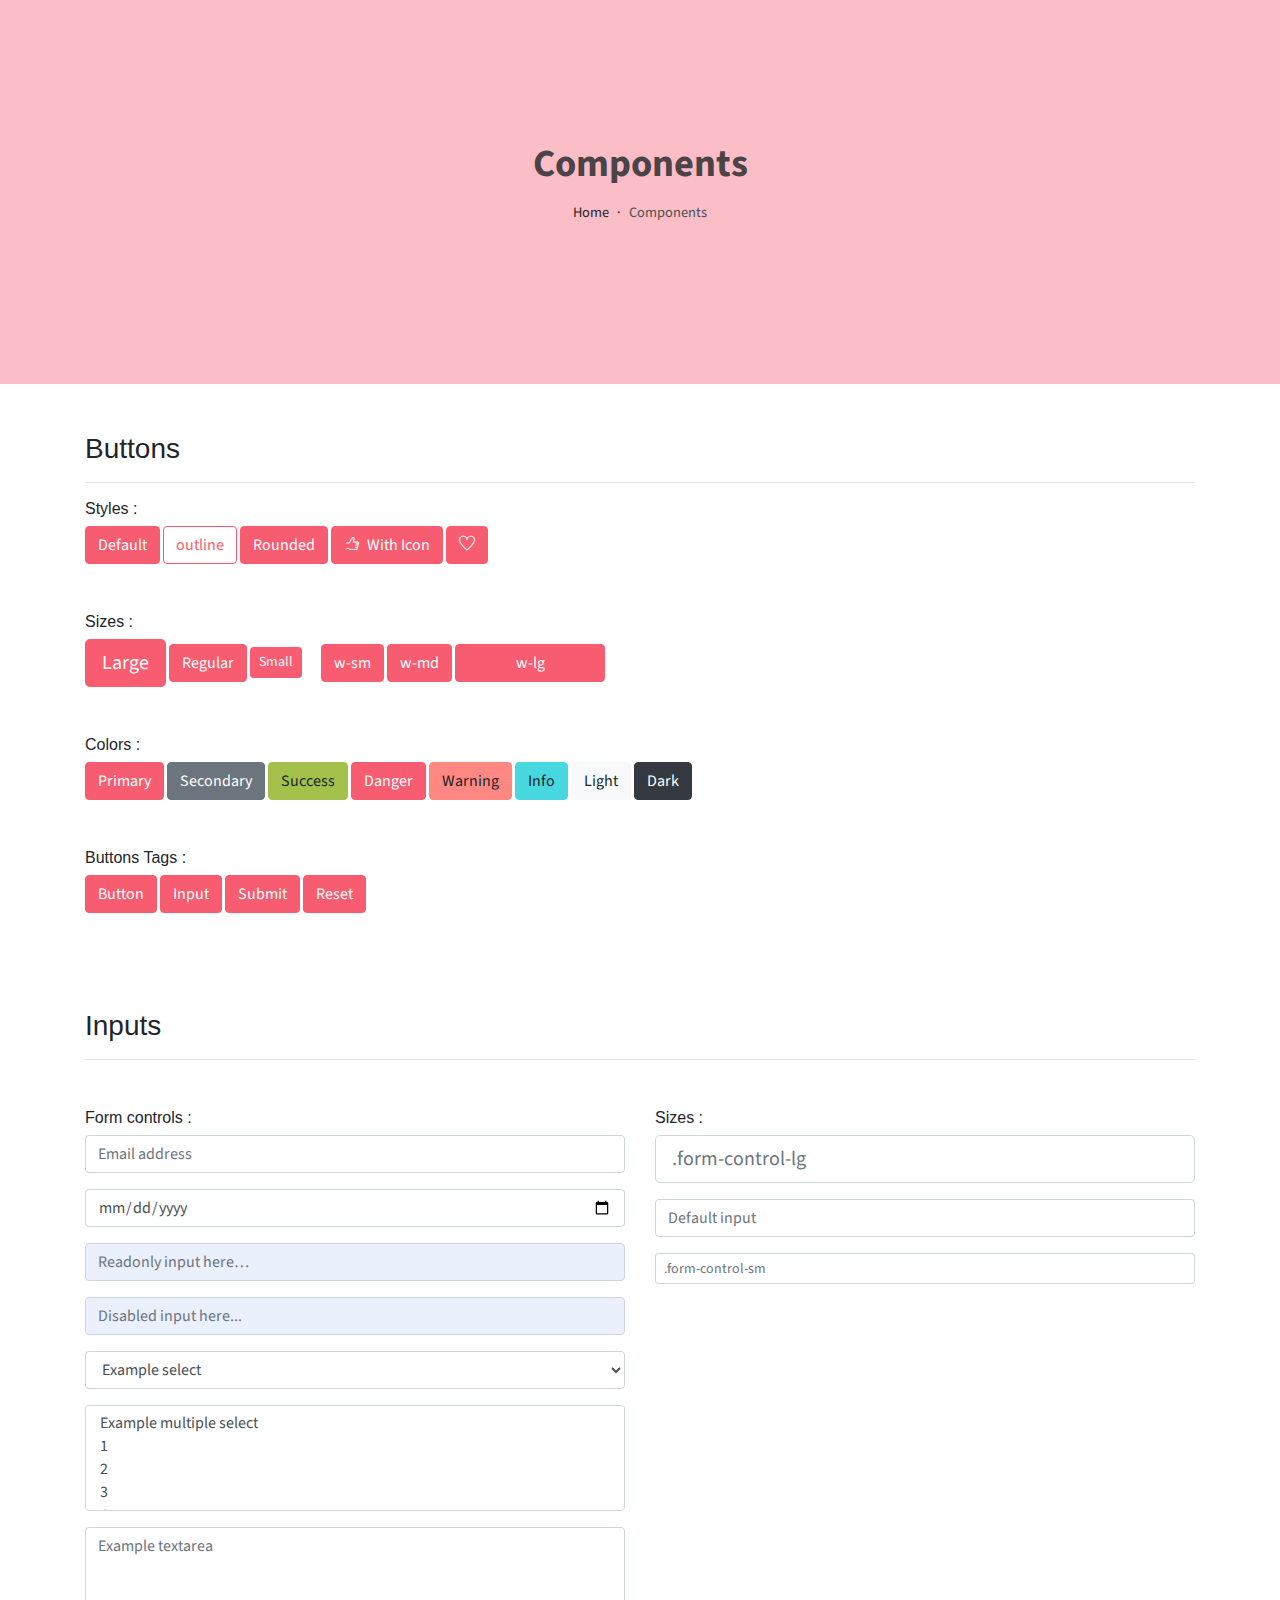
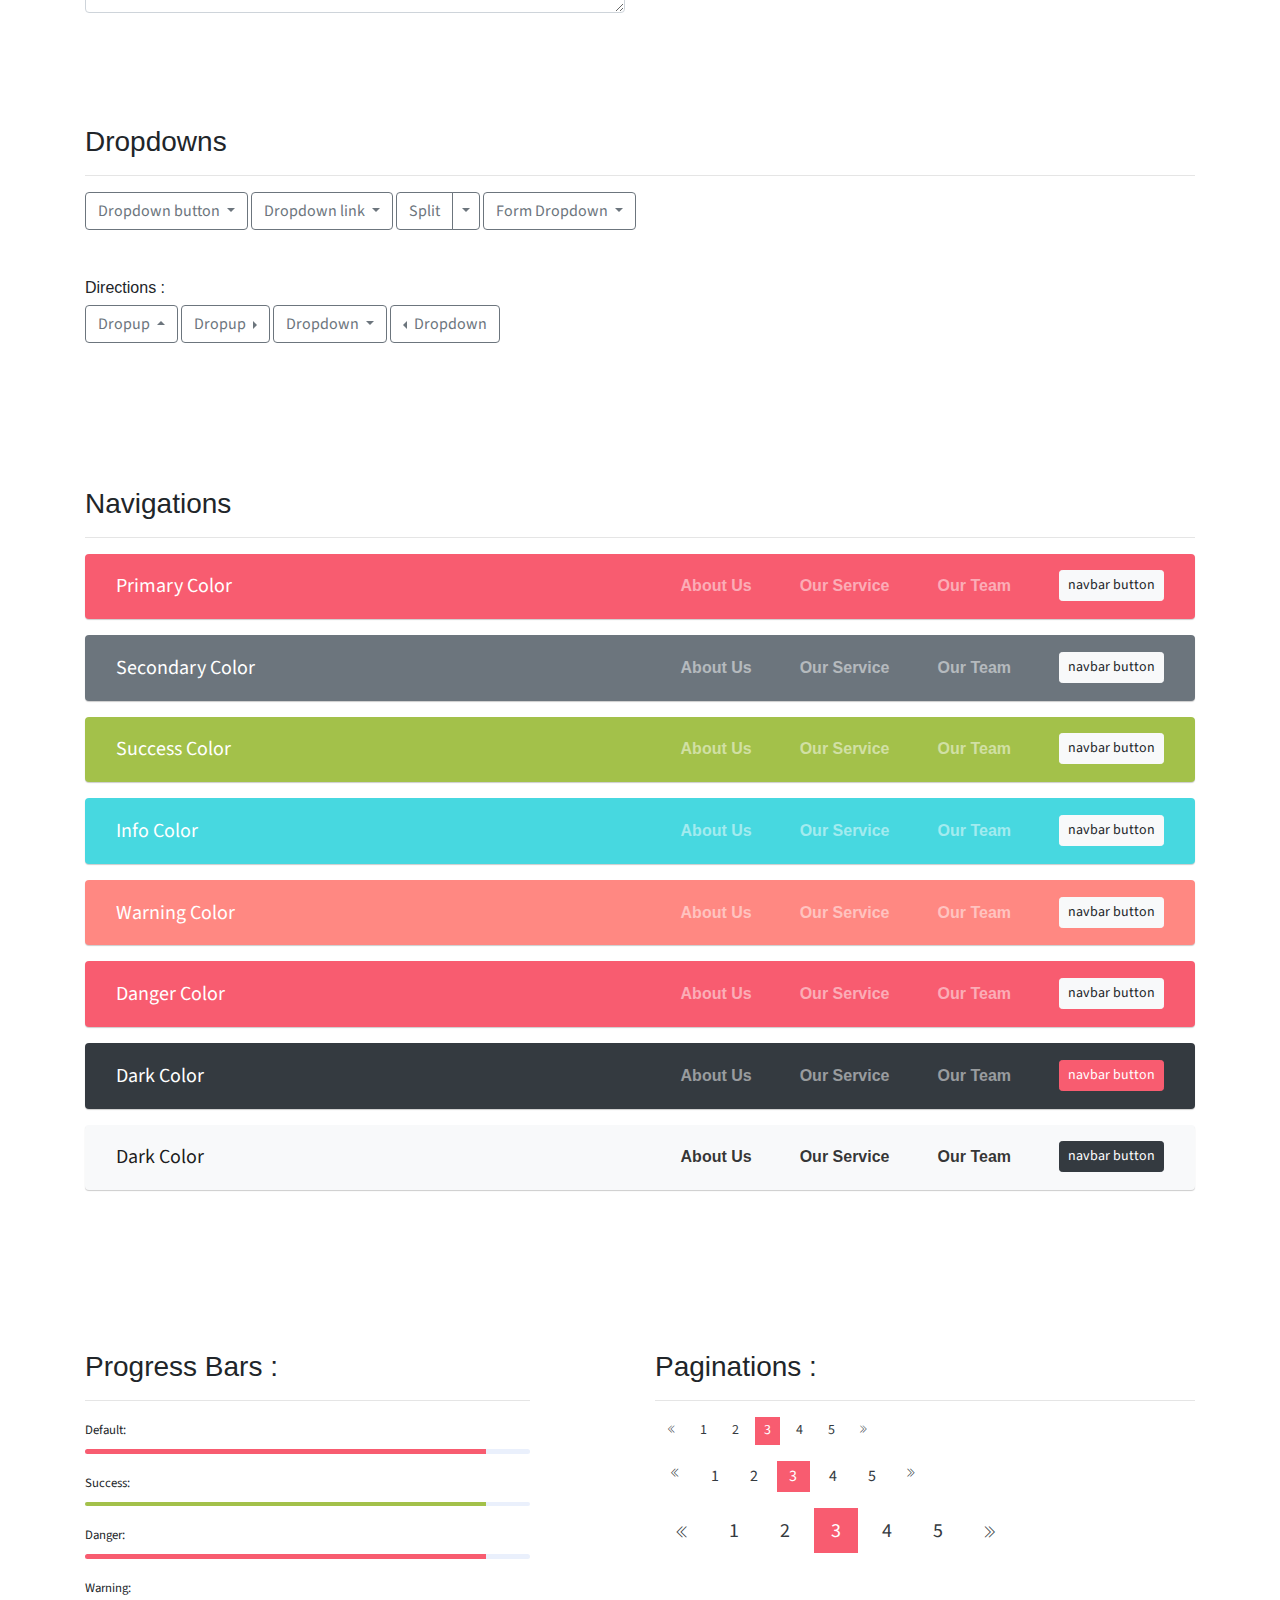
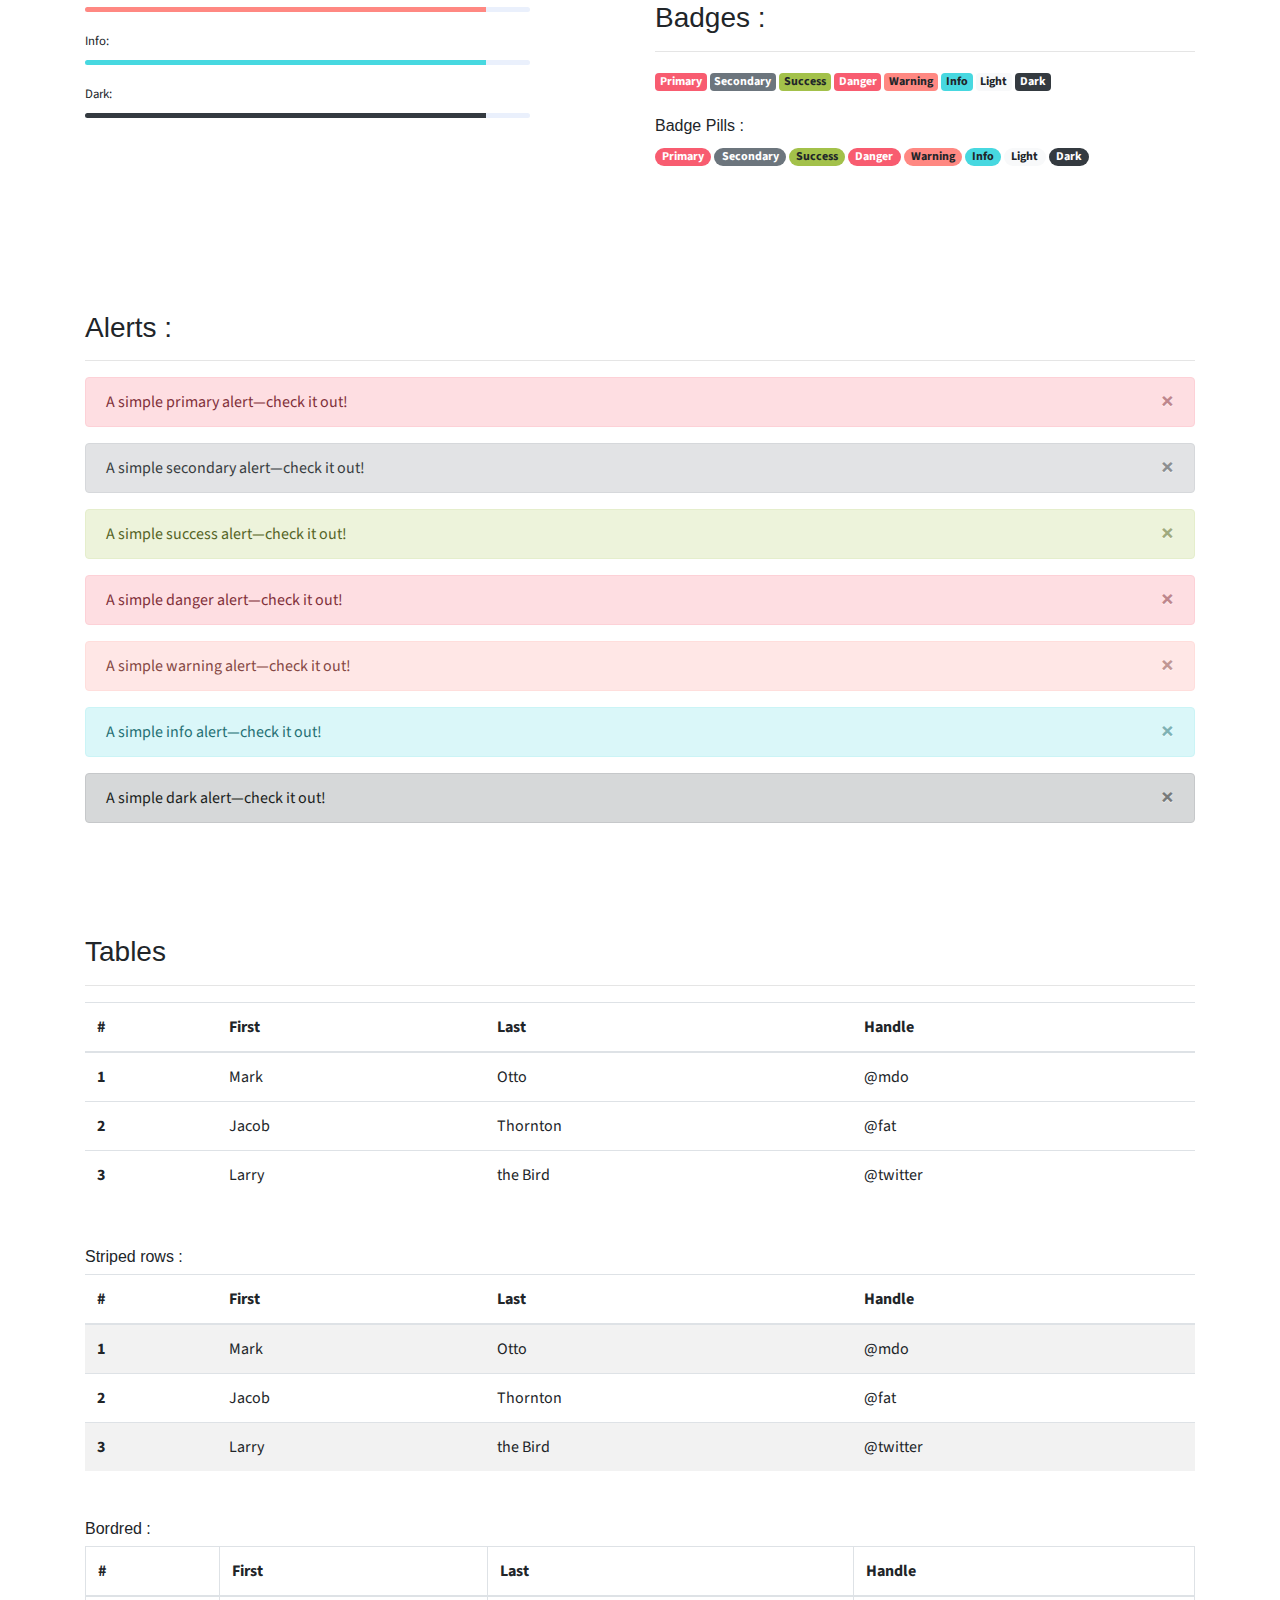
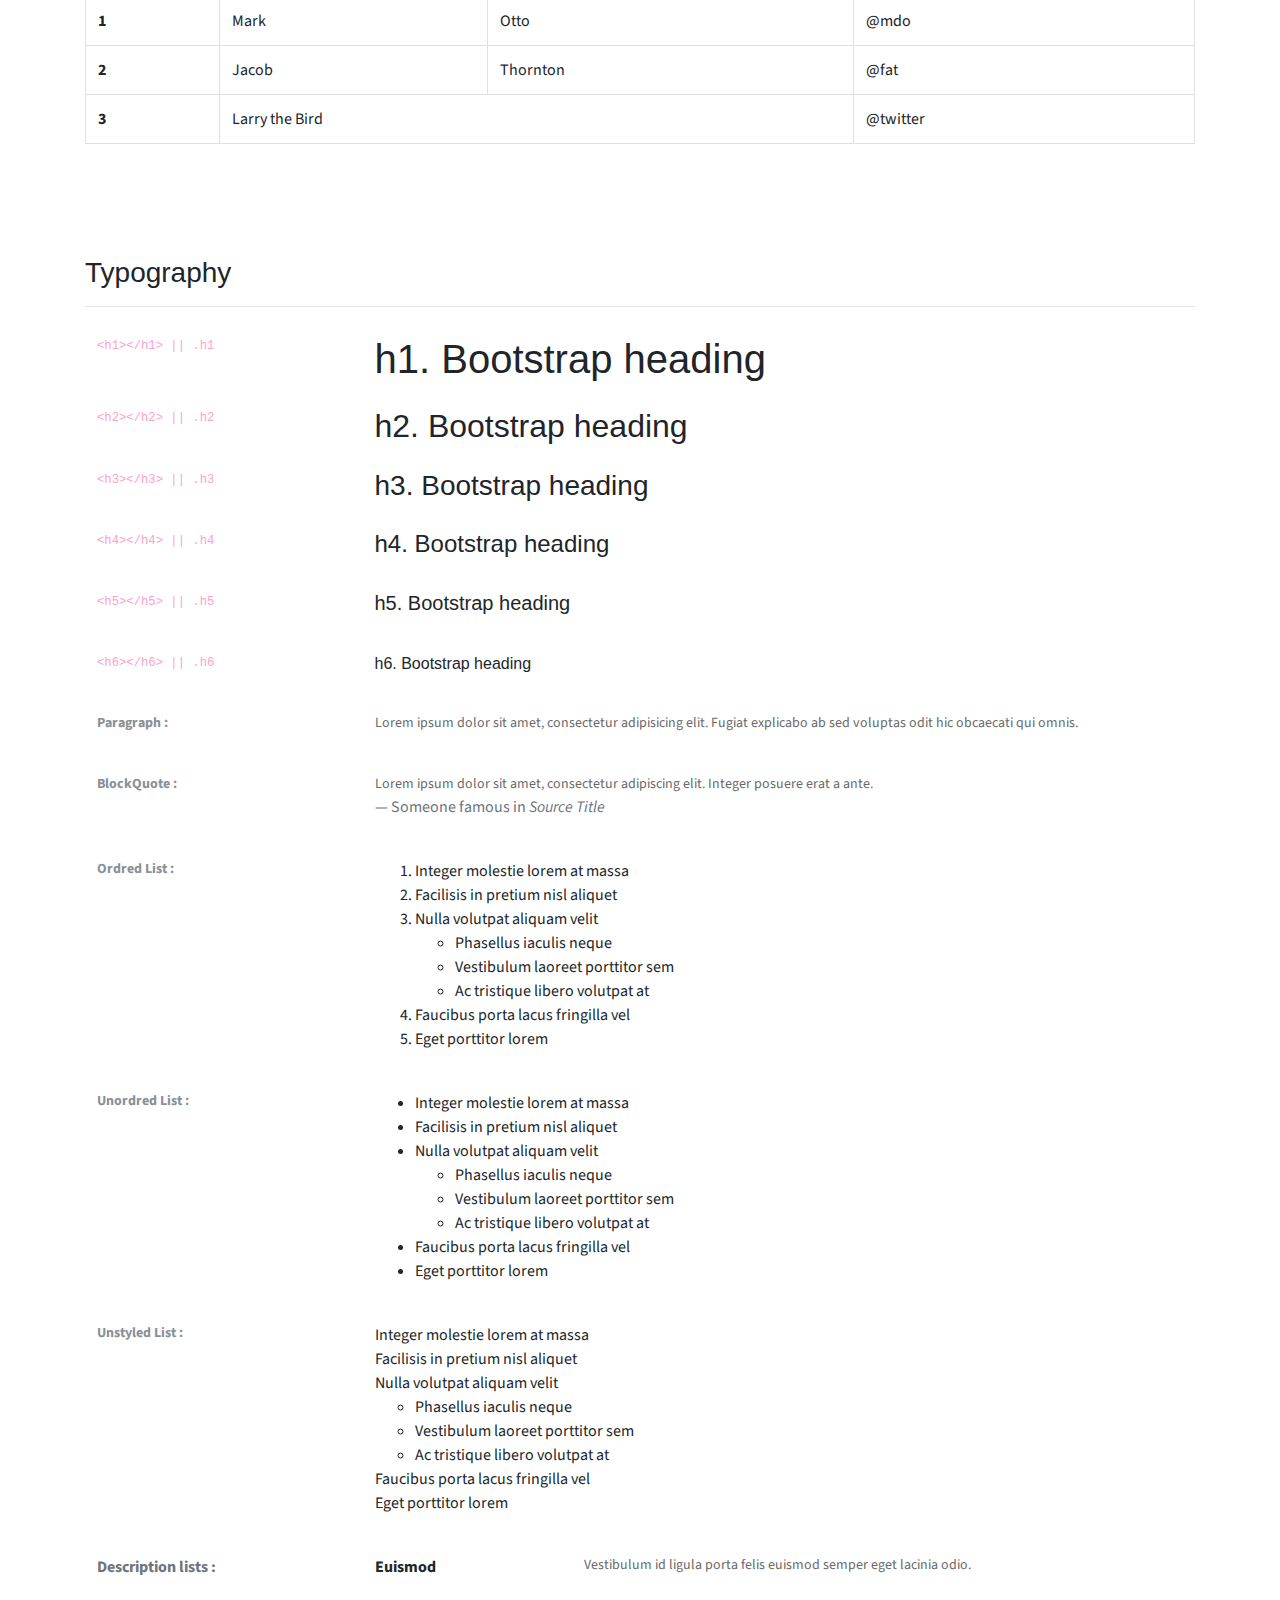
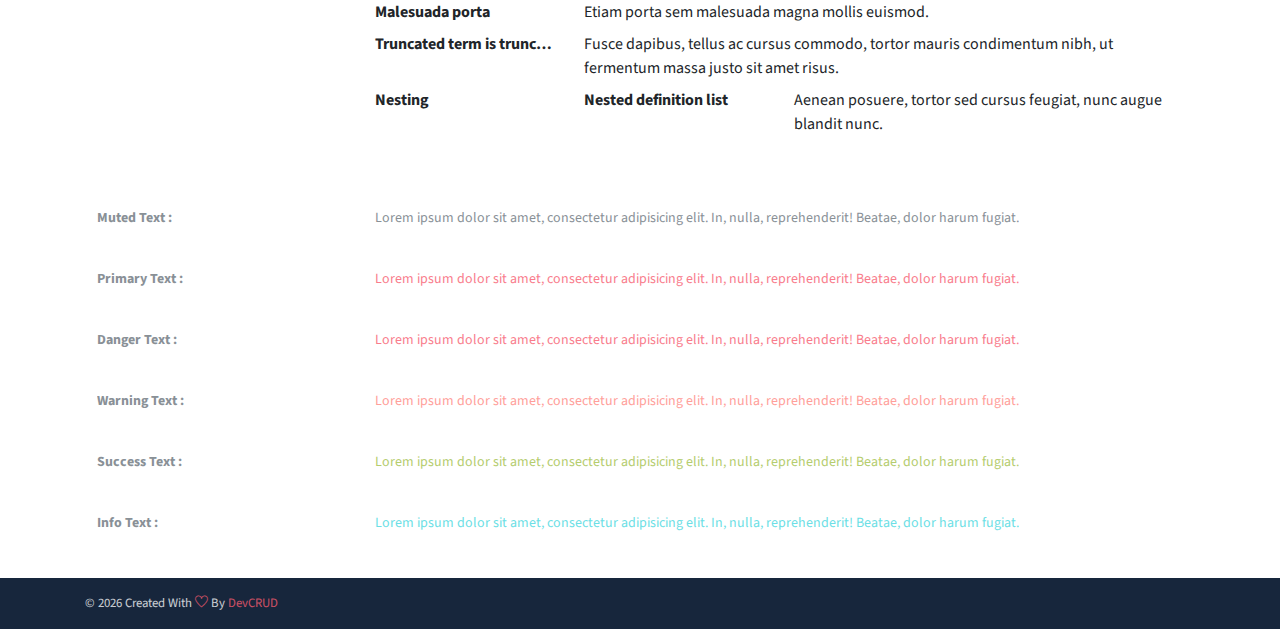
==== components.html @ f4850860 "add portfolio website" ====
<!DOCTYPE html>
<html lang="en">
<head>
   <meta charset="utf-8">
   <meta name="viewport" content="width=device-width, initial-scale=1, shrink-to-fit=no">
   <meta name="description" content="Start your development with JohnDoe landing page.">
   <meta name="author" content="Devcrud">
   <title>JohnDoe Landing page | Components</title>
   <link rel="icon" href="assets/imgs/favicon.png" type="image/png">
   <!-- font icons -->
   <link rel="stylesheet" href="assets/vendors/themify-icons/css/themify-icons.css">
   <!-- Bootstrap + Steller  -->
   <link rel="stylesheet" href="assets/css/johndoe.css">
</head>
<body>

   <!-- Page Header -->
   <header class="header header-mini"> 
      <div class="header-title">Components</div> 
      <nav aria-label="breadcrumb">
         <ol class="breadcrumb">
            <li class="breadcrumb-item"><a href="/">Home</a></li>
            <li class="breadcrumb-item active" aria-current="page">Components</li>
         </ol>
      </nav>
   </header> <!-- End Of Page Header -->

   <!-- main content -->
   <div class="container">

      <!-- Buttons -->
      <h3 class="mt-5">Buttons</h3>
      <hr>
      <h6 class="section-secondary-title">Styles :</h6>
      <button class="btn btn-primary">Default</button>
      <button class="btn btn-outline-primary">outline</button>
      <button class="btn btn-primary rounded">Rounded</button>
      <button class="btn btn-primary rounded"><i class="ti-thumb-up pr-1"></i> With Icon</button>
      <button class="btn btn-primary circle"><i class="ti-heart"></i></button>

      <h6 class="section-secondary-title mt-5">Sizes :</h6>
      <button class="btn btn-primary btn-lg">Large</button>
      <button class="btn btn-primary ">Regular</button>
      <button class="btn btn-primary btn-sm">Small</button>
      <button class="btn btn-primary w-sm ml-3">w-sm</button>
      <button class="btn btn-primary w-md">w-md</button>
      <button class="btn btn-primary w-lg">w-lg</button>

      <h6 class="section-secondary-title mt-5">Colors :</h6>          
      <button type="button" class="btn btn-primary">Primary</button>
      <button type="button" class="btn btn-secondary">Secondary</button>
      <button type="button" class="btn btn-success">Success</button>
      <button type="button" class="btn btn-danger">Danger</button>
      <button type="button" class="btn btn-warning">Warning</button>
      <button type="button" class="btn btn-info">Info</button>
      <button type="button" class="btn btn-light">Light</button>
      <button type="button" class="btn btn-dark">Dark</button>

      <h6 class="section-secondary-title mt-5">Buttons Tags :</h6>
      <button class="btn btn-primary" type="submit">Button</button>
      <input class="btn btn-primary" type="button" value="Input">
      <input class="btn btn-primary" type="submit" value="Submit">
      <input class="btn btn-primary" type="reset" value="Reset">
      
      <!-- devider -->
      <div class="py-5"></div>

      <!-- Inputs -->
      <h3>Inputs</h3>
      <hr>
      <div class="row mt-5">
         <div class="col-md-6">
            <h6 class="section-secondary-title">Form controls :</h6>        
            <div class="form-group">
               <input type="email" class="form-control" id="exampleFormControlInput1" placeholder="Email address">
            </div>
            <div class="form-group">
               <input type="date" class="form-control" id="exampleFormControlInput1" placeholder="Date">
            </div>
            <div class="form-group">
               <input class="form-control" type="text" placeholder="Readonly input here…" readonly>
            </div>
            <div class="form-group">
               <input class="form-control" id="disabledInput" type="text" placeholder="Disabled input here..." disabled>
            </div>
            <div class="form-group">
               <select class="form-control" id="exampleFormControlSelect1">
                  <option>Example select</option>
                  <option>1</option>
                  <option>2</option>
                  <option>3</option>
                  <option>4</option>
                  <option>5</option>
               </select>
            </div>
            <div class="form-group">
               <select multiple class="form-control" id="exampleFormControlSelect2">
                  <option>Example multiple select</option>
                  <option>1</option>
                  <option>2</option>
                  <option>3</option>
                  <option>4</option>
                  <option>5</option>
               </select>
            </div>
            <div class="form-group">
               <textarea class="form-control" id="exampleFormControlTextarea1" rows="3" placeholder="Example textarea"></textarea>
            </div>
         </div>
         <div class="col-md-6">
            <h6 class="section-secondary-title">Sizes :</h6>    
            <div class="form-group">
               <input class="form-control form-control-lg" type="text" placeholder=".form-control-lg">             
            </div>
            <div class="form-group">
               <input class="form-control" type="text" placeholder="Default input">
            </div>
            <div class="form-group">
               <input class="form-control form-control-sm" type="text" placeholder=".form-control-sm"> 
            </div>
         </div>
      </div> <!-- end of inputs -->   

      <!-- devider -->
      <div class="py-5"></div>             

      <!-- Dropdowns -->
      <h3 class="components-section-title font-weight-normal">Dropdowns</h3>
      <hr>
      <div class="dropdown d-inline-block">
         <button class="btn btn-outline-secondary dropdown-toggle" type="button" id="dropdownMenuButton" data-toggle="dropdown" aria-haspopup="true" aria-expanded="false">
         Dropdown button
         </button>
         <div class="dropdown-menu" aria-labelledby="dropdownMenuButton">
         <a class="dropdown-item" href="#">Action</a>
         <a class="dropdown-item" href="#">Another action</a>
         <a class="dropdown-item" href="#">Something else here</a>
         </div>
      </div>
      <div class="dropdown d-inline-block">
         <a class="btn btn-outline-secondary dropdown-toggle" href="#" role="button" id="dropdownMenuLink" data-toggle="dropdown" aria-haspopup="true" aria-expanded="false">
            Dropdown link
         </a>
         <div class="dropdown-menu" aria-labelledby="dropdownMenuLink">
            <a class="dropdown-item" href="#">Action</a>
            <a class="dropdown-item" href="#">Another action</a>
            <a class="dropdown-item" href="#">Something else here</a>
         </div>
      </div>
      <div class="btn-group">
         <button type="button" class="btn btn-outline-secondary">Split</button>
         <button type="button" class="btn btn-outline-secondary dropdown-toggle dropdown-toggle-split" data-toggle="dropdown" aria-haspopup="true" aria-expanded="false">
         <span class="sr-only">Toggle Dropdown</span>
         </button>
         <div class="dropdown-menu">
            <a class="dropdown-item" href="#">Action</a>
            <a class="dropdown-item" href="#">Another action</a>
            <a class="dropdown-item" href="#">Something else here</a>
            <div class="dropdown-divider"></div>
            <a class="dropdown-item" href="#">Separated link</a>
         </div>
      </div>
      <div class="btn-group">
         <button class="btn btn-outline-secondary dropdown-toggle" type="button" id="dropdownMenuButton" data-toggle="dropdown" aria-haspopup="true" aria-expanded="false">
            Form Dropdown
         </button>
         <div class="dropdown-menu form">
            <form class="px-4 py-3">
               <div class="form-group">
                  <input type="email" class="form-control" id="exampleDropdownFormEmail1" placeholder="email@example.com">
               </div>
               <div class="form-group">
                  <input type="password" class="form-control" id="exampleDropdownFormPassword1" placeholder="Password">
               </div>
               <div class="form-check mb-3">
                  <input type="checkbox" class="form-check-input" id="dropdownCheck">
                  <label class="form-check-label" for="dropdownCheck">
                     Remember me
                  </label>
               </div>
               <button type="submit" class="btn btn-primary btn-block">Sign in</button>
            </form>
            <div class="dropdown-divider"></div>
            <a class="dropdown-item" href="#"><small>New around here? Sign up</small></a>
            <a class="dropdown-item" href="#"><small>Forgot password?</small></a>
         </div>
      </div>       
      <h6 class="section-secondary-title mt-5">Directions :</h6>  
      <div class="btn-group dropup">
         <button type="button" class="btn btn-outline-secondary dropdown-toggle" data-toggle="dropdown" aria-haspopup="true" aria-expanded="false">
            Dropup
         </button>
         <div class="dropdown-menu">
            <a class="dropdown-item" href="#">Action</a>
            <a class="dropdown-item" href="#">Another action</a>
            <a class="dropdown-item" href="#">Something else here</a>
            <div class="dropdown-divider"></div>
            <a class="dropdown-item" href="#">Separated link</a>
         </div>
      </div>
      <div class="btn-group dropright">
         <button type="button" class="btn btn-outline-secondary dropdown-toggle" data-toggle="dropdown" aria-haspopup="true" aria-expanded="false">
            Dropup
         </button>
         <div class="dropdown-menu">
            <a class="dropdown-item" href="#">Action</a>
            <a class="dropdown-item" href="#">Another action</a>
            <a class="dropdown-item" href="#">Something else here</a>
            <div class="dropdown-divider"></div>
            <a class="dropdown-item" href="#">Separated link</a>
         </div>
      </div>
      <div class="btn-group">
         <button type="button" class="btn btn-outline-secondary dropdown-toggle" data-toggle="dropdown" aria-haspopup="true" aria-expanded="false">
            Dropdown
         </button>
         <div class="dropdown-menu">
            <a class="dropdown-item" href="#">Action</a>
            <a class="dropdown-item" href="#">Another action</a>
            <a class="dropdown-item" href="#">Something else here</a>
            <div class="dropdown-divider"></div>
            <a class="dropdown-item" href="#">Separated link</a>
         </div>
      </div>
      <div class="btn-group dropleft">
         <button type="button" class="btn btn-outline-secondary dropdown-toggle" data-toggle="dropdown" aria-haspopup="true" aria-expanded="false">
            Dropdown
         </button>
         <div class="dropdown-menu">
            <a class="dropdown-item" href="#">Action</a>
            <a class="dropdown-item" href="#">Another action</a>
            <a class="dropdown-item" href="#">Something else here</a>
            <div class="dropdown-divider"></div>
            <a class="dropdown-item" href="#">Separated link</a>
         </div>
      </div> <!-- end of Dropdowns -->  

      <!-- devider -->
      <div class="py-5"></div>   

      <!-- navbars -->
      <h3 class="components-section-title font-weight-normal mt-5">Navigations</h3>
      <hr>
      <nav class="navbar navbar-expand-sm navbar-dark bg-primary rounded shadow mb-3">
         <div class="container">
            <a class="navbar-brand" href="#">Primary Color</a>
            <button class="navbar-toggler ml-auto" type="button" data-toggle="collapse" data-target="#navbarSupportedContent" aria-controls="navbarSupportedContent" aria-expanded="false" aria-label="Toggle navigation">
            <span class="navbar-toggler-icon"></span>
            </button>
            <div class="collapse navbar-collapse" id="navbarSupportedContent">
               <ul class="navbar-nav ml-auto"> 
                  <li class="nav-item">
                     <a class="nav-link" href="#about">About Us</a>
                  </li>
                  <li class="nav-item">
                     <a class="nav-link" href="#service">Our Service</a>
                  </li>
                  <li class="nav-item">
                     <a class="nav-link" href="#team">Our Team</a>
                  </li>
                  <li class="nav-item">
                     <a href="#book-table" class="ml-4 mt-1 btn btn-light btn-sm">navbar button</a>
                  </li>
               </ul>                       
            </div>
         </div>
      </nav>
      <nav class="navbar navbar-expand-sm navbar-dark bg-secondary rounded shadow mb-3">
         <div class="container">
            <a class="navbar-brand" href="#">Secondary Color</a>
            <button class="navbar-toggler ml-auto" type="button" data-toggle="collapse" data-target="#navbarSupportedContent" aria-controls="navbarSupportedContent" aria-expanded="false" aria-label="Toggle navigation">
            <span class="navbar-toggler-icon"></span>
            </button>
            <div class="collapse navbar-collapse" id="navbarSupportedContent">
               <ul class="navbar-nav ml-auto"> 
                  <li class="nav-item">
                     <a class="nav-link" href="#about">About Us</a>
                  </li>
                  <li class="nav-item">
                     <a class="nav-link" href="#service">Our Service</a>
                  </li>
                  <li class="nav-item">
                     <a class="nav-link" href="#team">Our Team</a>
                  </li>
                  <li class="nav-item">
                     <a href="#book-table" class="ml-4 mt-1 btn btn-light btn-sm">navbar button</a>
                  </li>
               </ul>                       
            </div>
         </div>
      </nav>
      <nav class="navbar navbar-expand-sm navbar-dark bg-success rounded shadow mb-3">
         <div class="container">
            <a class="navbar-brand" href="#">Success Color</a>
            <button class="navbar-toggler ml-auto" type="button" data-toggle="collapse" data-target="#navbarSupportedContent" aria-controls="navbarSupportedContent" aria-expanded="false" aria-label="Toggle navigation">
            <span class="navbar-toggler-icon"></span>
            </button>
            <div class="collapse navbar-collapse" id="navbarSupportedContent">
               <ul class="navbar-nav ml-auto"> 
                  <li class="nav-item">
                     <a class="nav-link" href="#about">About Us</a>
                  </li>
                  <li class="nav-item">
                     <a class="nav-link" href="#service">Our Service</a>
                  </li>
                  <li class="nav-item">
                     <a class="nav-link" href="#team">Our Team</a>
                  </li>
                  <li class="nav-item">
                     <a href="#book-table" class="ml-4 mt-1 btn btn-light btn-sm">navbar button</a>
                  </li>
               </ul>                       
            </div>
         </div>
      </nav>
      <nav class="navbar navbar-expand-sm navbar-dark bg-info rounded shadow mb-3">
         <div class="container">
            <a class="navbar-brand" href="#">Info Color</a>
            <button class="navbar-toggler ml-auto" type="button" data-toggle="collapse" data-target="#navbarSupportedContent" aria-controls="navbarSupportedContent" aria-expanded="false" aria-label="Toggle navigation">
            <span class="navbar-toggler-icon"></span>
            </button>
            <div class="collapse navbar-collapse" id="navbarSupportedContent">
               <ul class="navbar-nav ml-auto"> 
                  <li class="nav-item">
                     <a class="nav-link" href="#about">About Us</a>
                  </li>
                  <li class="nav-item">
                     <a class="nav-link" href="#service">Our Service</a>
                  </li>
                  <li class="nav-item">
                     <a class="nav-link" href="#team">Our Team</a>
                  </li>
                  <li class="nav-item">
                     <a href="#book-table" class="ml-4 mt-1 btn btn-light btn-sm">navbar button</a>
                  </li>
               </ul>                       
            </div>
         </div>
      </nav>
      <nav class="navbar navbar-expand-sm navbar-dark bg-warning rounded shadow mb-3">
         <div class="container">
            <a class="navbar-brand" href="#">Warning Color</a>
            <button class="navbar-toggler ml-auto" type="button" data-toggle="collapse" data-target="#navbarSupportedContent" aria-controls="navbarSupportedContent" aria-expanded="false" aria-label="Toggle navigation">
            <span class="navbar-toggler-icon"></span>
            </button>
            <div class="collapse navbar-collapse" id="navbarSupportedContent">
               <ul class="navbar-nav ml-auto"> 
                  <li class="nav-item">
                     <a class="nav-link" href="#about">About Us</a>
                  </li>
                  <li class="nav-item">
                     <a class="nav-link" href="#service">Our Service</a>
                  </li>
                  <li class="nav-item">
                     <a class="nav-link" href="#team">Our Team</a>
                  </li>
                  <li class="nav-item">
                     <a href="#book-table" class="ml-4 mt-1 btn btn-light btn-sm">navbar button</a>
                  </li>
               </ul>                       
            </div>
         </div>
      </nav>
      <nav class="navbar navbar-expand-sm navbar-dark bg-danger rounded shadow mb-3">
         <div class="container">
            <a class="navbar-brand" href="#">Danger Color</a>
            <button class="navbar-toggler ml-auto" type="button" data-toggle="collapse" data-target="#navbarSupportedContent" aria-controls="navbarSupportedContent" aria-expanded="false" aria-label="Toggle navigation">
            <span class="navbar-toggler-icon"></span>
            </button>
            <div class="collapse navbar-collapse" id="navbarSupportedContent">
               <ul class="navbar-nav ml-auto"> 
                  <li class="nav-item">
                     <a class="nav-link" href="#about">About Us</a>
                  </li>
                  <li class="nav-item">
                     <a class="nav-link" href="#service">Our Service</a>
                  </li>
                  <li class="nav-item">
                     <a class="nav-link" href="#team">Our Team</a>
                  </li>
                  <li class="nav-item">
                     <a href="#book-table" class="ml-4 mt-1 btn btn-light btn-sm">navbar button</a>
                  </li>
               </ul>                       
            </div>
         </div>
      </nav>
      <nav class="navbar navbar-expand-sm navbar-dark bg-dark rounded shadow mb-3">
         <div class="container">
            <a class="navbar-brand" href="#">Dark Color</a>
            <button class="navbar-toggler ml-auto" type="button" data-toggle="collapse" data-target="#navbarSupportedContent" aria-controls="navbarSupportedContent" aria-expanded="false" aria-label="Toggle navigation">
            <span class="navbar-toggler-icon"></span>
            </button>
            <div class="collapse navbar-collapse" id="navbarSupportedContent">
               <ul class="navbar-nav ml-auto"> 
                  <li class="nav-item">
                     <a class="nav-link" href="#about">About Us</a>
                  </li>
                  <li class="nav-item">
                     <a class="nav-link" href="#service">Our Service</a>
                  </li>
                  <li class="nav-item">
                     <a class="nav-link" href="#team">Our Team</a>
                  </li>
                  <li class="nav-item">
                     <a href="#book-table" class="ml-4 mt-1 btn btn-primary btn-sm">navbar button</a>
                  </li>
               </ul>                       
            </div>
         </div>
      </nav>
      <nav class="navbar navbar-expand-sm navbar-light bg-light rounded shadow mb-3">
         <div class="container">
            <a class="navbar-brand" href="#">Dark Color</a>
            <button class="navbar-toggler ml-auto" type="button" data-toggle="collapse" data-target="#navbarSupportedContent" aria-controls="navbarSupportedContent" aria-expanded="false" aria-label="Toggle navigation">
            <span class="navbar-toggler-icon"></span>
            </button>
            <div class="collapse navbar-collapse" id="navbarSupportedContent">
               <ul class="navbar-nav ml-auto"> 
                  <li class="nav-item">
                     <a class="nav-link" href="#about">About Us</a>
                  </li>
                  <li class="nav-item">
                     <a class="nav-link" href="#service">Our Service</a>
                  </li>
                  <li class="nav-item">
                     <a class="nav-link" href="#team">Our Team</a>
                  </li>
                  <li class="nav-item">
                     <a href="#book-table" class="ml-4 mt-1 btn btn-dark btn-sm">navbar button</a>
                  </li>
               </ul>                       
            </div>
         </div>
      </nav>
      <!-- End of navbars -->

      <!-- devider -->
      <div class="py-5"></div>   
      
      <!-- progress bars -->
      <div class="row justify-content-between">
         <div class="col-md-5">
            <h3 class="components-section-title font-weight-normal mt-5">Progress Bars :</h3>
            <hr>
            <small>Default: </small>
            <div class="progress mt-2 mb-3">
               <div class="progress-bar" role="progressbar" style="width: 90%" aria-valuenow="25" aria-valuemin="0" aria-valuemax="100"></div>
            </div>
            <small>Success:</small>
            <div class="progress mt-2 mb-3">
               <div class="progress-bar bg-success" role="progressbar" style="width: 90%" aria-valuenow="25" aria-valuemin="0" aria-valuemax="100"></div>
            </div>
            <small>Danger:</small>
            <div class="progress mt-2 mb-3">
               <div class="progress-bar bg-danger" role="progressbar" style="width: 90%" aria-valuenow="25" aria-valuemin="0" aria-valuemax="100"></div>
            </div>
            <small>Warning:</small>
            <div class="progress mt-2 mb-3">
               <div class="progress-bar bg-warning" role="progressbar" style="width: 90%" aria-valuenow="25" aria-valuemin="0" aria-valuemax="100"></div>
            </div>
            <small>Info:</small>
            <div class="progress mt-2 mb-3">
               <div class="progress-bar bg-info" role="progressbar" style="width: 90%" aria-valuenow="25" aria-valuemin="0" aria-valuemax="100"></div>
            </div>
            <small>Dark:</small>
            <div class="progress mt-2 mb-3">
               <div class="progress-bar bg-dark" role="progressbar" style="width: 90%" aria-valuenow="25" aria-valuemin="0" aria-valuemax="100"></div>
            </div>
         </div>
         <div class="col-md-6">
            <h3 class="components-section-title font-weight-normal mt-5">Paginations :</h3>
            <hr>
            <nav aria-label="Page navigation example">
               <ul class="pagination pagination-sm">
                  <li class="page-item"><a class="page-link" href="#"><i class="ti-angle-double-left"></i></a></li>
                  <li class="page-item"><a class="page-link" href="#">1</a></li>
                  <li class="page-item"><a class="page-link" href="#">2</a></li>
                  <li class="page-item active"><a class="page-link" href="#">3</a></li>
                  <li class="page-item"><a class="page-link" href="#">4</a></li>
                  <li class="page-item"><a class="page-link" href="#">5</a></li>
                  <li class="page-item"><a class="page-link" href="#"><i class="ti-angle-double-right"></i></a></li>
               </ul>
            </nav>
            <nav aria-label="Page navigation example">
               <ul class="pagination">
               <li class="page-item"><a class="page-link" href="#"><i class="ti-angle-double-left"></i></a></li>
                  <li class="page-item"><a class="page-link" href="#">1</a></li>
                  <li class="page-item"><a class="page-link" href="#">2</a></li>
                  <li class="page-item active"><a class="page-link" href="#">3</a></li>
                  <li class="page-item"><a class="page-link" href="#">4</a></li>
                  <li class="page-item"><a class="page-link" href="#">5</a></li>
                  <li class="page-item"><a class="page-link" href="#"><i class="ti-angle-double-right"></i></a></li>
               </ul>
            </nav>
            <nav aria-label="Page navigation example">
               <ul class="pagination pagination-lg">
                  <li class="page-item"><a class="page-link" href="#"><i class="ti-angle-double-left"></i></a></li>
                  <li class="page-item"><a class="page-link" href="#">1</a></li>
                  <li class="page-item"><a class="page-link" href="#">2</a></li>
                  <li class="page-item active"><a class="page-link" href="#">3</a></li>
                  <li class="page-item"><a class="page-link" href="#">4</a></li>
                  <li class="page-item"><a class="page-link" href="#">5</a></li>
                  <li class="page-item"><a class="page-link" href="#"><i class="ti-angle-double-right"></i></a></li>
               </ul>
            </nav>

            <!-- Badges -->
            <h3 class="components-section-title font-weight-normal mt-5">Badges :</h3>
            <hr>
            <span class="badge badge-primary">Primary</span>
            <span class="badge badge-secondary">Secondary</span>
            <span class="badge badge-success">Success</span>
            <span class="badge badge-danger">Danger</span>
            <span class="badge badge-warning">Warning</span>
            <span class="badge badge-info">Info</span>
            <span class="badge badge-light">Light</span>
            <span class="badge badge-dark">Dark</span>
            <h6 class="section-secondary-title mt-4 mb-2">Badge Pills :</h6>
            <span class="badge badge-pill badge-primary">Primary</span>
            <span class="badge badge-pill badge-secondary">Secondary</span>
            <span class="badge badge-pill badge-success">Success</span>
            <span class="badge badge-pill badge-danger">Danger</span>
            <span class="badge badge-pill badge-warning">Warning</span>
            <span class="badge badge-pill badge-info">Info</span>
            <span class="badge badge-pill badge-light">Light</span>
            <span class="badge badge-pill badge-dark">Dark</span>
         </div>
      </div> <!-- End of Progress bars -->

      <!-- devider -->
      <div class="py-5"></div>  

      <!-- Alerts -->
      <h3 class="components-section-title font-weight-normal mt-5">Alerts :</h3>
      <hr>
      <div class="alert alert-primary alert-dismissible fade show" role="alert">
         A simple primary alert—check it out!
         <button type="button" class="close" data-dismiss="alert" aria-label="Close">
            <span aria-hidden="true">&times;</span>
         </button>
      </div>
      <div class="alert alert-secondary alert-dismissible fade show" role="alert">
         A simple secondary alert—check it out!
         <button type="button" class="close" data-dismiss="alert" aria-label="Close">
            <span aria-hidden="true">&times;</span>
         </button>
      </div>
      <div class="alert alert-success alert-dismissible fade show" role="alert">
         A simple success alert—check it out!
         <button type="button" class="close" data-dismiss="alert" aria-label="Close">
            <span aria-hidden="true">&times;</span>
         </button>
      </div>
      <div class="alert alert-danger alert-dismissible fade show" role="alert">
         A simple danger alert—check it out!
         <button type="button" class="close" data-dismiss="alert" aria-label="Close">
            <span aria-hidden="true">&times;</span>
         </button>
      </div>
      <div class="alert alert-warning alert-dismissible fade show" role="alert">
         A simple warning alert—check it out!
         <button type="button" class="close" data-dismiss="alert" aria-label="Close">
            <span aria-hidden="true">&times;</span>
         </button>
      </div>
      <div class="alert alert-info alert-dismissible fade show" role="alert">
         A simple info alert—check it out!
         <button type="button" class="close" data-dismiss="alert" aria-label="Close">
            <span aria-hidden="true">&times;</span>
         </button>
      </div>
      <div class="alert alert-dark alert-dismissible fade show" role="alert">
         A simple dark alert—check it out!
         <button type="button" class="close" data-dismiss="alert" aria-label="Close">
            <span aria-hidden="true">&times;</span>
         </button>
      </div>
      <!-- end of alerts -->

      <!-- devider -->
      <div class="py-5"></div> 
   
      <!-- tables -->
      <h3 class="components-section-title">Tables</h3>
      <hr>
      <table class="table">
         <thead>
            <tr>
               <th scope="col">#</th>
               <th scope="col">First</th>
               <th scope="col">Last</th>
               <th scope="col">Handle</th>
            </tr>
         </thead>
         <tbody>
            <tr>
               <th scope="row">1</th>
               <td>Mark</td>
               <td>Otto</td>
               <td>@mdo</td>
            </tr>
            <tr>
               <th scope="row">2</th>
               <td>Jacob</td>
               <td>Thornton</td>
               <td>@fat</td>
            </tr>
            <tr>
               <th scope="row">3</th>
               <td>Larry</td>
               <td>the Bird</td>
               <td>@twitter</td>
            </tr>
         </tbody>
      </table>

      <h6 class="section-secondary-title mt-5">Striped rows :</h6>
      <table class="table table-striped">
         <thead>
            <tr>
               <th scope="col">#</th>
               <th scope="col">First</th>
               <th scope="col">Last</th>
               <th scope="col">Handle</th>
            </tr>
         </thead>
         <tbody>
            <tr>
               <th scope="row">1</th>
               <td>Mark</td>
               <td>Otto</td>
               <td>@mdo</td>
            </tr>
            <tr>
               <th scope="row">2</th>
               <td>Jacob</td>
               <td>Thornton</td>
               <td>@fat</td>
            </tr>
            <tr>
               <th scope="row">3</th>
               <td>Larry</td>
               <td>the Bird</td>
               <td>@twitter</td>
            </tr>
         </tbody>
      </table>

      <h6 class="section-secondary-title mt-5">Bordred :</h6>
      <table class="table table-bordered">
         <thead>
            <tr>
               <th scope="col">#</th>
               <th scope="col">First</th>
               <th scope="col">Last</th>
               <th scope="col">Handle</th>
            </tr>
         </thead>
         <tbody>
            <tr>
               <th scope="row">1</th>
               <td>Mark</td>
               <td>Otto</td>
               <td>@mdo</td>
            </tr>
            <tr>
               <th scope="row">2</th>
               <td>Jacob</td>
               <td>Thornton</td>
               <td>@fat</td>
            </tr>
            <tr>
               <th scope="row">3</th>
               <td colspan="2">Larry the Bird</td>
               <td>@twitter</td>
            </tr>
         </tbody>
      </table>
      <!-- end of tables -->

      <!-- devider -->
      <div class="py-5"></div> 

      <!-- typography -->
      <h3 class="components-section-title">Typography</h3>
      <hr>
     
      <table class="table table-borderless v-align-center">
         <tbody>
            <tr>
               <td>
                  <p><code class="highlighter-rouge">&lt;h1&gt;&lt;/h1&gt; || .h1</code></p>
               </td>
               <td class="w-75"><span class="h1">h1. Bootstrap heading</span></td>
            </tr>
            <tr>
               <td>
                  <p><code class="highlighter-rouge">&lt;h2&gt;&lt;/h2&gt; || .h2</code></p>
               </td>
               <td><span class="h2">h2. Bootstrap heading</span></td>
            </tr>
            <tr>
               <td>
                  <p><code class="highlighter-rouge">&lt;h3&gt;&lt;/h3&gt; || .h3</code></p>
               </td>
               <td><span class="h3">h3. Bootstrap heading</span></td>
            </tr>
            <tr>
               <td>
                  <p><code class="highlighter-rouge">&lt;h4&gt;&lt;/h4&gt; || .h4</code></p>
               </td>
               <td><span class="h4">h4. Bootstrap heading</span></td>
            </tr>
            <tr>
               <td>
                  <p><code class="highlighter-rouge">&lt;h5&gt;&lt;/h5&gt; || .h5</code></p>
               </td>
               <td><span class="h5">h5. Bootstrap heading</span></td>
            </tr>
            <tr>
               <td>
                  <p><code class="highlighter-rouge">&lt;h6&gt;&lt;/h6&gt; || .h6</code></p>
               </td>
               <td><span class="h6">h6. Bootstrap heading</span></td>
            </tr>
            <tr>
               <td>
                  <p class="font-weight-bold text-muted">Paragraph :</p>
               </td>
               <td><p>Lorem ipsum dolor sit amet, consectetur adipisicing elit. Fugiat explicabo ab sed voluptas odit hic obcaecati qui omnis.</p></td>
            </tr>
            <tr>
               <td>
                  <p class="font-weight-bold text-muted">BlockQuote :</p>
               </td>
               <td>
                  <blockquote class="blockquote">
                     <p class="mb-0">Lorem ipsum dolor sit amet, consectetur adipiscing elit. Integer posuere erat a ante.</p>
                     <footer class="blockquote-footer">Someone famous in <cite title="Source Title">Source Title</cite></footer>
                  </blockquote>
               </td>
            </tr>

            
            <tr>
               <td><p class="font-weight-bold text-muted">Ordred List :</p></td>
               <td>
                  <ol>
                     <li>Integer molestie lorem at massa</li>
                     <li>Facilisis in pretium nisl aliquet</li>
                     <li>Nulla volutpat aliquam velit
                        <ul>
                           <li>Phasellus iaculis neque</li>
                           <li>Vestibulum laoreet porttitor sem</li>
                           <li>Ac tristique libero volutpat at</li>
                        </ul>
                     </li>
                     <li>Faucibus porta lacus fringilla vel</li>
                     <li>Eget porttitor lorem</li>
                  </ol>
               </td>
            </tr>
            <tr>
               <td><p class="font-weight-bold text-muted">Unordred List :</p></td>
               <td>
                  <ul >
                     <li>Integer molestie lorem at massa</li>
                     <li>Facilisis in pretium nisl aliquet</li>
                     <li>Nulla volutpat aliquam velit
                        <ul>
                           <li>Phasellus iaculis neque</li>
                           <li>Vestibulum laoreet porttitor sem</li>
                           <li>Ac tristique libero volutpat at</li>
                        </ul>
                     </li>
                     <li>Faucibus porta lacus fringilla vel</li>
                     <li>Eget porttitor lorem</li>
                  </ul>
               </td>
            </tr>
            <tr>
               <td><p class="font-weight-bold text-muted">Unstyled List :</p></td>
               <td>
                  <ul class="list-unstyled">
                     <li>Integer molestie lorem at massa</li>
                     <li>Facilisis in pretium nisl aliquet</li>
                     <li>Nulla volutpat aliquam velit
                        <ul>
                           <li>Phasellus iaculis neque</li>
                           <li>Vestibulum laoreet porttitor sem</li>
                           <li>Ac tristique libero volutpat at</li>
                        </ul>
                     </li>
                     <li>Faucibus porta lacus fringilla vel</li>
                     <li>Eget porttitor lorem</li>
                  </ul>
               </td>
            </tr>
            <tr>
               <td class="font-weight-bold text-muted">Description lists : </td>
               <td>
                  <dl class="row">
                     <dt class="col-sm-3">Euismod</dt>
                     <dd class="col-sm-9">
                        <p>Vestibulum id ligula porta felis euismod semper eget lacinia odio.</p>
                     </dd>

                     <dt class="col-sm-3">Malesuada porta</dt>
                     <dd class="col-sm-9">Etiam porta sem malesuada magna mollis euismod.</dd>

                     <dt class="col-sm-3 text-truncate">Truncated term is truncated</dt>
                     <dd class="col-sm-9">Fusce dapibus, tellus ac cursus commodo, tortor mauris condimentum nibh, ut fermentum massa justo sit amet risus.</dd>

                     <dt class="col-sm-3">Nesting</dt>
                     <dd class="col-sm-9">
                        <dl class="row">
                           <dt class="col-sm-4">Nested definition list</dt>
                           <dd class="col-sm-8">Aenean posuere, tortor sed cursus feugiat, nunc augue blandit nunc.</dd>
                        </dl>
                     </dd>
                  </dl>
               </td>
            </tr>
            <tr>
               <td>
                  <p class="font-weight-bold text-muted">Muted Text :</p>
               </td>
               <td>
                  <p class="text-muted">Lorem ipsum dolor sit amet, consectetur adipisicing elit. In, nulla, reprehenderit! Beatae, dolor harum fugiat.</p>
               </td>
            </tr>
            <tr>
               <td>
                  <p class="font-weight-bold text-muted">Primary Text :</p>
               </td>
               <td>
                  <p class="text-primary">Lorem ipsum dolor sit amet, consectetur adipisicing elit. In, nulla, reprehenderit! Beatae, dolor harum fugiat.</p>
               </td>
            </tr>
            <tr>
               <td>
                  <p class="font-weight-bold text-muted">Danger Text :</p>
               </td>
               <td>
                  <p class="text-danger">Lorem ipsum dolor sit amet, consectetur adipisicing elit. In, nulla, reprehenderit! Beatae, dolor harum fugiat.</p>
               </td>
            </tr>
            <tr>
               <td>
                  <p class="font-weight-bold text-muted">Warning Text :</p>
               </td>
               <td>
                  <p class="text-warning">Lorem ipsum dolor sit amet, consectetur adipisicing elit. In, nulla, reprehenderit! Beatae, dolor harum fugiat.</p>
               </td>
            </tr>
            <tr>
               <td>
                  <p class="font-weight-bold text-muted">Success Text :</p>
               </td>
               <td>
                  <p class="text-success">Lorem ipsum dolor sit amet, consectetur adipisicing elit. In, nulla, reprehenderit! Beatae, dolor harum fugiat.</p>
               </td>
            </tr>
            <tr>
               <td>
                  <p class="font-weight-bold text-muted">Info Text :</p>
               </td>
               <td>
                  <p class="text-info">Lorem ipsum dolor sit amet, consectetur adipisicing elit. In, nulla, reprehenderit! Beatae, dolor harum fugiat.</p>
               </td>
            </tr>
         </tbody>
      </table>
   </div>
   <!-- end of typography -->

   <!-- Page Footer -->
   <footer class="footer py-3">
        <div class="container">
            <p class="small mb-0 text-light">
                &copy; <script>document.write(new Date().getFullYear())</script> Created With <i class="ti-heart text-danger"></i> By <a href="http://devcrud.com" target="_blank"><span class="text-danger" title="Bootstrap 4 Themes and Dashboards">DevCRUD</span></a> 
            </p>
        </div>
    </footer>
   <!-- End of Page Footer -->  
   
   <!-- core  -->
   <script src="assets/vendors/jquery/jquery-3.4.1.js"></script>
   <script src="assets/vendors/bootstrap/bootstrap.bundle.js"></script>

</body>
</html>
---- assets/vendors/themify-icons/css/themify-icons.css ----
@font-face {
	font-family: 'themify';
	src:url("../fonts/themify.eot?-fvbane");
	src:url("../fonts/themify.eot?#iefix-fvbane") format("embedded-opentype"),
		url("../fonts/themify.woff?-fvbane") format("woff"),
		url("../fonts/themify.ttf?-fvbane") format("truetype"),
		url("../fonts/themify.svg?-fvbane#themify") format("svg");
	font-weight: normal;
	font-style: normal;
}

[class^="ti-"], [class*=" ti-"] {
	font-family: 'themify';
	speak: none;
	font-style: normal;
	font-weight: normal;
	font-variant: normal;
	text-transform: none;
	line-height: 1;

	/* Better Font Rendering =========== */
	-webkit-font-smoothing: antialiased;
	-moz-osx-font-smoothing: grayscale;
}

.ti-wand:before {
	content: "\e600";
}
.ti-volume:before {
	content: "\e601";
}
.ti-user:before {
	content: "\e602";
}
.ti-unlock:before {
	content: "\e603";
}
.ti-unlink:before {
	content: "\e604";
}
.ti-trash:before {
	content: "\e605";
}
.ti-thought:before {
	content: "\e606";
}
.ti-target:before {
	content: "\e607";
}
.ti-tag:before {
	content: "\e608";
}
.ti-tablet:before {
	content: "\e609";
}
.ti-star:before {
	content: "\e60a";
}
.ti-spray:before {
	content: "\e60b";
}
.ti-signal:before {
	content: "\e60c";
}
.ti-shopping-cart:before {
	content: "\e60d";
}
.ti-shopping-cart-full:before {
	content: "\e60e";
}
.ti-settings:before {
	content: "\e60f";
}
.ti-search:before {
	content: "\e610";
}
.ti-zoom-in:before {
	content: "\e611";
}
.ti-zoom-out:before {
	content: "\e612";
}
.ti-cut:before {
	content: "\e613";
}
.ti-ruler:before {
	content: "\e614";
}
.ti-ruler-pencil:before {
	content: "\e615";
}
.ti-ruler-alt:before {
	content: "\e616";
}
.ti-bookmark:before {
	content: "\e617";
}
.ti-bookmark-alt:before {
	content: "\e618";
}
.ti-reload:before {
	content: "\e619";
}
.ti-plus:before {
	content: "\e61a";
}
.ti-pin:before {
	content: "\e61b";
}
.ti-pencil:before {
	content: "\e61c";
}
.ti-pencil-alt:before {
	content: "\e61d";
}
.ti-paint-roller:before {
	content: "\e61e";
}
.ti-paint-bucket:before {
	content: "\e61f";
}
.ti-na:before {
	content: "\e620";
}
.ti-mobile:before {
	content: "\e621";
}
.ti-minus:before {
	content: "\e622";
}
.ti-medall:before {
	content: "\e623";
}
.ti-medall-alt:before {
	content: "\e624";
}
.ti-marker:before {
	content: "\e625";
}
.ti-marker-alt:before {
	content: "\e626";
}
.ti-arrow-up:before {
	content: "\e627";
}
.ti-arrow-right:before {
	content: "\e628";
}
.ti-arrow-left:before {
	content: "\e629";
}
.ti-arrow-down:before {
	content: "\e62a";
}
.ti-lock:before {
	content: "\e62b";
}
.ti-location-arrow:before {
	content: "\e62c";
}
.ti-link:before {
	content: "\e62d";
}
.ti-layout:before {
	content: "\e62e";
}
.ti-layers:before {
	content: "\e62f";
}
.ti-layers-alt:before {
	content: "\e630";
}
.ti-key:before {
	content: "\e631";
}
.ti-import:before {
	content: "\e632";
}
.ti-image:before {
	content: "\e633";
}
.ti-heart:before {
	content: "\e634";
}
.ti-heart-broken:before {
	content: "\e635";
}
.ti-hand-stop:before {
	content: "\e636";
}
.ti-hand-open:before {
	content: "\e637";
}
.ti-hand-drag:before {
	content: "\e638";
}
.ti-folder:before {
	content: "\e639";
}
.ti-flag:before {
	content: "\e63a";
}
.ti-flag-alt:before {
	content: "\e63b";
}
.ti-flag-alt-2:before {
	content: "\e63c";
}
.ti-eye:before {
	content: "\e63d";
}
.ti-export:before {
	content: "\e63e";
}
.ti-exchange-vertical:before {
	content: "\e63f";
}
.ti-desktop:before {
	content: "\e640";
}
.ti-cup:before {
	content: "\e641";
}
.ti-crown:before {
	content: "\e642";
}
.ti-comments:before {
	content: "\e643";
}
.ti-comment:before {
	content: "\e644";
}
.ti-comment-alt:before {
	content: "\e645";
}
.ti-close:before {
	content: "\e646";
}
.ti-clip:before {
	content: "\e647";
}
.ti-angle-up:before {
	content: "\e648";
}
.ti-angle-right:before {
	content: "\e649";
}
.ti-angle-left:before {
	content: "\e64a";
}
.ti-angle-down:before {
	content: "\e64b";
}
.ti-check:before {
	content: "\e64c";
}
.ti-check-box:before {
	content: "\e64d";
}
.ti-camera:before {
	content: "\e64e";
}
.ti-announcement:before {
	content: "\e64f";
}
.ti-brush:before {
	content: "\e650";
}
.ti-briefcase:before {
	content: "\e651";
}
.ti-bolt:before {
	content: "\e652";
}
.ti-bolt-alt:before {
	content: "\e653";
}
.ti-blackboard:before {
	content: "\e654";
}
.ti-bag:before {
	content: "\e655";
}
.ti-move:before {
	content: "\e656";
}
.ti-arrows-vertical:before {
	content: "\e657";
}
.ti-arrows-horizontal:before {
	content: "\e658";
}
.ti-fullscreen:before {
	content: "\e659";
}
.ti-arrow-top-right:before {
	content: "\e65a";
}
.ti-arrow-top-left:before {
	content: "\e65b";
}
.ti-arrow-circle-up:before {
	content: "\e65c";
}
.ti-arrow-circle-right:before {
	content: "\e65d";
}
.ti-arrow-circle-left:before {
	content: "\e65e";
}
.ti-arrow-circle-down:before {
	content: "\e65f";
}
.ti-angle-double-up:before {
	content: "\e660";
}
.ti-angle-double-right:before {
	content: "\e661";
}
.ti-angle-double-left:before {
	content: "\e662";
}
.ti-angle-double-down:before {
	content: "\e663";
}
.ti-zip:before {
	content: "\e664";
}
.ti-world:before {
	content: "\e665";
}
.ti-wheelchair:before {
	content: "\e666";
}
.ti-view-list:before {
	content: "\e667";
}
.ti-view-list-alt:before {
	content: "\e668";
}
.ti-view-grid:before {
	content: "\e669";
}
.ti-uppercase:before {
	content: "\e66a";
}
.ti-upload:before {
	content: "\e66b";
}
.ti-underline:before {
	content: "\e66c";
}
.ti-truck:before {
	content: "\e66d";
}
.ti-timer:before {
	content: "\e66e";
}
.ti-ticket:before {
	content: "\e66f";
}
.ti-thumb-up:before {
	content: "\e670";
}
.ti-thumb-down:before {
	content: "\e671";
}
.ti-text:before {
	content: "\e672";
}
.ti-stats-up:before {
	content: "\e673";
}
.ti-stats-down:before {
	content: "\e674";
}
.ti-split-v:before {
	content: "\e675";
}
.ti-split-h:before {
	content: "\e676";
}
.ti-smallcap:before {
	content: "\e677";
}
.ti-shine:before {
	content: "\e678";
}
.ti-shift-right:before {
	content: "\e679";
}
.ti-shift-left:before {
	content: "\e67a";
}
.ti-shield:before {
	content: "\e67b";
}
.ti-notepad:before {
	content: "\e67c";
}
.ti-server:before {
	content: "\e67d";
}
.ti-quote-right:before {
	content: "\e67e";
}
.ti-quote-left:before {
	content: "\e67f";
}
.ti-pulse:before {
	content: "\e680";
}
.ti-printer:before {
	content: "\e681";
}
.ti-power-off:before {
	content: "\e682";
}
.ti-plug:before {
	content: "\e683";
}
.ti-pie-chart:before {
	content: "\e684";
}
.ti-paragraph:before {
	content: "\e685";
}
.ti-panel:before {
	content: "\e686";
}
.ti-package:before {
	content: "\e687";
}
.ti-music:before {
	content: "\e688";
}
.ti-music-alt:before {
	content: "\e689";
}
.ti-mouse:before {
	content: "\e68a";
}
.ti-mouse-alt:before {
	content: "\e68b";
}
.ti-money:before {
	content: "\e68c";
}
.ti-microphone:before {
	content: "\e68d";
}
.ti-menu:before {
	content: "\e68e";
}
.ti-menu-alt:before {
	content: "\e68f";
}
.ti-map:before {
	content: "\e690";
}
.ti-map-alt:before {
	content: "\e691";
}
.ti-loop:before {
	content: "\e692";
}
.ti-location-pin:before {
	content: "\e693";
}
.ti-list:before {
	content: "\e694";
}
.ti-light-bulb:before {
	content: "\e695";
}
.ti-Italic:before {
	content: "\e696";
}
.ti-info:before {
	content: "\e697";
}
.ti-infinite:before {
	content: "\e698";
}
.ti-id-badge:before {
	content: "\e699";
}
.ti-hummer:before {
	content: "\e69a";
}
.ti-home:before {
	content: "\e69b";
}
.ti-help:before {
	content: "\e69c";
}
.ti-headphone:before {
	content: "\e69d";
}
.ti-harddrives:before {
	content: "\e69e";
}
.ti-harddrive:before {
	content: "\e69f";
}
.ti-gift:before {
	content: "\e6a0";
}
.ti-game:before {
	content: "\e6a1";
}
.ti-filter:before {
	content: "\e6a2";
}
.ti-files:before {
	content: "\e6a3";
}
.ti-file:before {
	content: "\e6a4";
}
.ti-eraser:before {
	content: "\e6a5";
}
.ti-envelope:before {
	content: "\e6a6";
}
.ti-download:before {
	content: "\e6a7";
}
.ti-direction:before {
	content: "\e6a8";
}
.ti-direction-alt:before {
	content: "\e6a9";
}
.ti-dashboard:before {
	content: "\e6aa";
}
.ti-control-stop:before {
	content: "\e6ab";
}
.ti-control-shuffle:before {
	content: "\e6ac";
}
.ti-control-play:before {
	content: "\e6ad";
}
.ti-control-pause:before {
	content: "\e6ae";
}
.ti-control-forward:before {
	content: "\e6af";
}
.ti-control-backward:before {
	content: "\e6b0";
}
.ti-cloud:before {
	content: "\e6b1";
}
.ti-cloud-up:before {
	content: "\e6b2";
}
.ti-cloud-down:before {
	content: "\e6b3";
}
.ti-clipboard:before {
	content: "\e6b4";
}
.ti-car:before {
	content: "\e6b5";
}
.ti-calendar:before {
	content: "\e6b6";
}
.ti-book:before {
	content: "\e6b7";
}
.ti-bell:before {
	content: "\e6b8";
}
.ti-basketball:before {
	content: "\e6b9";
}
.ti-bar-chart:before {
	content: "\e6ba";
}
.ti-bar-chart-alt:before {
	content: "\e6bb";
}
.ti-back-right:before {
	content: "\e6bc";
}
.ti-back-left:before {
	content: "\e6bd";
}
.ti-arrows-corner:before {
	content: "\e6be";
}
.ti-archive:before {
	content: "\e6bf";
}
.ti-anchor:before {
	content: "\e6c0";
}
.ti-align-right:before {
	content: "\e6c1";
}
.ti-align-left:before {
	content: "\e6c2";
}
.ti-align-justify:before {
	content: "\e6c3";
}
.ti-align-center:before {
	content: "\e6c4";
}
.ti-alert:before {
	content: "\e6c5";
}
.ti-alarm-clock:before {
	content: "\e6c6";
}
.ti-agenda:before {
	content: "\e6c7";
}
.ti-write:before {
	content: "\e6c8";
}
.ti-window:before {
	content: "\e6c9";
}
.ti-widgetized:before {
	content: "\e6ca";
}
.ti-widget:before {
	content: "\e6cb";
}
.ti-widget-alt:before {
	content: "\e6cc";
}
.ti-wallet:before {
	content: "\e6cd";
}
.ti-video-clapper:before {
	content: "\e6ce";
}
.ti-video-camera:before {
	content: "\e6cf";
}
.ti-vector:before {
	content: "\e6d0";
}
.ti-themify-logo:before {
	content: "\e6d1";
}
.ti-themify-favicon:before {
	content: "\e6d2";
}
.ti-themify-favicon-alt:before {
	content: "\e6d3";
}
.ti-support:before {
	content: "\e6d4";
}
.ti-stamp:before {
	content: "\e6d5";
}
.ti-split-v-alt:before {
	content: "\e6d6";
}
.ti-slice:before {
	content: "\e6d7";
}
.ti-shortcode:before {
	content: "\e6d8";
}
.ti-shift-right-alt:before {
	content: "\e6d9";
}
.ti-shift-left-alt:before {
	content: "\e6da";
}
.ti-ruler-alt-2:before {
	content: "\e6db";
}
.ti-receipt:before {
	content: "\e6dc";
}
.ti-pin2:before {
	content: "\e6dd";
}
.ti-pin-alt:before {
	content: "\e6de";
}
.ti-pencil-alt2:before {
	content: "\e6df";
}
.ti-palette:before {
	content: "\e6e0";
}
.ti-more:before {
	content: "\e6e1";
}
.ti-more-alt:before {
	content: "\e6e2";
}
.ti-microphone-alt:before {
	content: "\e6e3";
}
.ti-magnet:before {
	content: "\e6e4";
}
.ti-line-double:before {
	content: "\e6e5";
}
.ti-line-dotted:before {
	content: "\e6e6";
}
.ti-line-dashed:before {
	content: "\e6e7";
}
.ti-layout-width-full:before {
	content: "\e6e8";
}
.ti-layout-width-default:before {
	content: "\e6e9";
}
.ti-layout-width-default-alt:before {
	content: "\e6ea";
}
.ti-layout-tab:before {
	content: "\e6eb";
}
.ti-layout-tab-window:before {
	content: "\e6ec";
}
.ti-layout-tab-v:before {
	content: "\e6ed";
}
.ti-layout-tab-min:before {
	content: "\e6ee";
}
.ti-layout-slider:before {
	content: "\e6ef";
}
.ti-layout-slider-alt:before {
	content: "\e6f0";
}
.ti-layout-sidebar-right:before {
	content: "\e6f1";
}
.ti-layout-sidebar-none:before {
	content: "\e6f2";
}
.ti-layout-sidebar-left:before {
	content: "\e6f3";
}
.ti-layout-placeholder:before {
	content: "\e6f4";
}
.ti-layout-menu:before {
	content: "\e6f5";
}
.ti-layout-menu-v:before {
	content: "\e6f6";
}
.ti-layout-menu-separated:before {
	content: "\e6f7";
}
.ti-layout-menu-full:before {
	content: "\e6f8";
}
.ti-layout-media-right-alt:before {
	content: "\e6f9";
}
.ti-layout-media-right:before {
	content: "\e6fa";
}
.ti-layout-media-overlay:before {
	content: "\e6fb";
}
.ti-layout-media-overlay-alt:before {
	content: "\e6fc";
}
.ti-layout-media-overlay-alt-2:before {
	content: "\e6fd";
}
.ti-layout-media-left-alt:before {
	content: "\e6fe";
}
.ti-layout-media-left:before {
	content: "\e6ff";
}
.ti-layout-media-center-alt:before {
	content: "\e700";
}
.ti-layout-media-center:before {
	content: "\e701";
}
.ti-layout-list-thumb:before {
	content: "\e702";
}
.ti-layout-list-thumb-alt:before {
	content: "\e703";
}
.ti-layout-list-post:before {
	content: "\e704";
}
.ti-layout-list-large-image:before {
	content: "\e705";
}
.ti-layout-line-solid:before {
	content: "\e706";
}
.ti-layout-grid4:before {
	content: "\e707";
}
.ti-layout-grid3:before {
	content: "\e708";
}
.ti-layout-grid2:before {
	content: "\e709";
}
.ti-layout-grid2-thumb:before {
	content: "\e70a";
}
.ti-layout-cta-right:before {
	content: "\e70b";
}
.ti-layout-cta-left:before {
	content: "\e70c";
}
.ti-layout-cta-center:before {
	content: "\e70d";
}
.ti-layout-cta-btn-right:before {
	content: "\e70e";
}
.ti-layout-cta-btn-left:before {
	content: "\e70f";
}
.ti-layout-column4:before {
	content: "\e710";
}
.ti-layout-column3:before {
	content: "\e711";
}
.ti-layout-column2:before {
	content: "\e712";
}
.ti-layout-accordion-separated:before {
	content: "\e713";
}
.ti-layout-accordion-merged:before {
	content: "\e714";
}
.ti-layout-accordion-list:before {
	content: "\e715";
}
.ti-ink-pen:before {
	content: "\e716";
}
.ti-info-alt:before {
	content: "\e717";
}
.ti-help-alt:before {
	content: "\e718";
}
.ti-headphone-alt:before {
	content: "\e719";
}
.ti-hand-point-up:before {
	content: "\e71a";
}
.ti-hand-point-right:before {
	content: "\e71b";
}
.ti-hand-point-left:before {
	content: "\e71c";
}
.ti-hand-point-down:before {
	content: "\e71d";
}
.ti-gallery:before {
	content: "\e71e";
}
.ti-face-smile:before {
	content: "\e71f";
}
.ti-face-sad:before {
	content: "\e720";
}
.ti-credit-card:before {
	content: "\e721";
}
.ti-control-skip-forward:before {
	content: "\e722";
}
.ti-control-skip-backward:before {
	content: "\e723";
}
.ti-control-record:before {
	content: "\e724";
}
.ti-control-eject:before {
	content: "\e725";
}
.ti-comments-smiley:before {
	content: "\e726";
}
.ti-brush-alt:before {
	content: "\e727";
}
.ti-youtube:before {
	content: "\e728";
}
.ti-vimeo:before {
	content: "\e729";
}
.ti-twitter:before {
	content: "\e72a";
}
.ti-time:before {
	content: "\e72b";
}
.ti-tumblr:before {
	content: "\e72c";
}
.ti-skype:before {
	content: "\e72d";
}
.ti-share:before {
	content: "\e72e";
}
.ti-share-alt:before {
	content: "\e72f";
}
.ti-rocket:before {
	content: "\e730";
}
.ti-pinterest:before {
	content: "\e731";
}
.ti-new-window:before {
	content: "\e732";
}
.ti-microsoft:before {
	content: "\e733";
}
.ti-list-ol:before {
	content: "\e734";
}
.ti-linkedin:before {
	content: "\e735";
}
.ti-layout-sidebar-2:before {
	content: "\e736";
}
.ti-layout-grid4-alt:before {
	content: "\e737";
}
.ti-layout-grid3-alt:before {
	content: "\e738";
}
.ti-layout-grid2-alt:before {
	content: "\e739";
}
.ti-layout-column4-alt:before {
	content: "\e73a";
}
.ti-layout-column3-alt:before {
	content: "\e73b";
}
.ti-layout-column2-alt:before {
	content: "\e73c";
}
.ti-instagram:before {
	content: "\e73d";
}
.ti-google:before {
	content: "\e73e";
}
.ti-github:before {
	content: "\e73f";
}
.ti-flickr:before {
	content: "\e740";
}
.ti-facebook:before {
	content: "\e741";
}
.ti-dropbox:before {
	content: "\e742";
}
.ti-dribbble:before {
	content: "\e743";
}
.ti-apple:before {
	content: "\e744";
}
.ti-android:before {
	content: "\e745";
}
.ti-save:before {
	content: "\e746";
}
.ti-save-alt:before {
	content: "\e747";
}
.ti-yahoo:before {
	content: "\e748";
}
.ti-wordpress:before {
	content: "\e749";
}
.ti-vimeo-alt:before {
	content: "\e74a";
}
.ti-twitter-alt:before {
	content: "\e74b";
}
.ti-tumblr-alt:before {
	content: "\e74c";
}
.ti-trello:before {
	content: "\e74d";
}
.ti-stack-overflow:before {
	content: "\e74e";
}
.ti-soundcloud:before {
	content: "\e74f";
}
.ti-sharethis:before {
	content: "\e750";
}
.ti-sharethis-alt:before {
	content: "\e751";
}
.ti-reddit:before {
	content: "\e752";
}
.ti-pinterest-alt:before {
	content: "\e753";
}
.ti-microsoft-alt:before {
	content: "\e754";
}
.ti-linux:before {
	content: "\e755";
}
.ti-jsfiddle:before {
	content: "\e756";
}
.ti-joomla:before {
	content: "\e757";
}
.ti-html5:before {
	content: "\e758";
}
.ti-flickr-alt:before {
	content: "\e759";
}
.ti-email:before {
	content: "\e75a";
}
.ti-drupal:before {
	content: "\e75b";
}
.ti-dropbox-alt:before {
	content: "\e75c";
}
.ti-css3:before {
	content: "\e75d";
}
.ti-rss:before {
	content: "\e75e";
}
.ti-rss-alt:before {
	content: "\e75f";
}
---- assets/css/johndoe.css ----
@charset "UTF-8";
/*!
=========================================================
* JohnDoe Landing page
=========================================================

* Copyright: 2019 DevCRUD (https://devcrud.com)
* Licensed: (https://devcrud.com/licenses)
* Coded by www.devcrud.com

=========================================================

* The above copyright notice and this permission notice shall be included in all copies or substantial portions of the Software.
*/
@import url("https://fonts.googleapis.com/css?family=Source+Sans+Pro:200,200i,300,300i,400,400i,600,600i,700,700i,900,900i&display=swap");
:root {
  --blue: #79A9F5;
  --indigo: #C45F90;
  --purple: #A16AE8;
  --pink: #FC8BC0;
  --red: #F85C70;
  --orange: #FF8882;
  --yellow: #FAD02C;
  --green: #A3C14A;
  --teal: #20c997;
  --cyan: #47D8E0;
  --white: #fff;
  --gray: #6c757d;
  --gray-dark: #343a40;
  --primary: #F85C70;
  --secondary: #6c757d;
  --success: #A3C14A;
  --info: #47D8E0;
  --warning: #FF8882;
  --danger: #F85C70;
  --light: #f8f9fa;
  --dark: #343a40;
  --breakpoint-xs: 0;
  --breakpoint-sm: 576px;
  --breakpoint-md: 768px;
  --breakpoint-lg: 992px;
  --breakpoint-xl: 1200px;
  --font-family-sans-serif: "Source Sans Pro", sans-serif;
  --font-family-monospace: SFMono-Regular, Menlo, Monaco, Consolas, "Liberation Mono", "Courier New", monospace;
}

*,
*::before,
*::after {
  box-sizing: border-box;
}

html {
  font-family: sans-serif;
  line-height: 1.15;
  -webkit-text-size-adjust: 100%;
  -webkit-tap-highlight-color: rgba(0, 0, 0, 0);
}

article, aside, figcaption, figure, footer, header, hgroup, main, nav, section {
  display: block;
}

body {
  margin: 0;
  font-family: "Source Sans Pro", sans-serif;
  font-size: 1rem;
  font-weight: 400;
  line-height: 1.5;
  color: #212529;
  text-align: left;
  background-color: #fff;
}

[tabindex="-1"]:focus {
  outline: 0 !important;
}

hr {
  box-sizing: content-box;
  height: 0;
  overflow: visible;
}

h1, h2, h3, h4, h5, h6 {
  margin-top: 0;
  margin-bottom: 0.5rem;
}

p {
  margin-top: 0;
  margin-bottom: 1rem;
}

abbr[title],
abbr[data-original-title] {
  text-decoration: underline;
  -webkit-text-decoration: underline dotted;
          text-decoration: underline dotted;
  cursor: help;
  border-bottom: 0;
  -webkit-text-decoration-skip-ink: none;
          text-decoration-skip-ink: none;
}

address {
  margin-bottom: 1rem;
  font-style: normal;
  line-height: inherit;
}

ol,
ul,
dl {
  margin-top: 0;
  margin-bottom: 1rem;
}

ol ol,
ul ul,
ol ul,
ul ol {
  margin-bottom: 0;
}

dt {
  font-weight: 700;
}

dd {
  margin-bottom: .5rem;
  margin-left: 0;
}

blockquote {
  margin: 0 0 1rem;
}

b,
strong {
  font-weight: bolder;
}

small {
  font-size: 80%;
}

sub,
sup {
  position: relative;
  font-size: 75%;
  line-height: 0;
  vertical-align: baseline;
}

sub {
  bottom: -.25em;
}

sup {
  top: -.5em;
}

a {
  color: #F85C70;
  text-decoration: none;
  background-color: transparent;
}

a:hover {
  color: #f51330;
  text-decoration: none;
}

a:not([href]):not([tabindex]) {
  color: inherit;
  text-decoration: none;
}

a:not([href]):not([tabindex]):hover, a:not([href]):not([tabindex]):focus {
  color: inherit;
  text-decoration: none;
}

a:not([href]):not([tabindex]):focus {
  outline: 0;
}

pre,
code,
kbd,
samp {
  font-family: SFMono-Regular, Menlo, Monaco, Consolas, "Liberation Mono", "Courier New", monospace;
  font-size: 1em;
}

pre {
  margin-top: 0;
  margin-bottom: 1rem;
  overflow: auto;
}

figure {
  margin: 0 0 1rem;
}

img {
  vertical-align: middle;
  border-style: none;
}

svg {
  overflow: hidden;
  vertical-align: middle;
}

table {
  border-collapse: collapse;
}

caption {
  padding-top: 0.75rem;
  padding-bottom: 0.75rem;
  color: #6c757d;
  text-align: left;
  caption-side: bottom;
}

th {
  text-align: inherit;
}

label {
  display: inline-block;
  margin-bottom: 0.5rem;
}

button {
  border-radius: 0;
}

button:focus {
  outline: 1px dotted;
  outline: 5px auto -webkit-focus-ring-color;
}

input,
button,
select,
optgroup,
textarea {
  margin: 0;
  font-family: inherit;
  font-size: inherit;
  line-height: inherit;
}

button,
input {
  overflow: visible;
}

button,
select {
  text-transform: none;
}

select {
  word-wrap: normal;
}

button,
[type="button"],
[type="reset"],
[type="submit"] {
  -webkit-appearance: button;
}

button:not(:disabled),
[type="button"]:not(:disabled),
[type="reset"]:not(:disabled),
[type="submit"]:not(:disabled) {
  cursor: pointer;
}

button::-moz-focus-inner,
[type="button"]::-moz-focus-inner,
[type="reset"]::-moz-focus-inner,
[type="submit"]::-moz-focus-inner {
  padding: 0;
  border-style: none;
}

input[type="radio"],
input[type="checkbox"] {
  box-sizing: border-box;
  padding: 0;
}

input[type="date"],
input[type="time"],
input[type="datetime-local"],
input[type="month"] {
  -webkit-appearance: listbox;
}

textarea {
  overflow: auto;
  resize: vertical;
}

fieldset {
  min-width: 0;
  padding: 0;
  margin: 0;
  border: 0;
}

legend {
  display: block;
  width: 100%;
  max-width: 100%;
  padding: 0;
  margin-bottom: .5rem;
  font-size: 1.5rem;
  line-height: inherit;
  color: inherit;
  white-space: normal;
}

progress {
  vertical-align: baseline;
}

[type="number"]::-webkit-inner-spin-button,
[type="number"]::-webkit-outer-spin-button {
  height: auto;
}

[type="search"] {
  outline-offset: -2px;
  -webkit-appearance: none;
}

[type="search"]::-webkit-search-decoration {
  -webkit-appearance: none;
}

::-webkit-file-upload-button {
  font: inherit;
  -webkit-appearance: button;
}

output {
  display: inline-block;
}

summary {
  display: list-item;
  cursor: pointer;
}

template {
  display: none;
}

[hidden] {
  display: none !important;
}

h1, h2, h3, h4, h5, h6,
.h1, .h2, .h3, .h4, .h5, .h6 {
  margin-bottom: 0.5rem;
  font-family: "Dosis", sans-serif;
  font-weight: 500;
  line-height: 1.2;
}

h1, .h1 {
  font-size: 2.5rem;
}

h2, .h2 {
  font-size: 2rem;
}

h3, .h3 {
  font-size: 1.75rem;
}

h4, .h4 {
  font-size: 1.5rem;
}

h5, .h5 {
  font-size: 1.25rem;
}

h6, .h6 {
  font-size: 1rem;
}

.lead {
  font-size: 1.25rem;
  font-weight: 300;
}

.display-1 {
  font-size: 6rem;
  font-weight: 300;
  line-height: 1.2;
}

.display-2 {
  font-size: 5.5rem;
  font-weight: 300;
  line-height: 1.2;
}

.display-3 {
  font-size: 4.5rem;
  font-weight: 300;
  line-height: 1.2;
}

.display-4 {
  font-size: 3.5rem;
  font-weight: 300;
  line-height: 1.2;
}

hr {
  margin-top: 1rem;
  margin-bottom: 1rem;
  border: 0;
  border-top: 1px solid rgba(0, 0, 0, 0.1);
}

small,
.small {
  font-size: 80%;
  font-weight: 400;
}

mark,
.mark {
  padding: 0.2em;
  background-color: #fcf8e3;
}

.list-unstyled {
  padding-left: 0;
  list-style: none;
}

.list-inline {
  padding-left: 0;
  list-style: none;
}

.list-inline-item {
  display: inline-block;
}

.list-inline-item:not(:last-child) {
  margin-right: 0.5rem;
}

.initialism {
  font-size: 90%;
  text-transform: uppercase;
}

.blockquote {
  margin-bottom: 1rem;
  font-size: 1.25rem;
}

.blockquote-footer {
  display: block;
  font-size: 80%;
  color: #6c757d;
}

.blockquote-footer::before {
  content: "\2014\00A0";
}

.img-fluid {
  max-width: 100%;
  height: auto;
}

.img-thumbnail {
  padding: 0.25rem;
  background-color: #fff;
  border: 1px solid #dee2e6;
  border-radius: 0.25rem;
  max-width: 100%;
  height: auto;
}

.figure {
  display: inline-block;
}

.figure-img {
  margin-bottom: 0.5rem;
  line-height: 1;
}

.figure-caption {
  font-size: 90%;
  color: #6c757d;
}

code {
  font-size: 87.5%;
  color: #FC8BC0;
  word-break: break-word;
}

a > code {
  color: inherit;
}

kbd {
  padding: 0.2rem 0.4rem;
  font-size: 87.5%;
  color: #fff;
  background-color: #212529;
  border-radius: 0.2rem;
}

kbd kbd {
  padding: 0;
  font-size: 100%;
  font-weight: 700;
}

pre {
  display: block;
  font-size: 87.5%;
  color: #212529;
}

pre code {
  font-size: inherit;
  color: inherit;
  word-break: normal;
}

.pre-scrollable {
  max-height: 340px;
  overflow-y: scroll;
}

.container {
  width: 100%;
  padding-right: 15px;
  padding-left: 15px;
  margin-right: auto;
  margin-left: auto;
}

@media (min-width: 576px) {
  .container {
    max-width: 540px;
  }
}

@media (min-width: 768px) {
  .container {
    max-width: 720px;
  }
}

@media (min-width: 992px) {
  .container {
    max-width: 960px;
  }
}

@media (min-width: 1200px) {
  .container {
    max-width: 1140px;
  }
}

.container-fluid {
  width: 100%;
  padding-right: 15px;
  padding-left: 15px;
  margin-right: auto;
  margin-left: auto;
}

.row {
  display: -webkit-box;
  display: -webkit-flex;
  display: -ms-flexbox;
  display: flex;
  -webkit-flex-wrap: wrap;
      -ms-flex-wrap: wrap;
          flex-wrap: wrap;
  margin-right: -15px;
  margin-left: -15px;
}

.no-gutters {
  margin-right: 0;
  margin-left: 0;
}

.no-gutters > .col,
.no-gutters > [class*="col-"] {
  padding-right: 0;
  padding-left: 0;
}

.col-1, .col-2, .col-3, .col-4, .col-5, .col-6, .col-7, .col-8, .col-9, .col-10, .col-11, .col-12, .col,
.col-auto, .col-sm-1, .col-sm-2, .col-sm-3, .col-sm-4, .col-sm-5, .col-sm-6, .col-sm-7, .col-sm-8, .col-sm-9, .col-sm-10, .col-sm-11, .col-sm-12, .col-sm,
.col-sm-auto, .col-md-1, .col-md-2, .col-md-3, .col-md-4, .col-md-5, .col-md-6, .col-md-7, .col-md-8, .col-md-9, .col-md-10, .col-md-11, .col-md-12, .col-md,
.col-md-auto, .col-lg-1, .col-lg-2, .col-lg-3, .col-lg-4, .col-lg-5, .col-lg-6, .col-lg-7, .col-lg-8, .col-lg-9, .col-lg-10, .col-lg-11, .col-lg-12, .col-lg,
.col-lg-auto, .col-xl-1, .col-xl-2, .col-xl-3, .col-xl-4, .col-xl-5, .col-xl-6, .col-xl-7, .col-xl-8, .col-xl-9, .col-xl-10, .col-xl-11, .col-xl-12, .col-xl,
.col-xl-auto {
  position: relative;
  width: 100%;
  padding-right: 15px;
  padding-left: 15px;
}

.col {
  -webkit-flex-basis: 0;
      -ms-flex-preferred-size: 0;
          flex-basis: 0;
  -webkit-box-flex: 1;
  -webkit-flex-grow: 1;
      -ms-flex-positive: 1;
          flex-grow: 1;
  max-width: 100%;
}

.col-auto {
  -webkit-box-flex: 0;
  -webkit-flex: 0 0 auto;
      -ms-flex: 0 0 auto;
          flex: 0 0 auto;
  width: auto;
  max-width: 100%;
}

.col-1 {
  -webkit-box-flex: 0;
  -webkit-flex: 0 0 8.33333%;
      -ms-flex: 0 0 8.33333%;
          flex: 0 0 8.33333%;
  max-width: 8.33333%;
}

.col-2 {
  -webkit-box-flex: 0;
  -webkit-flex: 0 0 16.66667%;
      -ms-flex: 0 0 16.66667%;
          flex: 0 0 16.66667%;
  max-width: 16.66667%;
}

.col-3 {
  -webkit-box-flex: 0;
  -webkit-flex: 0 0 25%;
      -ms-flex: 0 0 25%;
          flex: 0 0 25%;
  max-width: 25%;
}

.col-4 {
  -webkit-box-flex: 0;
  -webkit-flex: 0 0 33.33333%;
      -ms-flex: 0 0 33.33333%;
          flex: 0 0 33.33333%;
  max-width: 33.33333%;
}

.col-5 {
  -webkit-box-flex: 0;
  -webkit-flex: 0 0 41.66667%;
      -ms-flex: 0 0 41.66667%;
          flex: 0 0 41.66667%;
  max-width: 41.66667%;
}

.col-6 {
  -webkit-box-flex: 0;
  -webkit-flex: 0 0 50%;
      -ms-flex: 0 0 50%;
          flex: 0 0 50%;
  max-width: 50%;
}

.col-7 {
  -webkit-box-flex: 0;
  -webkit-flex: 0 0 58.33333%;
      -ms-flex: 0 0 58.33333%;
          flex: 0 0 58.33333%;
  max-width: 58.33333%;
}

.col-8 {
  -webkit-box-flex: 0;
  -webkit-flex: 0 0 66.66667%;
      -ms-flex: 0 0 66.66667%;
          flex: 0 0 66.66667%;
  max-width: 66.66667%;
}

.col-9 {
  -webkit-box-flex: 0;
  -webkit-flex: 0 0 75%;
      -ms-flex: 0 0 75%;
          flex: 0 0 75%;
  max-width: 75%;
}

.col-10 {
  -webkit-box-flex: 0;
  -webkit-flex: 0 0 83.33333%;
      -ms-flex: 0 0 83.33333%;
          flex: 0 0 83.33333%;
  max-width: 83.33333%;
}

.col-11 {
  -webkit-box-flex: 0;
  -webkit-flex: 0 0 91.66667%;
      -ms-flex: 0 0 91.66667%;
          flex: 0 0 91.66667%;
  max-width: 91.66667%;
}

.col-12 {
  -webkit-box-flex: 0;
  -webkit-flex: 0 0 100%;
      -ms-flex: 0 0 100%;
          flex: 0 0 100%;
  max-width: 100%;
}

.order-first {
  -webkit-box-ordinal-group: 0;
  -webkit-order: -1;
      -ms-flex-order: -1;
          order: -1;
}

.order-last {
  -webkit-box-ordinal-group: 14;
  -webkit-order: 13;
      -ms-flex-order: 13;
          order: 13;
}

.order-0 {
  -webkit-box-ordinal-group: 1;
  -webkit-order: 0;
      -ms-flex-order: 0;
          order: 0;
}

.order-1 {
  -webkit-box-ordinal-group: 2;
  -webkit-order: 1;
      -ms-flex-order: 1;
          order: 1;
}

.order-2 {
  -webkit-box-ordinal-group: 3;
  -webkit-order: 2;
      -ms-flex-order: 2;
          order: 2;
}

.order-3 {
  -webkit-box-ordinal-group: 4;
  -webkit-order: 3;
      -ms-flex-order: 3;
          order: 3;
}

.order-4 {
  -webkit-box-ordinal-group: 5;
  -webkit-order: 4;
      -ms-flex-order: 4;
          order: 4;
}

.order-5 {
  -webkit-box-ordinal-group: 6;
  -webkit-order: 5;
      -ms-flex-order: 5;
          order: 5;
}

.order-6 {
  -webkit-box-ordinal-group: 7;
  -webkit-order: 6;
      -ms-flex-order: 6;
          order: 6;
}

.order-7 {
  -webkit-box-ordinal-group: 8;
  -webkit-order: 7;
      -ms-flex-order: 7;
          order: 7;
}

.order-8 {
  -webkit-box-ordinal-group: 9;
  -webkit-order: 8;
      -ms-flex-order: 8;
          order: 8;
}

.order-9 {
  -webkit-box-ordinal-group: 10;
  -webkit-order: 9;
      -ms-flex-order: 9;
          order: 9;
}

.order-10 {
  -webkit-box-ordinal-group: 11;
  -webkit-order: 10;
      -ms-flex-order: 10;
          order: 10;
}

.order-11 {
  -webkit-box-ordinal-group: 12;
  -webkit-order: 11;
      -ms-flex-order: 11;
          order: 11;
}

.order-12 {
  -webkit-box-ordinal-group: 13;
  -webkit-order: 12;
      -ms-flex-order: 12;
          order: 12;
}

.offset-1 {
  margin-left: 8.33333%;
}

.offset-2 {
  margin-left: 16.66667%;
}

.offset-3 {
  margin-left: 25%;
}

.offset-4 {
  margin-left: 33.33333%;
}

.offset-5 {
  margin-left: 41.66667%;
}

.offset-6 {
  margin-left: 50%;
}

.offset-7 {
  margin-left: 58.33333%;
}

.offset-8 {
  margin-left: 66.66667%;
}

.offset-9 {
  margin-left: 75%;
}

.offset-10 {
  margin-left: 83.33333%;
}

.offset-11 {
  margin-left: 91.66667%;
}

@media (min-width: 576px) {
  .col-sm {
    -webkit-flex-basis: 0;
        -ms-flex-preferred-size: 0;
            flex-basis: 0;
    -webkit-box-flex: 1;
    -webkit-flex-grow: 1;
        -ms-flex-positive: 1;
            flex-grow: 1;
    max-width: 100%;
  }
  .col-sm-auto {
    -webkit-box-flex: 0;
    -webkit-flex: 0 0 auto;
        -ms-flex: 0 0 auto;
            flex: 0 0 auto;
    width: auto;
    max-width: 100%;
  }
  .col-sm-1 {
    -webkit-box-flex: 0;
    -webkit-flex: 0 0 8.33333%;
        -ms-flex: 0 0 8.33333%;
            flex: 0 0 8.33333%;
    max-width: 8.33333%;
  }
  .col-sm-2 {
    -webkit-box-flex: 0;
    -webkit-flex: 0 0 16.66667%;
        -ms-flex: 0 0 16.66667%;
            flex: 0 0 16.66667%;
    max-width: 16.66667%;
  }
  .col-sm-3 {
    -webkit-box-flex: 0;
    -webkit-flex: 0 0 25%;
        -ms-flex: 0 0 25%;
            flex: 0 0 25%;
    max-width: 25%;
  }
  .col-sm-4 {
    -webkit-box-flex: 0;
    -webkit-flex: 0 0 33.33333%;
        -ms-flex: 0 0 33.33333%;
            flex: 0 0 33.33333%;
    max-width: 33.33333%;
  }
  .col-sm-5 {
    -webkit-box-flex: 0;
    -webkit-flex: 0 0 41.66667%;
        -ms-flex: 0 0 41.66667%;
            flex: 0 0 41.66667%;
    max-width: 41.66667%;
  }
  .col-sm-6 {
    -webkit-box-flex: 0;
    -webkit-flex: 0 0 50%;
        -ms-flex: 0 0 50%;
            flex: 0 0 50%;
    max-width: 50%;
  }
  .col-sm-7 {
    -webkit-box-flex: 0;
    -webkit-flex: 0 0 58.33333%;
        -ms-flex: 0 0 58.33333%;
            flex: 0 0 58.33333%;
    max-width: 58.33333%;
  }
  .col-sm-8 {
    -webkit-box-flex: 0;
    -webkit-flex: 0 0 66.66667%;
        -ms-flex: 0 0 66.66667%;
            flex: 0 0 66.66667%;
    max-width: 66.66667%;
  }
  .col-sm-9 {
    -webkit-box-flex: 0;
    -webkit-flex: 0 0 75%;
        -ms-flex: 0 0 75%;
            flex: 0 0 75%;
    max-width: 75%;
  }
  .col-sm-10 {
    -webkit-box-flex: 0;
    -webkit-flex: 0 0 83.33333%;
        -ms-flex: 0 0 83.33333%;
            flex: 0 0 83.33333%;
    max-width: 83.33333%;
  }
  .col-sm-11 {
    -webkit-box-flex: 0;
    -webkit-flex: 0 0 91.66667%;
        -ms-flex: 0 0 91.66667%;
            flex: 0 0 91.66667%;
    max-width: 91.66667%;
  }
  .col-sm-12 {
    -webkit-box-flex: 0;
    -webkit-flex: 0 0 100%;
        -ms-flex: 0 0 100%;
            flex: 0 0 100%;
    max-width: 100%;
  }
  .order-sm-first {
    -webkit-box-ordinal-group: 0;
    -webkit-order: -1;
        -ms-flex-order: -1;
            order: -1;
  }
  .order-sm-last {
    -webkit-box-ordinal-group: 14;
    -webkit-order: 13;
        -ms-flex-order: 13;
            order: 13;
  }
  .order-sm-0 {
    -webkit-box-ordinal-group: 1;
    -webkit-order: 0;
        -ms-flex-order: 0;
            order: 0;
  }
  .order-sm-1 {
    -webkit-box-ordinal-group: 2;
    -webkit-order: 1;
        -ms-flex-order: 1;
            order: 1;
  }
  .order-sm-2 {
    -webkit-box-ordinal-group: 3;
    -webkit-order: 2;
        -ms-flex-order: 2;
            order: 2;
  }
  .order-sm-3 {
    -webkit-box-ordinal-group: 4;
    -webkit-order: 3;
        -ms-flex-order: 3;
            order: 3;
  }
  .order-sm-4 {
    -webkit-box-ordinal-group: 5;
    -webkit-order: 4;
        -ms-flex-order: 4;
            order: 4;
  }
  .order-sm-5 {
    -webkit-box-ordinal-group: 6;
    -webkit-order: 5;
        -ms-flex-order: 5;
            order: 5;
  }
  .order-sm-6 {
    -webkit-box-ordinal-group: 7;
    -webkit-order: 6;
        -ms-flex-order: 6;
            order: 6;
  }
  .order-sm-7 {
    -webkit-box-ordinal-group: 8;
    -webkit-order: 7;
        -ms-flex-order: 7;
            order: 7;
  }
  .order-sm-8 {
    -webkit-box-ordinal-group: 9;
    -webkit-order: 8;
        -ms-flex-order: 8;
            order: 8;
  }
  .order-sm-9 {
    -webkit-box-ordinal-group: 10;
    -webkit-order: 9;
        -ms-flex-order: 9;
            order: 9;
  }
  .order-sm-10 {
    -webkit-box-ordinal-group: 11;
    -webkit-order: 10;
        -ms-flex-order: 10;
            order: 10;
  }
  .order-sm-11 {
    -webkit-box-ordinal-group: 12;
    -webkit-order: 11;
        -ms-flex-order: 11;
            order: 11;
  }
  .order-sm-12 {
    -webkit-box-ordinal-group: 13;
    -webkit-order: 12;
        -ms-flex-order: 12;
            order: 12;
  }
  .offset-sm-0 {
    margin-left: 0;
  }
  .offset-sm-1 {
    margin-left: 8.33333%;
  }
  .offset-sm-2 {
    margin-left: 16.66667%;
  }
  .offset-sm-3 {
    margin-left: 25%;
  }
  .offset-sm-4 {
    margin-left: 33.33333%;
  }
  .offset-sm-5 {
    margin-left: 41.66667%;
  }
  .offset-sm-6 {
    margin-left: 50%;
  }
  .offset-sm-7 {
    margin-left: 58.33333%;
  }
  .offset-sm-8 {
    margin-left: 66.66667%;
  }
  .offset-sm-9 {
    margin-left: 75%;
  }
  .offset-sm-10 {
    margin-left: 83.33333%;
  }
  .offset-sm-11 {
    margin-left: 91.66667%;
  }
}

@media (min-width: 768px) {
  .col-md {
    -webkit-flex-basis: 0;
        -ms-flex-preferred-size: 0;
            flex-basis: 0;
    -webkit-box-flex: 1;
    -webkit-flex-grow: 1;
        -ms-flex-positive: 1;
            flex-grow: 1;
    max-width: 100%;
  }
  .col-md-auto {
    -webkit-box-flex: 0;
    -webkit-flex: 0 0 auto;
        -ms-flex: 0 0 auto;
            flex: 0 0 auto;
    width: auto;
    max-width: 100%;
  }
  .col-md-1 {
    -webkit-box-flex: 0;
    -webkit-flex: 0 0 8.33333%;
        -ms-flex: 0 0 8.33333%;
            flex: 0 0 8.33333%;
    max-width: 8.33333%;
  }
  .col-md-2 {
    -webkit-box-flex: 0;
    -webkit-flex: 0 0 16.66667%;
        -ms-flex: 0 0 16.66667%;
            flex: 0 0 16.66667%;
    max-width: 16.66667%;
  }
  .col-md-3 {
    -webkit-box-flex: 0;
    -webkit-flex: 0 0 25%;
        -ms-flex: 0 0 25%;
            flex: 0 0 25%;
    max-width: 25%;
  }
  .col-md-4 {
    -webkit-box-flex: 0;
    -webkit-flex: 0 0 33.33333%;
        -ms-flex: 0 0 33.33333%;
            flex: 0 0 33.33333%;
    max-width: 33.33333%;
  }
  .col-md-5 {
    -webkit-box-flex: 0;
    -webkit-flex: 0 0 41.66667%;
        -ms-flex: 0 0 41.66667%;
            flex: 0 0 41.66667%;
    max-width: 41.66667%;
  }
  .col-md-6 {
    -webkit-box-flex: 0;
    -webkit-flex: 0 0 50%;
        -ms-flex: 0 0 50%;
            flex: 0 0 50%;
    max-width: 50%;
  }
  .col-md-7 {
    -webkit-box-flex: 0;
    -webkit-flex: 0 0 58.33333%;
        -ms-flex: 0 0 58.33333%;
            flex: 0 0 58.33333%;
    max-width: 58.33333%;
  }
  .col-md-8 {
    -webkit-box-flex: 0;
    -webkit-flex: 0 0 66.66667%;
        -ms-flex: 0 0 66.66667%;
            flex: 0 0 66.66667%;
    max-width: 66.66667%;
  }
  .col-md-9 {
    -webkit-box-flex: 0;
    -webkit-flex: 0 0 75%;
        -ms-flex: 0 0 75%;
            flex: 0 0 75%;
    max-width: 75%;
  }
  .col-md-10 {
    -webkit-box-flex: 0;
    -webkit-flex: 0 0 83.33333%;
        -ms-flex: 0 0 83.33333%;
            flex: 0 0 83.33333%;
    max-width: 83.33333%;
  }
  .col-md-11 {
    -webkit-box-flex: 0;
    -webkit-flex: 0 0 91.66667%;
        -ms-flex: 0 0 91.66667%;
            flex: 0 0 91.66667%;
    max-width: 91.66667%;
  }
  .col-md-12 {
    -webkit-box-flex: 0;
    -webkit-flex: 0 0 100%;
        -ms-flex: 0 0 100%;
            flex: 0 0 100%;
    max-width: 100%;
  }
  .order-md-first {
    -webkit-box-ordinal-group: 0;
    -webkit-order: -1;
        -ms-flex-order: -1;
            order: -1;
  }
  .order-md-last {
    -webkit-box-ordinal-group: 14;
    -webkit-order: 13;
        -ms-flex-order: 13;
            order: 13;
  }
  .order-md-0 {
    -webkit-box-ordinal-group: 1;
    -webkit-order: 0;
        -ms-flex-order: 0;
            order: 0;
  }
  .order-md-1 {
    -webkit-box-ordinal-group: 2;
    -webkit-order: 1;
        -ms-flex-order: 1;
            order: 1;
  }
  .order-md-2 {
    -webkit-box-ordinal-group: 3;
    -webkit-order: 2;
        -ms-flex-order: 2;
            order: 2;
  }
  .order-md-3 {
    -webkit-box-ordinal-group: 4;
    -webkit-order: 3;
        -ms-flex-order: 3;
            order: 3;
  }
  .order-md-4 {
    -webkit-box-ordinal-group: 5;
    -webkit-order: 4;
        -ms-flex-order: 4;
            order: 4;
  }
  .order-md-5 {
    -webkit-box-ordinal-group: 6;
    -webkit-order: 5;
        -ms-flex-order: 5;
            order: 5;
  }
  .order-md-6 {
    -webkit-box-ordinal-group: 7;
    -webkit-order: 6;
        -ms-flex-order: 6;
            order: 6;
  }
  .order-md-7 {
    -webkit-box-ordinal-group: 8;
    -webkit-order: 7;
        -ms-flex-order: 7;
            order: 7;
  }
  .order-md-8 {
    -webkit-box-ordinal-group: 9;
    -webkit-order: 8;
        -ms-flex-order: 8;
            order: 8;
  }
  .order-md-9 {
    -webkit-box-ordinal-group: 10;
    -webkit-order: 9;
        -ms-flex-order: 9;
            order: 9;
  }
  .order-md-10 {
    -webkit-box-ordinal-group: 11;
    -webkit-order: 10;
        -ms-flex-order: 10;
            order: 10;
  }
  .order-md-11 {
    -webkit-box-ordinal-group: 12;
    -webkit-order: 11;
        -ms-flex-order: 11;
            order: 11;
  }
  .order-md-12 {
    -webkit-box-ordinal-group: 13;
    -webkit-order: 12;
        -ms-flex-order: 12;
            order: 12;
  }
  .offset-md-0 {
    margin-left: 0;
  }
  .offset-md-1 {
    margin-left: 8.33333%;
  }
  .offset-md-2 {
    margin-left: 16.66667%;
  }
  .offset-md-3 {
    margin-left: 25%;
  }
  .offset-md-4 {
    margin-left: 33.33333%;
  }
  .offset-md-5 {
    margin-left: 41.66667%;
  }
  .offset-md-6 {
    margin-left: 50%;
  }
  .offset-md-7 {
    margin-left: 58.33333%;
  }
  .offset-md-8 {
    margin-left: 66.66667%;
  }
  .offset-md-9 {
    margin-left: 75%;
  }
  .offset-md-10 {
    margin-left: 83.33333%;
  }
  .offset-md-11 {
    margin-left: 91.66667%;
  }
}

@media (min-width: 992px) {
  .col-lg {
    -webkit-flex-basis: 0;
        -ms-flex-preferred-size: 0;
            flex-basis: 0;
    -webkit-box-flex: 1;
    -webkit-flex-grow: 1;
        -ms-flex-positive: 1;
            flex-grow: 1;
    max-width: 100%;
  }
  .col-lg-auto {
    -webkit-box-flex: 0;
    -webkit-flex: 0 0 auto;
        -ms-flex: 0 0 auto;
            flex: 0 0 auto;
    width: auto;
    max-width: 100%;
  }
  .col-lg-1 {
    -webkit-box-flex: 0;
    -webkit-flex: 0 0 8.33333%;
        -ms-flex: 0 0 8.33333%;
            flex: 0 0 8.33333%;
    max-width: 8.33333%;
  }
  .col-lg-2 {
    -webkit-box-flex: 0;
    -webkit-flex: 0 0 16.66667%;
        -ms-flex: 0 0 16.66667%;
            flex: 0 0 16.66667%;
    max-width: 16.66667%;
  }
  .col-lg-3 {
    -webkit-box-flex: 0;
    -webkit-flex: 0 0 25%;
        -ms-flex: 0 0 25%;
            flex: 0 0 25%;
    max-width: 25%;
  }
  .col-lg-4 {
    -webkit-box-flex: 0;
    -webkit-flex: 0 0 33.33333%;
        -ms-flex: 0 0 33.33333%;
            flex: 0 0 33.33333%;
    max-width: 33.33333%;
  }
  .col-lg-5 {
    -webkit-box-flex: 0;
    -webkit-flex: 0 0 41.66667%;
        -ms-flex: 0 0 41.66667%;
            flex: 0 0 41.66667%;
    max-width: 41.66667%;
  }
  .col-lg-6 {
    -webkit-box-flex: 0;
    -webkit-flex: 0 0 50%;
        -ms-flex: 0 0 50%;
            flex: 0 0 50%;
    max-width: 50%;
  }
  .col-lg-7 {
    -webkit-box-flex: 0;
    -webkit-flex: 0 0 58.33333%;
        -ms-flex: 0 0 58.33333%;
            flex: 0 0 58.33333%;
    max-width: 58.33333%;
  }
  .col-lg-8 {
    -webkit-box-flex: 0;
    -webkit-flex: 0 0 66.66667%;
        -ms-flex: 0 0 66.66667%;
            flex: 0 0 66.66667%;
    max-width: 66.66667%;
  }
  .col-lg-9 {
    -webkit-box-flex: 0;
    -webkit-flex: 0 0 75%;
        -ms-flex: 0 0 75%;
            flex: 0 0 75%;
    max-width: 75%;
  }
  .col-lg-10 {
    -webkit-box-flex: 0;
    -webkit-flex: 0 0 83.33333%;
        -ms-flex: 0 0 83.33333%;
            flex: 0 0 83.33333%;
    max-width: 83.33333%;
  }
  .col-lg-11 {
    -webkit-box-flex: 0;
    -webkit-flex: 0 0 91.66667%;
        -ms-flex: 0 0 91.66667%;
            flex: 0 0 91.66667%;
    max-width: 91.66667%;
  }
  .col-lg-12 {
    -webkit-box-flex: 0;
    -webkit-flex: 0 0 100%;
        -ms-flex: 0 0 100%;
            flex: 0 0 100%;
    max-width: 100%;
  }
  .order-lg-first {
    -webkit-box-ordinal-group: 0;
    -webkit-order: -1;
        -ms-flex-order: -1;
            order: -1;
  }
  .order-lg-last {
    -webkit-box-ordinal-group: 14;
    -webkit-order: 13;
        -ms-flex-order: 13;
            order: 13;
  }
  .order-lg-0 {
    -webkit-box-ordinal-group: 1;
    -webkit-order: 0;
        -ms-flex-order: 0;
            order: 0;
  }
  .order-lg-1 {
    -webkit-box-ordinal-group: 2;
    -webkit-order: 1;
        -ms-flex-order: 1;
            order: 1;
  }
  .order-lg-2 {
    -webkit-box-ordinal-group: 3;
    -webkit-order: 2;
        -ms-flex-order: 2;
            order: 2;
  }
  .order-lg-3 {
    -webkit-box-ordinal-group: 4;
    -webkit-order: 3;
        -ms-flex-order: 3;
            order: 3;
  }
  .order-lg-4 {
    -webkit-box-ordinal-group: 5;
    -webkit-order: 4;
        -ms-flex-order: 4;
            order: 4;
  }
  .order-lg-5 {
    -webkit-box-ordinal-group: 6;
    -webkit-order: 5;
        -ms-flex-order: 5;
            order: 5;
  }
  .order-lg-6 {
    -webkit-box-ordinal-group: 7;
    -webkit-order: 6;
        -ms-flex-order: 6;
            order: 6;
  }
  .order-lg-7 {
    -webkit-box-ordinal-group: 8;
    -webkit-order: 7;
        -ms-flex-order: 7;
            order: 7;
  }
  .order-lg-8 {
    -webkit-box-ordinal-group: 9;
    -webkit-order: 8;
        -ms-flex-order: 8;
            order: 8;
  }
  .order-lg-9 {
    -webkit-box-ordinal-group: 10;
    -webkit-order: 9;
        -ms-flex-order: 9;
            order: 9;
  }
  .order-lg-10 {
    -webkit-box-ordinal-group: 11;
    -webkit-order: 10;
        -ms-flex-order: 10;
            order: 10;
  }
  .order-lg-11 {
    -webkit-box-ordinal-group: 12;
    -webkit-order: 11;
        -ms-flex-order: 11;
            order: 11;
  }
  .order-lg-12 {
    -webkit-box-ordinal-group: 13;
    -webkit-order: 12;
        -ms-flex-order: 12;
            order: 12;
  }
  .offset-lg-0 {
    margin-left: 0;
  }
  .offset-lg-1 {
    margin-left: 8.33333%;
  }
  .offset-lg-2 {
    margin-left: 16.66667%;
  }
  .offset-lg-3 {
    margin-left: 25%;
  }
  .offset-lg-4 {
    margin-left: 33.33333%;
  }
  .offset-lg-5 {
    margin-left: 41.66667%;
  }
  .offset-lg-6 {
    margin-left: 50%;
  }
  .offset-lg-7 {
    margin-left: 58.33333%;
  }
  .offset-lg-8 {
    margin-left: 66.66667%;
  }
  .offset-lg-9 {
    margin-left: 75%;
  }
  .offset-lg-10 {
    margin-left: 83.33333%;
  }
  .offset-lg-11 {
    margin-left: 91.66667%;
  }
}

@media (min-width: 1200px) {
  .col-xl {
    -webkit-flex-basis: 0;
        -ms-flex-preferred-size: 0;
            flex-basis: 0;
    -webkit-box-flex: 1;
    -webkit-flex-grow: 1;
        -ms-flex-positive: 1;
            flex-grow: 1;
    max-width: 100%;
  }
  .col-xl-auto {
    -webkit-box-flex: 0;
    -webkit-flex: 0 0 auto;
        -ms-flex: 0 0 auto;
            flex: 0 0 auto;
    width: auto;
    max-width: 100%;
  }
  .col-xl-1 {
    -webkit-box-flex: 0;
    -webkit-flex: 0 0 8.33333%;
        -ms-flex: 0 0 8.33333%;
            flex: 0 0 8.33333%;
    max-width: 8.33333%;
  }
  .col-xl-2 {
    -webkit-box-flex: 0;
    -webkit-flex: 0 0 16.66667%;
        -ms-flex: 0 0 16.66667%;
            flex: 0 0 16.66667%;
    max-width: 16.66667%;
  }
  .col-xl-3 {
    -webkit-box-flex: 0;
    -webkit-flex: 0 0 25%;
        -ms-flex: 0 0 25%;
            flex: 0 0 25%;
    max-width: 25%;
  }
  .col-xl-4 {
    -webkit-box-flex: 0;
    -webkit-flex: 0 0 33.33333%;
        -ms-flex: 0 0 33.33333%;
            flex: 0 0 33.33333%;
    max-width: 33.33333%;
  }
  .col-xl-5 {
    -webkit-box-flex: 0;
    -webkit-flex: 0 0 41.66667%;
        -ms-flex: 0 0 41.66667%;
            flex: 0 0 41.66667%;
    max-width: 41.66667%;
  }
  .col-xl-6 {
    -webkit-box-flex: 0;
    -webkit-flex: 0 0 50%;
        -ms-flex: 0 0 50%;
            flex: 0 0 50%;
    max-width: 50%;
  }
  .col-xl-7 {
    -webkit-box-flex: 0;
    -webkit-flex: 0 0 58.33333%;
        -ms-flex: 0 0 58.33333%;
            flex: 0 0 58.33333%;
    max-width: 58.33333%;
  }
  .col-xl-8 {
    -webkit-box-flex: 0;
    -webkit-flex: 0 0 66.66667%;
        -ms-flex: 0 0 66.66667%;
            flex: 0 0 66.66667%;
    max-width: 66.66667%;
  }
  .col-xl-9 {
    -webkit-box-flex: 0;
    -webkit-flex: 0 0 75%;
        -ms-flex: 0 0 75%;
            flex: 0 0 75%;
    max-width: 75%;
  }
  .col-xl-10 {
    -webkit-box-flex: 0;
    -webkit-flex: 0 0 83.33333%;
        -ms-flex: 0 0 83.33333%;
            flex: 0 0 83.33333%;
    max-width: 83.33333%;
  }
  .col-xl-11 {
    -webkit-box-flex: 0;
    -webkit-flex: 0 0 91.66667%;
        -ms-flex: 0 0 91.66667%;
            flex: 0 0 91.66667%;
    max-width: 91.66667%;
  }
  .col-xl-12 {
    -webkit-box-flex: 0;
    -webkit-flex: 0 0 100%;
        -ms-flex: 0 0 100%;
            flex: 0 0 100%;
    max-width: 100%;
  }
  .order-xl-first {
    -webkit-box-ordinal-group: 0;
    -webkit-order: -1;
        -ms-flex-order: -1;
            order: -1;
  }
  .order-xl-last {
    -webkit-box-ordinal-group: 14;
    -webkit-order: 13;
        -ms-flex-order: 13;
            order: 13;
  }
  .order-xl-0 {
    -webkit-box-ordinal-group: 1;
    -webkit-order: 0;
        -ms-flex-order: 0;
            order: 0;
  }
  .order-xl-1 {
    -webkit-box-ordinal-group: 2;
    -webkit-order: 1;
        -ms-flex-order: 1;
            order: 1;
  }
  .order-xl-2 {
    -webkit-box-ordinal-group: 3;
    -webkit-order: 2;
        -ms-flex-order: 2;
            order: 2;
  }
  .order-xl-3 {
    -webkit-box-ordinal-group: 4;
    -webkit-order: 3;
        -ms-flex-order: 3;
            order: 3;
  }
  .order-xl-4 {
    -webkit-box-ordinal-group: 5;
    -webkit-order: 4;
        -ms-flex-order: 4;
            order: 4;
  }
  .order-xl-5 {
    -webkit-box-ordinal-group: 6;
    -webkit-order: 5;
        -ms-flex-order: 5;
            order: 5;
  }
  .order-xl-6 {
    -webkit-box-ordinal-group: 7;
    -webkit-order: 6;
        -ms-flex-order: 6;
            order: 6;
  }
  .order-xl-7 {
    -webkit-box-ordinal-group: 8;
    -webkit-order: 7;
        -ms-flex-order: 7;
            order: 7;
  }
  .order-xl-8 {
    -webkit-box-ordinal-group: 9;
    -webkit-order: 8;
        -ms-flex-order: 8;
            order: 8;
  }
  .order-xl-9 {
    -webkit-box-ordinal-group: 10;
    -webkit-order: 9;
        -ms-flex-order: 9;
            order: 9;
  }
  .order-xl-10 {
    -webkit-box-ordinal-group: 11;
    -webkit-order: 10;
        -ms-flex-order: 10;
            order: 10;
  }
  .order-xl-11 {
    -webkit-box-ordinal-group: 12;
    -webkit-order: 11;
        -ms-flex-order: 11;
            order: 11;
  }
  .order-xl-12 {
    -webkit-box-ordinal-group: 13;
    -webkit-order: 12;
        -ms-flex-order: 12;
            order: 12;
  }
  .offset-xl-0 {
    margin-left: 0;
  }
  .offset-xl-1 {
    margin-left: 8.33333%;
  }
  .offset-xl-2 {
    margin-left: 16.66667%;
  }
  .offset-xl-3 {
    margin-left: 25%;
  }
  .offset-xl-4 {
    margin-left: 33.33333%;
  }
  .offset-xl-5 {
    margin-left: 41.66667%;
  }
  .offset-xl-6 {
    margin-left: 50%;
  }
  .offset-xl-7 {
    margin-left: 58.33333%;
  }
  .offset-xl-8 {
    margin-left: 66.66667%;
  }
  .offset-xl-9 {
    margin-left: 75%;
  }
  .offset-xl-10 {
    margin-left: 83.33333%;
  }
  .offset-xl-11 {
    margin-left: 91.66667%;
  }
}

.table {
  width: 100%;
  margin-bottom: 1rem;
  color: #212529;
}

.table th,
.table td {
  padding: 0.75rem;
  vertical-align: top;
  border-top: 1px solid #dee2e6;
}

.table thead th {
  vertical-align: bottom;
  border-bottom: 2px solid #dee2e6;
}

.table tbody + tbody {
  border-top: 2px solid #dee2e6;
}

.table-sm th,
.table-sm td {
  padding: 0.3rem;
}

.table-bordered {
  border: 1px solid #dee2e6;
}

.table-bordered th,
.table-bordered td {
  border: 1px solid #dee2e6;
}

.table-bordered thead th,
.table-bordered thead td {
  border-bottom-width: 2px;
}

.table-borderless th,
.table-borderless td,
.table-borderless thead th,
.table-borderless tbody + tbody {
  border: 0;
}

.table-striped tbody tr:nth-of-type(odd) {
  background-color: rgba(0, 0, 0, 0.05);
}

.table-hover tbody tr:hover {
  color: #212529;
  background-color: rgba(0, 0, 0, 0.075);
}

.table-primary,
.table-primary > th,
.table-primary > td {
  background-color: #fdd1d7;
}

.table-primary th,
.table-primary td,
.table-primary thead th,
.table-primary tbody + tbody {
  border-color: #fbaab5;
}

.table-hover .table-primary:hover {
  background-color: #fcb9c2;
}

.table-hover .table-primary:hover > td,
.table-hover .table-primary:hover > th {
  background-color: #fcb9c2;
}

.table-secondary,
.table-secondary > th,
.table-secondary > td {
  background-color: #d6d8db;
}

.table-secondary th,
.table-secondary td,
.table-secondary thead th,
.table-secondary tbody + tbody {
  border-color: #b3b7bb;
}

.table-hover .table-secondary:hover {
  background-color: #c8cbcf;
}

.table-hover .table-secondary:hover > td,
.table-hover .table-secondary:hover > th {
  background-color: #c8cbcf;
}

.table-success,
.table-success > th,
.table-success > td {
  background-color: #e5eecc;
}

.table-success th,
.table-success td,
.table-success thead th,
.table-success tbody + tbody {
  border-color: #cfdfa1;
}

.table-hover .table-success:hover {
  background-color: #dbe8b9;
}

.table-hover .table-success:hover > td,
.table-hover .table-success:hover > th {
  background-color: #dbe8b9;
}

.table-info,
.table-info > th,
.table-info > td {
  background-color: #cbf4f6;
}

.table-info th,
.table-info td,
.table-info thead th,
.table-info tbody + tbody {
  border-color: #9febef;
}

.table-hover .table-info:hover {
  background-color: #b5eff2;
}

.table-hover .table-info:hover > td,
.table-hover .table-info:hover > th {
  background-color: #b5eff2;
}

.table-warning,
.table-warning > th,
.table-warning > td {
  background-color: #ffdedc;
}

.table-warning th,
.table-warning td,
.table-warning thead th,
.table-warning tbody + tbody {
  border-color: #ffc1be;
}

.table-hover .table-warning:hover {
  background-color: #ffc6c3;
}

.table-hover .table-warning:hover > td,
.table-hover .table-warning:hover > th {
  background-color: #ffc6c3;
}

.table-danger,
.table-danger > th,
.table-danger > td {
  background-color: #fdd1d7;
}

.table-danger th,
.table-danger td,
.table-danger thead th,
.table-danger tbody + tbody {
  border-color: #fbaab5;
}

.table-hover .table-danger:hover {
  background-color: #fcb9c2;
}

.table-hover .table-danger:hover > td,
.table-hover .table-danger:hover > th {
  background-color: #fcb9c2;
}

.table-light,
.table-light > th,
.table-light > td {
  background-color: #fdfdfe;
}

.table-light th,
.table-light td,
.table-light thead th,
.table-light tbody + tbody {
  border-color: #fbfcfc;
}

.table-hover .table-light:hover {
  background-color: #ececf6;
}

.table-hover .table-light:hover > td,
.table-hover .table-light:hover > th {
  background-color: #ececf6;
}

.table-dark,
.table-dark > th,
.table-dark > td {
  background-color: #c6c8ca;
}

.table-dark th,
.table-dark td,
.table-dark thead th,
.table-dark tbody + tbody {
  border-color: #95999c;
}

.table-hover .table-dark:hover {
  background-color: #b9bbbe;
}

.table-hover .table-dark:hover > td,
.table-hover .table-dark:hover > th {
  background-color: #b9bbbe;
}

.table-active,
.table-active > th,
.table-active > td {
  background-color: rgba(0, 0, 0, 0.075);
}

.table-hover .table-active:hover {
  background-color: rgba(0, 0, 0, 0.075);
}

.table-hover .table-active:hover > td,
.table-hover .table-active:hover > th {
  background-color: rgba(0, 0, 0, 0.075);
}

.table .thead-dark th {
  color: #fff;
  background-color: #343a40;
  border-color: #454d55;
}

.table .thead-light th {
  color: #495057;
  background-color: #eaf0fc;
  border-color: #dee2e6;
}

.table-dark {
  color: #fff;
  background-color: #343a40;
}

.table-dark th,
.table-dark td,
.table-dark thead th {
  border-color: #454d55;
}

.table-dark.table-bordered {
  border: 0;
}

.table-dark.table-striped tbody tr:nth-of-type(odd) {
  background-color: rgba(255, 255, 255, 0.05);
}

.table-dark.table-hover tbody tr:hover {
  color: #fff;
  background-color: rgba(255, 255, 255, 0.075);
}

@media (max-width: 575.98px) {
  .table-responsive-sm {
    display: block;
    width: 100%;
    overflow-x: auto;
    -webkit-overflow-scrolling: touch;
  }
  .table-responsive-sm > .table-bordered {
    border: 0;
  }
}

@media (max-width: 767.98px) {
  .table-responsive-md {
    display: block;
    width: 100%;
    overflow-x: auto;
    -webkit-overflow-scrolling: touch;
  }
  .table-responsive-md > .table-bordered {
    border: 0;
  }
}

@media (max-width: 991.98px) {
  .table-responsive-lg {
    display: block;
    width: 100%;
    overflow-x: auto;
    -webkit-overflow-scrolling: touch;
  }
  .table-responsive-lg > .table-bordered {
    border: 0;
  }
}

@media (max-width: 1199.98px) {
  .table-responsive-xl {
    display: block;
    width: 100%;
    overflow-x: auto;
    -webkit-overflow-scrolling: touch;
  }
  .table-responsive-xl > .table-bordered {
    border: 0;
  }
}

.table-responsive {
  display: block;
  width: 100%;
  overflow-x: auto;
  -webkit-overflow-scrolling: touch;
}

.table-responsive > .table-bordered {
  border: 0;
}

.form-control {
  display: block;
  width: 100%;
  height: calc(1.5em + 0.75rem + 2px);
  padding: 0.375rem 0.75rem;
  font-size: 1rem;
  font-weight: 400;
  line-height: 1.5;
  color: #495057;
  background-color: #fff;
  background-clip: padding-box;
  border: 1px solid #ced4da;
  border-radius: 0.25rem;
  -webkit-transition: border-color 0.15s ease-in-out, box-shadow 0.15s ease-in-out;
  transition: border-color 0.15s ease-in-out, box-shadow 0.15s ease-in-out;
}

@media (prefers-reduced-motion: reduce) {
  .form-control {
    -webkit-transition: none;
    transition: none;
  }
}

.form-control::-ms-expand {
  background-color: transparent;
  border: 0;
}

.form-control:focus {
  color: #495057;
  background-color: #fff;
  border-color: #fdd6db;
  outline: 0;
  box-shadow: 0 0 0 0.2rem rgba(248, 92, 112, 0.25);
}

.form-control::-webkit-input-placeholder {
  color: #6c757d;
  opacity: 1;
}

.form-control::-moz-placeholder {
  color: #6c757d;
  opacity: 1;
}

.form-control:-ms-input-placeholder {
  color: #6c757d;
  opacity: 1;
}

.form-control::-ms-input-placeholder {
  color: #6c757d;
  opacity: 1;
}

.form-control::placeholder {
  color: #6c757d;
  opacity: 1;
}

.form-control:disabled, .form-control[readonly] {
  background-color: #eaf0fc;
  opacity: 1;
}

select.form-control:focus::-ms-value {
  color: #495057;
  background-color: #fff;
}

.form-control-file,
.form-control-range {
  display: block;
  width: 100%;
}

.col-form-label {
  padding-top: calc(0.375rem + 1px);
  padding-bottom: calc(0.375rem + 1px);
  margin-bottom: 0;
  font-size: inherit;
  line-height: 1.5;
}

.col-form-label-lg {
  padding-top: calc(0.5rem + 1px);
  padding-bottom: calc(0.5rem + 1px);
  font-size: 1.25rem;
  line-height: 1.5;
}

.col-form-label-sm {
  padding-top: calc(0.25rem + 1px);
  padding-bottom: calc(0.25rem + 1px);
  font-size: 0.875rem;
  line-height: 1.5;
}

.form-control-plaintext {
  display: block;
  width: 100%;
  padding-top: 0.375rem;
  padding-bottom: 0.375rem;
  margin-bottom: 0;
  line-height: 1.5;
  color: #212529;
  background-color: transparent;
  border: solid transparent;
  border-width: 1px 0;
}

.form-control-plaintext.form-control-sm, .form-control-plaintext.form-control-lg {
  padding-right: 0;
  padding-left: 0;
}

.form-control-sm {
  height: calc(1.5em + 0.5rem + 2px);
  padding: 0.25rem 0.5rem;
  font-size: 0.875rem;
  line-height: 1.5;
  border-radius: 0.2rem;
}

.form-control-lg {
  height: calc(1.5em + 1rem + 2px);
  padding: 0.5rem 1rem;
  font-size: 1.25rem;
  line-height: 1.5;
  border-radius: 0.3rem;
}

select.form-control[size], select.form-control[multiple] {
  height: auto;
}

textarea.form-control {
  height: auto;
}

.form-group {
  margin-bottom: 1rem;
}

.form-text {
  display: block;
  margin-top: 0.25rem;
}

.form-row {
  display: -webkit-box;
  display: -webkit-flex;
  display: -ms-flexbox;
  display: flex;
  -webkit-flex-wrap: wrap;
      -ms-flex-wrap: wrap;
          flex-wrap: wrap;
  margin-right: -5px;
  margin-left: -5px;
}

.form-row > .col,
.form-row > [class*="col-"] {
  padding-right: 5px;
  padding-left: 5px;
}

.form-check {
  position: relative;
  display: block;
  padding-left: 1.25rem;
}

.form-check-input {
  position: absolute;
  margin-top: 0.3rem;
  margin-left: -1.25rem;
}

.form-check-input:disabled ~ .form-check-label {
  color: #6c757d;
}

.form-check-label {
  margin-bottom: 0;
}

.form-check-inline {
  display: -webkit-inline-box;
  display: -webkit-inline-flex;
  display: -ms-inline-flexbox;
  display: inline-flex;
  -webkit-box-align: center;
  -webkit-align-items: center;
      -ms-flex-align: center;
          align-items: center;
  padding-left: 0;
  margin-right: 0.75rem;
}

.form-check-inline .form-check-input {
  position: static;
  margin-top: 0;
  margin-right: 0.3125rem;
  margin-left: 0;
}

.valid-feedback {
  display: none;
  width: 100%;
  margin-top: 0.25rem;
  font-size: 80%;
  color: #A3C14A;
}

.valid-tooltip {
  position: absolute;
  top: 100%;
  z-index: 5;
  display: none;
  max-width: 100%;
  padding: 0.25rem 0.5rem;
  margin-top: .1rem;
  font-size: 0.875rem;
  line-height: 1.5;
  color: #212529;
  background-color: rgba(163, 193, 74, 0.9);
  border-radius: 0.25rem;
}

.was-validated .form-control:valid, .form-control.is-valid {
  border-color: #A3C14A;
  padding-right: calc(1.5em + 0.75rem);
  background-image: url("data:image/svg+xml,%3csvg xmlns='http://www.w3.org/2000/svg' viewBox='0 0 8 8'%3e%3cpath fill='%23A3C14A' d='M2.3 6.73L.6 4.53c-.4-1.04.46-1.4 1.1-.8l1.1 1.4 3.4-3.8c.6-.63 1.6-.27 1.2.7l-4 4.6c-.43.5-.8.4-1.1.1z'/%3e%3c/svg%3e");
  background-repeat: no-repeat;
  background-position: center right calc(0.375em + 0.1875rem);
  background-size: calc(0.75em + 0.375rem) calc(0.75em + 0.375rem);
}

.was-validated .form-control:valid:focus, .form-control.is-valid:focus {
  border-color: #A3C14A;
  box-shadow: 0 0 0 0.2rem rgba(163, 193, 74, 0.25);
}

.was-validated .form-control:valid ~ .valid-feedback,
.was-validated .form-control:valid ~ .valid-tooltip, .form-control.is-valid ~ .valid-feedback,
.form-control.is-valid ~ .valid-tooltip {
  display: block;
}

.was-validated textarea.form-control:valid, textarea.form-control.is-valid {
  padding-right: calc(1.5em + 0.75rem);
  background-position: top calc(0.375em + 0.1875rem) right calc(0.375em + 0.1875rem);
}

.was-validated .custom-select:valid, .custom-select.is-valid {
  border-color: #A3C14A;
  padding-right: calc((1em + 0.75rem) * 3 / 4 + 1.75rem);
  background: url("data:image/svg+xml,%3csvg xmlns='http://www.w3.org/2000/svg' viewBox='0 0 4 5'%3e%3cpath fill='%23343a40' d='M2 0L0 2h4zm0 5L0 3h4z'/%3e%3c/svg%3e") no-repeat right 0.75rem center/8px 10px, url("data:image/svg+xml,%3csvg xmlns='http://www.w3.org/2000/svg' viewBox='0 0 8 8'%3e%3cpath fill='%23A3C14A' d='M2.3 6.73L.6 4.53c-.4-1.04.46-1.4 1.1-.8l1.1 1.4 3.4-3.8c.6-.63 1.6-.27 1.2.7l-4 4.6c-.43.5-.8.4-1.1.1z'/%3e%3c/svg%3e") #fff no-repeat center right 1.75rem/calc(0.75em + 0.375rem) calc(0.75em + 0.375rem);
}

.was-validated .custom-select:valid:focus, .custom-select.is-valid:focus {
  border-color: #A3C14A;
  box-shadow: 0 0 0 0.2rem rgba(163, 193, 74, 0.25);
}

.was-validated .custom-select:valid ~ .valid-feedback,
.was-validated .custom-select:valid ~ .valid-tooltip, .custom-select.is-valid ~ .valid-feedback,
.custom-select.is-valid ~ .valid-tooltip {
  display: block;
}

.was-validated .form-control-file:valid ~ .valid-feedback,
.was-validated .form-control-file:valid ~ .valid-tooltip, .form-control-file.is-valid ~ .valid-feedback,
.form-control-file.is-valid ~ .valid-tooltip {
  display: block;
}

.was-validated .form-check-input:valid ~ .form-check-label, .form-check-input.is-valid ~ .form-check-label {
  color: #A3C14A;
}

.was-validated .form-check-input:valid ~ .valid-feedback,
.was-validated .form-check-input:valid ~ .valid-tooltip, .form-check-input.is-valid ~ .valid-feedback,
.form-check-input.is-valid ~ .valid-tooltip {
  display: block;
}

.was-validated .custom-control-input:valid ~ .custom-control-label, .custom-control-input.is-valid ~ .custom-control-label {
  color: #A3C14A;
}

.was-validated .custom-control-input:valid ~ .custom-control-label::before, .custom-control-input.is-valid ~ .custom-control-label::before {
  border-color: #A3C14A;
}

.was-validated .custom-control-input:valid ~ .valid-feedback,
.was-validated .custom-control-input:valid ~ .valid-tooltip, .custom-control-input.is-valid ~ .valid-feedback,
.custom-control-input.is-valid ~ .valid-tooltip {
  display: block;
}

.was-validated .custom-control-input:valid:checked ~ .custom-control-label::before, .custom-control-input.is-valid:checked ~ .custom-control-label::before {
  border-color: #b6ce70;
  background-color: #b6ce70;
}

.was-validated .custom-control-input:valid:focus ~ .custom-control-label::before, .custom-control-input.is-valid:focus ~ .custom-control-label::before {
  box-shadow: 0 0 0 0.2rem rgba(163, 193, 74, 0.25);
}

.was-validated .custom-control-input:valid:focus:not(:checked) ~ .custom-control-label::before, .custom-control-input.is-valid:focus:not(:checked) ~ .custom-control-label::before {
  border-color: #A3C14A;
}

.was-validated .custom-file-input:valid ~ .custom-file-label, .custom-file-input.is-valid ~ .custom-file-label {
  border-color: #A3C14A;
}

.was-validated .custom-file-input:valid ~ .valid-feedback,
.was-validated .custom-file-input:valid ~ .valid-tooltip, .custom-file-input.is-valid ~ .valid-feedback,
.custom-file-input.is-valid ~ .valid-tooltip {
  display: block;
}

.was-validated .custom-file-input:valid:focus ~ .custom-file-label, .custom-file-input.is-valid:focus ~ .custom-file-label {
  border-color: #A3C14A;
  box-shadow: 0 0 0 0.2rem rgba(163, 193, 74, 0.25);
}

.invalid-feedback {
  display: none;
  width: 100%;
  margin-top: 0.25rem;
  font-size: 80%;
  color: #F85C70;
}

.invalid-tooltip {
  position: absolute;
  top: 100%;
  z-index: 5;
  display: none;
  max-width: 100%;
  padding: 0.25rem 0.5rem;
  margin-top: .1rem;
  font-size: 0.875rem;
  line-height: 1.5;
  color: #fff;
  background-color: rgba(248, 92, 112, 0.9);
  border-radius: 0.25rem;
}

.was-validated .form-control:invalid, .form-control.is-invalid {
  border-color: #F85C70;
  padding-right: calc(1.5em + 0.75rem);
  background-image: url("data:image/svg+xml,%3csvg xmlns='http://www.w3.org/2000/svg' fill='%23F85C70' viewBox='-2 -2 7 7'%3e%3cpath stroke='%23F85C70' d='M0 0l3 3m0-3L0 3'/%3e%3ccircle r='.5'/%3e%3ccircle cx='3' r='.5'/%3e%3ccircle cy='3' r='.5'/%3e%3ccircle cx='3' cy='3' r='.5'/%3e%3c/svg%3E");
  background-repeat: no-repeat;
  background-position: center right calc(0.375em + 0.1875rem);
  background-size: calc(0.75em + 0.375rem) calc(0.75em + 0.375rem);
}

.was-validated .form-control:invalid:focus, .form-control.is-invalid:focus {
  border-color: #F85C70;
  box-shadow: 0 0 0 0.2rem rgba(248, 92, 112, 0.25);
}

.was-validated .form-control:invalid ~ .invalid-feedback,
.was-validated .form-control:invalid ~ .invalid-tooltip, .form-control.is-invalid ~ .invalid-feedback,
.form-control.is-invalid ~ .invalid-tooltip {
  display: block;
}

.was-validated textarea.form-control:invalid, textarea.form-control.is-invalid {
  padding-right: calc(1.5em + 0.75rem);
  background-position: top calc(0.375em + 0.1875rem) right calc(0.375em + 0.1875rem);
}

.was-validated .custom-select:invalid, .custom-select.is-invalid {
  border-color: #F85C70;
  padding-right: calc((1em + 0.75rem) * 3 / 4 + 1.75rem);
  background: url("data:image/svg+xml,%3csvg xmlns='http://www.w3.org/2000/svg' viewBox='0 0 4 5'%3e%3cpath fill='%23343a40' d='M2 0L0 2h4zm0 5L0 3h4z'/%3e%3c/svg%3e") no-repeat right 0.75rem center/8px 10px, url("data:image/svg+xml,%3csvg xmlns='http://www.w3.org/2000/svg' fill='%23F85C70' viewBox='-2 -2 7 7'%3e%3cpath stroke='%23F85C70' d='M0 0l3 3m0-3L0 3'/%3e%3ccircle r='.5'/%3e%3ccircle cx='3' r='.5'/%3e%3ccircle cy='3' r='.5'/%3e%3ccircle cx='3' cy='3' r='.5'/%3e%3c/svg%3E") #fff no-repeat center right 1.75rem/calc(0.75em + 0.375rem) calc(0.75em + 0.375rem);
}

.was-validated .custom-select:invalid:focus, .custom-select.is-invalid:focus {
  border-color: #F85C70;
  box-shadow: 0 0 0 0.2rem rgba(248, 92, 112, 0.25);
}

.was-validated .custom-select:invalid ~ .invalid-feedback,
.was-validated .custom-select:invalid ~ .invalid-tooltip, .custom-select.is-invalid ~ .invalid-feedback,
.custom-select.is-invalid ~ .invalid-tooltip {
  display: block;
}

.was-validated .form-control-file:invalid ~ .invalid-feedback,
.was-validated .form-control-file:invalid ~ .invalid-tooltip, .form-control-file.is-invalid ~ .invalid-feedback,
.form-control-file.is-invalid ~ .invalid-tooltip {
  display: block;
}

.was-validated .form-check-input:invalid ~ .form-check-label, .form-check-input.is-invalid ~ .form-check-label {
  color: #F85C70;
}

.was-validated .form-check-input:invalid ~ .invalid-feedback,
.was-validated .form-check-input:invalid ~ .invalid-tooltip, .form-check-input.is-invalid ~ .invalid-feedback,
.form-check-input.is-invalid ~ .invalid-tooltip {
  display: block;
}

.was-validated .custom-control-input:invalid ~ .custom-control-label, .custom-control-input.is-invalid ~ .custom-control-label {
  color: #F85C70;
}

.was-validated .custom-control-input:invalid ~ .custom-control-label::before, .custom-control-input.is-invalid ~ .custom-control-label::before {
  border-color: #F85C70;
}

.was-validated .custom-control-input:invalid ~ .invalid-feedback,
.was-validated .custom-control-input:invalid ~ .invalid-tooltip, .custom-control-input.is-invalid ~ .invalid-feedback,
.custom-control-input.is-invalid ~ .invalid-tooltip {
  display: block;
}

.was-validated .custom-control-input:invalid:checked ~ .custom-control-label::before, .custom-control-input.is-invalid:checked ~ .custom-control-label::before {
  border-color: #fa8d9b;
  background-color: #fa8d9b;
}

.was-validated .custom-control-input:invalid:focus ~ .custom-control-label::before, .custom-control-input.is-invalid:focus ~ .custom-control-label::before {
  box-shadow: 0 0 0 0.2rem rgba(248, 92, 112, 0.25);
}

.was-validated .custom-control-input:invalid:focus:not(:checked) ~ .custom-control-label::before, .custom-control-input.is-invalid:focus:not(:checked) ~ .custom-control-label::before {
  border-color: #F85C70;
}

.was-validated .custom-file-input:invalid ~ .custom-file-label, .custom-file-input.is-invalid ~ .custom-file-label {
  border-color: #F85C70;
}

.was-validated .custom-file-input:invalid ~ .invalid-feedback,
.was-validated .custom-file-input:invalid ~ .invalid-tooltip, .custom-file-input.is-invalid ~ .invalid-feedback,
.custom-file-input.is-invalid ~ .invalid-tooltip {
  display: block;
}

.was-validated .custom-file-input:invalid:focus ~ .custom-file-label, .custom-file-input.is-invalid:focus ~ .custom-file-label {
  border-color: #F85C70;
  box-shadow: 0 0 0 0.2rem rgba(248, 92, 112, 0.25);
}

.form-inline {
  display: -webkit-box;
  display: -webkit-flex;
  display: -ms-flexbox;
  display: flex;
  -webkit-box-orient: horizontal;
  -webkit-box-direction: normal;
  -webkit-flex-flow: row wrap;
      -ms-flex-flow: row wrap;
          flex-flow: row wrap;
  -webkit-box-align: center;
  -webkit-align-items: center;
      -ms-flex-align: center;
          align-items: center;
}

.form-inline .form-check {
  width: 100%;
}

@media (min-width: 576px) {
  .form-inline label {
    display: -webkit-box;
    display: -webkit-flex;
    display: -ms-flexbox;
    display: flex;
    -webkit-box-align: center;
    -webkit-align-items: center;
        -ms-flex-align: center;
            align-items: center;
    -webkit-box-pack: center;
    -webkit-justify-content: center;
        -ms-flex-pack: center;
            justify-content: center;
    margin-bottom: 0;
  }
  .form-inline .form-group {
    display: -webkit-box;
    display: -webkit-flex;
    display: -ms-flexbox;
    display: flex;
    -webkit-box-flex: 0;
    -webkit-flex: 0 0 auto;
        -ms-flex: 0 0 auto;
            flex: 0 0 auto;
    -webkit-box-orient: horizontal;
    -webkit-box-direction: normal;
    -webkit-flex-flow: row wrap;
        -ms-flex-flow: row wrap;
            flex-flow: row wrap;
    -webkit-box-align: center;
    -webkit-align-items: center;
        -ms-flex-align: center;
            align-items: center;
    margin-bottom: 0;
  }
  .form-inline .form-control {
    display: inline-block;
    width: auto;
    vertical-align: middle;
  }
  .form-inline .form-control-plaintext {
    display: inline-block;
  }
  .form-inline .input-group,
  .form-inline .custom-select {
    width: auto;
  }
  .form-inline .form-check {
    display: -webkit-box;
    display: -webkit-flex;
    display: -ms-flexbox;
    display: flex;
    -webkit-box-align: center;
    -webkit-align-items: center;
        -ms-flex-align: center;
            align-items: center;
    -webkit-box-pack: center;
    -webkit-justify-content: center;
        -ms-flex-pack: center;
            justify-content: center;
    width: auto;
    padding-left: 0;
  }
  .form-inline .form-check-input {
    position: relative;
    -webkit-flex-shrink: 0;
        -ms-flex-negative: 0;
            flex-shrink: 0;
    margin-top: 0;
    margin-right: 0.25rem;
    margin-left: 0;
  }
  .form-inline .custom-control {
    -webkit-box-align: center;
    -webkit-align-items: center;
        -ms-flex-align: center;
            align-items: center;
    -webkit-box-pack: center;
    -webkit-justify-content: center;
        -ms-flex-pack: center;
            justify-content: center;
  }
  .form-inline .custom-control-label {
    margin-bottom: 0;
  }
}

.btn {
  display: inline-block;
  font-weight: 400;
  color: #212529;
  text-align: center;
  vertical-align: middle;
  -webkit-user-select: none;
     -moz-user-select: none;
      -ms-user-select: none;
          user-select: none;
  background-color: transparent;
  border: 1px solid transparent;
  padding: 0.375rem 0.75rem;
  font-size: 1rem;
  line-height: 1.5;
  border-radius: 0.25rem;
  -webkit-transition: color 0.15s ease-in-out, background-color 0.15s ease-in-out, border-color 0.15s ease-in-out, box-shadow 0.15s ease-in-out;
  transition: color 0.15s ease-in-out, background-color 0.15s ease-in-out, border-color 0.15s ease-in-out, box-shadow 0.15s ease-in-out;
}

@media (prefers-reduced-motion: reduce) {
  .btn {
    -webkit-transition: none;
    transition: none;
  }
}

.btn:hover {
  color: #212529;
  text-decoration: none;
}

.btn:focus, .btn.focus {
  outline: 0;
  box-shadow: 0 0 0 0.2rem rgba(248, 92, 112, 0.25);
}

.btn.disabled, .btn:disabled {
  opacity: 0.65;
}

a.btn.disabled,
fieldset:disabled a.btn {
  pointer-events: none;
}

.btn-primary {
  color: #fff;
  background-color: #F85C70;
  border-color: #F85C70;
}

.btn-primary:hover {
  color: #fff;
  background-color: #f63750;
  border-color: #f62b45;
}

.btn-primary:focus, .btn-primary.focus {
  box-shadow: 0 0 0 0.2rem rgba(249, 116, 133, 0.5);
}

.btn-primary.disabled, .btn-primary:disabled {
  color: #fff;
  background-color: #F85C70;
  border-color: #F85C70;
}

.btn-primary:not(:disabled):not(.disabled):active, .btn-primary:not(:disabled):not(.disabled).active,
.show > .btn-primary.dropdown-toggle {
  color: #fff;
  background-color: #f62b45;
  border-color: #f51f3a;
}

.btn-primary:not(:disabled):not(.disabled):active:focus, .btn-primary:not(:disabled):not(.disabled).active:focus,
.show > .btn-primary.dropdown-toggle:focus {
  box-shadow: 0 0 0 0.2rem rgba(249, 116, 133, 0.5);
}

.btn-secondary {
  color: #fff;
  background-color: #6c757d;
  border-color: #6c757d;
}

.btn-secondary:hover {
  color: #fff;
  background-color: #5a6268;
  border-color: #545b62;
}

.btn-secondary:focus, .btn-secondary.focus {
  box-shadow: 0 0 0 0.2rem rgba(130, 138, 145, 0.5);
}

.btn-secondary.disabled, .btn-secondary:disabled {
  color: #fff;
  background-color: #6c757d;
  border-color: #6c757d;
}

.btn-secondary:not(:disabled):not(.disabled):active, .btn-secondary:not(:disabled):not(.disabled).active,
.show > .btn-secondary.dropdown-toggle {
  color: #fff;
  background-color: #545b62;
  border-color: #4e555b;
}

.btn-secondary:not(:disabled):not(.disabled):active:focus, .btn-secondary:not(:disabled):not(.disabled).active:focus,
.show > .btn-secondary.dropdown-toggle:focus {
  box-shadow: 0 0 0 0.2rem rgba(130, 138, 145, 0.5);
}

.btn-success {
  color: #212529;
  background-color: #A3C14A;
  border-color: #A3C14A;
}

.btn-success:hover {
  color: #fff;
  background-color: #8eaa3a;
  border-color: #86a137;
}

.btn-success:focus, .btn-success.focus {
  box-shadow: 0 0 0 0.2rem rgba(144, 170, 69, 0.5);
}

.btn-success.disabled, .btn-success:disabled {
  color: #212529;
  background-color: #A3C14A;
  border-color: #A3C14A;
}

.btn-success:not(:disabled):not(.disabled):active, .btn-success:not(:disabled):not(.disabled).active,
.show > .btn-success.dropdown-toggle {
  color: #fff;
  background-color: #86a137;
  border-color: #7e9734;
}

.btn-success:not(:disabled):not(.disabled):active:focus, .btn-success:not(:disabled):not(.disabled).active:focus,
.show > .btn-success.dropdown-toggle:focus {
  box-shadow: 0 0 0 0.2rem rgba(144, 170, 69, 0.5);
}

.btn-info {
  color: #212529;
  background-color: #47D8E0;
  border-color: #47D8E0;
}

.btn-info:hover {
  color: #212529;
  background-color: #26d1da;
  border-color: #23c8d1;
}

.btn-info:focus, .btn-info.focus {
  box-shadow: 0 0 0 0.2rem rgba(65, 189, 197, 0.5);
}

.btn-info.disabled, .btn-info:disabled {
  color: #212529;
  background-color: #47D8E0;
  border-color: #47D8E0;
}

.btn-info:not(:disabled):not(.disabled):active, .btn-info:not(:disabled):not(.disabled).active,
.show > .btn-info.dropdown-toggle {
  color: #212529;
  background-color: #23c8d1;
  border-color: #21bdc6;
}

.btn-info:not(:disabled):not(.disabled):active:focus, .btn-info:not(:disabled):not(.disabled).active:focus,
.show > .btn-info.dropdown-toggle:focus {
  box-shadow: 0 0 0 0.2rem rgba(65, 189, 197, 0.5);
}

.btn-warning {
  color: #212529;
  background-color: #FF8882;
  border-color: #FF8882;
}

.btn-warning:hover {
  color: #fff;
  background-color: #ff645c;
  border-color: #ff574f;
}

.btn-warning:focus, .btn-warning.focus {
  box-shadow: 0 0 0 0.2rem rgba(222, 121, 117, 0.5);
}

.btn-warning.disabled, .btn-warning:disabled {
  color: #212529;
  background-color: #FF8882;
  border-color: #FF8882;
}

.btn-warning:not(:disabled):not(.disabled):active, .btn-warning:not(:disabled):not(.disabled).active,
.show > .btn-warning.dropdown-toggle {
  color: #fff;
  background-color: #ff574f;
  border-color: #ff4b42;
}

.btn-warning:not(:disabled):not(.disabled):active:focus, .btn-warning:not(:disabled):not(.disabled).active:focus,
.show > .btn-warning.dropdown-toggle:focus {
  box-shadow: 0 0 0 0.2rem rgba(222, 121, 117, 0.5);
}

.btn-danger {
  color: #fff;
  background-color: #F85C70;
  border-color: #F85C70;
}

.btn-danger:hover {
  color: #fff;
  background-color: #f63750;
  border-color: #f62b45;
}

.btn-danger:focus, .btn-danger.focus {
  box-shadow: 0 0 0 0.2rem rgba(249, 116, 133, 0.5);
}

.btn-danger.disabled, .btn-danger:disabled {
  color: #fff;
  background-color: #F85C70;
  border-color: #F85C70;
}

.btn-danger:not(:disabled):not(.disabled):active, .btn-danger:not(:disabled):not(.disabled).active,
.show > .btn-danger.dropdown-toggle {
  color: #fff;
  background-color: #f62b45;
  border-color: #f51f3a;
}

.btn-danger:not(:disabled):not(.disabled):active:focus, .btn-danger:not(:disabled):not(.disabled).active:focus,
.show > .btn-danger.dropdown-toggle:focus {
  box-shadow: 0 0 0 0.2rem rgba(249, 116, 133, 0.5);
}

.btn-light {
  color: #212529;
  background-color: #f8f9fa;
  border-color: #f8f9fa;
}

.btn-light:hover {
  color: #212529;
  background-color: #e2e6ea;
  border-color: #dae0e5;
}

.btn-light:focus, .btn-light.focus {
  box-shadow: 0 0 0 0.2rem rgba(216, 217, 219, 0.5);
}

.btn-light.disabled, .btn-light:disabled {
  color: #212529;
  background-color: #f8f9fa;
  border-color: #f8f9fa;
}

.btn-light:not(:disabled):not(.disabled):active, .btn-light:not(:disabled):not(.disabled).active,
.show > .btn-light.dropdown-toggle {
  color: #212529;
  background-color: #dae0e5;
  border-color: #d3d9df;
}

.btn-light:not(:disabled):not(.disabled):active:focus, .btn-light:not(:disabled):not(.disabled).active:focus,
.show > .btn-light.dropdown-toggle:focus {
  box-shadow: 0 0 0 0.2rem rgba(216, 217, 219, 0.5);
}

.btn-dark {
  color: #fff;
  background-color: #343a40;
  border-color: #343a40;
}

.btn-dark:hover {
  color: #fff;
  background-color: #23272b;
  border-color: #1d2124;
}

.btn-dark:focus, .btn-dark.focus {
  box-shadow: 0 0 0 0.2rem rgba(82, 88, 93, 0.5);
}

.btn-dark.disabled, .btn-dark:disabled {
  color: #fff;
  background-color: #343a40;
  border-color: #343a40;
}

.btn-dark:not(:disabled):not(.disabled):active, .btn-dark:not(:disabled):not(.disabled).active,
.show > .btn-dark.dropdown-toggle {
  color: #fff;
  background-color: #1d2124;
  border-color: #171a1d;
}

.btn-dark:not(:disabled):not(.disabled):active:focus, .btn-dark:not(:disabled):not(.disabled).active:focus,
.show > .btn-dark.dropdown-toggle:focus {
  box-shadow: 0 0 0 0.2rem rgba(82, 88, 93, 0.5);
}

.btn-outline-primary {
  color: #F85C70;
  border-color: #F85C70;
}

.btn-outline-primary:hover {
  color: #fff;
  background-color: #F85C70;
  border-color: #F85C70;
}

.btn-outline-primary:focus, .btn-outline-primary.focus {
  box-shadow: 0 0 0 0.2rem rgba(248, 92, 112, 0.5);
}

.btn-outline-primary.disabled, .btn-outline-primary:disabled {
  color: #F85C70;
  background-color: transparent;
}

.btn-outline-primary:not(:disabled):not(.disabled):active, .btn-outline-primary:not(:disabled):not(.disabled).active,
.show > .btn-outline-primary.dropdown-toggle {
  color: #fff;
  background-color: #F85C70;
  border-color: #F85C70;
}

.btn-outline-primary:not(:disabled):not(.disabled):active:focus, .btn-outline-primary:not(:disabled):not(.disabled).active:focus,
.show > .btn-outline-primary.dropdown-toggle:focus {
  box-shadow: 0 0 0 0.2rem rgba(248, 92, 112, 0.5);
}

.btn-outline-secondary {
  color: #6c757d;
  border-color: #6c757d;
}

.btn-outline-secondary:hover {
  color: #fff;
  background-color: #6c757d;
  border-color: #6c757d;
}

.btn-outline-secondary:focus, .btn-outline-secondary.focus {
  box-shadow: 0 0 0 0.2rem rgba(108, 117, 125, 0.5);
}

.btn-outline-secondary.disabled, .btn-outline-secondary:disabled {
  color: #6c757d;
  background-color: transparent;
}

.btn-outline-secondary:not(:disabled):not(.disabled):active, .btn-outline-secondary:not(:disabled):not(.disabled).active,
.show > .btn-outline-secondary.dropdown-toggle {
  color: #fff;
  background-color: #6c757d;
  border-color: #6c757d;
}

.btn-outline-secondary:not(:disabled):not(.disabled):active:focus, .btn-outline-secondary:not(:disabled):not(.disabled).active:focus,
.show > .btn-outline-secondary.dropdown-toggle:focus {
  box-shadow: 0 0 0 0.2rem rgba(108, 117, 125, 0.5);
}

.btn-outline-success {
  color: #A3C14A;
  border-color: #A3C14A;
}

.btn-outline-success:hover {
  color: #212529;
  background-color: #A3C14A;
  border-color: #A3C14A;
}

.btn-outline-success:focus, .btn-outline-success.focus {
  box-shadow: 0 0 0 0.2rem rgba(163, 193, 74, 0.5);
}

.btn-outline-success.disabled, .btn-outline-success:disabled {
  color: #A3C14A;
  background-color: transparent;
}

.btn-outline-success:not(:disabled):not(.disabled):active, .btn-outline-success:not(:disabled):not(.disabled).active,
.show > .btn-outline-success.dropdown-toggle {
  color: #212529;
  background-color: #A3C14A;
  border-color: #A3C14A;
}

.btn-outline-success:not(:disabled):not(.disabled):active:focus, .btn-outline-success:not(:disabled):not(.disabled).active:focus,
.show > .btn-outline-success.dropdown-toggle:focus {
  box-shadow: 0 0 0 0.2rem rgba(163, 193, 74, 0.5);
}

.btn-outline-info {
  color: #47D8E0;
  border-color: #47D8E0;
}

.btn-outline-info:hover {
  color: #212529;
  background-color: #47D8E0;
  border-color: #47D8E0;
}

.btn-outline-info:focus, .btn-outline-info.focus {
  box-shadow: 0 0 0 0.2rem rgba(71, 216, 224, 0.5);
}

.btn-outline-info.disabled, .btn-outline-info:disabled {
  color: #47D8E0;
  background-color: transparent;
}

.btn-outline-info:not(:disabled):not(.disabled):active, .btn-outline-info:not(:disabled):not(.disabled).active,
.show > .btn-outline-info.dropdown-toggle {
  color: #212529;
  background-color: #47D8E0;
  border-color: #47D8E0;
}

.btn-outline-info:not(:disabled):not(.disabled):active:focus, .btn-outline-info:not(:disabled):not(.disabled).active:focus,
.show > .btn-outline-info.dropdown-toggle:focus {
  box-shadow: 0 0 0 0.2rem rgba(71, 216, 224, 0.5);
}

.btn-outline-warning {
  color: #FF8882;
  border-color: #FF8882;
}

.btn-outline-warning:hover {
  color: #212529;
  background-color: #FF8882;
  border-color: #FF8882;
}

.btn-outline-warning:focus, .btn-outline-warning.focus {
  box-shadow: 0 0 0 0.2rem rgba(255, 136, 130, 0.5);
}

.btn-outline-warning.disabled, .btn-outline-warning:disabled {
  color: #FF8882;
  background-color: transparent;
}

.btn-outline-warning:not(:disabled):not(.disabled):active, .btn-outline-warning:not(:disabled):not(.disabled).active,
.show > .btn-outline-warning.dropdown-toggle {
  color: #212529;
  background-color: #FF8882;
  border-color: #FF8882;
}

.btn-outline-warning:not(:disabled):not(.disabled):active:focus, .btn-outline-warning:not(:disabled):not(.disabled).active:focus,
.show > .btn-outline-warning.dropdown-toggle:focus {
  box-shadow: 0 0 0 0.2rem rgba(255, 136, 130, 0.5);
}

.btn-outline-danger {
  color: #F85C70;
  border-color: #F85C70;
}

.btn-outline-danger:hover {
  color: #fff;
  background-color: #F85C70;
  border-color: #F85C70;
}

.btn-outline-danger:focus, .btn-outline-danger.focus {
  box-shadow: 0 0 0 0.2rem rgba(248, 92, 112, 0.5);
}

.btn-outline-danger.disabled, .btn-outline-danger:disabled {
  color: #F85C70;
  background-color: transparent;
}

.btn-outline-danger:not(:disabled):not(.disabled):active, .btn-outline-danger:not(:disabled):not(.disabled).active,
.show > .btn-outline-danger.dropdown-toggle {
  color: #fff;
  background-color: #F85C70;
  border-color: #F85C70;
}

.btn-outline-danger:not(:disabled):not(.disabled):active:focus, .btn-outline-danger:not(:disabled):not(.disabled).active:focus,
.show > .btn-outline-danger.dropdown-toggle:focus {
  box-shadow: 0 0 0 0.2rem rgba(248, 92, 112, 0.5);
}

.btn-outline-light {
  color: #f8f9fa;
  border-color: #f8f9fa;
}

.btn-outline-light:hover {
  color: #212529;
  background-color: #f8f9fa;
  border-color: #f8f9fa;
}

.btn-outline-light:focus, .btn-outline-light.focus {
  box-shadow: 0 0 0 0.2rem rgba(248, 249, 250, 0.5);
}

.btn-outline-light.disabled, .btn-outline-light:disabled {
  color: #f8f9fa;
  background-color: transparent;
}

.btn-outline-light:not(:disabled):not(.disabled):active, .btn-outline-light:not(:disabled):not(.disabled).active,
.show > .btn-outline-light.dropdown-toggle {
  color: #212529;
  background-color: #f8f9fa;
  border-color: #f8f9fa;
}

.btn-outline-light:not(:disabled):not(.disabled):active:focus, .btn-outline-light:not(:disabled):not(.disabled).active:focus,
.show > .btn-outline-light.dropdown-toggle:focus {
  box-shadow: 0 0 0 0.2rem rgba(248, 249, 250, 0.5);
}

.btn-outline-dark {
  color: #343a40;
  border-color: #343a40;
}

.btn-outline-dark:hover {
  color: #fff;
  background-color: #343a40;
  border-color: #343a40;
}

.btn-outline-dark:focus, .btn-outline-dark.focus {
  box-shadow: 0 0 0 0.2rem rgba(52, 58, 64, 0.5);
}

.btn-outline-dark.disabled, .btn-outline-dark:disabled {
  color: #343a40;
  background-color: transparent;
}

.btn-outline-dark:not(:disabled):not(.disabled):active, .btn-outline-dark:not(:disabled):not(.disabled).active,
.show > .btn-outline-dark.dropdown-toggle {
  color: #fff;
  background-color: #343a40;
  border-color: #343a40;
}

.btn-outline-dark:not(:disabled):not(.disabled):active:focus, .btn-outline-dark:not(:disabled):not(.disabled).active:focus,
.show > .btn-outline-dark.dropdown-toggle:focus {
  box-shadow: 0 0 0 0.2rem rgba(52, 58, 64, 0.5);
}

.btn-link {
  font-weight: 400;
  color: #F85C70;
  text-decoration: none;
}

.btn-link:hover {
  color: #f51330;
  text-decoration: none;
}

.btn-link:focus, .btn-link.focus {
  text-decoration: none;
  box-shadow: none;
}

.btn-link:disabled, .btn-link.disabled {
  color: #6c757d;
  pointer-events: none;
}

.btn-lg, .btn-group-lg > .btn {
  padding: 0.5rem 1rem;
  font-size: 1.25rem;
  line-height: 1.5;
  border-radius: 0.3rem;
}

.btn-sm, .btn-group-sm > .btn {
  padding: 0.25rem 0.5rem;
  font-size: 0.875rem;
  line-height: 1.5;
  border-radius: 0.2rem;
}

.btn-block {
  display: block;
  width: 100%;
}

.btn-block + .btn-block {
  margin-top: 0.5rem;
}

input[type="submit"].btn-block,
input[type="reset"].btn-block,
input[type="button"].btn-block {
  width: 100%;
}

.fade {
  -webkit-transition: opacity 0.15s linear;
  transition: opacity 0.15s linear;
}

@media (prefers-reduced-motion: reduce) {
  .fade {
    -webkit-transition: none;
    transition: none;
  }
}

.fade:not(.show) {
  opacity: 0;
}

.collapse:not(.show) {
  display: none;
}

.collapsing {
  position: relative;
  height: 0;
  overflow: hidden;
  -webkit-transition: height 0.35s ease;
  transition: height 0.35s ease;
}

@media (prefers-reduced-motion: reduce) {
  .collapsing {
    -webkit-transition: none;
    transition: none;
  }
}

.dropup,
.dropright,
.dropdown,
.dropleft {
  position: relative;
}

.dropdown-toggle {
  white-space: nowrap;
}

.dropdown-toggle::after {
  display: inline-block;
  margin-left: 0.255em;
  vertical-align: 0.255em;
  content: "";
  border-top: 0.3em solid;
  border-right: 0.3em solid transparent;
  border-bottom: 0;
  border-left: 0.3em solid transparent;
}

.dropdown-toggle:empty::after {
  margin-left: 0;
}

.dropdown-menu {
  position: absolute;
  top: 100%;
  left: 0;
  z-index: 1000;
  display: none;
  float: left;
  min-width: 10rem;
  padding: 0.5rem 0;
  margin: 0.125rem 0 0;
  font-size: 1rem;
  color: #212529;
  text-align: left;
  list-style: none;
  background-color: #fff;
  background-clip: padding-box;
  border: 1px solid rgba(0, 0, 0, 0.15);
  border-radius: 0.25rem;
}

.dropdown-menu-left {
  right: auto;
  left: 0;
}

.dropdown-menu-right {
  right: 0;
  left: auto;
}

@media (min-width: 576px) {
  .dropdown-menu-sm-left {
    right: auto;
    left: 0;
  }
  .dropdown-menu-sm-right {
    right: 0;
    left: auto;
  }
}

@media (min-width: 768px) {
  .dropdown-menu-md-left {
    right: auto;
    left: 0;
  }
  .dropdown-menu-md-right {
    right: 0;
    left: auto;
  }
}

@media (min-width: 992px) {
  .dropdown-menu-lg-left {
    right: auto;
    left: 0;
  }
  .dropdown-menu-lg-right {
    right: 0;
    left: auto;
  }
}

@media (min-width: 1200px) {
  .dropdown-menu-xl-left {
    right: auto;
    left: 0;
  }
  .dropdown-menu-xl-right {
    right: 0;
    left: auto;
  }
}

.dropup .dropdown-menu {
  top: auto;
  bottom: 100%;
  margin-top: 0;
  margin-bottom: 0.125rem;
}

.dropup .dropdown-toggle::after {
  display: inline-block;
  margin-left: 0.255em;
  vertical-align: 0.255em;
  content: "";
  border-top: 0;
  border-right: 0.3em solid transparent;
  border-bottom: 0.3em solid;
  border-left: 0.3em solid transparent;
}

.dropup .dropdown-toggle:empty::after {
  margin-left: 0;
}

.dropright .dropdown-menu {
  top: 0;
  right: auto;
  left: 100%;
  margin-top: 0;
  margin-left: 0.125rem;
}

.dropright .dropdown-toggle::after {
  display: inline-block;
  margin-left: 0.255em;
  vertical-align: 0.255em;
  content: "";
  border-top: 0.3em solid transparent;
  border-right: 0;
  border-bottom: 0.3em solid transparent;
  border-left: 0.3em solid;
}

.dropright .dropdown-toggle:empty::after {
  margin-left: 0;
}

.dropright .dropdown-toggle::after {
  vertical-align: 0;
}

.dropleft .dropdown-menu {
  top: 0;
  right: 100%;
  left: auto;
  margin-top: 0;
  margin-right: 0.125rem;
}

.dropleft .dropdown-toggle::after {
  display: inline-block;
  margin-left: 0.255em;
  vertical-align: 0.255em;
  content: "";
}

.dropleft .dropdown-toggle::after {
  display: none;
}

.dropleft .dropdown-toggle::before {
  display: inline-block;
  margin-right: 0.255em;
  vertical-align: 0.255em;
  content: "";
  border-top: 0.3em solid transparent;
  border-right: 0.3em solid;
  border-bottom: 0.3em solid transparent;
}

.dropleft .dropdown-toggle:empty::after {
  margin-left: 0;
}

.dropleft .dropdown-toggle::before {
  vertical-align: 0;
}

.dropdown-menu[x-placement^="top"], .dropdown-menu[x-placement^="right"], .dropdown-menu[x-placement^="bottom"], .dropdown-menu[x-placement^="left"] {
  right: auto;
  bottom: auto;
}

.dropdown-divider {
  height: 0;
  margin: 0.5rem 0;
  overflow: hidden;
  border-top: 1px solid #eaf0fc;
}

.dropdown-item {
  display: block;
  width: 100%;
  padding: 0.25rem 1.5rem;
  clear: both;
  font-weight: 400;
  color: #212529;
  text-align: inherit;
  white-space: nowrap;
  background-color: transparent;
  border: 0;
}

.dropdown-item:hover, .dropdown-item:focus {
  color: #16181b;
  text-decoration: none;
  background-color: #f8f9fa;
}

.dropdown-item.active, .dropdown-item:active {
  color: #fff;
  text-decoration: none;
  background-color: #F85C70;
}

.dropdown-item.disabled, .dropdown-item:disabled {
  color: #6c757d;
  pointer-events: none;
  background-color: transparent;
}

.dropdown-menu.show {
  display: block;
}

.dropdown-header {
  display: block;
  padding: 0.5rem 1.5rem;
  margin-bottom: 0;
  font-size: 0.875rem;
  color: #6c757d;
  white-space: nowrap;
}

.dropdown-item-text {
  display: block;
  padding: 0.25rem 1.5rem;
  color: #212529;
}

.btn-group,
.btn-group-vertical {
  position: relative;
  display: -webkit-inline-box;
  display: -webkit-inline-flex;
  display: -ms-inline-flexbox;
  display: inline-flex;
  vertical-align: middle;
}

.btn-group > .btn,
.btn-group-vertical > .btn {
  position: relative;
  -webkit-box-flex: 1;
  -webkit-flex: 1 1 auto;
      -ms-flex: 1 1 auto;
          flex: 1 1 auto;
}

.btn-group > .btn:hover,
.btn-group-vertical > .btn:hover {
  z-index: 1;
}

.btn-group > .btn:focus, .btn-group > .btn:active, .btn-group > .btn.active,
.btn-group-vertical > .btn:focus,
.btn-group-vertical > .btn:active,
.btn-group-vertical > .btn.active {
  z-index: 1;
}

.btn-toolbar {
  display: -webkit-box;
  display: -webkit-flex;
  display: -ms-flexbox;
  display: flex;
  -webkit-flex-wrap: wrap;
      -ms-flex-wrap: wrap;
          flex-wrap: wrap;
  -webkit-box-pack: start;
  -webkit-justify-content: flex-start;
      -ms-flex-pack: start;
          justify-content: flex-start;
}

.btn-toolbar .input-group {
  width: auto;
}

.btn-group > .btn:not(:first-child),
.btn-group > .btn-group:not(:first-child) {
  margin-left: -1px;
}

.btn-group > .btn:not(:last-child):not(.dropdown-toggle),
.btn-group > .btn-group:not(:last-child) > .btn {
  border-top-right-radius: 0;
  border-bottom-right-radius: 0;
}

.btn-group > .btn:not(:first-child),
.btn-group > .btn-group:not(:first-child) > .btn {
  border-top-left-radius: 0;
  border-bottom-left-radius: 0;
}

.dropdown-toggle-split {
  padding-right: 0.5625rem;
  padding-left: 0.5625rem;
}

.dropdown-toggle-split::after,
.dropup .dropdown-toggle-split::after,
.dropright .dropdown-toggle-split::after {
  margin-left: 0;
}

.dropleft .dropdown-toggle-split::before {
  margin-right: 0;
}

.btn-sm + .dropdown-toggle-split, .btn-group-sm > .btn + .dropdown-toggle-split {
  padding-right: 0.375rem;
  padding-left: 0.375rem;
}

.btn-lg + .dropdown-toggle-split, .btn-group-lg > .btn + .dropdown-toggle-split {
  padding-right: 0.75rem;
  padding-left: 0.75rem;
}

.btn-group-vertical {
  -webkit-box-orient: vertical;
  -webkit-box-direction: normal;
  -webkit-flex-direction: column;
      -ms-flex-direction: column;
          flex-direction: column;
  -webkit-box-align: start;
  -webkit-align-items: flex-start;
      -ms-flex-align: start;
          align-items: flex-start;
  -webkit-box-pack: center;
  -webkit-justify-content: center;
      -ms-flex-pack: center;
          justify-content: center;
}

.btn-group-vertical > .btn,
.btn-group-vertical > .btn-group {
  width: 100%;
}

.btn-group-vertical > .btn:not(:first-child),
.btn-group-vertical > .btn-group:not(:first-child) {
  margin-top: -1px;
}

.btn-group-vertical > .btn:not(:last-child):not(.dropdown-toggle),
.btn-group-vertical > .btn-group:not(:last-child) > .btn {
  border-bottom-right-radius: 0;
  border-bottom-left-radius: 0;
}

.btn-group-vertical > .btn:not(:first-child),
.btn-group-vertical > .btn-group:not(:first-child) > .btn {
  border-top-left-radius: 0;
  border-top-right-radius: 0;
}

.btn-group-toggle > .btn,
.btn-group-toggle > .btn-group > .btn {
  margin-bottom: 0;
}

.btn-group-toggle > .btn input[type="radio"],
.btn-group-toggle > .btn input[type="checkbox"],
.btn-group-toggle > .btn-group > .btn input[type="radio"],
.btn-group-toggle > .btn-group > .btn input[type="checkbox"] {
  position: absolute;
  clip: rect(0, 0, 0, 0);
  pointer-events: none;
}

.input-group {
  position: relative;
  display: -webkit-box;
  display: -webkit-flex;
  display: -ms-flexbox;
  display: flex;
  -webkit-flex-wrap: wrap;
      -ms-flex-wrap: wrap;
          flex-wrap: wrap;
  -webkit-box-align: stretch;
  -webkit-align-items: stretch;
      -ms-flex-align: stretch;
          align-items: stretch;
  width: 100%;
}

.input-group > .form-control,
.input-group > .form-control-plaintext,
.input-group > .custom-select,
.input-group > .custom-file {
  position: relative;
  -webkit-box-flex: 1;
  -webkit-flex: 1 1 auto;
      -ms-flex: 1 1 auto;
          flex: 1 1 auto;
  width: 1%;
  margin-bottom: 0;
}

.input-group > .form-control + .form-control,
.input-group > .form-control + .custom-select,
.input-group > .form-control + .custom-file,
.input-group > .form-control-plaintext + .form-control,
.input-group > .form-control-plaintext + .custom-select,
.input-group > .form-control-plaintext + .custom-file,
.input-group > .custom-select + .form-control,
.input-group > .custom-select + .custom-select,
.input-group > .custom-select + .custom-file,
.input-group > .custom-file + .form-control,
.input-group > .custom-file + .custom-select,
.input-group > .custom-file + .custom-file {
  margin-left: -1px;
}

.input-group > .form-control:focus,
.input-group > .custom-select:focus,
.input-group > .custom-file .custom-file-input:focus ~ .custom-file-label {
  z-index: 3;
}

.input-group > .custom-file .custom-file-input:focus {
  z-index: 4;
}

.input-group > .form-control:not(:last-child),
.input-group > .custom-select:not(:last-child) {
  border-top-right-radius: 0;
  border-bottom-right-radius: 0;
}

.input-group > .form-control:not(:first-child),
.input-group > .custom-select:not(:first-child) {
  border-top-left-radius: 0;
  border-bottom-left-radius: 0;
}

.input-group > .custom-file {
  display: -webkit-box;
  display: -webkit-flex;
  display: -ms-flexbox;
  display: flex;
  -webkit-box-align: center;
  -webkit-align-items: center;
      -ms-flex-align: center;
          align-items: center;
}

.input-group > .custom-file:not(:last-child) .custom-file-label,
.input-group > .custom-file:not(:last-child) .custom-file-label::after {
  border-top-right-radius: 0;
  border-bottom-right-radius: 0;
}

.input-group > .custom-file:not(:first-child) .custom-file-label {
  border-top-left-radius: 0;
  border-bottom-left-radius: 0;
}

.input-group-prepend,
.input-group-append {
  display: -webkit-box;
  display: -webkit-flex;
  display: -ms-flexbox;
  display: flex;
}

.input-group-prepend .btn,
.input-group-append .btn {
  position: relative;
  z-index: 2;
}

.input-group-prepend .btn:focus,
.input-group-append .btn:focus {
  z-index: 3;
}

.input-group-prepend .btn + .btn,
.input-group-prepend .btn + .input-group-text,
.input-group-prepend .input-group-text + .input-group-text,
.input-group-prepend .input-group-text + .btn,
.input-group-append .btn + .btn,
.input-group-append .btn + .input-group-text,
.input-group-append .input-group-text + .input-group-text,
.input-group-append .input-group-text + .btn {
  margin-left: -1px;
}

.input-group-prepend {
  margin-right: -1px;
}

.input-group-append {
  margin-left: -1px;
}

.input-group-text {
  display: -webkit-box;
  display: -webkit-flex;
  display: -ms-flexbox;
  display: flex;
  -webkit-box-align: center;
  -webkit-align-items: center;
      -ms-flex-align: center;
          align-items: center;
  padding: 0.375rem 0.75rem;
  margin-bottom: 0;
  font-size: 1rem;
  font-weight: 400;
  line-height: 1.5;
  color: #495057;
  text-align: center;
  white-space: nowrap;
  background-color: #eaf0fc;
  border: 1px solid #ced4da;
  border-radius: 0.25rem;
}

.input-group-text input[type="radio"],
.input-group-text input[type="checkbox"] {
  margin-top: 0;
}

.input-group-lg > .form-control:not(textarea),
.input-group-lg > .custom-select {
  height: calc(1.5em + 1rem + 2px);
}

.input-group-lg > .form-control,
.input-group-lg > .custom-select,
.input-group-lg > .input-group-prepend > .input-group-text,
.input-group-lg > .input-group-append > .input-group-text,
.input-group-lg > .input-group-prepend > .btn,
.input-group-lg > .input-group-append > .btn {
  padding: 0.5rem 1rem;
  font-size: 1.25rem;
  line-height: 1.5;
  border-radius: 0.3rem;
}

.input-group-sm > .form-control:not(textarea),
.input-group-sm > .custom-select {
  height: calc(1.5em + 0.5rem + 2px);
}

.input-group-sm > .form-control,
.input-group-sm > .custom-select,
.input-group-sm > .input-group-prepend > .input-group-text,
.input-group-sm > .input-group-append > .input-group-text,
.input-group-sm > .input-group-prepend > .btn,
.input-group-sm > .input-group-append > .btn {
  padding: 0.25rem 0.5rem;
  font-size: 0.875rem;
  line-height: 1.5;
  border-radius: 0.2rem;
}

.input-group-lg > .custom-select,
.input-group-sm > .custom-select {
  padding-right: 1.75rem;
}

.input-group > .input-group-prepend > .btn,
.input-group > .input-group-prepend > .input-group-text,
.input-group > .input-group-append:not(:last-child) > .btn,
.input-group > .input-group-append:not(:last-child) > .input-group-text,
.input-group > .input-group-append:last-child > .btn:not(:last-child):not(.dropdown-toggle),
.input-group > .input-group-append:last-child > .input-group-text:not(:last-child) {
  border-top-right-radius: 0;
  border-bottom-right-radius: 0;
}

.input-group > .input-group-append > .btn,
.input-group > .input-group-append > .input-group-text,
.input-group > .input-group-prepend:not(:first-child) > .btn,
.input-group > .input-group-prepend:not(:first-child) > .input-group-text,
.input-group > .input-group-prepend:first-child > .btn:not(:first-child),
.input-group > .input-group-prepend:first-child > .input-group-text:not(:first-child) {
  border-top-left-radius: 0;
  border-bottom-left-radius: 0;
}

.custom-control {
  position: relative;
  display: block;
  min-height: 1.5rem;
  padding-left: 1.5rem;
}

.custom-control-inline {
  display: -webkit-inline-box;
  display: -webkit-inline-flex;
  display: -ms-inline-flexbox;
  display: inline-flex;
  margin-right: 1rem;
}

.custom-control-input {
  position: absolute;
  z-index: -1;
  opacity: 0;
}

.custom-control-input:checked ~ .custom-control-label::before {
  color: #fff;
  border-color: #F85C70;
  background-color: #F85C70;
}

.custom-control-input:focus ~ .custom-control-label::before {
  box-shadow: 0 0 0 0.2rem rgba(248, 92, 112, 0.25);
}

.custom-control-input:focus:not(:checked) ~ .custom-control-label::before {
  border-color: #fdd6db;
}

.custom-control-input:not(:disabled):active ~ .custom-control-label::before {
  color: #fff;
  background-color: white;
  border-color: white;
}

.custom-control-input:disabled ~ .custom-control-label {
  color: #6c757d;
}

.custom-control-input:disabled ~ .custom-control-label::before {
  background-color: #eaf0fc;
}

.custom-control-label {
  position: relative;
  margin-bottom: 0;
  vertical-align: top;
}

.custom-control-label::before {
  position: absolute;
  top: 0.25rem;
  left: -1.5rem;
  display: block;
  width: 1rem;
  height: 1rem;
  pointer-events: none;
  content: "";
  background-color: #fff;
  border: #adb5bd solid 1px;
}

.custom-control-label::after {
  position: absolute;
  top: 0.25rem;
  left: -1.5rem;
  display: block;
  width: 1rem;
  height: 1rem;
  content: "";
  background: no-repeat 50% / 50% 50%;
}

.custom-checkbox .custom-control-label::before {
  border-radius: 0.25rem;
}

.custom-checkbox .custom-control-input:checked ~ .custom-control-label::after {
  background-image: url("data:image/svg+xml,%3csvg xmlns='http://www.w3.org/2000/svg' viewBox='0 0 8 8'%3e%3cpath fill='%23fff' d='M6.564.75l-3.59 3.612-1.538-1.55L0 4.26 2.974 7.25 8 2.193z'/%3e%3c/svg%3e");
}

.custom-checkbox .custom-control-input:indeterminate ~ .custom-control-label::before {
  border-color: #F85C70;
  background-color: #F85C70;
}

.custom-checkbox .custom-control-input:indeterminate ~ .custom-control-label::after {
  background-image: url("data:image/svg+xml,%3csvg xmlns='http://www.w3.org/2000/svg' viewBox='0 0 4 4'%3e%3cpath stroke='%23fff' d='M0 2h4'/%3e%3c/svg%3e");
}

.custom-checkbox .custom-control-input:disabled:checked ~ .custom-control-label::before {
  background-color: rgba(248, 92, 112, 0.5);
}

.custom-checkbox .custom-control-input:disabled:indeterminate ~ .custom-control-label::before {
  background-color: rgba(248, 92, 112, 0.5);
}

.custom-radio .custom-control-label::before {
  border-radius: 50%;
}

.custom-radio .custom-control-input:checked ~ .custom-control-label::after {
  background-image: url("data:image/svg+xml,%3csvg xmlns='http://www.w3.org/2000/svg' viewBox='-4 -4 8 8'%3e%3ccircle r='3' fill='%23fff'/%3e%3c/svg%3e");
}

.custom-radio .custom-control-input:disabled:checked ~ .custom-control-label::before {
  background-color: rgba(248, 92, 112, 0.5);
}

.custom-switch {
  padding-left: 2.25rem;
}

.custom-switch .custom-control-label::before {
  left: -2.25rem;
  width: 1.75rem;
  pointer-events: all;
  border-radius: 0.5rem;
}

.custom-switch .custom-control-label::after {
  top: calc(0.25rem + 2px);
  left: calc(-2.25rem + 2px);
  width: calc(1rem - 4px);
  height: calc(1rem - 4px);
  background-color: #adb5bd;
  border-radius: 0.5rem;
  -webkit-transition: background-color 0.15s ease-in-out, border-color 0.15s ease-in-out, box-shadow 0.15s ease-in-out, -webkit-transform 0.15s ease-in-out;
  transition: background-color 0.15s ease-in-out, border-color 0.15s ease-in-out, box-shadow 0.15s ease-in-out, -webkit-transform 0.15s ease-in-out;
  transition: transform 0.15s ease-in-out, background-color 0.15s ease-in-out, border-color 0.15s ease-in-out, box-shadow 0.15s ease-in-out;
  transition: transform 0.15s ease-in-out, background-color 0.15s ease-in-out, border-color 0.15s ease-in-out, box-shadow 0.15s ease-in-out, -webkit-transform 0.15s ease-in-out;
}

@media (prefers-reduced-motion: reduce) {
  .custom-switch .custom-control-label::after {
    -webkit-transition: none;
    transition: none;
  }
}

.custom-switch .custom-control-input:checked ~ .custom-control-label::after {
  background-color: #fff;
  -webkit-transform: translateX(0.75rem);
      -ms-transform: translateX(0.75rem);
          transform: translateX(0.75rem);
}

.custom-switch .custom-control-input:disabled:checked ~ .custom-control-label::before {
  background-color: rgba(248, 92, 112, 0.5);
}

.custom-select {
  display: inline-block;
  width: 100%;
  height: calc(1.5em + 0.75rem + 2px);
  padding: 0.375rem 1.75rem 0.375rem 0.75rem;
  font-size: 1rem;
  font-weight: 400;
  line-height: 1.5;
  color: #495057;
  vertical-align: middle;
  background: url("data:image/svg+xml,%3csvg xmlns='http://www.w3.org/2000/svg' viewBox='0 0 4 5'%3e%3cpath fill='%23343a40' d='M2 0L0 2h4zm0 5L0 3h4z'/%3e%3c/svg%3e") no-repeat right 0.75rem center/8px 10px;
  background-color: #fff;
  border: 1px solid #ced4da;
  border-radius: 0.25rem;
  -webkit-appearance: none;
     -moz-appearance: none;
          appearance: none;
}

.custom-select:focus {
  border-color: #fdd6db;
  outline: 0;
  box-shadow: 0 0 0 0.2rem rgba(248, 92, 112, 0.25);
}

.custom-select:focus::-ms-value {
  color: #495057;
  background-color: #fff;
}

.custom-select[multiple], .custom-select[size]:not([size="1"]) {
  height: auto;
  padding-right: 0.75rem;
  background-image: none;
}

.custom-select:disabled {
  color: #6c757d;
  background-color: #eaf0fc;
}

.custom-select::-ms-expand {
  display: none;
}

.custom-select-sm {
  height: calc(1.5em + 0.5rem + 2px);
  padding-top: 0.25rem;
  padding-bottom: 0.25rem;
  padding-left: 0.5rem;
  font-size: 0.875rem;
}

.custom-select-lg {
  height: calc(1.5em + 1rem + 2px);
  padding-top: 0.5rem;
  padding-bottom: 0.5rem;
  padding-left: 1rem;
  font-size: 1.25rem;
}

.custom-file {
  position: relative;
  display: inline-block;
  width: 100%;
  height: calc(1.5em + 0.75rem + 2px);
  margin-bottom: 0;
}

.custom-file-input {
  position: relative;
  z-index: 2;
  width: 100%;
  height: calc(1.5em + 0.75rem + 2px);
  margin: 0;
  opacity: 0;
}

.custom-file-input:focus ~ .custom-file-label {
  border-color: #fdd6db;
  box-shadow: 0 0 0 0.2rem rgba(248, 92, 112, 0.25);
}

.custom-file-input:disabled ~ .custom-file-label {
  background-color: #eaf0fc;
}

.custom-file-input:lang(en) ~ .custom-file-label::after {
  content: "Browse";
}

.custom-file-input ~ .custom-file-label[data-browse]::after {
  content: attr(data-browse);
}

.custom-file-label {
  position: absolute;
  top: 0;
  right: 0;
  left: 0;
  z-index: 1;
  height: calc(1.5em + 0.75rem + 2px);
  padding: 0.375rem 0.75rem;
  font-weight: 400;
  line-height: 1.5;
  color: #495057;
  background-color: #fff;
  border: 1px solid #ced4da;
  border-radius: 0.25rem;
}

.custom-file-label::after {
  position: absolute;
  top: 0;
  right: 0;
  bottom: 0;
  z-index: 3;
  display: block;
  height: calc(1.5em + 0.75rem);
  padding: 0.375rem 0.75rem;
  line-height: 1.5;
  color: #495057;
  content: "Browse";
  background-color: #eaf0fc;
  border-left: inherit;
  border-radius: 0 0.25rem 0.25rem 0;
}

.custom-range {
  width: 100%;
  height: calc(1rem + 0.4rem);
  padding: 0;
  background-color: transparent;
  -webkit-appearance: none;
     -moz-appearance: none;
          appearance: none;
}

.custom-range:focus {
  outline: none;
}

.custom-range:focus::-webkit-slider-thumb {
  box-shadow: 0 0 0 1px #fff, 0 0 0 0.2rem rgba(248, 92, 112, 0.25);
}

.custom-range:focus::-moz-range-thumb {
  box-shadow: 0 0 0 1px #fff, 0 0 0 0.2rem rgba(248, 92, 112, 0.25);
}

.custom-range:focus::-ms-thumb {
  box-shadow: 0 0 0 1px #fff, 0 0 0 0.2rem rgba(248, 92, 112, 0.25);
}

.custom-range::-moz-focus-outer {
  border: 0;
}

.custom-range::-webkit-slider-thumb {
  width: 1rem;
  height: 1rem;
  margin-top: -0.25rem;
  background-color: #F85C70;
  border: 0;
  border-radius: 1rem;
  -webkit-transition: background-color 0.15s ease-in-out, border-color 0.15s ease-in-out, box-shadow 0.15s ease-in-out;
  transition: background-color 0.15s ease-in-out, border-color 0.15s ease-in-out, box-shadow 0.15s ease-in-out;
  -webkit-appearance: none;
          appearance: none;
}

@media (prefers-reduced-motion: reduce) {
  .custom-range::-webkit-slider-thumb {
    -webkit-transition: none;
    transition: none;
  }
}

.custom-range::-webkit-slider-thumb:active {
  background-color: white;
}

.custom-range::-webkit-slider-runnable-track {
  width: 100%;
  height: 0.5rem;
  color: transparent;
  cursor: pointer;
  background-color: #dee2e6;
  border-color: transparent;
  border-radius: 1rem;
}

.custom-range::-moz-range-thumb {
  width: 1rem;
  height: 1rem;
  background-color: #F85C70;
  border: 0;
  border-radius: 1rem;
  -webkit-transition: background-color 0.15s ease-in-out, border-color 0.15s ease-in-out, box-shadow 0.15s ease-in-out;
  transition: background-color 0.15s ease-in-out, border-color 0.15s ease-in-out, box-shadow 0.15s ease-in-out;
  -moz-appearance: none;
       appearance: none;
}

@media (prefers-reduced-motion: reduce) {
  .custom-range::-moz-range-thumb {
    -webkit-transition: none;
    transition: none;
  }
}

.custom-range::-moz-range-thumb:active {
  background-color: white;
}

.custom-range::-moz-range-track {
  width: 100%;
  height: 0.5rem;
  color: transparent;
  cursor: pointer;
  background-color: #dee2e6;
  border-color: transparent;
  border-radius: 1rem;
}

.custom-range::-ms-thumb {
  width: 1rem;
  height: 1rem;
  margin-top: 0;
  margin-right: 0.2rem;
  margin-left: 0.2rem;
  background-color: #F85C70;
  border: 0;
  border-radius: 1rem;
  -webkit-transition: background-color 0.15s ease-in-out, border-color 0.15s ease-in-out, box-shadow 0.15s ease-in-out;
  transition: background-color 0.15s ease-in-out, border-color 0.15s ease-in-out, box-shadow 0.15s ease-in-out;
  appearance: none;
}

@media (prefers-reduced-motion: reduce) {
  .custom-range::-ms-thumb {
    -webkit-transition: none;
    transition: none;
  }
}

.custom-range::-ms-thumb:active {
  background-color: white;
}

.custom-range::-ms-track {
  width: 100%;
  height: 0.5rem;
  color: transparent;
  cursor: pointer;
  background-color: transparent;
  border-color: transparent;
  border-width: 0.5rem;
}

.custom-range::-ms-fill-lower {
  background-color: #dee2e6;
  border-radius: 1rem;
}

.custom-range::-ms-fill-upper {
  margin-right: 15px;
  background-color: #dee2e6;
  border-radius: 1rem;
}

.custom-range:disabled::-webkit-slider-thumb {
  background-color: #adb5bd;
}

.custom-range:disabled::-webkit-slider-runnable-track {
  cursor: default;
}

.custom-range:disabled::-moz-range-thumb {
  background-color: #adb5bd;
}

.custom-range:disabled::-moz-range-track {
  cursor: default;
}

.custom-range:disabled::-ms-thumb {
  background-color: #adb5bd;
}

.custom-control-label::before,
.custom-file-label,
.custom-select {
  -webkit-transition: background-color 0.15s ease-in-out, border-color 0.15s ease-in-out, box-shadow 0.15s ease-in-out;
  transition: background-color 0.15s ease-in-out, border-color 0.15s ease-in-out, box-shadow 0.15s ease-in-out;
}

@media (prefers-reduced-motion: reduce) {
  .custom-control-label::before,
  .custom-file-label,
  .custom-select {
    -webkit-transition: none;
    transition: none;
  }
}

.nav {
  display: -webkit-box;
  display: -webkit-flex;
  display: -ms-flexbox;
  display: flex;
  -webkit-flex-wrap: wrap;
      -ms-flex-wrap: wrap;
          flex-wrap: wrap;
  padding-left: 0;
  margin-bottom: 0;
  list-style: none;
}

.nav-link {
  display: block;
  padding: 0.5rem 1rem;
}

.nav-link:hover, .nav-link:focus {
  text-decoration: none;
}

.nav-link.disabled {
  color: #6c757d;
  pointer-events: none;
  cursor: default;
}

.nav-tabs {
  border-bottom: 1px solid #dee2e6;
}

.nav-tabs .nav-item {
  margin-bottom: -1px;
}

.nav-tabs .nav-link {
  border: 1px solid transparent;
  border-top-left-radius: 0.25rem;
  border-top-right-radius: 0.25rem;
}

.nav-tabs .nav-link:hover, .nav-tabs .nav-link:focus {
  border-color: #eaf0fc #eaf0fc #dee2e6;
}

.nav-tabs .nav-link.disabled {
  color: #6c757d;
  background-color: transparent;
  border-color: transparent;
}

.nav-tabs .nav-link.active,
.nav-tabs .nav-item.show .nav-link {
  color: #495057;
  background-color: #fff;
  border-color: #dee2e6 #dee2e6 #fff;
}

.nav-tabs .dropdown-menu {
  margin-top: -1px;
  border-top-left-radius: 0;
  border-top-right-radius: 0;
}

.nav-pills .nav-link {
  border-radius: 0.25rem;
}

.nav-pills .nav-link.active,
.nav-pills .show > .nav-link {
  color: #fff;
  background-color: #F85C70;
}

.nav-fill .nav-item {
  -webkit-box-flex: 1;
  -webkit-flex: 1 1 auto;
      -ms-flex: 1 1 auto;
          flex: 1 1 auto;
  text-align: center;
}

.nav-justified .nav-item {
  -webkit-flex-basis: 0;
      -ms-flex-preferred-size: 0;
          flex-basis: 0;
  -webkit-box-flex: 1;
  -webkit-flex-grow: 1;
      -ms-flex-positive: 1;
          flex-grow: 1;
  text-align: center;
}

.tab-content > .tab-pane {
  display: none;
}

.tab-content > .active {
  display: block;
}

.navbar {
  position: relative;
  display: -webkit-box;
  display: -webkit-flex;
  display: -ms-flexbox;
  display: flex;
  -webkit-flex-wrap: wrap;
      -ms-flex-wrap: wrap;
          flex-wrap: wrap;
  -webkit-box-align: center;
  -webkit-align-items: center;
      -ms-flex-align: center;
          align-items: center;
  -webkit-box-pack: justify;
  -webkit-justify-content: space-between;
      -ms-flex-pack: justify;
          justify-content: space-between;
  padding: 0.8rem 1rem;
}

.navbar > .container,
.navbar > .container-fluid {
  display: -webkit-box;
  display: -webkit-flex;
  display: -ms-flexbox;
  display: flex;
  -webkit-flex-wrap: wrap;
      -ms-flex-wrap: wrap;
          flex-wrap: wrap;
  -webkit-box-align: center;
  -webkit-align-items: center;
      -ms-flex-align: center;
          align-items: center;
  -webkit-box-pack: justify;
  -webkit-justify-content: space-between;
      -ms-flex-pack: justify;
          justify-content: space-between;
}

.navbar-brand {
  display: inline-block;
  padding-top: 0.3125rem;
  padding-bottom: 0.3125rem;
  margin-right: 1rem;
  font-size: 1.25rem;
  line-height: inherit;
  white-space: nowrap;
}

.navbar-brand:hover, .navbar-brand:focus {
  text-decoration: none;
}

.navbar-nav {
  display: -webkit-box;
  display: -webkit-flex;
  display: -ms-flexbox;
  display: flex;
  -webkit-box-orient: vertical;
  -webkit-box-direction: normal;
  -webkit-flex-direction: column;
      -ms-flex-direction: column;
          flex-direction: column;
  padding-left: 0;
  margin-bottom: 0;
  list-style: none;
}

.navbar-nav .nav-link {
  padding-right: 0;
  padding-left: 0;
}

.navbar-nav .dropdown-menu {
  position: static;
  float: none;
}

.navbar-text {
  display: inline-block;
  padding-top: 0.5rem;
  padding-bottom: 0.5rem;
}

.navbar-collapse {
  -webkit-flex-basis: 100%;
      -ms-flex-preferred-size: 100%;
          flex-basis: 100%;
  -webkit-box-flex: 1;
  -webkit-flex-grow: 1;
      -ms-flex-positive: 1;
          flex-grow: 1;
  -webkit-box-align: center;
  -webkit-align-items: center;
      -ms-flex-align: center;
          align-items: center;
}

.navbar-toggler {
  padding: 0.25rem 0.75rem;
  font-size: 1.25rem;
  line-height: 1;
  background-color: transparent;
  border: 1px solid transparent;
  border-radius: 0.25rem;
}

.navbar-toggler:hover, .navbar-toggler:focus {
  text-decoration: none;
}

.navbar-toggler-icon {
  display: inline-block;
  width: 1.5em;
  height: 1.5em;
  vertical-align: middle;
  content: "";
  background: no-repeat center center;
  background-size: 100% 100%;
}

@media (max-width: 575.98px) {
  .navbar-expand-sm > .container,
  .navbar-expand-sm > .container-fluid {
    padding-right: 0;
    padding-left: 0;
  }
}

@media (min-width: 576px) {
  .navbar-expand-sm {
    -webkit-box-orient: horizontal;
    -webkit-box-direction: normal;
    -webkit-flex-flow: row nowrap;
        -ms-flex-flow: row nowrap;
            flex-flow: row nowrap;
    -webkit-box-pack: start;
    -webkit-justify-content: flex-start;
        -ms-flex-pack: start;
            justify-content: flex-start;
  }
  .navbar-expand-sm .navbar-nav {
    -webkit-box-orient: horizontal;
    -webkit-box-direction: normal;
    -webkit-flex-direction: row;
        -ms-flex-direction: row;
            flex-direction: row;
  }
  .navbar-expand-sm .navbar-nav .dropdown-menu {
    position: absolute;
  }
  .navbar-expand-sm .navbar-nav .nav-link {
    padding-right: 1.5rem;
    padding-left: 1.5rem;
  }
  .navbar-expand-sm > .container,
  .navbar-expand-sm > .container-fluid {
    -webkit-flex-wrap: nowrap;
        -ms-flex-wrap: nowrap;
            flex-wrap: nowrap;
  }
  .navbar-expand-sm .navbar-collapse {
    display: -webkit-box !important;
    display: -webkit-flex !important;
    display: -ms-flexbox !important;
    display: flex !important;
    -webkit-flex-basis: auto;
        -ms-flex-preferred-size: auto;
            flex-basis: auto;
  }
  .navbar-expand-sm .navbar-toggler {
    display: none;
  }
}

@media (max-width: 767.98px) {
  .navbar-expand-md > .container,
  .navbar-expand-md > .container-fluid {
    padding-right: 0;
    padding-left: 0;
  }
}

@media (min-width: 768px) {
  .navbar-expand-md {
    -webkit-box-orient: horizontal;
    -webkit-box-direction: normal;
    -webkit-flex-flow: row nowrap;
        -ms-flex-flow: row nowrap;
            flex-flow: row nowrap;
    -webkit-box-pack: start;
    -webkit-justify-content: flex-start;
        -ms-flex-pack: start;
            justify-content: flex-start;
  }
  .navbar-expand-md .navbar-nav {
    -webkit-box-orient: horizontal;
    -webkit-box-direction: normal;
    -webkit-flex-direction: row;
        -ms-flex-direction: row;
            flex-direction: row;
  }
  .navbar-expand-md .navbar-nav .dropdown-menu {
    position: absolute;
  }
  .navbar-expand-md .navbar-nav .nav-link {
    padding-right: 1.5rem;
    padding-left: 1.5rem;
  }
  .navbar-expand-md > .container,
  .navbar-expand-md > .container-fluid {
    -webkit-flex-wrap: nowrap;
        -ms-flex-wrap: nowrap;
            flex-wrap: nowrap;
  }
  .navbar-expand-md .navbar-collapse {
    display: -webkit-box !important;
    display: -webkit-flex !important;
    display: -ms-flexbox !important;
    display: flex !important;
    -webkit-flex-basis: auto;
        -ms-flex-preferred-size: auto;
            flex-basis: auto;
  }
  .navbar-expand-md .navbar-toggler {
    display: none;
  }
}

@media (max-width: 991.98px) {
  .navbar-expand-lg > .container,
  .navbar-expand-lg > .container-fluid {
    padding-right: 0;
    padding-left: 0;
  }
}

@media (min-width: 992px) {
  .navbar-expand-lg {
    -webkit-box-orient: horizontal;
    -webkit-box-direction: normal;
    -webkit-flex-flow: row nowrap;
        -ms-flex-flow: row nowrap;
            flex-flow: row nowrap;
    -webkit-box-pack: start;
    -webkit-justify-content: flex-start;
        -ms-flex-pack: start;
            justify-content: flex-start;
  }
  .navbar-expand-lg .navbar-nav {
    -webkit-box-orient: horizontal;
    -webkit-box-direction: normal;
    -webkit-flex-direction: row;
        -ms-flex-direction: row;
            flex-direction: row;
  }
  .navbar-expand-lg .navbar-nav .dropdown-menu {
    position: absolute;
  }
  .navbar-expand-lg .navbar-nav .nav-link {
    padding-right: 1.5rem;
    padding-left: 1.5rem;
  }
  .navbar-expand-lg > .container,
  .navbar-expand-lg > .container-fluid {
    -webkit-flex-wrap: nowrap;
        -ms-flex-wrap: nowrap;
            flex-wrap: nowrap;
  }
  .navbar-expand-lg .navbar-collapse {
    display: -webkit-box !important;
    display: -webkit-flex !important;
    display: -ms-flexbox !important;
    display: flex !important;
    -webkit-flex-basis: auto;
        -ms-flex-preferred-size: auto;
            flex-basis: auto;
  }
  .navbar-expand-lg .navbar-toggler {
    display: none;
  }
}

@media (max-width: 1199.98px) {
  .navbar-expand-xl > .container,
  .navbar-expand-xl > .container-fluid {
    padding-right: 0;
    padding-left: 0;
  }
}

@media (min-width: 1200px) {
  .navbar-expand-xl {
    -webkit-box-orient: horizontal;
    -webkit-box-direction: normal;
    -webkit-flex-flow: row nowrap;
        -ms-flex-flow: row nowrap;
            flex-flow: row nowrap;
    -webkit-box-pack: start;
    -webkit-justify-content: flex-start;
        -ms-flex-pack: start;
            justify-content: flex-start;
  }
  .navbar-expand-xl .navbar-nav {
    -webkit-box-orient: horizontal;
    -webkit-box-direction: normal;
    -webkit-flex-direction: row;
        -ms-flex-direction: row;
            flex-direction: row;
  }
  .navbar-expand-xl .navbar-nav .dropdown-menu {
    position: absolute;
  }
  .navbar-expand-xl .navbar-nav .nav-link {
    padding-right: 1.5rem;
    padding-left: 1.5rem;
  }
  .navbar-expand-xl > .container,
  .navbar-expand-xl > .container-fluid {
    -webkit-flex-wrap: nowrap;
        -ms-flex-wrap: nowrap;
            flex-wrap: nowrap;
  }
  .navbar-expand-xl .navbar-collapse {
    display: -webkit-box !important;
    display: -webkit-flex !important;
    display: -ms-flexbox !important;
    display: flex !important;
    -webkit-flex-basis: auto;
        -ms-flex-preferred-size: auto;
            flex-basis: auto;
  }
  .navbar-expand-xl .navbar-toggler {
    display: none;
  }
}

.navbar-expand {
  -webkit-box-orient: horizontal;
  -webkit-box-direction: normal;
  -webkit-flex-flow: row nowrap;
      -ms-flex-flow: row nowrap;
          flex-flow: row nowrap;
  -webkit-box-pack: start;
  -webkit-justify-content: flex-start;
      -ms-flex-pack: start;
          justify-content: flex-start;
}

.navbar-expand > .container,
.navbar-expand > .container-fluid {
  padding-right: 0;
  padding-left: 0;
}

.navbar-expand .navbar-nav {
  -webkit-box-orient: horizontal;
  -webkit-box-direction: normal;
  -webkit-flex-direction: row;
      -ms-flex-direction: row;
          flex-direction: row;
}

.navbar-expand .navbar-nav .dropdown-menu {
  position: absolute;
}

.navbar-expand .navbar-nav .nav-link {
  padding-right: 1.5rem;
  padding-left: 1.5rem;
}

.navbar-expand > .container,
.navbar-expand > .container-fluid {
  -webkit-flex-wrap: nowrap;
      -ms-flex-wrap: nowrap;
          flex-wrap: nowrap;
}

.navbar-expand .navbar-collapse {
  display: -webkit-box !important;
  display: -webkit-flex !important;
  display: -ms-flexbox !important;
  display: flex !important;
  -webkit-flex-basis: auto;
      -ms-flex-preferred-size: auto;
          flex-basis: auto;
}

.navbar-expand .navbar-toggler {
  display: none;
}

.navbar-light .navbar-brand {
  color: rgba(0, 0, 0, 0.9);
}

.navbar-light .navbar-brand:hover, .navbar-light .navbar-brand:focus {
  color: rgba(0, 0, 0, 0.9);
}

.navbar-light .navbar-nav .nav-link {
  color: rgba(0, 0, 0, 0.8);
}

.navbar-light .navbar-nav .nav-link:hover, .navbar-light .navbar-nav .nav-link:focus {
  color: rgba(0, 0, 0, 0.7);
}

.navbar-light .navbar-nav .nav-link.disabled {
  color: rgba(0, 0, 0, 0.3);
}

.navbar-light .navbar-nav .show > .nav-link,
.navbar-light .navbar-nav .active > .nav-link,
.navbar-light .navbar-nav .nav-link.show,
.navbar-light .navbar-nav .nav-link.active {
  color: rgba(0, 0, 0, 0.9);
}

.navbar-light .navbar-toggler {
  color: rgba(0, 0, 0, 0.8);
  border-color: rgba(0, 0, 0, 0.1);
}

.navbar-light .navbar-toggler-icon {
  background-image: url("data:image/svg+xml,%3csvg viewBox='0 0 30 30' xmlns='http://www.w3.org/2000/svg'%3e%3cpath stroke='rgba(0, 0, 0, 0.8)' stroke-width='2' stroke-linecap='round' stroke-miterlimit='10' d='M4 7h22M4 15h22M4 23h22'/%3e%3c/svg%3e");
}

.navbar-light .navbar-text {
  color: rgba(0, 0, 0, 0.8);
}

.navbar-light .navbar-text a {
  color: rgba(0, 0, 0, 0.9);
}

.navbar-light .navbar-text a:hover, .navbar-light .navbar-text a:focus {
  color: rgba(0, 0, 0, 0.9);
}

.navbar-dark .navbar-brand {
  color: #fff;
}

.navbar-dark .navbar-brand:hover, .navbar-dark .navbar-brand:focus {
  color: #fff;
}

.navbar-dark .navbar-nav .nav-link {
  color: rgba(255, 255, 255, 0.5);
}

.navbar-dark .navbar-nav .nav-link:hover, .navbar-dark .navbar-nav .nav-link:focus {
  color: rgba(255, 255, 255, 0.75);
}

.navbar-dark .navbar-nav .nav-link.disabled {
  color: rgba(255, 255, 255, 0.25);
}

.navbar-dark .navbar-nav .show > .nav-link,
.navbar-dark .navbar-nav .active > .nav-link,
.navbar-dark .navbar-nav .nav-link.show,
.navbar-dark .navbar-nav .nav-link.active {
  color: #fff;
}

.navbar-dark .navbar-toggler {
  color: rgba(255, 255, 255, 0.5);
  border-color: rgba(255, 255, 255, 0.1);
}

.navbar-dark .navbar-toggler-icon {
  background-image: url("data:image/svg+xml,%3csvg viewBox='0 0 30 30' xmlns='http://www.w3.org/2000/svg'%3e%3cpath stroke='rgba(255, 255, 255, 0.5)' stroke-width='2' stroke-linecap='round' stroke-miterlimit='10' d='M4 7h22M4 15h22M4 23h22'/%3e%3c/svg%3e");
}

.navbar-dark .navbar-text {
  color: rgba(255, 255, 255, 0.5);
}

.navbar-dark .navbar-text a {
  color: #fff;
}

.navbar-dark .navbar-text a:hover, .navbar-dark .navbar-text a:focus {
  color: #fff;
}

.card {
  position: relative;
  display: -webkit-box;
  display: -webkit-flex;
  display: -ms-flexbox;
  display: flex;
  -webkit-box-orient: vertical;
  -webkit-box-direction: normal;
  -webkit-flex-direction: column;
      -ms-flex-direction: column;
          flex-direction: column;
  min-width: 0;
  word-wrap: break-word;
  background-color: #fff;
  background-clip: border-box;
  border: 1px solid rgba(0, 0, 0, 0.125);
  border-radius: 0;
}

.card > hr {
  margin-right: 0;
  margin-left: 0;
}

.card > .list-group:first-child .list-group-item:first-child {
  border-top-left-radius: 0;
  border-top-right-radius: 0;
}

.card > .list-group:last-child .list-group-item:last-child {
  border-bottom-right-radius: 0;
  border-bottom-left-radius: 0;
}

.card-body {
  -webkit-box-flex: 1;
  -webkit-flex: 1 1 auto;
      -ms-flex: 1 1 auto;
          flex: 1 1 auto;
  padding: 1.25rem;
}

.card-title {
  margin-bottom: 0.75rem;
}

.card-subtitle {
  margin-top: -0.375rem;
  margin-bottom: 0;
}

.card-text:last-child {
  margin-bottom: 0;
}

.card-link:hover {
  text-decoration: none;
}

.card-link + .card-link {
  margin-left: 1.25rem;
}

.card-header {
  padding: 0.75rem 1.25rem;
  margin-bottom: 0;
  background-color: rgba(0, 0, 0, 0.03);
  border-bottom: 1px solid rgba(0, 0, 0, 0.125);
}

.card-header:first-child {
  border-radius: calc(0 - 1px) calc(0 - 1px) 0 0;
}

.card-header + .list-group .list-group-item:first-child {
  border-top: 0;
}

.card-footer {
  padding: 0.75rem 1.25rem;
  background-color: rgba(0, 0, 0, 0.03);
  border-top: 1px solid rgba(0, 0, 0, 0.125);
}

.card-footer:last-child {
  border-radius: 0 0 calc(0 - 1px) calc(0 - 1px);
}

.card-header-tabs {
  margin-right: -0.625rem;
  margin-bottom: -0.75rem;
  margin-left: -0.625rem;
  border-bottom: 0;
}

.card-header-pills {
  margin-right: -0.625rem;
  margin-left: -0.625rem;
}

.card-img-overlay {
  position: absolute;
  top: 0;
  right: 0;
  bottom: 0;
  left: 0;
  padding: 1.25rem;
}

.card-img {
  width: 100%;
  border-radius: calc(0 - 1px);
}

.card-img-top {
  width: 100%;
  border-top-left-radius: calc(0 - 1px);
  border-top-right-radius: calc(0 - 1px);
}

.card-img-bottom {
  width: 100%;
  border-bottom-right-radius: calc(0 - 1px);
  border-bottom-left-radius: calc(0 - 1px);
}

.card-deck {
  display: -webkit-box;
  display: -webkit-flex;
  display: -ms-flexbox;
  display: flex;
  -webkit-box-orient: vertical;
  -webkit-box-direction: normal;
  -webkit-flex-direction: column;
      -ms-flex-direction: column;
          flex-direction: column;
}

.card-deck .card {
  margin-bottom: 15px;
}

@media (min-width: 576px) {
  .card-deck {
    -webkit-box-orient: horizontal;
    -webkit-box-direction: normal;
    -webkit-flex-flow: row wrap;
        -ms-flex-flow: row wrap;
            flex-flow: row wrap;
    margin-right: -15px;
    margin-left: -15px;
  }
  .card-deck .card {
    display: -webkit-box;
    display: -webkit-flex;
    display: -ms-flexbox;
    display: flex;
    -webkit-box-flex: 1;
    -webkit-flex: 1 0 0%;
        -ms-flex: 1 0 0%;
            flex: 1 0 0%;
    -webkit-box-orient: vertical;
    -webkit-box-direction: normal;
    -webkit-flex-direction: column;
        -ms-flex-direction: column;
            flex-direction: column;
    margin-right: 15px;
    margin-bottom: 0;
    margin-left: 15px;
  }
}

.card-group {
  display: -webkit-box;
  display: -webkit-flex;
  display: -ms-flexbox;
  display: flex;
  -webkit-box-orient: vertical;
  -webkit-box-direction: normal;
  -webkit-flex-direction: column;
      -ms-flex-direction: column;
          flex-direction: column;
}

.card-group > .card {
  margin-bottom: 15px;
}

@media (min-width: 576px) {
  .card-group {
    -webkit-box-orient: horizontal;
    -webkit-box-direction: normal;
    -webkit-flex-flow: row wrap;
        -ms-flex-flow: row wrap;
            flex-flow: row wrap;
  }
  .card-group > .card {
    -webkit-box-flex: 1;
    -webkit-flex: 1 0 0%;
        -ms-flex: 1 0 0%;
            flex: 1 0 0%;
    margin-bottom: 0;
  }
  .card-group > .card + .card {
    margin-left: 0;
    border-left: 0;
  }
  .card-group > .card:not(:last-child) {
    border-top-right-radius: 0;
    border-bottom-right-radius: 0;
  }
  .card-group > .card:not(:last-child) .card-img-top,
  .card-group > .card:not(:last-child) .card-header {
    border-top-right-radius: 0;
  }
  .card-group > .card:not(:last-child) .card-img-bottom,
  .card-group > .card:not(:last-child) .card-footer {
    border-bottom-right-radius: 0;
  }
  .card-group > .card:not(:first-child) {
    border-top-left-radius: 0;
    border-bottom-left-radius: 0;
  }
  .card-group > .card:not(:first-child) .card-img-top,
  .card-group > .card:not(:first-child) .card-header {
    border-top-left-radius: 0;
  }
  .card-group > .card:not(:first-child) .card-img-bottom,
  .card-group > .card:not(:first-child) .card-footer {
    border-bottom-left-radius: 0;
  }
}

.card-columns .card {
  margin-bottom: 0.75rem;
}

@media (min-width: 576px) {
  .card-columns {
    -webkit-column-count: 3;
       -moz-column-count: 3;
            column-count: 3;
    -webkit-column-gap: 1.25rem;
       -moz-column-gap: 1.25rem;
            column-gap: 1.25rem;
    orphans: 1;
    widows: 1;
  }
  .card-columns .card {
    display: inline-block;
    width: 100%;
  }
}

.accordion > .card {
  overflow: hidden;
}

.accordion > .card:not(:first-of-type) .card-header:first-child {
  border-radius: 0;
}

.accordion > .card:not(:first-of-type):not(:last-of-type) {
  border-bottom: 0;
  border-radius: 0;
}

.accordion > .card:first-of-type {
  border-bottom: 0;
  border-bottom-right-radius: 0;
  border-bottom-left-radius: 0;
}

.accordion > .card:last-of-type {
  border-top-left-radius: 0;
  border-top-right-radius: 0;
}

.accordion > .card .card-header {
  margin-bottom: -1px;
}

.breadcrumb {
  display: -webkit-box;
  display: -webkit-flex;
  display: -ms-flexbox;
  display: flex;
  -webkit-flex-wrap: wrap;
      -ms-flex-wrap: wrap;
          flex-wrap: wrap;
  padding: 0.55rem 1rem;
  margin-bottom: 1rem;
  list-style: none;
  background-color: transparent;
  border-radius: 0.25rem;
}

.breadcrumb-item + .breadcrumb-item {
  padding-left: 0.5rem;
}

.breadcrumb-item + .breadcrumb-item::before {
  display: inline-block;
  padding-right: 0.5rem;
  color: #212529;
  content: "·";
}

.breadcrumb-item + .breadcrumb-item:hover::before {
  text-decoration: underline;
}

.breadcrumb-item + .breadcrumb-item:hover::before {
  text-decoration: none;
}

.breadcrumb-item.active {
  color: #495057;
}

.pagination {
  display: -webkit-box;
  display: -webkit-flex;
  display: -ms-flexbox;
  display: flex;
  padding-left: 0;
  list-style: none;
  border-radius: 0.25rem;
}

.page-link {
  position: relative;
  display: block;
  padding: 0.3rem 0.7rem;
  margin-left: -1px;
  line-height: 1.25;
  color: #343a40;
  background-color: #fff;
  border: 1px solid transparent;
}

.page-link:hover {
  z-index: 2;
  color: #f51330;
  text-decoration: none;
  background-color: rgba(248, 92, 112, 0.3);
  border-color: transparent;
}

.page-link:focus {
  z-index: 2;
  outline: 0;
  box-shadow: 0 0 0 0.2rem rgba(248, 92, 112, 0.25);
}

.page-item:first-child .page-link {
  margin-left: 0;
  border-top-left-radius: 0.25rem;
  border-bottom-left-radius: 0.25rem;
}

.page-item:last-child .page-link {
  border-top-right-radius: 0.25rem;
  border-bottom-right-radius: 0.25rem;
}

.page-item.active .page-link {
  z-index: 1;
  color: #fff;
  background-color: #F85C70;
  border-color: #F85C70;
}

.page-item.disabled .page-link {
  color: #6c757d;
  pointer-events: none;
  cursor: auto;
  background-color: #fff;
  border-color: #dee2e6;
}

.pagination-lg .page-link {
  padding: 0.4rem 1rem;
  font-size: 1.25rem;
  line-height: 1.5;
}

.pagination-lg .page-item:first-child .page-link {
  border-top-left-radius: 0.3rem;
  border-bottom-left-radius: 0.3rem;
}

.pagination-lg .page-item:last-child .page-link {
  border-top-right-radius: 0.3rem;
  border-bottom-right-radius: 0.3rem;
}

.pagination-sm .page-link {
  padding: 0.15rem 0.5rem;
  font-size: 0.875rem;
  line-height: 1.5;
}

.pagination-sm .page-item:first-child .page-link {
  border-top-left-radius: 0.2rem;
  border-bottom-left-radius: 0.2rem;
}

.pagination-sm .page-item:last-child .page-link {
  border-top-right-radius: 0.2rem;
  border-bottom-right-radius: 0.2rem;
}

.badge {
  display: inline-block;
  padding: 0.25em 0.4em;
  font-size: 75%;
  font-weight: 700;
  line-height: 1;
  text-align: center;
  white-space: nowrap;
  vertical-align: baseline;
  border-radius: 0.25rem;
  -webkit-transition: color 0.15s ease-in-out, background-color 0.15s ease-in-out, border-color 0.15s ease-in-out, box-shadow 0.15s ease-in-out;
  transition: color 0.15s ease-in-out, background-color 0.15s ease-in-out, border-color 0.15s ease-in-out, box-shadow 0.15s ease-in-out;
}

@media (prefers-reduced-motion: reduce) {
  .badge {
    -webkit-transition: none;
    transition: none;
  }
}

a.badge:hover, a.badge:focus {
  text-decoration: none;
}

.badge:empty {
  display: none;
}

.btn .badge {
  position: relative;
  top: -1px;
}

.badge-pill {
  padding-right: 0.6em;
  padding-left: 0.6em;
  border-radius: 10rem;
}

.badge-primary {
  color: #fff;
  background-color: #F85C70;
}

a.badge-primary:hover, a.badge-primary:focus {
  color: #fff;
  background-color: #f62b45;
}

a.badge-primary:focus, a.badge-primary.focus {
  outline: 0;
  box-shadow: 0 0 0 0.2rem rgba(248, 92, 112, 0.5);
}

.badge-secondary {
  color: #fff;
  background-color: #6c757d;
}

a.badge-secondary:hover, a.badge-secondary:focus {
  color: #fff;
  background-color: #545b62;
}

a.badge-secondary:focus, a.badge-secondary.focus {
  outline: 0;
  box-shadow: 0 0 0 0.2rem rgba(108, 117, 125, 0.5);
}

.badge-success {
  color: #212529;
  background-color: #A3C14A;
}

a.badge-success:hover, a.badge-success:focus {
  color: #212529;
  background-color: #86a137;
}

a.badge-success:focus, a.badge-success.focus {
  outline: 0;
  box-shadow: 0 0 0 0.2rem rgba(163, 193, 74, 0.5);
}

.badge-info {
  color: #212529;
  background-color: #47D8E0;
}

a.badge-info:hover, a.badge-info:focus {
  color: #212529;
  background-color: #23c8d1;
}

a.badge-info:focus, a.badge-info.focus {
  outline: 0;
  box-shadow: 0 0 0 0.2rem rgba(71, 216, 224, 0.5);
}

.badge-warning {
  color: #212529;
  background-color: #FF8882;
}

a.badge-warning:hover, a.badge-warning:focus {
  color: #212529;
  background-color: #ff574f;
}

a.badge-warning:focus, a.badge-warning.focus {
  outline: 0;
  box-shadow: 0 0 0 0.2rem rgba(255, 136, 130, 0.5);
}

.badge-danger {
  color: #fff;
  background-color: #F85C70;
}

a.badge-danger:hover, a.badge-danger:focus {
  color: #fff;
  background-color: #f62b45;
}

a.badge-danger:focus, a.badge-danger.focus {
  outline: 0;
  box-shadow: 0 0 0 0.2rem rgba(248, 92, 112, 0.5);
}

.badge-light {
  color: #212529;
  background-color: #f8f9fa;
}

a.badge-light:hover, a.badge-light:focus {
  color: #212529;
  background-color: #dae0e5;
}

a.badge-light:focus, a.badge-light.focus {
  outline: 0;
  box-shadow: 0 0 0 0.2rem rgba(248, 249, 250, 0.5);
}

.badge-dark {
  color: #fff;
  background-color: #343a40;
}

a.badge-dark:hover, a.badge-dark:focus {
  color: #fff;
  background-color: #1d2124;
}

a.badge-dark:focus, a.badge-dark.focus {
  outline: 0;
  box-shadow: 0 0 0 0.2rem rgba(52, 58, 64, 0.5);
}

.jumbotron {
  padding: 2rem 1rem;
  margin-bottom: 2rem;
  background-color: #eaf0fc;
  border-radius: 0.3rem;
}

@media (min-width: 576px) {
  .jumbotron {
    padding: 4rem 2rem;
  }
}

.jumbotron-fluid {
  padding-right: 0;
  padding-left: 0;
  border-radius: 0;
}

.alert {
  position: relative;
  padding: 0.75rem 1.25rem;
  margin-bottom: 1rem;
  border: 1px solid transparent;
  border-radius: 0.25rem;
}

.alert-heading {
  color: inherit;
}

.alert-link {
  font-weight: 700;
}

.alert-dismissible {
  padding-right: 4rem;
}

.alert-dismissible .close {
  position: absolute;
  top: 0;
  right: 0;
  padding: 0.75rem 1.25rem;
  color: inherit;
}

.alert-primary {
  color: #81303a;
  background-color: #fedee2;
  border-color: #fdd1d7;
}

.alert-primary hr {
  border-top-color: #fcb9c2;
}

.alert-primary .alert-link {
  color: #5c2229;
}

.alert-secondary {
  color: #383d41;
  background-color: #e2e3e5;
  border-color: #d6d8db;
}

.alert-secondary hr {
  border-top-color: #c8cbcf;
}

.alert-secondary .alert-link {
  color: #202326;
}

.alert-success {
  color: #556426;
  background-color: #edf3db;
  border-color: #e5eecc;
}

.alert-success hr {
  border-top-color: #dbe8b9;
}

.alert-success .alert-link {
  color: #363f18;
}

.alert-info {
  color: #257074;
  background-color: #daf7f9;
  border-color: #cbf4f6;
}

.alert-info hr {
  border-top-color: #b5eff2;
}

.alert-info .alert-link {
  color: #194b4d;
}

.alert-warning {
  color: #854744;
  background-color: #ffe7e6;
  border-color: #ffdedc;
}

.alert-warning hr {
  border-top-color: #ffc6c3;
}

.alert-warning .alert-link {
  color: #633533;
}

.alert-danger {
  color: #81303a;
  background-color: #fedee2;
  border-color: #fdd1d7;
}

.alert-danger hr {
  border-top-color: #fcb9c2;
}

.alert-danger .alert-link {
  color: #5c2229;
}

.alert-light {
  color: #818182;
  background-color: #fefefe;
  border-color: #fdfdfe;
}

.alert-light hr {
  border-top-color: #ececf6;
}

.alert-light .alert-link {
  color: #686868;
}

.alert-dark {
  color: #1b1e21;
  background-color: #d6d8d9;
  border-color: #c6c8ca;
}

.alert-dark hr {
  border-top-color: #b9bbbe;
}

.alert-dark .alert-link {
  color: #040505;
}

@-webkit-keyframes progress-bar-stripes {
  from {
    background-position: 0.3rem 0;
  }
  to {
    background-position: 0 0;
  }
}

@keyframes progress-bar-stripes {
  from {
    background-position: 0.3rem 0;
  }
  to {
    background-position: 0 0;
  }
}

.progress {
  display: -webkit-box;
  display: -webkit-flex;
  display: -ms-flexbox;
  display: flex;
  height: 0.3rem;
  overflow: hidden;
  font-size: 0.75rem;
  background-color: #eaf0fc;
  border-radius: 0.25rem;
}

.progress-bar {
  display: -webkit-box;
  display: -webkit-flex;
  display: -ms-flexbox;
  display: flex;
  -webkit-box-orient: vertical;
  -webkit-box-direction: normal;
  -webkit-flex-direction: column;
      -ms-flex-direction: column;
          flex-direction: column;
  -webkit-box-pack: center;
  -webkit-justify-content: center;
      -ms-flex-pack: center;
          justify-content: center;
  color: #fff;
  text-align: center;
  white-space: nowrap;
  background-color: #F85C70;
  -webkit-transition: width 0.6s ease;
  transition: width 0.6s ease;
}

@media (prefers-reduced-motion: reduce) {
  .progress-bar {
    -webkit-transition: none;
    transition: none;
  }
}

.progress-bar-striped {
  background-image: -webkit-linear-gradient(45deg, rgba(255, 255, 255, 0.15) 25%, transparent 25%, transparent 50%, rgba(255, 255, 255, 0.15) 50%, rgba(255, 255, 255, 0.15) 75%, transparent 75%, transparent);
  background-image: linear-gradient(45deg, rgba(255, 255, 255, 0.15) 25%, transparent 25%, transparent 50%, rgba(255, 255, 255, 0.15) 50%, rgba(255, 255, 255, 0.15) 75%, transparent 75%, transparent);
  background-size: 0.3rem 0.3rem;
}

.progress-bar-animated {
  -webkit-animation: progress-bar-stripes 1s linear infinite;
          animation: progress-bar-stripes 1s linear infinite;
}

@media (prefers-reduced-motion: reduce) {
  .progress-bar-animated {
    -webkit-animation: none;
            animation: none;
  }
}

.media {
  display: -webkit-box;
  display: -webkit-flex;
  display: -ms-flexbox;
  display: flex;
  -webkit-box-align: start;
  -webkit-align-items: flex-start;
      -ms-flex-align: start;
          align-items: flex-start;
}

.media-body {
  -webkit-box-flex: 1;
  -webkit-flex: 1;
      -ms-flex: 1;
          flex: 1;
}

.list-group {
  display: -webkit-box;
  display: -webkit-flex;
  display: -ms-flexbox;
  display: flex;
  -webkit-box-orient: vertical;
  -webkit-box-direction: normal;
  -webkit-flex-direction: column;
      -ms-flex-direction: column;
          flex-direction: column;
  padding-left: 0;
  margin-bottom: 0;
}

.list-group-item-action {
  width: 100%;
  color: #495057;
  text-align: inherit;
}

.list-group-item-action:hover, .list-group-item-action:focus {
  z-index: 1;
  color: #495057;
  text-decoration: none;
  background-color: #f8f9fa;
}

.list-group-item-action:active {
  color: #212529;
  background-color: #eaf0fc;
}

.list-group-item {
  position: relative;
  display: block;
  padding: 0.75rem 1.25rem;
  margin-bottom: -1px;
  background-color: #fff;
  border: 1px solid rgba(0, 0, 0, 0.125);
}

.list-group-item:first-child {
  border-top-left-radius: 0.25rem;
  border-top-right-radius: 0.25rem;
}

.list-group-item:last-child {
  margin-bottom: 0;
  border-bottom-right-radius: 0.25rem;
  border-bottom-left-radius: 0.25rem;
}

.list-group-item.disabled, .list-group-item:disabled {
  color: #6c757d;
  pointer-events: none;
  background-color: #fff;
}

.list-group-item.active {
  z-index: 2;
  color: #fff;
  background-color: #F85C70;
  border-color: #F85C70;
}

.list-group-horizontal {
  -webkit-box-orient: horizontal;
  -webkit-box-direction: normal;
  -webkit-flex-direction: row;
      -ms-flex-direction: row;
          flex-direction: row;
}

.list-group-horizontal .list-group-item {
  margin-right: -1px;
  margin-bottom: 0;
}

.list-group-horizontal .list-group-item:first-child {
  border-top-left-radius: 0.25rem;
  border-bottom-left-radius: 0.25rem;
  border-top-right-radius: 0;
}

.list-group-horizontal .list-group-item:last-child {
  margin-right: 0;
  border-top-right-radius: 0.25rem;
  border-bottom-right-radius: 0.25rem;
  border-bottom-left-radius: 0;
}

@media (min-width: 576px) {
  .list-group-horizontal-sm {
    -webkit-box-orient: horizontal;
    -webkit-box-direction: normal;
    -webkit-flex-direction: row;
        -ms-flex-direction: row;
            flex-direction: row;
  }
  .list-group-horizontal-sm .list-group-item {
    margin-right: -1px;
    margin-bottom: 0;
  }
  .list-group-horizontal-sm .list-group-item:first-child {
    border-top-left-radius: 0.25rem;
    border-bottom-left-radius: 0.25rem;
    border-top-right-radius: 0;
  }
  .list-group-horizontal-sm .list-group-item:last-child {
    margin-right: 0;
    border-top-right-radius: 0.25rem;
    border-bottom-right-radius: 0.25rem;
    border-bottom-left-radius: 0;
  }
}

@media (min-width: 768px) {
  .list-group-horizontal-md {
    -webkit-box-orient: horizontal;
    -webkit-box-direction: normal;
    -webkit-flex-direction: row;
        -ms-flex-direction: row;
            flex-direction: row;
  }
  .list-group-horizontal-md .list-group-item {
    margin-right: -1px;
    margin-bottom: 0;
  }
  .list-group-horizontal-md .list-group-item:first-child {
    border-top-left-radius: 0.25rem;
    border-bottom-left-radius: 0.25rem;
    border-top-right-radius: 0;
  }
  .list-group-horizontal-md .list-group-item:last-child {
    margin-right: 0;
    border-top-right-radius: 0.25rem;
    border-bottom-right-radius: 0.25rem;
    border-bottom-left-radius: 0;
  }
}

@media (min-width: 992px) {
  .list-group-horizontal-lg {
    -webkit-box-orient: horizontal;
    -webkit-box-direction: normal;
    -webkit-flex-direction: row;
        -ms-flex-direction: row;
            flex-direction: row;
  }
  .list-group-horizontal-lg .list-group-item {
    margin-right: -1px;
    margin-bottom: 0;
  }
  .list-group-horizontal-lg .list-group-item:first-child {
    border-top-left-radius: 0.25rem;
    border-bottom-left-radius: 0.25rem;
    border-top-right-radius: 0;
  }
  .list-group-horizontal-lg .list-group-item:last-child {
    margin-right: 0;
    border-top-right-radius: 0.25rem;
    border-bottom-right-radius: 0.25rem;
    border-bottom-left-radius: 0;
  }
}

@media (min-width: 1200px) {
  .list-group-horizontal-xl {
    -webkit-box-orient: horizontal;
    -webkit-box-direction: normal;
    -webkit-flex-direction: row;
        -ms-flex-direction: row;
            flex-direction: row;
  }
  .list-group-horizontal-xl .list-group-item {
    margin-right: -1px;
    margin-bottom: 0;
  }
  .list-group-horizontal-xl .list-group-item:first-child {
    border-top-left-radius: 0.25rem;
    border-bottom-left-radius: 0.25rem;
    border-top-right-radius: 0;
  }
  .list-group-horizontal-xl .list-group-item:last-child {
    margin-right: 0;
    border-top-right-radius: 0.25rem;
    border-bottom-right-radius: 0.25rem;
    border-bottom-left-radius: 0;
  }
}

.list-group-flush .list-group-item {
  border-right: 0;
  border-left: 0;
  border-radius: 0;
}

.list-group-flush .list-group-item:last-child {
  margin-bottom: -1px;
}

.list-group-flush:first-child .list-group-item:first-child {
  border-top: 0;
}

.list-group-flush:last-child .list-group-item:last-child {
  margin-bottom: 0;
  border-bottom: 0;
}

.list-group-item-primary {
  color: #81303a;
  background-color: #fdd1d7;
}

.list-group-item-primary.list-group-item-action:hover, .list-group-item-primary.list-group-item-action:focus {
  color: #81303a;
  background-color: #fcb9c2;
}

.list-group-item-primary.list-group-item-action.active {
  color: #fff;
  background-color: #81303a;
  border-color: #81303a;
}

.list-group-item-secondary {
  color: #383d41;
  background-color: #d6d8db;
}

.list-group-item-secondary.list-group-item-action:hover, .list-group-item-secondary.list-group-item-action:focus {
  color: #383d41;
  background-color: #c8cbcf;
}

.list-group-item-secondary.list-group-item-action.active {
  color: #fff;
  background-color: #383d41;
  border-color: #383d41;
}

.list-group-item-success {
  color: #556426;
  background-color: #e5eecc;
}

.list-group-item-success.list-group-item-action:hover, .list-group-item-success.list-group-item-action:focus {
  color: #556426;
  background-color: #dbe8b9;
}

.list-group-item-success.list-group-item-action.active {
  color: #fff;
  background-color: #556426;
  border-color: #556426;
}

.list-group-item-info {
  color: #257074;
  background-color: #cbf4f6;
}

.list-group-item-info.list-group-item-action:hover, .list-group-item-info.list-group-item-action:focus {
  color: #257074;
  background-color: #b5eff2;
}

.list-group-item-info.list-group-item-action.active {
  color: #fff;
  background-color: #257074;
  border-color: #257074;
}

.list-group-item-warning {
  color: #854744;
  background-color: #ffdedc;
}

.list-group-item-warning.list-group-item-action:hover, .list-group-item-warning.list-group-item-action:focus {
  color: #854744;
  background-color: #ffc6c3;
}

.list-group-item-warning.list-group-item-action.active {
  color: #fff;
  background-color: #854744;
  border-color: #854744;
}

.list-group-item-danger {
  color: #81303a;
  background-color: #fdd1d7;
}

.list-group-item-danger.list-group-item-action:hover, .list-group-item-danger.list-group-item-action:focus {
  color: #81303a;
  background-color: #fcb9c2;
}

.list-group-item-danger.list-group-item-action.active {
  color: #fff;
  background-color: #81303a;
  border-color: #81303a;
}

.list-group-item-light {
  color: #818182;
  background-color: #fdfdfe;
}

.list-group-item-light.list-group-item-action:hover, .list-group-item-light.list-group-item-action:focus {
  color: #818182;
  background-color: #ececf6;
}

.list-group-item-light.list-group-item-action.active {
  color: #fff;
  background-color: #818182;
  border-color: #818182;
}

.list-group-item-dark {
  color: #1b1e21;
  background-color: #c6c8ca;
}

.list-group-item-dark.list-group-item-action:hover, .list-group-item-dark.list-group-item-action:focus {
  color: #1b1e21;
  background-color: #b9bbbe;
}

.list-group-item-dark.list-group-item-action.active {
  color: #fff;
  background-color: #1b1e21;
  border-color: #1b1e21;
}

.close {
  float: right;
  font-size: 1.5rem;
  font-weight: 700;
  line-height: 1;
  color: #000;
  text-shadow: 0 1px 0 #fff;
  opacity: .5;
}

.close:hover {
  color: #000;
  text-decoration: none;
}

.close:not(:disabled):not(.disabled):hover, .close:not(:disabled):not(.disabled):focus {
  opacity: .75;
}

button.close {
  padding: 0;
  background-color: transparent;
  border: 0;
  -webkit-appearance: none;
     -moz-appearance: none;
          appearance: none;
}

a.close.disabled {
  pointer-events: none;
}

.toast {
  max-width: 350px;
  overflow: hidden;
  font-size: 0.875rem;
  background-color: rgba(255, 255, 255, 0.85);
  background-clip: padding-box;
  border: 1px solid rgba(0, 0, 0, 0.1);
  box-shadow: 0 0.25rem 0.75rem rgba(0, 0, 0, 0.1);
  -webkit-backdrop-filter: blur(10px);
          backdrop-filter: blur(10px);
  opacity: 0;
  border-radius: 0.25rem;
}

.toast:not(:last-child) {
  margin-bottom: 0.75rem;
}

.toast.showing {
  opacity: 1;
}

.toast.show {
  display: block;
  opacity: 1;
}

.toast.hide {
  display: none;
}

.toast-header {
  display: -webkit-box;
  display: -webkit-flex;
  display: -ms-flexbox;
  display: flex;
  -webkit-box-align: center;
  -webkit-align-items: center;
      -ms-flex-align: center;
          align-items: center;
  padding: 0.25rem 0.75rem;
  color: #6c757d;
  background-color: rgba(255, 255, 255, 0.85);
  background-clip: padding-box;
  border-bottom: 1px solid rgba(0, 0, 0, 0.05);
}

.toast-body {
  padding: 0.75rem;
}

.modal-open {
  overflow: hidden;
}

.modal-open .modal {
  overflow-x: hidden;
  overflow-y: auto;
}

.modal {
  position: fixed;
  top: 0;
  left: 0;
  z-index: 1050;
  display: none;
  width: 100%;
  height: 100%;
  overflow: hidden;
  outline: 0;
}

.modal-dialog {
  position: relative;
  width: auto;
  margin: 0.5rem;
  pointer-events: none;
}

.modal.fade .modal-dialog {
  -webkit-transition: -webkit-transform 0.3s ease-out;
  transition: -webkit-transform 0.3s ease-out;
  transition: transform 0.3s ease-out;
  transition: transform 0.3s ease-out, -webkit-transform 0.3s ease-out;
  -webkit-transform: translate(0, -50px);
      -ms-transform: translate(0, -50px);
          transform: translate(0, -50px);
}

@media (prefers-reduced-motion: reduce) {
  .modal.fade .modal-dialog {
    -webkit-transition: none;
    transition: none;
  }
}

.modal.show .modal-dialog {
  -webkit-transform: none;
      -ms-transform: none;
          transform: none;
}

.modal-dialog-scrollable {
  display: -webkit-box;
  display: -webkit-flex;
  display: -ms-flexbox;
  display: flex;
  max-height: calc(100% - 1rem);
}

.modal-dialog-scrollable .modal-content {
  max-height: calc(100vh - 1rem);
  overflow: hidden;
}

.modal-dialog-scrollable .modal-header,
.modal-dialog-scrollable .modal-footer {
  -webkit-flex-shrink: 0;
      -ms-flex-negative: 0;
          flex-shrink: 0;
}

.modal-dialog-scrollable .modal-body {
  overflow-y: auto;
}

.modal-dialog-centered {
  display: -webkit-box;
  display: -webkit-flex;
  display: -ms-flexbox;
  display: flex;
  -webkit-box-align: center;
  -webkit-align-items: center;
      -ms-flex-align: center;
          align-items: center;
  min-height: calc(100% - 1rem);
}

.modal-dialog-centered::before {
  display: block;
  height: calc(100vh - 1rem);
  content: "";
}

.modal-dialog-centered.modal-dialog-scrollable {
  -webkit-box-orient: vertical;
  -webkit-box-direction: normal;
  -webkit-flex-direction: column;
      -ms-flex-direction: column;
          flex-direction: column;
  -webkit-box-pack: center;
  -webkit-justify-content: center;
      -ms-flex-pack: center;
          justify-content: center;
  height: 100%;
}

.modal-dialog-centered.modal-dialog-scrollable .modal-content {
  max-height: none;
}

.modal-dialog-centered.modal-dialog-scrollable::before {
  content: none;
}

.modal-content {
  position: relative;
  display: -webkit-box;
  display: -webkit-flex;
  display: -ms-flexbox;
  display: flex;
  -webkit-box-orient: vertical;
  -webkit-box-direction: normal;
  -webkit-flex-direction: column;
      -ms-flex-direction: column;
          flex-direction: column;
  width: 100%;
  pointer-events: auto;
  background-color: #fff;
  background-clip: padding-box;
  border: 1px solid rgba(0, 0, 0, 0.2);
  border-radius: 0.3rem;
  outline: 0;
}

.modal-backdrop {
  position: fixed;
  top: 0;
  left: 0;
  z-index: 1040;
  width: 100vw;
  height: 100vh;
  background-color: #000;
}

.modal-backdrop.fade {
  opacity: 0;
}

.modal-backdrop.show {
  opacity: 0.5;
}

.modal-header {
  display: -webkit-box;
  display: -webkit-flex;
  display: -ms-flexbox;
  display: flex;
  -webkit-box-align: start;
  -webkit-align-items: flex-start;
      -ms-flex-align: start;
          align-items: flex-start;
  -webkit-box-pack: justify;
  -webkit-justify-content: space-between;
      -ms-flex-pack: justify;
          justify-content: space-between;
  padding: 1rem 1rem;
  border-bottom: 1px solid #dee2e6;
  border-top-left-radius: 0.3rem;
  border-top-right-radius: 0.3rem;
}

.modal-header .close {
  padding: 1rem 1rem;
  margin: -1rem -1rem -1rem auto;
}

.modal-title {
  margin-bottom: 0;
  line-height: 1.5;
}

.modal-body {
  position: relative;
  -webkit-box-flex: 1;
  -webkit-flex: 1 1 auto;
      -ms-flex: 1 1 auto;
          flex: 1 1 auto;
  padding: 1rem;
}

.modal-footer {
  display: -webkit-box;
  display: -webkit-flex;
  display: -ms-flexbox;
  display: flex;
  -webkit-box-align: center;
  -webkit-align-items: center;
      -ms-flex-align: center;
          align-items: center;
  -webkit-box-pack: end;
  -webkit-justify-content: flex-end;
      -ms-flex-pack: end;
          justify-content: flex-end;
  padding: 1rem;
  border-top: 1px solid #dee2e6;
  border-bottom-right-radius: 0.3rem;
  border-bottom-left-radius: 0.3rem;
}

.modal-footer > :not(:first-child) {
  margin-left: .25rem;
}

.modal-footer > :not(:last-child) {
  margin-right: .25rem;
}

.modal-scrollbar-measure {
  position: absolute;
  top: -9999px;
  width: 50px;
  height: 50px;
  overflow: scroll;
}

@media (min-width: 576px) {
  .modal-dialog {
    max-width: 500px;
    margin: 1.75rem auto;
  }
  .modal-dialog-scrollable {
    max-height: calc(100% - 3.5rem);
  }
  .modal-dialog-scrollable .modal-content {
    max-height: calc(100vh - 3.5rem);
  }
  .modal-dialog-centered {
    min-height: calc(100% - 3.5rem);
  }
  .modal-dialog-centered::before {
    height: calc(100vh - 3.5rem);
  }
  .modal-sm {
    max-width: 300px;
  }
}

@media (min-width: 992px) {
  .modal-lg,
  .modal-xl {
    max-width: 800px;
  }
}

@media (min-width: 1200px) {
  .modal-xl {
    max-width: 1140px;
  }
}

.tooltip {
  position: absolute;
  z-index: 1070;
  display: block;
  margin: 0;
  font-family: "Source Sans Pro", sans-serif;
  font-style: normal;
  font-weight: 400;
  line-height: 1.5;
  text-align: left;
  text-align: start;
  text-decoration: none;
  text-shadow: none;
  text-transform: none;
  letter-spacing: normal;
  word-break: normal;
  word-spacing: normal;
  white-space: normal;
  line-break: auto;
  font-size: 0.875rem;
  word-wrap: break-word;
  opacity: 0;
}

.tooltip.show {
  opacity: 0.9;
}

.tooltip .arrow {
  position: absolute;
  display: block;
  width: 0.8rem;
  height: 0.4rem;
}

.tooltip .arrow::before {
  position: absolute;
  content: "";
  border-color: transparent;
  border-style: solid;
}

.bs-tooltip-top, .bs-tooltip-auto[x-placement^="top"] {
  padding: 0.4rem 0;
}

.bs-tooltip-top .arrow, .bs-tooltip-auto[x-placement^="top"] .arrow {
  bottom: 0;
}

.bs-tooltip-top .arrow::before, .bs-tooltip-auto[x-placement^="top"] .arrow::before {
  top: 0;
  border-width: 0.4rem 0.4rem 0;
  border-top-color: #000;
}

.bs-tooltip-right, .bs-tooltip-auto[x-placement^="right"] {
  padding: 0 0.4rem;
}

.bs-tooltip-right .arrow, .bs-tooltip-auto[x-placement^="right"] .arrow {
  left: 0;
  width: 0.4rem;
  height: 0.8rem;
}

.bs-tooltip-right .arrow::before, .bs-tooltip-auto[x-placement^="right"] .arrow::before {
  right: 0;
  border-width: 0.4rem 0.4rem 0.4rem 0;
  border-right-color: #000;
}

.bs-tooltip-bottom, .bs-tooltip-auto[x-placement^="bottom"] {
  padding: 0.4rem 0;
}

.bs-tooltip-bottom .arrow, .bs-tooltip-auto[x-placement^="bottom"] .arrow {
  top: 0;
}

.bs-tooltip-bottom .arrow::before, .bs-tooltip-auto[x-placement^="bottom"] .arrow::before {
  bottom: 0;
  border-width: 0 0.4rem 0.4rem;
  border-bottom-color: #000;
}

.bs-tooltip-left, .bs-tooltip-auto[x-placement^="left"] {
  padding: 0 0.4rem;
}

.bs-tooltip-left .arrow, .bs-tooltip-auto[x-placement^="left"] .arrow {
  right: 0;
  width: 0.4rem;
  height: 0.8rem;
}

.bs-tooltip-left .arrow::before, .bs-tooltip-auto[x-placement^="left"] .arrow::before {
  left: 0;
  border-width: 0.4rem 0 0.4rem 0.4rem;
  border-left-color: #000;
}

.tooltip-inner {
  max-width: 200px;
  padding: 0.25rem 0.5rem;
  color: #fff;
  text-align: center;
  background-color: #000;
  border-radius: 0.25rem;
}

.popover {
  position: absolute;
  top: 0;
  left: 0;
  z-index: 1060;
  display: block;
  max-width: 276px;
  font-family: "Source Sans Pro", sans-serif;
  font-style: normal;
  font-weight: 400;
  line-height: 1.5;
  text-align: left;
  text-align: start;
  text-decoration: none;
  text-shadow: none;
  text-transform: none;
  letter-spacing: normal;
  word-break: normal;
  word-spacing: normal;
  white-space: normal;
  line-break: auto;
  font-size: 0.875rem;
  word-wrap: break-word;
  background-color: #fff;
  background-clip: padding-box;
  border: 1px solid rgba(0, 0, 0, 0.2);
  border-radius: 0.3rem;
}

.popover .arrow {
  position: absolute;
  display: block;
  width: 1rem;
  height: 0.5rem;
  margin: 0 0.3rem;
}

.popover .arrow::before, .popover .arrow::after {
  position: absolute;
  display: block;
  content: "";
  border-color: transparent;
  border-style: solid;
}

.bs-popover-top, .bs-popover-auto[x-placement^="top"] {
  margin-bottom: 0.5rem;
}

.bs-popover-top > .arrow, .bs-popover-auto[x-placement^="top"] > .arrow {
  bottom: calc((0.5rem + 1px) * -1);
}

.bs-popover-top > .arrow::before, .bs-popover-auto[x-placement^="top"] > .arrow::before {
  bottom: 0;
  border-width: 0.5rem 0.5rem 0;
  border-top-color: rgba(0, 0, 0, 0.25);
}

.bs-popover-top > .arrow::after, .bs-popover-auto[x-placement^="top"] > .arrow::after {
  bottom: 1px;
  border-width: 0.5rem 0.5rem 0;
  border-top-color: #fff;
}

.bs-popover-right, .bs-popover-auto[x-placement^="right"] {
  margin-left: 0.5rem;
}

.bs-popover-right > .arrow, .bs-popover-auto[x-placement^="right"] > .arrow {
  left: calc((0.5rem + 1px) * -1);
  width: 0.5rem;
  height: 1rem;
  margin: 0.3rem 0;
}

.bs-popover-right > .arrow::before, .bs-popover-auto[x-placement^="right"] > .arrow::before {
  left: 0;
  border-width: 0.5rem 0.5rem 0.5rem 0;
  border-right-color: rgba(0, 0, 0, 0.25);
}

.bs-popover-right > .arrow::after, .bs-popover-auto[x-placement^="right"] > .arrow::after {
  left: 1px;
  border-width: 0.5rem 0.5rem 0.5rem 0;
  border-right-color: #fff;
}

.bs-popover-bottom, .bs-popover-auto[x-placement^="bottom"] {
  margin-top: 0.5rem;
}

.bs-popover-bottom > .arrow, .bs-popover-auto[x-placement^="bottom"] > .arrow {
  top: calc((0.5rem + 1px) * -1);
}

.bs-popover-bottom > .arrow::before, .bs-popover-auto[x-placement^="bottom"] > .arrow::before {
  top: 0;
  border-width: 0 0.5rem 0.5rem 0.5rem;
  border-bottom-color: rgba(0, 0, 0, 0.25);
}

.bs-popover-bottom > .arrow::after, .bs-popover-auto[x-placement^="bottom"] > .arrow::after {
  top: 1px;
  border-width: 0 0.5rem 0.5rem 0.5rem;
  border-bottom-color: #fff;
}

.bs-popover-bottom .popover-header::before, .bs-popover-auto[x-placement^="bottom"] .popover-header::before {
  position: absolute;
  top: 0;
  left: 50%;
  display: block;
  width: 1rem;
  margin-left: -0.5rem;
  content: "";
  border-bottom: 1px solid #f7f7f7;
}

.bs-popover-left, .bs-popover-auto[x-placement^="left"] {
  margin-right: 0.5rem;
}

.bs-popover-left > .arrow, .bs-popover-auto[x-placement^="left"] > .arrow {
  right: calc((0.5rem + 1px) * -1);
  width: 0.5rem;
  height: 1rem;
  margin: 0.3rem 0;
}

.bs-popover-left > .arrow::before, .bs-popover-auto[x-placement^="left"] > .arrow::before {
  right: 0;
  border-width: 0.5rem 0 0.5rem 0.5rem;
  border-left-color: rgba(0, 0, 0, 0.25);
}

.bs-popover-left > .arrow::after, .bs-popover-auto[x-placement^="left"] > .arrow::after {
  right: 1px;
  border-width: 0.5rem 0 0.5rem 0.5rem;
  border-left-color: #fff;
}

.popover-header {
  padding: 0.5rem 0.75rem;
  margin-bottom: 0;
  font-size: 1rem;
  background-color: #f7f7f7;
  border-bottom: 1px solid #ebebeb;
  border-top-left-radius: calc(0.3rem - 1px);
  border-top-right-radius: calc(0.3rem - 1px);
}

.popover-header:empty {
  display: none;
}

.popover-body {
  padding: 0.5rem 0.75rem;
  color: #212529;
}

.carousel {
  position: relative;
}

.carousel.pointer-event {
  -ms-touch-action: pan-y;
      touch-action: pan-y;
}

.carousel-inner {
  position: relative;
  width: 100%;
  overflow: hidden;
}

.carousel-inner::after {
  display: block;
  clear: both;
  content: "";
}

.carousel-item {
  position: relative;
  display: none;
  float: left;
  width: 100%;
  margin-right: -100%;
  -webkit-backface-visibility: hidden;
          backface-visibility: hidden;
  -webkit-transition: -webkit-transform 0.6s ease-in-out;
  transition: -webkit-transform 0.6s ease-in-out;
  transition: transform 0.6s ease-in-out;
  transition: transform 0.6s ease-in-out, -webkit-transform 0.6s ease-in-out;
}

@media (prefers-reduced-motion: reduce) {
  .carousel-item {
    -webkit-transition: none;
    transition: none;
  }
}

.carousel-item.active,
.carousel-item-next,
.carousel-item-prev {
  display: block;
}

.carousel-item-next:not(.carousel-item-left),
.active.carousel-item-right {
  -webkit-transform: translateX(100%);
      -ms-transform: translateX(100%);
          transform: translateX(100%);
}

.carousel-item-prev:not(.carousel-item-right),
.active.carousel-item-left {
  -webkit-transform: translateX(-100%);
      -ms-transform: translateX(-100%);
          transform: translateX(-100%);
}

.carousel-fade .carousel-item {
  opacity: 0;
  -webkit-transition-property: opacity;
  transition-property: opacity;
  -webkit-transform: none;
      -ms-transform: none;
          transform: none;
}

.carousel-fade .carousel-item.active,
.carousel-fade .carousel-item-next.carousel-item-left,
.carousel-fade .carousel-item-prev.carousel-item-right {
  z-index: 1;
  opacity: 1;
}

.carousel-fade .active.carousel-item-left,
.carousel-fade .active.carousel-item-right {
  z-index: 0;
  opacity: 0;
  -webkit-transition: 0s 0.6s opacity;
  transition: 0s 0.6s opacity;
}

@media (prefers-reduced-motion: reduce) {
  .carousel-fade .active.carousel-item-left,
  .carousel-fade .active.carousel-item-right {
    -webkit-transition: none;
    transition: none;
  }
}

.carousel-control-prev,
.carousel-control-next {
  position: absolute;
  top: 0;
  bottom: 0;
  z-index: 1;
  display: -webkit-box;
  display: -webkit-flex;
  display: -ms-flexbox;
  display: flex;
  -webkit-box-align: center;
  -webkit-align-items: center;
      -ms-flex-align: center;
          align-items: center;
  -webkit-box-pack: center;
  -webkit-justify-content: center;
      -ms-flex-pack: center;
          justify-content: center;
  width: 15%;
  color: #fff;
  text-align: center;
  opacity: 0.5;
  -webkit-transition: opacity 0.15s ease;
  transition: opacity 0.15s ease;
}

@media (prefers-reduced-motion: reduce) {
  .carousel-control-prev,
  .carousel-control-next {
    -webkit-transition: none;
    transition: none;
  }
}

.carousel-control-prev:hover, .carousel-control-prev:focus,
.carousel-control-next:hover,
.carousel-control-next:focus {
  color: #fff;
  text-decoration: none;
  outline: 0;
  opacity: 0.9;
}

.carousel-control-prev {
  left: 0;
}

.carousel-control-next {
  right: 0;
}

.carousel-control-prev-icon,
.carousel-control-next-icon {
  display: inline-block;
  width: 20px;
  height: 20px;
  background: no-repeat 50% / 100% 100%;
}

.carousel-control-prev-icon {
  background-image: url("data:image/svg+xml,%3csvg xmlns='http://www.w3.org/2000/svg' fill='%23fff' viewBox='0 0 8 8'%3e%3cpath d='M5.25 0l-4 4 4 4 1.5-1.5-2.5-2.5 2.5-2.5-1.5-1.5z'/%3e%3c/svg%3e");
}

.carousel-control-next-icon {
  background-image: url("data:image/svg+xml,%3csvg xmlns='http://www.w3.org/2000/svg' fill='%23fff' viewBox='0 0 8 8'%3e%3cpath d='M2.75 0l-1.5 1.5 2.5 2.5-2.5 2.5 1.5 1.5 4-4-4-4z'/%3e%3c/svg%3e");
}

.carousel-indicators {
  position: absolute;
  right: 0;
  bottom: 0;
  left: 0;
  z-index: 15;
  display: -webkit-box;
  display: -webkit-flex;
  display: -ms-flexbox;
  display: flex;
  -webkit-box-pack: center;
  -webkit-justify-content: center;
      -ms-flex-pack: center;
          justify-content: center;
  padding-left: 0;
  margin-right: 15%;
  margin-left: 15%;
  list-style: none;
}

.carousel-indicators li {
  box-sizing: content-box;
  -webkit-box-flex: 0;
  -webkit-flex: 0 1 auto;
      -ms-flex: 0 1 auto;
          flex: 0 1 auto;
  width: 30px;
  height: 3px;
  margin-right: 3px;
  margin-left: 3px;
  text-indent: -999px;
  cursor: pointer;
  background-color: #fff;
  background-clip: padding-box;
  border-top: 10px solid transparent;
  border-bottom: 10px solid transparent;
  opacity: .5;
  -webkit-transition: opacity 0.6s ease;
  transition: opacity 0.6s ease;
}

@media (prefers-reduced-motion: reduce) {
  .carousel-indicators li {
    -webkit-transition: none;
    transition: none;
  }
}

.carousel-indicators .active {
  opacity: 1;
}

.carousel-caption {
  position: absolute;
  right: 15%;
  bottom: 20px;
  left: 15%;
  z-index: 10;
  padding-top: 20px;
  padding-bottom: 20px;
  color: #fff;
  text-align: center;
}

@-webkit-keyframes spinner-border {
  to {
    -webkit-transform: rotate(360deg);
            transform: rotate(360deg);
  }
}

@keyframes spinner-border {
  to {
    -webkit-transform: rotate(360deg);
            transform: rotate(360deg);
  }
}

.spinner-border {
  display: inline-block;
  width: 2rem;
  height: 2rem;
  vertical-align: text-bottom;
  border: 0.25em solid currentColor;
  border-right-color: transparent;
  border-radius: 50%;
  -webkit-animation: spinner-border .75s linear infinite;
          animation: spinner-border .75s linear infinite;
}

.spinner-border-sm {
  width: 1rem;
  height: 1rem;
  border-width: 0.2em;
}

@-webkit-keyframes spinner-grow {
  0% {
    -webkit-transform: scale(0);
            transform: scale(0);
  }
  50% {
    opacity: 1;
  }
}

@keyframes spinner-grow {
  0% {
    -webkit-transform: scale(0);
            transform: scale(0);
  }
  50% {
    opacity: 1;
  }
}

.spinner-grow {
  display: inline-block;
  width: 2rem;
  height: 2rem;
  vertical-align: text-bottom;
  background-color: currentColor;
  border-radius: 50%;
  opacity: 0;
  -webkit-animation: spinner-grow .75s linear infinite;
          animation: spinner-grow .75s linear infinite;
}

.spinner-grow-sm {
  width: 1rem;
  height: 1rem;
}

.align-baseline {
  vertical-align: baseline !important;
}

.align-top {
  vertical-align: top !important;
}

.align-middle {
  vertical-align: middle !important;
}

.align-bottom {
  vertical-align: bottom !important;
}

.align-text-bottom {
  vertical-align: text-bottom !important;
}

.align-text-top {
  vertical-align: text-top !important;
}

.bg-primary {
  background-color: #F85C70 !important;
}

a.bg-primary:hover, a.bg-primary:focus,
button.bg-primary:hover,
button.bg-primary:focus {
  background-color: #f62b45 !important;
}

.bg-secondary {
  background-color: #6c757d !important;
}

a.bg-secondary:hover, a.bg-secondary:focus,
button.bg-secondary:hover,
button.bg-secondary:focus {
  background-color: #545b62 !important;
}

.bg-success {
  background-color: #A3C14A !important;
}

a.bg-success:hover, a.bg-success:focus,
button.bg-success:hover,
button.bg-success:focus {
  background-color: #86a137 !important;
}

.bg-info {
  background-color: #47D8E0 !important;
}

a.bg-info:hover, a.bg-info:focus,
button.bg-info:hover,
button.bg-info:focus {
  background-color: #23c8d1 !important;
}

.bg-warning {
  background-color: #FF8882 !important;
}

a.bg-warning:hover, a.bg-warning:focus,
button.bg-warning:hover,
button.bg-warning:focus {
  background-color: #ff574f !important;
}

.bg-danger {
  background-color: #F85C70 !important;
}

a.bg-danger:hover, a.bg-danger:focus,
button.bg-danger:hover,
button.bg-danger:focus {
  background-color: #f62b45 !important;
}

.bg-light {
  background-color: #f8f9fa !important;
}

a.bg-light:hover, a.bg-light:focus,
button.bg-light:hover,
button.bg-light:focus {
  background-color: #dae0e5 !important;
}

.bg-dark {
  background-color: #343a40 !important;
}

a.bg-dark:hover, a.bg-dark:focus,
button.bg-dark:hover,
button.bg-dark:focus {
  background-color: #1d2124 !important;
}

.bg-white {
  background-color: #fff !important;
}

.bg-transparent {
  background-color: transparent !important;
}

.border {
  border: 1px solid #dee2e6 !important;
}

.border-top {
  border-top: 1px solid #dee2e6 !important;
}

.border-right {
  border-right: 1px solid #dee2e6 !important;
}

.border-bottom {
  border-bottom: 1px solid #dee2e6 !important;
}

.border-left {
  border-left: 1px solid #dee2e6 !important;
}

.border-0 {
  border: 0 !important;
}

.border-top-0 {
  border-top: 0 !important;
}

.border-right-0 {
  border-right: 0 !important;
}

.border-bottom-0 {
  border-bottom: 0 !important;
}

.border-left-0 {
  border-left: 0 !important;
}

.border-primary {
  border-color: #F85C70 !important;
}

.border-secondary {
  border-color: #6c757d !important;
}

.border-success {
  border-color: #A3C14A !important;
}

.border-info {
  border-color: #47D8E0 !important;
}

.border-warning {
  border-color: #FF8882 !important;
}

.border-danger {
  border-color: #F85C70 !important;
}

.border-light {
  border-color: #f8f9fa !important;
}

.border-dark {
  border-color: #343a40 !important;
}

.border-white {
  border-color: #fff !important;
}

.rounded-sm {
  border-radius: 0.2rem !important;
}

.rounded {
  border-radius: 0.25rem !important;
}

.rounded-top {
  border-top-left-radius: 0.25rem !important;
  border-top-right-radius: 0.25rem !important;
}

.rounded-right {
  border-top-right-radius: 0.25rem !important;
  border-bottom-right-radius: 0.25rem !important;
}

.rounded-bottom {
  border-bottom-right-radius: 0.25rem !important;
  border-bottom-left-radius: 0.25rem !important;
}

.rounded-left {
  border-top-left-radius: 0.25rem !important;
  border-bottom-left-radius: 0.25rem !important;
}

.rounded-lg {
  border-radius: 0.3rem !important;
}

.rounded-circle {
  border-radius: 50% !important;
}

.rounded-pill {
  border-radius: 50rem !important;
}

.rounded-0 {
  border-radius: 0 !important;
}

.clearfix::after {
  display: block;
  clear: both;
  content: "";
}

.d-none {
  display: none !important;
}

.d-inline {
  display: inline !important;
}

.d-inline-block {
  display: inline-block !important;
}

.d-block {
  display: block !important;
}

.d-table {
  display: table !important;
}

.d-table-row {
  display: table-row !important;
}

.d-table-cell {
  display: table-cell !important;
}

.d-flex {
  display: -webkit-box !important;
  display: -webkit-flex !important;
  display: -ms-flexbox !important;
  display: flex !important;
}

.d-inline-flex {
  display: -webkit-inline-box !important;
  display: -webkit-inline-flex !important;
  display: -ms-inline-flexbox !important;
  display: inline-flex !important;
}

@media (min-width: 576px) {
  .d-sm-none {
    display: none !important;
  }
  .d-sm-inline {
    display: inline !important;
  }
  .d-sm-inline-block {
    display: inline-block !important;
  }
  .d-sm-block {
    display: block !important;
  }
  .d-sm-table {
    display: table !important;
  }
  .d-sm-table-row {
    display: table-row !important;
  }
  .d-sm-table-cell {
    display: table-cell !important;
  }
  .d-sm-flex {
    display: -webkit-box !important;
    display: -webkit-flex !important;
    display: -ms-flexbox !important;
    display: flex !important;
  }
  .d-sm-inline-flex {
    display: -webkit-inline-box !important;
    display: -webkit-inline-flex !important;
    display: -ms-inline-flexbox !important;
    display: inline-flex !important;
  }
}

@media (min-width: 768px) {
  .d-md-none {
    display: none !important;
  }
  .d-md-inline {
    display: inline !important;
  }
  .d-md-inline-block {
    display: inline-block !important;
  }
  .d-md-block {
    display: block !important;
  }
  .d-md-table {
    display: table !important;
  }
  .d-md-table-row {
    display: table-row !important;
  }
  .d-md-table-cell {
    display: table-cell !important;
  }
  .d-md-flex {
    display: -webkit-box !important;
    display: -webkit-flex !important;
    display: -ms-flexbox !important;
    display: flex !important;
  }
  .d-md-inline-flex {
    display: -webkit-inline-box !important;
    display: -webkit-inline-flex !important;
    display: -ms-inline-flexbox !important;
    display: inline-flex !important;
  }
}

@media (min-width: 992px) {
  .d-lg-none {
    display: none !important;
  }
  .d-lg-inline {
    display: inline !important;
  }
  .d-lg-inline-block {
    display: inline-block !important;
  }
  .d-lg-block {
    display: block !important;
  }
  .d-lg-table {
    display: table !important;
  }
  .d-lg-table-row {
    display: table-row !important;
  }
  .d-lg-table-cell {
    display: table-cell !important;
  }
  .d-lg-flex {
    display: -webkit-box !important;
    display: -webkit-flex !important;
    display: -ms-flexbox !important;
    display: flex !important;
  }
  .d-lg-inline-flex {
    display: -webkit-inline-box !important;
    display: -webkit-inline-flex !important;
    display: -ms-inline-flexbox !important;
    display: inline-flex !important;
  }
}

@media (min-width: 1200px) {
  .d-xl-none {
    display: none !important;
  }
  .d-xl-inline {
    display: inline !important;
  }
  .d-xl-inline-block {
    display: inline-block !important;
  }
  .d-xl-block {
    display: block !important;
  }
  .d-xl-table {
    display: table !important;
  }
  .d-xl-table-row {
    display: table-row !important;
  }
  .d-xl-table-cell {
    display: table-cell !important;
  }
  .d-xl-flex {
    display: -webkit-box !important;
    display: -webkit-flex !important;
    display: -ms-flexbox !important;
    display: flex !important;
  }
  .d-xl-inline-flex {
    display: -webkit-inline-box !important;
    display: -webkit-inline-flex !important;
    display: -ms-inline-flexbox !important;
    display: inline-flex !important;
  }
}

@media print {
  .d-print-none {
    display: none !important;
  }
  .d-print-inline {
    display: inline !important;
  }
  .d-print-inline-block {
    display: inline-block !important;
  }
  .d-print-block {
    display: block !important;
  }
  .d-print-table {
    display: table !important;
  }
  .d-print-table-row {
    display: table-row !important;
  }
  .d-print-table-cell {
    display: table-cell !important;
  }
  .d-print-flex {
    display: -webkit-box !important;
    display: -webkit-flex !important;
    display: -ms-flexbox !important;
    display: flex !important;
  }
  .d-print-inline-flex {
    display: -webkit-inline-box !important;
    display: -webkit-inline-flex !important;
    display: -ms-inline-flexbox !important;
    display: inline-flex !important;
  }
}

.embed-responsive {
  position: relative;
  display: block;
  width: 100%;
  padding: 0;
  overflow: hidden;
}

.embed-responsive::before {
  display: block;
  content: "";
}

.embed-responsive .embed-responsive-item,
.embed-responsive iframe,
.embed-responsive embed,
.embed-responsive object,
.embed-responsive video {
  position: absolute;
  top: 0;
  bottom: 0;
  left: 0;
  width: 100%;
  height: 100%;
  border: 0;
}

.embed-responsive-21by9::before {
  padding-top: 42.85714%;
}

.embed-responsive-16by9::before {
  padding-top: 56.25%;
}

.embed-responsive-4by3::before {
  padding-top: 75%;
}

.embed-responsive-1by1::before {
  padding-top: 100%;
}

.flex-row {
  -webkit-box-orient: horizontal !important;
  -webkit-box-direction: normal !important;
  -webkit-flex-direction: row !important;
      -ms-flex-direction: row !important;
          flex-direction: row !important;
}

.flex-column {
  -webkit-box-orient: vertical !important;
  -webkit-box-direction: normal !important;
  -webkit-flex-direction: column !important;
      -ms-flex-direction: column !important;
          flex-direction: column !important;
}

.flex-row-reverse {
  -webkit-box-orient: horizontal !important;
  -webkit-box-direction: reverse !important;
  -webkit-flex-direction: row-reverse !important;
      -ms-flex-direction: row-reverse !important;
          flex-direction: row-reverse !important;
}

.flex-column-reverse {
  -webkit-box-orient: vertical !important;
  -webkit-box-direction: reverse !important;
  -webkit-flex-direction: column-reverse !important;
      -ms-flex-direction: column-reverse !important;
          flex-direction: column-reverse !important;
}

.flex-wrap {
  -webkit-flex-wrap: wrap !important;
      -ms-flex-wrap: wrap !important;
          flex-wrap: wrap !important;
}

.flex-nowrap {
  -webkit-flex-wrap: nowrap !important;
      -ms-flex-wrap: nowrap !important;
          flex-wrap: nowrap !important;
}

.flex-wrap-reverse {
  -webkit-flex-wrap: wrap-reverse !important;
      -ms-flex-wrap: wrap-reverse !important;
          flex-wrap: wrap-reverse !important;
}

.flex-fill {
  -webkit-box-flex: 1 !important;
  -webkit-flex: 1 1 auto !important;
      -ms-flex: 1 1 auto !important;
          flex: 1 1 auto !important;
}

.flex-grow-0 {
  -webkit-box-flex: 0 !important;
  -webkit-flex-grow: 0 !important;
      -ms-flex-positive: 0 !important;
          flex-grow: 0 !important;
}

.flex-grow-1 {
  -webkit-box-flex: 1 !important;
  -webkit-flex-grow: 1 !important;
      -ms-flex-positive: 1 !important;
          flex-grow: 1 !important;
}

.flex-shrink-0 {
  -webkit-flex-shrink: 0 !important;
      -ms-flex-negative: 0 !important;
          flex-shrink: 0 !important;
}

.flex-shrink-1 {
  -webkit-flex-shrink: 1 !important;
      -ms-flex-negative: 1 !important;
          flex-shrink: 1 !important;
}

.justify-content-start {
  -webkit-box-pack: start !important;
  -webkit-justify-content: flex-start !important;
      -ms-flex-pack: start !important;
          justify-content: flex-start !important;
}

.justify-content-end {
  -webkit-box-pack: end !important;
  -webkit-justify-content: flex-end !important;
      -ms-flex-pack: end !important;
          justify-content: flex-end !important;
}

.justify-content-center {
  -webkit-box-pack: center !important;
  -webkit-justify-content: center !important;
      -ms-flex-pack: center !important;
          justify-content: center !important;
}

.justify-content-between {
  -webkit-box-pack: justify !important;
  -webkit-justify-content: space-between !important;
      -ms-flex-pack: justify !important;
          justify-content: space-between !important;
}

.justify-content-around {
  -webkit-justify-content: space-around !important;
      -ms-flex-pack: distribute !important;
          justify-content: space-around !important;
}

.align-items-start {
  -webkit-box-align: start !important;
  -webkit-align-items: flex-start !important;
      -ms-flex-align: start !important;
          align-items: flex-start !important;
}

.align-items-end {
  -webkit-box-align: end !important;
  -webkit-align-items: flex-end !important;
      -ms-flex-align: end !important;
          align-items: flex-end !important;
}

.align-items-center {
  -webkit-box-align: center !important;
  -webkit-align-items: center !important;
      -ms-flex-align: center !important;
          align-items: center !important;
}

.align-items-baseline {
  -webkit-box-align: baseline !important;
  -webkit-align-items: baseline !important;
      -ms-flex-align: baseline !important;
          align-items: baseline !important;
}

.align-items-stretch {
  -webkit-box-align: stretch !important;
  -webkit-align-items: stretch !important;
      -ms-flex-align: stretch !important;
          align-items: stretch !important;
}

.align-content-start {
  -webkit-align-content: flex-start !important;
      -ms-flex-line-pack: start !important;
          align-content: flex-start !important;
}

.align-content-end {
  -webkit-align-content: flex-end !important;
      -ms-flex-line-pack: end !important;
          align-content: flex-end !important;
}

.align-content-center {
  -webkit-align-content: center !important;
      -ms-flex-line-pack: center !important;
          align-content: center !important;
}

.align-content-between {
  -webkit-align-content: space-between !important;
      -ms-flex-line-pack: justify !important;
          align-content: space-between !important;
}

.align-content-around {
  -webkit-align-content: space-around !important;
      -ms-flex-line-pack: distribute !important;
          align-content: space-around !important;
}

.align-content-stretch {
  -webkit-align-content: stretch !important;
      -ms-flex-line-pack: stretch !important;
          align-content: stretch !important;
}

.align-self-auto {
  -webkit-align-self: auto !important;
      -ms-flex-item-align: auto !important;
          align-self: auto !important;
}

.align-self-start {
  -webkit-align-self: flex-start !important;
      -ms-flex-item-align: start !important;
          align-self: flex-start !important;
}

.align-self-end {
  -webkit-align-self: flex-end !important;
      -ms-flex-item-align: end !important;
          align-self: flex-end !important;
}

.align-self-center {
  -webkit-align-self: center !important;
      -ms-flex-item-align: center !important;
          align-self: center !important;
}

.align-self-baseline {
  -webkit-align-self: baseline !important;
      -ms-flex-item-align: baseline !important;
          align-self: baseline !important;
}

.align-self-stretch {
  -webkit-align-self: stretch !important;
      -ms-flex-item-align: stretch !important;
          align-self: stretch !important;
}

@media (min-width: 576px) {
  .flex-sm-row {
    -webkit-box-orient: horizontal !important;
    -webkit-box-direction: normal !important;
    -webkit-flex-direction: row !important;
        -ms-flex-direction: row !important;
            flex-direction: row !important;
  }
  .flex-sm-column {
    -webkit-box-orient: vertical !important;
    -webkit-box-direction: normal !important;
    -webkit-flex-direction: column !important;
        -ms-flex-direction: column !important;
            flex-direction: column !important;
  }
  .flex-sm-row-reverse {
    -webkit-box-orient: horizontal !important;
    -webkit-box-direction: reverse !important;
    -webkit-flex-direction: row-reverse !important;
        -ms-flex-direction: row-reverse !important;
            flex-direction: row-reverse !important;
  }
  .flex-sm-column-reverse {
    -webkit-box-orient: vertical !important;
    -webkit-box-direction: reverse !important;
    -webkit-flex-direction: column-reverse !important;
        -ms-flex-direction: column-reverse !important;
            flex-direction: column-reverse !important;
  }
  .flex-sm-wrap {
    -webkit-flex-wrap: wrap !important;
        -ms-flex-wrap: wrap !important;
            flex-wrap: wrap !important;
  }
  .flex-sm-nowrap {
    -webkit-flex-wrap: nowrap !important;
        -ms-flex-wrap: nowrap !important;
            flex-wrap: nowrap !important;
  }
  .flex-sm-wrap-reverse {
    -webkit-flex-wrap: wrap-reverse !important;
        -ms-flex-wrap: wrap-reverse !important;
            flex-wrap: wrap-reverse !important;
  }
  .flex-sm-fill {
    -webkit-box-flex: 1 !important;
    -webkit-flex: 1 1 auto !important;
        -ms-flex: 1 1 auto !important;
            flex: 1 1 auto !important;
  }
  .flex-sm-grow-0 {
    -webkit-box-flex: 0 !important;
    -webkit-flex-grow: 0 !important;
        -ms-flex-positive: 0 !important;
            flex-grow: 0 !important;
  }
  .flex-sm-grow-1 {
    -webkit-box-flex: 1 !important;
    -webkit-flex-grow: 1 !important;
        -ms-flex-positive: 1 !important;
            flex-grow: 1 !important;
  }
  .flex-sm-shrink-0 {
    -webkit-flex-shrink: 0 !important;
        -ms-flex-negative: 0 !important;
            flex-shrink: 0 !important;
  }
  .flex-sm-shrink-1 {
    -webkit-flex-shrink: 1 !important;
        -ms-flex-negative: 1 !important;
            flex-shrink: 1 !important;
  }
  .justify-content-sm-start {
    -webkit-box-pack: start !important;
    -webkit-justify-content: flex-start !important;
        -ms-flex-pack: start !important;
            justify-content: flex-start !important;
  }
  .justify-content-sm-end {
    -webkit-box-pack: end !important;
    -webkit-justify-content: flex-end !important;
        -ms-flex-pack: end !important;
            justify-content: flex-end !important;
  }
  .justify-content-sm-center {
    -webkit-box-pack: center !important;
    -webkit-justify-content: center !important;
        -ms-flex-pack: center !important;
            justify-content: center !important;
  }
  .justify-content-sm-between {
    -webkit-box-pack: justify !important;
    -webkit-justify-content: space-between !important;
        -ms-flex-pack: justify !important;
            justify-content: space-between !important;
  }
  .justify-content-sm-around {
    -webkit-justify-content: space-around !important;
        -ms-flex-pack: distribute !important;
            justify-content: space-around !important;
  }
  .align-items-sm-start {
    -webkit-box-align: start !important;
    -webkit-align-items: flex-start !important;
        -ms-flex-align: start !important;
            align-items: flex-start !important;
  }
  .align-items-sm-end {
    -webkit-box-align: end !important;
    -webkit-align-items: flex-end !important;
        -ms-flex-align: end !important;
            align-items: flex-end !important;
  }
  .align-items-sm-center {
    -webkit-box-align: center !important;
    -webkit-align-items: center !important;
        -ms-flex-align: center !important;
            align-items: center !important;
  }
  .align-items-sm-baseline {
    -webkit-box-align: baseline !important;
    -webkit-align-items: baseline !important;
        -ms-flex-align: baseline !important;
            align-items: baseline !important;
  }
  .align-items-sm-stretch {
    -webkit-box-align: stretch !important;
    -webkit-align-items: stretch !important;
        -ms-flex-align: stretch !important;
            align-items: stretch !important;
  }
  .align-content-sm-start {
    -webkit-align-content: flex-start !important;
        -ms-flex-line-pack: start !important;
            align-content: flex-start !important;
  }
  .align-content-sm-end {
    -webkit-align-content: flex-end !important;
        -ms-flex-line-pack: end !important;
            align-content: flex-end !important;
  }
  .align-content-sm-center {
    -webkit-align-content: center !important;
        -ms-flex-line-pack: center !important;
            align-content: center !important;
  }
  .align-content-sm-between {
    -webkit-align-content: space-between !important;
        -ms-flex-line-pack: justify !important;
            align-content: space-between !important;
  }
  .align-content-sm-around {
    -webkit-align-content: space-around !important;
        -ms-flex-line-pack: distribute !important;
            align-content: space-around !important;
  }
  .align-content-sm-stretch {
    -webkit-align-content: stretch !important;
        -ms-flex-line-pack: stretch !important;
            align-content: stretch !important;
  }
  .align-self-sm-auto {
    -webkit-align-self: auto !important;
        -ms-flex-item-align: auto !important;
            align-self: auto !important;
  }
  .align-self-sm-start {
    -webkit-align-self: flex-start !important;
        -ms-flex-item-align: start !important;
            align-self: flex-start !important;
  }
  .align-self-sm-end {
    -webkit-align-self: flex-end !important;
        -ms-flex-item-align: end !important;
            align-self: flex-end !important;
  }
  .align-self-sm-center {
    -webkit-align-self: center !important;
        -ms-flex-item-align: center !important;
            align-self: center !important;
  }
  .align-self-sm-baseline {
    -webkit-align-self: baseline !important;
        -ms-flex-item-align: baseline !important;
            align-self: baseline !important;
  }
  .align-self-sm-stretch {
    -webkit-align-self: stretch !important;
        -ms-flex-item-align: stretch !important;
            align-self: stretch !important;
  }
}

@media (min-width: 768px) {
  .flex-md-row {
    -webkit-box-orient: horizontal !important;
    -webkit-box-direction: normal !important;
    -webkit-flex-direction: row !important;
        -ms-flex-direction: row !important;
            flex-direction: row !important;
  }
  .flex-md-column {
    -webkit-box-orient: vertical !important;
    -webkit-box-direction: normal !important;
    -webkit-flex-direction: column !important;
        -ms-flex-direction: column !important;
            flex-direction: column !important;
  }
  .flex-md-row-reverse {
    -webkit-box-orient: horizontal !important;
    -webkit-box-direction: reverse !important;
    -webkit-flex-direction: row-reverse !important;
        -ms-flex-direction: row-reverse !important;
            flex-direction: row-reverse !important;
  }
  .flex-md-column-reverse {
    -webkit-box-orient: vertical !important;
    -webkit-box-direction: reverse !important;
    -webkit-flex-direction: column-reverse !important;
        -ms-flex-direction: column-reverse !important;
            flex-direction: column-reverse !important;
  }
  .flex-md-wrap {
    -webkit-flex-wrap: wrap !important;
        -ms-flex-wrap: wrap !important;
            flex-wrap: wrap !important;
  }
  .flex-md-nowrap {
    -webkit-flex-wrap: nowrap !important;
        -ms-flex-wrap: nowrap !important;
            flex-wrap: nowrap !important;
  }
  .flex-md-wrap-reverse {
    -webkit-flex-wrap: wrap-reverse !important;
        -ms-flex-wrap: wrap-reverse !important;
            flex-wrap: wrap-reverse !important;
  }
  .flex-md-fill {
    -webkit-box-flex: 1 !important;
    -webkit-flex: 1 1 auto !important;
        -ms-flex: 1 1 auto !important;
            flex: 1 1 auto !important;
  }
  .flex-md-grow-0 {
    -webkit-box-flex: 0 !important;
    -webkit-flex-grow: 0 !important;
        -ms-flex-positive: 0 !important;
            flex-grow: 0 !important;
  }
  .flex-md-grow-1 {
    -webkit-box-flex: 1 !important;
    -webkit-flex-grow: 1 !important;
        -ms-flex-positive: 1 !important;
            flex-grow: 1 !important;
  }
  .flex-md-shrink-0 {
    -webkit-flex-shrink: 0 !important;
        -ms-flex-negative: 0 !important;
            flex-shrink: 0 !important;
  }
  .flex-md-shrink-1 {
    -webkit-flex-shrink: 1 !important;
        -ms-flex-negative: 1 !important;
            flex-shrink: 1 !important;
  }
  .justify-content-md-start {
    -webkit-box-pack: start !important;
    -webkit-justify-content: flex-start !important;
        -ms-flex-pack: start !important;
            justify-content: flex-start !important;
  }
  .justify-content-md-end {
    -webkit-box-pack: end !important;
    -webkit-justify-content: flex-end !important;
        -ms-flex-pack: end !important;
            justify-content: flex-end !important;
  }
  .justify-content-md-center {
    -webkit-box-pack: center !important;
    -webkit-justify-content: center !important;
        -ms-flex-pack: center !important;
            justify-content: center !important;
  }
  .justify-content-md-between {
    -webkit-box-pack: justify !important;
    -webkit-justify-content: space-between !important;
        -ms-flex-pack: justify !important;
            justify-content: space-between !important;
  }
  .justify-content-md-around {
    -webkit-justify-content: space-around !important;
        -ms-flex-pack: distribute !important;
            justify-content: space-around !important;
  }
  .align-items-md-start {
    -webkit-box-align: start !important;
    -webkit-align-items: flex-start !important;
        -ms-flex-align: start !important;
            align-items: flex-start !important;
  }
  .align-items-md-end {
    -webkit-box-align: end !important;
    -webkit-align-items: flex-end !important;
        -ms-flex-align: end !important;
            align-items: flex-end !important;
  }
  .align-items-md-center {
    -webkit-box-align: center !important;
    -webkit-align-items: center !important;
        -ms-flex-align: center !important;
            align-items: center !important;
  }
  .align-items-md-baseline {
    -webkit-box-align: baseline !important;
    -webkit-align-items: baseline !important;
        -ms-flex-align: baseline !important;
            align-items: baseline !important;
  }
  .align-items-md-stretch {
    -webkit-box-align: stretch !important;
    -webkit-align-items: stretch !important;
        -ms-flex-align: stretch !important;
            align-items: stretch !important;
  }
  .align-content-md-start {
    -webkit-align-content: flex-start !important;
        -ms-flex-line-pack: start !important;
            align-content: flex-start !important;
  }
  .align-content-md-end {
    -webkit-align-content: flex-end !important;
        -ms-flex-line-pack: end !important;
            align-content: flex-end !important;
  }
  .align-content-md-center {
    -webkit-align-content: center !important;
        -ms-flex-line-pack: center !important;
            align-content: center !important;
  }
  .align-content-md-between {
    -webkit-align-content: space-between !important;
        -ms-flex-line-pack: justify !important;
            align-content: space-between !important;
  }
  .align-content-md-around {
    -webkit-align-content: space-around !important;
        -ms-flex-line-pack: distribute !important;
            align-content: space-around !important;
  }
  .align-content-md-stretch {
    -webkit-align-content: stretch !important;
        -ms-flex-line-pack: stretch !important;
            align-content: stretch !important;
  }
  .align-self-md-auto {
    -webkit-align-self: auto !important;
        -ms-flex-item-align: auto !important;
            align-self: auto !important;
  }
  .align-self-md-start {
    -webkit-align-self: flex-start !important;
        -ms-flex-item-align: start !important;
            align-self: flex-start !important;
  }
  .align-self-md-end {
    -webkit-align-self: flex-end !important;
        -ms-flex-item-align: end !important;
            align-self: flex-end !important;
  }
  .align-self-md-center {
    -webkit-align-self: center !important;
        -ms-flex-item-align: center !important;
            align-self: center !important;
  }
  .align-self-md-baseline {
    -webkit-align-self: baseline !important;
        -ms-flex-item-align: baseline !important;
            align-self: baseline !important;
  }
  .align-self-md-stretch {
    -webkit-align-self: stretch !important;
        -ms-flex-item-align: stretch !important;
            align-self: stretch !important;
  }
}

@media (min-width: 992px) {
  .flex-lg-row {
    -webkit-box-orient: horizontal !important;
    -webkit-box-direction: normal !important;
    -webkit-flex-direction: row !important;
        -ms-flex-direction: row !important;
            flex-direction: row !important;
  }
  .flex-lg-column {
    -webkit-box-orient: vertical !important;
    -webkit-box-direction: normal !important;
    -webkit-flex-direction: column !important;
        -ms-flex-direction: column !important;
            flex-direction: column !important;
  }
  .flex-lg-row-reverse {
    -webkit-box-orient: horizontal !important;
    -webkit-box-direction: reverse !important;
    -webkit-flex-direction: row-reverse !important;
        -ms-flex-direction: row-reverse !important;
            flex-direction: row-reverse !important;
  }
  .flex-lg-column-reverse {
    -webkit-box-orient: vertical !important;
    -webkit-box-direction: reverse !important;
    -webkit-flex-direction: column-reverse !important;
        -ms-flex-direction: column-reverse !important;
            flex-direction: column-reverse !important;
  }
  .flex-lg-wrap {
    -webkit-flex-wrap: wrap !important;
        -ms-flex-wrap: wrap !important;
            flex-wrap: wrap !important;
  }
  .flex-lg-nowrap {
    -webkit-flex-wrap: nowrap !important;
        -ms-flex-wrap: nowrap !important;
            flex-wrap: nowrap !important;
  }
  .flex-lg-wrap-reverse {
    -webkit-flex-wrap: wrap-reverse !important;
        -ms-flex-wrap: wrap-reverse !important;
            flex-wrap: wrap-reverse !important;
  }
  .flex-lg-fill {
    -webkit-box-flex: 1 !important;
    -webkit-flex: 1 1 auto !important;
        -ms-flex: 1 1 auto !important;
            flex: 1 1 auto !important;
  }
  .flex-lg-grow-0 {
    -webkit-box-flex: 0 !important;
    -webkit-flex-grow: 0 !important;
        -ms-flex-positive: 0 !important;
            flex-grow: 0 !important;
  }
  .flex-lg-grow-1 {
    -webkit-box-flex: 1 !important;
    -webkit-flex-grow: 1 !important;
        -ms-flex-positive: 1 !important;
            flex-grow: 1 !important;
  }
  .flex-lg-shrink-0 {
    -webkit-flex-shrink: 0 !important;
        -ms-flex-negative: 0 !important;
            flex-shrink: 0 !important;
  }
  .flex-lg-shrink-1 {
    -webkit-flex-shrink: 1 !important;
        -ms-flex-negative: 1 !important;
            flex-shrink: 1 !important;
  }
  .justify-content-lg-start {
    -webkit-box-pack: start !important;
    -webkit-justify-content: flex-start !important;
        -ms-flex-pack: start !important;
            justify-content: flex-start !important;
  }
  .justify-content-lg-end {
    -webkit-box-pack: end !important;
    -webkit-justify-content: flex-end !important;
        -ms-flex-pack: end !important;
            justify-content: flex-end !important;
  }
  .justify-content-lg-center {
    -webkit-box-pack: center !important;
    -webkit-justify-content: center !important;
        -ms-flex-pack: center !important;
            justify-content: center !important;
  }
  .justify-content-lg-between {
    -webkit-box-pack: justify !important;
    -webkit-justify-content: space-between !important;
        -ms-flex-pack: justify !important;
            justify-content: space-between !important;
  }
  .justify-content-lg-around {
    -webkit-justify-content: space-around !important;
        -ms-flex-pack: distribute !important;
            justify-content: space-around !important;
  }
  .align-items-lg-start {
    -webkit-box-align: start !important;
    -webkit-align-items: flex-start !important;
        -ms-flex-align: start !important;
            align-items: flex-start !important;
  }
  .align-items-lg-end {
    -webkit-box-align: end !important;
    -webkit-align-items: flex-end !important;
        -ms-flex-align: end !important;
            align-items: flex-end !important;
  }
  .align-items-lg-center {
    -webkit-box-align: center !important;
    -webkit-align-items: center !important;
        -ms-flex-align: center !important;
            align-items: center !important;
  }
  .align-items-lg-baseline {
    -webkit-box-align: baseline !important;
    -webkit-align-items: baseline !important;
        -ms-flex-align: baseline !important;
            align-items: baseline !important;
  }
  .align-items-lg-stretch {
    -webkit-box-align: stretch !important;
    -webkit-align-items: stretch !important;
        -ms-flex-align: stretch !important;
            align-items: stretch !important;
  }
  .align-content-lg-start {
    -webkit-align-content: flex-start !important;
        -ms-flex-line-pack: start !important;
            align-content: flex-start !important;
  }
  .align-content-lg-end {
    -webkit-align-content: flex-end !important;
        -ms-flex-line-pack: end !important;
            align-content: flex-end !important;
  }
  .align-content-lg-center {
    -webkit-align-content: center !important;
        -ms-flex-line-pack: center !important;
            align-content: center !important;
  }
  .align-content-lg-between {
    -webkit-align-content: space-between !important;
        -ms-flex-line-pack: justify !important;
            align-content: space-between !important;
  }
  .align-content-lg-around {
    -webkit-align-content: space-around !important;
        -ms-flex-line-pack: distribute !important;
            align-content: space-around !important;
  }
  .align-content-lg-stretch {
    -webkit-align-content: stretch !important;
        -ms-flex-line-pack: stretch !important;
            align-content: stretch !important;
  }
  .align-self-lg-auto {
    -webkit-align-self: auto !important;
        -ms-flex-item-align: auto !important;
            align-self: auto !important;
  }
  .align-self-lg-start {
    -webkit-align-self: flex-start !important;
        -ms-flex-item-align: start !important;
            align-self: flex-start !important;
  }
  .align-self-lg-end {
    -webkit-align-self: flex-end !important;
        -ms-flex-item-align: end !important;
            align-self: flex-end !important;
  }
  .align-self-lg-center {
    -webkit-align-self: center !important;
        -ms-flex-item-align: center !important;
            align-self: center !important;
  }
  .align-self-lg-baseline {
    -webkit-align-self: baseline !important;
        -ms-flex-item-align: baseline !important;
            align-self: baseline !important;
  }
  .align-self-lg-stretch {
    -webkit-align-self: stretch !important;
        -ms-flex-item-align: stretch !important;
            align-self: stretch !important;
  }
}

@media (min-width: 1200px) {
  .flex-xl-row {
    -webkit-box-orient: horizontal !important;
    -webkit-box-direction: normal !important;
    -webkit-flex-direction: row !important;
        -ms-flex-direction: row !important;
            flex-direction: row !important;
  }
  .flex-xl-column {
    -webkit-box-orient: vertical !important;
    -webkit-box-direction: normal !important;
    -webkit-flex-direction: column !important;
        -ms-flex-direction: column !important;
            flex-direction: column !important;
  }
  .flex-xl-row-reverse {
    -webkit-box-orient: horizontal !important;
    -webkit-box-direction: reverse !important;
    -webkit-flex-direction: row-reverse !important;
        -ms-flex-direction: row-reverse !important;
            flex-direction: row-reverse !important;
  }
  .flex-xl-column-reverse {
    -webkit-box-orient: vertical !important;
    -webkit-box-direction: reverse !important;
    -webkit-flex-direction: column-reverse !important;
        -ms-flex-direction: column-reverse !important;
            flex-direction: column-reverse !important;
  }
  .flex-xl-wrap {
    -webkit-flex-wrap: wrap !important;
        -ms-flex-wrap: wrap !important;
            flex-wrap: wrap !important;
  }
  .flex-xl-nowrap {
    -webkit-flex-wrap: nowrap !important;
        -ms-flex-wrap: nowrap !important;
            flex-wrap: nowrap !important;
  }
  .flex-xl-wrap-reverse {
    -webkit-flex-wrap: wrap-reverse !important;
        -ms-flex-wrap: wrap-reverse !important;
            flex-wrap: wrap-reverse !important;
  }
  .flex-xl-fill {
    -webkit-box-flex: 1 !important;
    -webkit-flex: 1 1 auto !important;
        -ms-flex: 1 1 auto !important;
            flex: 1 1 auto !important;
  }
  .flex-xl-grow-0 {
    -webkit-box-flex: 0 !important;
    -webkit-flex-grow: 0 !important;
        -ms-flex-positive: 0 !important;
            flex-grow: 0 !important;
  }
  .flex-xl-grow-1 {
    -webkit-box-flex: 1 !important;
    -webkit-flex-grow: 1 !important;
        -ms-flex-positive: 1 !important;
            flex-grow: 1 !important;
  }
  .flex-xl-shrink-0 {
    -webkit-flex-shrink: 0 !important;
        -ms-flex-negative: 0 !important;
            flex-shrink: 0 !important;
  }
  .flex-xl-shrink-1 {
    -webkit-flex-shrink: 1 !important;
        -ms-flex-negative: 1 !important;
            flex-shrink: 1 !important;
  }
  .justify-content-xl-start {
    -webkit-box-pack: start !important;
    -webkit-justify-content: flex-start !important;
        -ms-flex-pack: start !important;
            justify-content: flex-start !important;
  }
  .justify-content-xl-end {
    -webkit-box-pack: end !important;
    -webkit-justify-content: flex-end !important;
        -ms-flex-pack: end !important;
            justify-content: flex-end !important;
  }
  .justify-content-xl-center {
    -webkit-box-pack: center !important;
    -webkit-justify-content: center !important;
        -ms-flex-pack: center !important;
            justify-content: center !important;
  }
  .justify-content-xl-between {
    -webkit-box-pack: justify !important;
    -webkit-justify-content: space-between !important;
        -ms-flex-pack: justify !important;
            justify-content: space-between !important;
  }
  .justify-content-xl-around {
    -webkit-justify-content: space-around !important;
        -ms-flex-pack: distribute !important;
            justify-content: space-around !important;
  }
  .align-items-xl-start {
    -webkit-box-align: start !important;
    -webkit-align-items: flex-start !important;
        -ms-flex-align: start !important;
            align-items: flex-start !important;
  }
  .align-items-xl-end {
    -webkit-box-align: end !important;
    -webkit-align-items: flex-end !important;
        -ms-flex-align: end !important;
            align-items: flex-end !important;
  }
  .align-items-xl-center {
    -webkit-box-align: center !important;
    -webkit-align-items: center !important;
        -ms-flex-align: center !important;
            align-items: center !important;
  }
  .align-items-xl-baseline {
    -webkit-box-align: baseline !important;
    -webkit-align-items: baseline !important;
        -ms-flex-align: baseline !important;
            align-items: baseline !important;
  }
  .align-items-xl-stretch {
    -webkit-box-align: stretch !important;
    -webkit-align-items: stretch !important;
        -ms-flex-align: stretch !important;
            align-items: stretch !important;
  }
  .align-content-xl-start {
    -webkit-align-content: flex-start !important;
        -ms-flex-line-pack: start !important;
            align-content: flex-start !important;
  }
  .align-content-xl-end {
    -webkit-align-content: flex-end !important;
        -ms-flex-line-pack: end !important;
            align-content: flex-end !important;
  }
  .align-content-xl-center {
    -webkit-align-content: center !important;
        -ms-flex-line-pack: center !important;
            align-content: center !important;
  }
  .align-content-xl-between {
    -webkit-align-content: space-between !important;
        -ms-flex-line-pack: justify !important;
            align-content: space-between !important;
  }
  .align-content-xl-around {
    -webkit-align-content: space-around !important;
        -ms-flex-line-pack: distribute !important;
            align-content: space-around !important;
  }
  .align-content-xl-stretch {
    -webkit-align-content: stretch !important;
        -ms-flex-line-pack: stretch !important;
            align-content: stretch !important;
  }
  .align-self-xl-auto {
    -webkit-align-self: auto !important;
        -ms-flex-item-align: auto !important;
            align-self: auto !important;
  }
  .align-self-xl-start {
    -webkit-align-self: flex-start !important;
        -ms-flex-item-align: start !important;
            align-self: flex-start !important;
  }
  .align-self-xl-end {
    -webkit-align-self: flex-end !important;
        -ms-flex-item-align: end !important;
            align-self: flex-end !important;
  }
  .align-self-xl-center {
    -webkit-align-self: center !important;
        -ms-flex-item-align: center !important;
            align-self: center !important;
  }
  .align-self-xl-baseline {
    -webkit-align-self: baseline !important;
        -ms-flex-item-align: baseline !important;
            align-self: baseline !important;
  }
  .align-self-xl-stretch {
    -webkit-align-self: stretch !important;
        -ms-flex-item-align: stretch !important;
            align-self: stretch !important;
  }
}

.float-left {
  float: left !important;
}

.float-right {
  float: right !important;
}

.float-none {
  float: none !important;
}

@media (min-width: 576px) {
  .float-sm-left {
    float: left !important;
  }
  .float-sm-right {
    float: right !important;
  }
  .float-sm-none {
    float: none !important;
  }
}

@media (min-width: 768px) {
  .float-md-left {
    float: left !important;
  }
  .float-md-right {
    float: right !important;
  }
  .float-md-none {
    float: none !important;
  }
}

@media (min-width: 992px) {
  .float-lg-left {
    float: left !important;
  }
  .float-lg-right {
    float: right !important;
  }
  .float-lg-none {
    float: none !important;
  }
}

@media (min-width: 1200px) {
  .float-xl-left {
    float: left !important;
  }
  .float-xl-right {
    float: right !important;
  }
  .float-xl-none {
    float: none !important;
  }
}

.overflow-auto {
  overflow: auto !important;
}

.overflow-hidden {
  overflow: hidden !important;
}

.position-static {
  position: static !important;
}

.position-relative {
  position: relative !important;
}

.position-absolute {
  position: absolute !important;
}

.position-fixed {
  position: fixed !important;
}

.position-sticky {
  position: -webkit-sticky !important;
  position: sticky !important;
}

.fixed-top {
  position: fixed;
  top: 0;
  right: 0;
  left: 0;
  z-index: 1030;
}

.fixed-bottom {
  position: fixed;
  right: 0;
  bottom: 0;
  left: 0;
  z-index: 1030;
}

@supports ((position: -webkit-sticky) or (position: sticky)) {
  .sticky-top {
    position: -webkit-sticky;
    position: sticky;
    top: 0;
    z-index: 1020;
  }
}

.sr-only {
  position: absolute;
  width: 1px;
  height: 1px;
  padding: 0;
  overflow: hidden;
  clip: rect(0, 0, 0, 0);
  white-space: nowrap;
  border: 0;
}

.sr-only-focusable:active, .sr-only-focusable:focus {
  position: static;
  width: auto;
  height: auto;
  overflow: visible;
  clip: auto;
  white-space: normal;
}

.shadow-sm {
  box-shadow: 0 0.125rem 0.25rem rgba(0, 0, 0, 0.075) !important;
}

.shadow {
  box-shadow: 0 1px 1px rgba(0, 0, 0, 0.2) !important;
}

.shadow-lg {
  box-shadow: 0 1rem 3rem rgba(0, 0, 0, 0.175) !important;
}

.shadow-none {
  box-shadow: none !important;
}

.w-25 {
  width: 25% !important;
}

.w-50 {
  width: 50% !important;
}

.w-75 {
  width: 75% !important;
}

.w-100 {
  width: 100% !important;
}

.w-auto {
  width: auto !important;
}

.h-25 {
  height: 25% !important;
}

.h-50 {
  height: 50% !important;
}

.h-75 {
  height: 75% !important;
}

.h-100 {
  height: 100% !important;
}

.h-auto {
  height: auto !important;
}

.mw-100 {
  max-width: 100% !important;
}

.mh-100 {
  max-height: 100% !important;
}

.min-vw-100 {
  min-width: 100vw !important;
}

.min-vh-100 {
  min-height: 100vh !important;
}

.vw-100 {
  width: 100vw !important;
}

.vh-100 {
  height: 100vh !important;
}

.stretched-link::after {
  position: absolute;
  top: 0;
  right: 0;
  bottom: 0;
  left: 0;
  z-index: 1;
  pointer-events: auto;
  content: "";
  background-color: rgba(0, 0, 0, 0);
}

.m-0 {
  margin: 0 !important;
}

.mt-0,
.my-0 {
  margin-top: 0 !important;
}

.mr-0,
.mx-0 {
  margin-right: 0 !important;
}

.mb-0,
.my-0 {
  margin-bottom: 0 !important;
}

.ml-0,
.mx-0 {
  margin-left: 0 !important;
}

.m-1 {
  margin: 0.25rem !important;
}

.mt-1,
.my-1 {
  margin-top: 0.25rem !important;
}

.mr-1,
.mx-1 {
  margin-right: 0.25rem !important;
}

.mb-1,
.my-1 {
  margin-bottom: 0.25rem !important;
}

.ml-1,
.mx-1 {
  margin-left: 0.25rem !important;
}

.m-2 {
  margin: 0.5rem !important;
}

.mt-2,
.my-2 {
  margin-top: 0.5rem !important;
}

.mr-2,
.mx-2 {
  margin-right: 0.5rem !important;
}

.mb-2,
.my-2 {
  margin-bottom: 0.5rem !important;
}

.ml-2,
.mx-2 {
  margin-left: 0.5rem !important;
}

.m-3 {
  margin: 1rem !important;
}

.mt-3,
.my-3 {
  margin-top: 1rem !important;
}

.mr-3,
.mx-3 {
  margin-right: 1rem !important;
}

.mb-3,
.my-3 {
  margin-bottom: 1rem !important;
}

.ml-3,
.mx-3 {
  margin-left: 1rem !important;
}

.m-4 {
  margin: 1.5rem !important;
}

.mt-4,
.my-4 {
  margin-top: 1.5rem !important;
}

.mr-4,
.mx-4 {
  margin-right: 1.5rem !important;
}

.mb-4,
.my-4 {
  margin-bottom: 1.5rem !important;
}

.ml-4,
.mx-4 {
  margin-left: 1.5rem !important;
}

.m-5 {
  margin: 3rem !important;
}

.mt-5,
.my-5 {
  margin-top: 3rem !important;
}

.mr-5,
.mx-5 {
  margin-right: 3rem !important;
}

.mb-5,
.my-5 {
  margin-bottom: 3rem !important;
}

.ml-5,
.mx-5 {
  margin-left: 3rem !important;
}

.p-0 {
  padding: 0 !important;
}

.pt-0,
.py-0 {
  padding-top: 0 !important;
}

.pr-0,
.px-0 {
  padding-right: 0 !important;
}

.pb-0,
.py-0 {
  padding-bottom: 0 !important;
}

.pl-0,
.px-0 {
  padding-left: 0 !important;
}

.p-1 {
  padding: 0.25rem !important;
}

.pt-1,
.py-1 {
  padding-top: 0.25rem !important;
}

.pr-1,
.px-1 {
  padding-right: 0.25rem !important;
}

.pb-1,
.py-1 {
  padding-bottom: 0.25rem !important;
}

.pl-1,
.px-1 {
  padding-left: 0.25rem !important;
}

.p-2 {
  padding: 0.5rem !important;
}

.pt-2,
.py-2 {
  padding-top: 0.5rem !important;
}

.pr-2,
.px-2 {
  padding-right: 0.5rem !important;
}

.pb-2,
.py-2 {
  padding-bottom: 0.5rem !important;
}

.pl-2,
.px-2 {
  padding-left: 0.5rem !important;
}

.p-3 {
  padding: 1rem !important;
}

.pt-3,
.py-3 {
  padding-top: 1rem !important;
}

.pr-3,
.px-3 {
  padding-right: 1rem !important;
}

.pb-3,
.py-3 {
  padding-bottom: 1rem !important;
}

.pl-3,
.px-3 {
  padding-left: 1rem !important;
}

.p-4 {
  padding: 1.5rem !important;
}

.pt-4,
.py-4 {
  padding-top: 1.5rem !important;
}

.pr-4,
.px-4 {
  padding-right: 1.5rem !important;
}

.pb-4,
.py-4 {
  padding-bottom: 1.5rem !important;
}

.pl-4,
.px-4 {
  padding-left: 1.5rem !important;
}

.p-5 {
  padding: 3rem !important;
}

.pt-5,
.py-5 {
  padding-top: 3rem !important;
}

.pr-5,
.px-5 {
  padding-right: 3rem !important;
}

.pb-5,
.py-5 {
  padding-bottom: 3rem !important;
}

.pl-5,
.px-5 {
  padding-left: 3rem !important;
}

.m-n1 {
  margin: -0.25rem !important;
}

.mt-n1,
.my-n1 {
  margin-top: -0.25rem !important;
}

.mr-n1,
.mx-n1 {
  margin-right: -0.25rem !important;
}

.mb-n1,
.my-n1 {
  margin-bottom: -0.25rem !important;
}

.ml-n1,
.mx-n1 {
  margin-left: -0.25rem !important;
}

.m-n2 {
  margin: -0.5rem !important;
}

.mt-n2,
.my-n2 {
  margin-top: -0.5rem !important;
}

.mr-n2,
.mx-n2 {
  margin-right: -0.5rem !important;
}

.mb-n2,
.my-n2 {
  margin-bottom: -0.5rem !important;
}

.ml-n2,
.mx-n2 {
  margin-left: -0.5rem !important;
}

.m-n3 {
  margin: -1rem !important;
}

.mt-n3,
.my-n3 {
  margin-top: -1rem !important;
}

.mr-n3,
.mx-n3 {
  margin-right: -1rem !important;
}

.mb-n3,
.my-n3 {
  margin-bottom: -1rem !important;
}

.ml-n3,
.mx-n3 {
  margin-left: -1rem !important;
}

.m-n4 {
  margin: -1.5rem !important;
}

.mt-n4,
.my-n4 {
  margin-top: -1.5rem !important;
}

.mr-n4,
.mx-n4 {
  margin-right: -1.5rem !important;
}

.mb-n4,
.my-n4 {
  margin-bottom: -1.5rem !important;
}

.ml-n4,
.mx-n4 {
  margin-left: -1.5rem !important;
}

.m-n5 {
  margin: -3rem !important;
}

.mt-n5,
.my-n5 {
  margin-top: -3rem !important;
}

.mr-n5,
.mx-n5 {
  margin-right: -3rem !important;
}

.mb-n5,
.my-n5 {
  margin-bottom: -3rem !important;
}

.ml-n5,
.mx-n5 {
  margin-left: -3rem !important;
}

.m-auto {
  margin: auto !important;
}

.mt-auto,
.my-auto {
  margin-top: auto !important;
}

.mr-auto,
.mx-auto {
  margin-right: auto !important;
}

.mb-auto,
.my-auto {
  margin-bottom: auto !important;
}

.ml-auto,
.mx-auto {
  margin-left: auto !important;
}

@media (min-width: 576px) {
  .m-sm-0 {
    margin: 0 !important;
  }
  .mt-sm-0,
  .my-sm-0 {
    margin-top: 0 !important;
  }
  .mr-sm-0,
  .mx-sm-0 {
    margin-right: 0 !important;
  }
  .mb-sm-0,
  .my-sm-0 {
    margin-bottom: 0 !important;
  }
  .ml-sm-0,
  .mx-sm-0 {
    margin-left: 0 !important;
  }
  .m-sm-1 {
    margin: 0.25rem !important;
  }
  .mt-sm-1,
  .my-sm-1 {
    margin-top: 0.25rem !important;
  }
  .mr-sm-1,
  .mx-sm-1 {
    margin-right: 0.25rem !important;
  }
  .mb-sm-1,
  .my-sm-1 {
    margin-bottom: 0.25rem !important;
  }
  .ml-sm-1,
  .mx-sm-1 {
    margin-left: 0.25rem !important;
  }
  .m-sm-2 {
    margin: 0.5rem !important;
  }
  .mt-sm-2,
  .my-sm-2 {
    margin-top: 0.5rem !important;
  }
  .mr-sm-2,
  .mx-sm-2 {
    margin-right: 0.5rem !important;
  }
  .mb-sm-2,
  .my-sm-2 {
    margin-bottom: 0.5rem !important;
  }
  .ml-sm-2,
  .mx-sm-2 {
    margin-left: 0.5rem !important;
  }
  .m-sm-3 {
    margin: 1rem !important;
  }
  .mt-sm-3,
  .my-sm-3 {
    margin-top: 1rem !important;
  }
  .mr-sm-3,
  .mx-sm-3 {
    margin-right: 1rem !important;
  }
  .mb-sm-3,
  .my-sm-3 {
    margin-bottom: 1rem !important;
  }
  .ml-sm-3,
  .mx-sm-3 {
    margin-left: 1rem !important;
  }
  .m-sm-4 {
    margin: 1.5rem !important;
  }
  .mt-sm-4,
  .my-sm-4 {
    margin-top: 1.5rem !important;
  }
  .mr-sm-4,
  .mx-sm-4 {
    margin-right: 1.5rem !important;
  }
  .mb-sm-4,
  .my-sm-4 {
    margin-bottom: 1.5rem !important;
  }
  .ml-sm-4,
  .mx-sm-4 {
    margin-left: 1.5rem !important;
  }
  .m-sm-5 {
    margin: 3rem !important;
  }
  .mt-sm-5,
  .my-sm-5 {
    margin-top: 3rem !important;
  }
  .mr-sm-5,
  .mx-sm-5 {
    margin-right: 3rem !important;
  }
  .mb-sm-5,
  .my-sm-5 {
    margin-bottom: 3rem !important;
  }
  .ml-sm-5,
  .mx-sm-5 {
    margin-left: 3rem !important;
  }
  .p-sm-0 {
    padding: 0 !important;
  }
  .pt-sm-0,
  .py-sm-0 {
    padding-top: 0 !important;
  }
  .pr-sm-0,
  .px-sm-0 {
    padding-right: 0 !important;
  }
  .pb-sm-0,
  .py-sm-0 {
    padding-bottom: 0 !important;
  }
  .pl-sm-0,
  .px-sm-0 {
    padding-left: 0 !important;
  }
  .p-sm-1 {
    padding: 0.25rem !important;
  }
  .pt-sm-1,
  .py-sm-1 {
    padding-top: 0.25rem !important;
  }
  .pr-sm-1,
  .px-sm-1 {
    padding-right: 0.25rem !important;
  }
  .pb-sm-1,
  .py-sm-1 {
    padding-bottom: 0.25rem !important;
  }
  .pl-sm-1,
  .px-sm-1 {
    padding-left: 0.25rem !important;
  }
  .p-sm-2 {
    padding: 0.5rem !important;
  }
  .pt-sm-2,
  .py-sm-2 {
    padding-top: 0.5rem !important;
  }
  .pr-sm-2,
  .px-sm-2 {
    padding-right: 0.5rem !important;
  }
  .pb-sm-2,
  .py-sm-2 {
    padding-bottom: 0.5rem !important;
  }
  .pl-sm-2,
  .px-sm-2 {
    padding-left: 0.5rem !important;
  }
  .p-sm-3 {
    padding: 1rem !important;
  }
  .pt-sm-3,
  .py-sm-3 {
    padding-top: 1rem !important;
  }
  .pr-sm-3,
  .px-sm-3 {
    padding-right: 1rem !important;
  }
  .pb-sm-3,
  .py-sm-3 {
    padding-bottom: 1rem !important;
  }
  .pl-sm-3,
  .px-sm-3 {
    padding-left: 1rem !important;
  }
  .p-sm-4 {
    padding: 1.5rem !important;
  }
  .pt-sm-4,
  .py-sm-4 {
    padding-top: 1.5rem !important;
  }
  .pr-sm-4,
  .px-sm-4 {
    padding-right: 1.5rem !important;
  }
  .pb-sm-4,
  .py-sm-4 {
    padding-bottom: 1.5rem !important;
  }
  .pl-sm-4,
  .px-sm-4 {
    padding-left: 1.5rem !important;
  }
  .p-sm-5 {
    padding: 3rem !important;
  }
  .pt-sm-5,
  .py-sm-5 {
    padding-top: 3rem !important;
  }
  .pr-sm-5,
  .px-sm-5 {
    padding-right: 3rem !important;
  }
  .pb-sm-5,
  .py-sm-5 {
    padding-bottom: 3rem !important;
  }
  .pl-sm-5,
  .px-sm-5 {
    padding-left: 3rem !important;
  }
  .m-sm-n1 {
    margin: -0.25rem !important;
  }
  .mt-sm-n1,
  .my-sm-n1 {
    margin-top: -0.25rem !important;
  }
  .mr-sm-n1,
  .mx-sm-n1 {
    margin-right: -0.25rem !important;
  }
  .mb-sm-n1,
  .my-sm-n1 {
    margin-bottom: -0.25rem !important;
  }
  .ml-sm-n1,
  .mx-sm-n1 {
    margin-left: -0.25rem !important;
  }
  .m-sm-n2 {
    margin: -0.5rem !important;
  }
  .mt-sm-n2,
  .my-sm-n2 {
    margin-top: -0.5rem !important;
  }
  .mr-sm-n2,
  .mx-sm-n2 {
    margin-right: -0.5rem !important;
  }
  .mb-sm-n2,
  .my-sm-n2 {
    margin-bottom: -0.5rem !important;
  }
  .ml-sm-n2,
  .mx-sm-n2 {
    margin-left: -0.5rem !important;
  }
  .m-sm-n3 {
    margin: -1rem !important;
  }
  .mt-sm-n3,
  .my-sm-n3 {
    margin-top: -1rem !important;
  }
  .mr-sm-n3,
  .mx-sm-n3 {
    margin-right: -1rem !important;
  }
  .mb-sm-n3,
  .my-sm-n3 {
    margin-bottom: -1rem !important;
  }
  .ml-sm-n3,
  .mx-sm-n3 {
    margin-left: -1rem !important;
  }
  .m-sm-n4 {
    margin: -1.5rem !important;
  }
  .mt-sm-n4,
  .my-sm-n4 {
    margin-top: -1.5rem !important;
  }
  .mr-sm-n4,
  .mx-sm-n4 {
    margin-right: -1.5rem !important;
  }
  .mb-sm-n4,
  .my-sm-n4 {
    margin-bottom: -1.5rem !important;
  }
  .ml-sm-n4,
  .mx-sm-n4 {
    margin-left: -1.5rem !important;
  }
  .m-sm-n5 {
    margin: -3rem !important;
  }
  .mt-sm-n5,
  .my-sm-n5 {
    margin-top: -3rem !important;
  }
  .mr-sm-n5,
  .mx-sm-n5 {
    margin-right: -3rem !important;
  }
  .mb-sm-n5,
  .my-sm-n5 {
    margin-bottom: -3rem !important;
  }
  .ml-sm-n5,
  .mx-sm-n5 {
    margin-left: -3rem !important;
  }
  .m-sm-auto {
    margin: auto !important;
  }
  .mt-sm-auto,
  .my-sm-auto {
    margin-top: auto !important;
  }
  .mr-sm-auto,
  .mx-sm-auto {
    margin-right: auto !important;
  }
  .mb-sm-auto,
  .my-sm-auto {
    margin-bottom: auto !important;
  }
  .ml-sm-auto,
  .mx-sm-auto {
    margin-left: auto !important;
  }
}

@media (min-width: 768px) {
  .m-md-0 {
    margin: 0 !important;
  }
  .mt-md-0,
  .my-md-0 {
    margin-top: 0 !important;
  }
  .mr-md-0,
  .mx-md-0 {
    margin-right: 0 !important;
  }
  .mb-md-0,
  .my-md-0 {
    margin-bottom: 0 !important;
  }
  .ml-md-0,
  .mx-md-0 {
    margin-left: 0 !important;
  }
  .m-md-1 {
    margin: 0.25rem !important;
  }
  .mt-md-1,
  .my-md-1 {
    margin-top: 0.25rem !important;
  }
  .mr-md-1,
  .mx-md-1 {
    margin-right: 0.25rem !important;
  }
  .mb-md-1,
  .my-md-1 {
    margin-bottom: 0.25rem !important;
  }
  .ml-md-1,
  .mx-md-1 {
    margin-left: 0.25rem !important;
  }
  .m-md-2 {
    margin: 0.5rem !important;
  }
  .mt-md-2,
  .my-md-2 {
    margin-top: 0.5rem !important;
  }
  .mr-md-2,
  .mx-md-2 {
    margin-right: 0.5rem !important;
  }
  .mb-md-2,
  .my-md-2 {
    margin-bottom: 0.5rem !important;
  }
  .ml-md-2,
  .mx-md-2 {
    margin-left: 0.5rem !important;
  }
  .m-md-3 {
    margin: 1rem !important;
  }
  .mt-md-3,
  .my-md-3 {
    margin-top: 1rem !important;
  }
  .mr-md-3,
  .mx-md-3 {
    margin-right: 1rem !important;
  }
  .mb-md-3,
  .my-md-3 {
    margin-bottom: 1rem !important;
  }
  .ml-md-3,
  .mx-md-3 {
    margin-left: 1rem !important;
  }
  .m-md-4 {
    margin: 1.5rem !important;
  }
  .mt-md-4,
  .my-md-4 {
    margin-top: 1.5rem !important;
  }
  .mr-md-4,
  .mx-md-4 {
    margin-right: 1.5rem !important;
  }
  .mb-md-4,
  .my-md-4 {
    margin-bottom: 1.5rem !important;
  }
  .ml-md-4,
  .mx-md-4 {
    margin-left: 1.5rem !important;
  }
  .m-md-5 {
    margin: 3rem !important;
  }
  .mt-md-5,
  .my-md-5 {
    margin-top: 3rem !important;
  }
  .mr-md-5,
  .mx-md-5 {
    margin-right: 3rem !important;
  }
  .mb-md-5,
  .my-md-5 {
    margin-bottom: 3rem !important;
  }
  .ml-md-5,
  .mx-md-5 {
    margin-left: 3rem !important;
  }
  .p-md-0 {
    padding: 0 !important;
  }
  .pt-md-0,
  .py-md-0 {
    padding-top: 0 !important;
  }
  .pr-md-0,
  .px-md-0 {
    padding-right: 0 !important;
  }
  .pb-md-0,
  .py-md-0 {
    padding-bottom: 0 !important;
  }
  .pl-md-0,
  .px-md-0 {
    padding-left: 0 !important;
  }
  .p-md-1 {
    padding: 0.25rem !important;
  }
  .pt-md-1,
  .py-md-1 {
    padding-top: 0.25rem !important;
  }
  .pr-md-1,
  .px-md-1 {
    padding-right: 0.25rem !important;
  }
  .pb-md-1,
  .py-md-1 {
    padding-bottom: 0.25rem !important;
  }
  .pl-md-1,
  .px-md-1 {
    padding-left: 0.25rem !important;
  }
  .p-md-2 {
    padding: 0.5rem !important;
  }
  .pt-md-2,
  .py-md-2 {
    padding-top: 0.5rem !important;
  }
  .pr-md-2,
  .px-md-2 {
    padding-right: 0.5rem !important;
  }
  .pb-md-2,
  .py-md-2 {
    padding-bottom: 0.5rem !important;
  }
  .pl-md-2,
  .px-md-2 {
    padding-left: 0.5rem !important;
  }
  .p-md-3 {
    padding: 1rem !important;
  }
  .pt-md-3,
  .py-md-3 {
    padding-top: 1rem !important;
  }
  .pr-md-3,
  .px-md-3 {
    padding-right: 1rem !important;
  }
  .pb-md-3,
  .py-md-3 {
    padding-bottom: 1rem !important;
  }
  .pl-md-3,
  .px-md-3 {
    padding-left: 1rem !important;
  }
  .p-md-4 {
    padding: 1.5rem !important;
  }
  .pt-md-4,
  .py-md-4 {
    padding-top: 1.5rem !important;
  }
  .pr-md-4,
  .px-md-4 {
    padding-right: 1.5rem !important;
  }
  .pb-md-4,
  .py-md-4 {
    padding-bottom: 1.5rem !important;
  }
  .pl-md-4,
  .px-md-4 {
    padding-left: 1.5rem !important;
  }
  .p-md-5 {
    padding: 3rem !important;
  }
  .pt-md-5,
  .py-md-5 {
    padding-top: 3rem !important;
  }
  .pr-md-5,
  .px-md-5 {
    padding-right: 3rem !important;
  }
  .pb-md-5,
  .py-md-5 {
    padding-bottom: 3rem !important;
  }
  .pl-md-5,
  .px-md-5 {
    padding-left: 3rem !important;
  }
  .m-md-n1 {
    margin: -0.25rem !important;
  }
  .mt-md-n1,
  .my-md-n1 {
    margin-top: -0.25rem !important;
  }
  .mr-md-n1,
  .mx-md-n1 {
    margin-right: -0.25rem !important;
  }
  .mb-md-n1,
  .my-md-n1 {
    margin-bottom: -0.25rem !important;
  }
  .ml-md-n1,
  .mx-md-n1 {
    margin-left: -0.25rem !important;
  }
  .m-md-n2 {
    margin: -0.5rem !important;
  }
  .mt-md-n2,
  .my-md-n2 {
    margin-top: -0.5rem !important;
  }
  .mr-md-n2,
  .mx-md-n2 {
    margin-right: -0.5rem !important;
  }
  .mb-md-n2,
  .my-md-n2 {
    margin-bottom: -0.5rem !important;
  }
  .ml-md-n2,
  .mx-md-n2 {
    margin-left: -0.5rem !important;
  }
  .m-md-n3 {
    margin: -1rem !important;
  }
  .mt-md-n3,
  .my-md-n3 {
    margin-top: -1rem !important;
  }
  .mr-md-n3,
  .mx-md-n3 {
    margin-right: -1rem !important;
  }
  .mb-md-n3,
  .my-md-n3 {
    margin-bottom: -1rem !important;
  }
  .ml-md-n3,
  .mx-md-n3 {
    margin-left: -1rem !important;
  }
  .m-md-n4 {
    margin: -1.5rem !important;
  }
  .mt-md-n4,
  .my-md-n4 {
    margin-top: -1.5rem !important;
  }
  .mr-md-n4,
  .mx-md-n4 {
    margin-right: -1.5rem !important;
  }
  .mb-md-n4,
  .my-md-n4 {
    margin-bottom: -1.5rem !important;
  }
  .ml-md-n4,
  .mx-md-n4 {
    margin-left: -1.5rem !important;
  }
  .m-md-n5 {
    margin: -3rem !important;
  }
  .mt-md-n5,
  .my-md-n5 {
    margin-top: -3rem !important;
  }
  .mr-md-n5,
  .mx-md-n5 {
    margin-right: -3rem !important;
  }
  .mb-md-n5,
  .my-md-n5 {
    margin-bottom: -3rem !important;
  }
  .ml-md-n5,
  .mx-md-n5 {
    margin-left: -3rem !important;
  }
  .m-md-auto {
    margin: auto !important;
  }
  .mt-md-auto,
  .my-md-auto {
    margin-top: auto !important;
  }
  .mr-md-auto,
  .mx-md-auto {
    margin-right: auto !important;
  }
  .mb-md-auto,
  .my-md-auto {
    margin-bottom: auto !important;
  }
  .ml-md-auto,
  .mx-md-auto {
    margin-left: auto !important;
  }
}

@media (min-width: 992px) {
  .m-lg-0 {
    margin: 0 !important;
  }
  .mt-lg-0,
  .my-lg-0 {
    margin-top: 0 !important;
  }
  .mr-lg-0,
  .mx-lg-0 {
    margin-right: 0 !important;
  }
  .mb-lg-0,
  .my-lg-0 {
    margin-bottom: 0 !important;
  }
  .ml-lg-0,
  .mx-lg-0 {
    margin-left: 0 !important;
  }
  .m-lg-1 {
    margin: 0.25rem !important;
  }
  .mt-lg-1,
  .my-lg-1 {
    margin-top: 0.25rem !important;
  }
  .mr-lg-1,
  .mx-lg-1 {
    margin-right: 0.25rem !important;
  }
  .mb-lg-1,
  .my-lg-1 {
    margin-bottom: 0.25rem !important;
  }
  .ml-lg-1,
  .mx-lg-1 {
    margin-left: 0.25rem !important;
  }
  .m-lg-2 {
    margin: 0.5rem !important;
  }
  .mt-lg-2,
  .my-lg-2 {
    margin-top: 0.5rem !important;
  }
  .mr-lg-2,
  .mx-lg-2 {
    margin-right: 0.5rem !important;
  }
  .mb-lg-2,
  .my-lg-2 {
    margin-bottom: 0.5rem !important;
  }
  .ml-lg-2,
  .mx-lg-2 {
    margin-left: 0.5rem !important;
  }
  .m-lg-3 {
    margin: 1rem !important;
  }
  .mt-lg-3,
  .my-lg-3 {
    margin-top: 1rem !important;
  }
  .mr-lg-3,
  .mx-lg-3 {
    margin-right: 1rem !important;
  }
  .mb-lg-3,
  .my-lg-3 {
    margin-bottom: 1rem !important;
  }
  .ml-lg-3,
  .mx-lg-3 {
    margin-left: 1rem !important;
  }
  .m-lg-4 {
    margin: 1.5rem !important;
  }
  .mt-lg-4,
  .my-lg-4 {
    margin-top: 1.5rem !important;
  }
  .mr-lg-4,
  .mx-lg-4 {
    margin-right: 1.5rem !important;
  }
  .mb-lg-4,
  .my-lg-4 {
    margin-bottom: 1.5rem !important;
  }
  .ml-lg-4,
  .mx-lg-4 {
    margin-left: 1.5rem !important;
  }
  .m-lg-5 {
    margin: 3rem !important;
  }
  .mt-lg-5,
  .my-lg-5 {
    margin-top: 3rem !important;
  }
  .mr-lg-5,
  .mx-lg-5 {
    margin-right: 3rem !important;
  }
  .mb-lg-5,
  .my-lg-5 {
    margin-bottom: 3rem !important;
  }
  .ml-lg-5,
  .mx-lg-5 {
    margin-left: 3rem !important;
  }
  .p-lg-0 {
    padding: 0 !important;
  }
  .pt-lg-0,
  .py-lg-0 {
    padding-top: 0 !important;
  }
  .pr-lg-0,
  .px-lg-0 {
    padding-right: 0 !important;
  }
  .pb-lg-0,
  .py-lg-0 {
    padding-bottom: 0 !important;
  }
  .pl-lg-0,
  .px-lg-0 {
    padding-left: 0 !important;
  }
  .p-lg-1 {
    padding: 0.25rem !important;
  }
  .pt-lg-1,
  .py-lg-1 {
    padding-top: 0.25rem !important;
  }
  .pr-lg-1,
  .px-lg-1 {
    padding-right: 0.25rem !important;
  }
  .pb-lg-1,
  .py-lg-1 {
    padding-bottom: 0.25rem !important;
  }
  .pl-lg-1,
  .px-lg-1 {
    padding-left: 0.25rem !important;
  }
  .p-lg-2 {
    padding: 0.5rem !important;
  }
  .pt-lg-2,
  .py-lg-2 {
    padding-top: 0.5rem !important;
  }
  .pr-lg-2,
  .px-lg-2 {
    padding-right: 0.5rem !important;
  }
  .pb-lg-2,
  .py-lg-2 {
    padding-bottom: 0.5rem !important;
  }
  .pl-lg-2,
  .px-lg-2 {
    padding-left: 0.5rem !important;
  }
  .p-lg-3 {
    padding: 1rem !important;
  }
  .pt-lg-3,
  .py-lg-3 {
    padding-top: 1rem !important;
  }
  .pr-lg-3,
  .px-lg-3 {
    padding-right: 1rem !important;
  }
  .pb-lg-3,
  .py-lg-3 {
    padding-bottom: 1rem !important;
  }
  .pl-lg-3,
  .px-lg-3 {
    padding-left: 1rem !important;
  }
  .p-lg-4 {
    padding: 1.5rem !important;
  }
  .pt-lg-4,
  .py-lg-4 {
    padding-top: 1.5rem !important;
  }
  .pr-lg-4,
  .px-lg-4 {
    padding-right: 1.5rem !important;
  }
  .pb-lg-4,
  .py-lg-4 {
    padding-bottom: 1.5rem !important;
  }
  .pl-lg-4,
  .px-lg-4 {
    padding-left: 1.5rem !important;
  }
  .p-lg-5 {
    padding: 3rem !important;
  }
  .pt-lg-5,
  .py-lg-5 {
    padding-top: 3rem !important;
  }
  .pr-lg-5,
  .px-lg-5 {
    padding-right: 3rem !important;
  }
  .pb-lg-5,
  .py-lg-5 {
    padding-bottom: 3rem !important;
  }
  .pl-lg-5,
  .px-lg-5 {
    padding-left: 3rem !important;
  }
  .m-lg-n1 {
    margin: -0.25rem !important;
  }
  .mt-lg-n1,
  .my-lg-n1 {
    margin-top: -0.25rem !important;
  }
  .mr-lg-n1,
  .mx-lg-n1 {
    margin-right: -0.25rem !important;
  }
  .mb-lg-n1,
  .my-lg-n1 {
    margin-bottom: -0.25rem !important;
  }
  .ml-lg-n1,
  .mx-lg-n1 {
    margin-left: -0.25rem !important;
  }
  .m-lg-n2 {
    margin: -0.5rem !important;
  }
  .mt-lg-n2,
  .my-lg-n2 {
    margin-top: -0.5rem !important;
  }
  .mr-lg-n2,
  .mx-lg-n2 {
    margin-right: -0.5rem !important;
  }
  .mb-lg-n2,
  .my-lg-n2 {
    margin-bottom: -0.5rem !important;
  }
  .ml-lg-n2,
  .mx-lg-n2 {
    margin-left: -0.5rem !important;
  }
  .m-lg-n3 {
    margin: -1rem !important;
  }
  .mt-lg-n3,
  .my-lg-n3 {
    margin-top: -1rem !important;
  }
  .mr-lg-n3,
  .mx-lg-n3 {
    margin-right: -1rem !important;
  }
  .mb-lg-n3,
  .my-lg-n3 {
    margin-bottom: -1rem !important;
  }
  .ml-lg-n3,
  .mx-lg-n3 {
    margin-left: -1rem !important;
  }
  .m-lg-n4 {
    margin: -1.5rem !important;
  }
  .mt-lg-n4,
  .my-lg-n4 {
    margin-top: -1.5rem !important;
  }
  .mr-lg-n4,
  .mx-lg-n4 {
    margin-right: -1.5rem !important;
  }
  .mb-lg-n4,
  .my-lg-n4 {
    margin-bottom: -1.5rem !important;
  }
  .ml-lg-n4,
  .mx-lg-n4 {
    margin-left: -1.5rem !important;
  }
  .m-lg-n5 {
    margin: -3rem !important;
  }
  .mt-lg-n5,
  .my-lg-n5 {
    margin-top: -3rem !important;
  }
  .mr-lg-n5,
  .mx-lg-n5 {
    margin-right: -3rem !important;
  }
  .mb-lg-n5,
  .my-lg-n5 {
    margin-bottom: -3rem !important;
  }
  .ml-lg-n5,
  .mx-lg-n5 {
    margin-left: -3rem !important;
  }
  .m-lg-auto {
    margin: auto !important;
  }
  .mt-lg-auto,
  .my-lg-auto {
    margin-top: auto !important;
  }
  .mr-lg-auto,
  .mx-lg-auto {
    margin-right: auto !important;
  }
  .mb-lg-auto,
  .my-lg-auto {
    margin-bottom: auto !important;
  }
  .ml-lg-auto,
  .mx-lg-auto {
    margin-left: auto !important;
  }
}

@media (min-width: 1200px) {
  .m-xl-0 {
    margin: 0 !important;
  }
  .mt-xl-0,
  .my-xl-0 {
    margin-top: 0 !important;
  }
  .mr-xl-0,
  .mx-xl-0 {
    margin-right: 0 !important;
  }
  .mb-xl-0,
  .my-xl-0 {
    margin-bottom: 0 !important;
  }
  .ml-xl-0,
  .mx-xl-0 {
    margin-left: 0 !important;
  }
  .m-xl-1 {
    margin: 0.25rem !important;
  }
  .mt-xl-1,
  .my-xl-1 {
    margin-top: 0.25rem !important;
  }
  .mr-xl-1,
  .mx-xl-1 {
    margin-right: 0.25rem !important;
  }
  .mb-xl-1,
  .my-xl-1 {
    margin-bottom: 0.25rem !important;
  }
  .ml-xl-1,
  .mx-xl-1 {
    margin-left: 0.25rem !important;
  }
  .m-xl-2 {
    margin: 0.5rem !important;
  }
  .mt-xl-2,
  .my-xl-2 {
    margin-top: 0.5rem !important;
  }
  .mr-xl-2,
  .mx-xl-2 {
    margin-right: 0.5rem !important;
  }
  .mb-xl-2,
  .my-xl-2 {
    margin-bottom: 0.5rem !important;
  }
  .ml-xl-2,
  .mx-xl-2 {
    margin-left: 0.5rem !important;
  }
  .m-xl-3 {
    margin: 1rem !important;
  }
  .mt-xl-3,
  .my-xl-3 {
    margin-top: 1rem !important;
  }
  .mr-xl-3,
  .mx-xl-3 {
    margin-right: 1rem !important;
  }
  .mb-xl-3,
  .my-xl-3 {
    margin-bottom: 1rem !important;
  }
  .ml-xl-3,
  .mx-xl-3 {
    margin-left: 1rem !important;
  }
  .m-xl-4 {
    margin: 1.5rem !important;
  }
  .mt-xl-4,
  .my-xl-4 {
    margin-top: 1.5rem !important;
  }
  .mr-xl-4,
  .mx-xl-4 {
    margin-right: 1.5rem !important;
  }
  .mb-xl-4,
  .my-xl-4 {
    margin-bottom: 1.5rem !important;
  }
  .ml-xl-4,
  .mx-xl-4 {
    margin-left: 1.5rem !important;
  }
  .m-xl-5 {
    margin: 3rem !important;
  }
  .mt-xl-5,
  .my-xl-5 {
    margin-top: 3rem !important;
  }
  .mr-xl-5,
  .mx-xl-5 {
    margin-right: 3rem !important;
  }
  .mb-xl-5,
  .my-xl-5 {
    margin-bottom: 3rem !important;
  }
  .ml-xl-5,
  .mx-xl-5 {
    margin-left: 3rem !important;
  }
  .p-xl-0 {
    padding: 0 !important;
  }
  .pt-xl-0,
  .py-xl-0 {
    padding-top: 0 !important;
  }
  .pr-xl-0,
  .px-xl-0 {
    padding-right: 0 !important;
  }
  .pb-xl-0,
  .py-xl-0 {
    padding-bottom: 0 !important;
  }
  .pl-xl-0,
  .px-xl-0 {
    padding-left: 0 !important;
  }
  .p-xl-1 {
    padding: 0.25rem !important;
  }
  .pt-xl-1,
  .py-xl-1 {
    padding-top: 0.25rem !important;
  }
  .pr-xl-1,
  .px-xl-1 {
    padding-right: 0.25rem !important;
  }
  .pb-xl-1,
  .py-xl-1 {
    padding-bottom: 0.25rem !important;
  }
  .pl-xl-1,
  .px-xl-1 {
    padding-left: 0.25rem !important;
  }
  .p-xl-2 {
    padding: 0.5rem !important;
  }
  .pt-xl-2,
  .py-xl-2 {
    padding-top: 0.5rem !important;
  }
  .pr-xl-2,
  .px-xl-2 {
    padding-right: 0.5rem !important;
  }
  .pb-xl-2,
  .py-xl-2 {
    padding-bottom: 0.5rem !important;
  }
  .pl-xl-2,
  .px-xl-2 {
    padding-left: 0.5rem !important;
  }
  .p-xl-3 {
    padding: 1rem !important;
  }
  .pt-xl-3,
  .py-xl-3 {
    padding-top: 1rem !important;
  }
  .pr-xl-3,
  .px-xl-3 {
    padding-right: 1rem !important;
  }
  .pb-xl-3,
  .py-xl-3 {
    padding-bottom: 1rem !important;
  }
  .pl-xl-3,
  .px-xl-3 {
    padding-left: 1rem !important;
  }
  .p-xl-4 {
    padding: 1.5rem !important;
  }
  .pt-xl-4,
  .py-xl-4 {
    padding-top: 1.5rem !important;
  }
  .pr-xl-4,
  .px-xl-4 {
    padding-right: 1.5rem !important;
  }
  .pb-xl-4,
  .py-xl-4 {
    padding-bottom: 1.5rem !important;
  }
  .pl-xl-4,
  .px-xl-4 {
    padding-left: 1.5rem !important;
  }
  .p-xl-5 {
    padding: 3rem !important;
  }
  .pt-xl-5,
  .py-xl-5 {
    padding-top: 3rem !important;
  }
  .pr-xl-5,
  .px-xl-5 {
    padding-right: 3rem !important;
  }
  .pb-xl-5,
  .py-xl-5 {
    padding-bottom: 3rem !important;
  }
  .pl-xl-5,
  .px-xl-5 {
    padding-left: 3rem !important;
  }
  .m-xl-n1 {
    margin: -0.25rem !important;
  }
  .mt-xl-n1,
  .my-xl-n1 {
    margin-top: -0.25rem !important;
  }
  .mr-xl-n1,
  .mx-xl-n1 {
    margin-right: -0.25rem !important;
  }
  .mb-xl-n1,
  .my-xl-n1 {
    margin-bottom: -0.25rem !important;
  }
  .ml-xl-n1,
  .mx-xl-n1 {
    margin-left: -0.25rem !important;
  }
  .m-xl-n2 {
    margin: -0.5rem !important;
  }
  .mt-xl-n2,
  .my-xl-n2 {
    margin-top: -0.5rem !important;
  }
  .mr-xl-n2,
  .mx-xl-n2 {
    margin-right: -0.5rem !important;
  }
  .mb-xl-n2,
  .my-xl-n2 {
    margin-bottom: -0.5rem !important;
  }
  .ml-xl-n2,
  .mx-xl-n2 {
    margin-left: -0.5rem !important;
  }
  .m-xl-n3 {
    margin: -1rem !important;
  }
  .mt-xl-n3,
  .my-xl-n3 {
    margin-top: -1rem !important;
  }
  .mr-xl-n3,
  .mx-xl-n3 {
    margin-right: -1rem !important;
  }
  .mb-xl-n3,
  .my-xl-n3 {
    margin-bottom: -1rem !important;
  }
  .ml-xl-n3,
  .mx-xl-n3 {
    margin-left: -1rem !important;
  }
  .m-xl-n4 {
    margin: -1.5rem !important;
  }
  .mt-xl-n4,
  .my-xl-n4 {
    margin-top: -1.5rem !important;
  }
  .mr-xl-n4,
  .mx-xl-n4 {
    margin-right: -1.5rem !important;
  }
  .mb-xl-n4,
  .my-xl-n4 {
    margin-bottom: -1.5rem !important;
  }
  .ml-xl-n4,
  .mx-xl-n4 {
    margin-left: -1.5rem !important;
  }
  .m-xl-n5 {
    margin: -3rem !important;
  }
  .mt-xl-n5,
  .my-xl-n5 {
    margin-top: -3rem !important;
  }
  .mr-xl-n5,
  .mx-xl-n5 {
    margin-right: -3rem !important;
  }
  .mb-xl-n5,
  .my-xl-n5 {
    margin-bottom: -3rem !important;
  }
  .ml-xl-n5,
  .mx-xl-n5 {
    margin-left: -3rem !important;
  }
  .m-xl-auto {
    margin: auto !important;
  }
  .mt-xl-auto,
  .my-xl-auto {
    margin-top: auto !important;
  }
  .mr-xl-auto,
  .mx-xl-auto {
    margin-right: auto !important;
  }
  .mb-xl-auto,
  .my-xl-auto {
    margin-bottom: auto !important;
  }
  .ml-xl-auto,
  .mx-xl-auto {
    margin-left: auto !important;
  }
}

.text-monospace {
  font-family: SFMono-Regular, Menlo, Monaco, Consolas, "Liberation Mono", "Courier New", monospace !important;
}

.text-justify {
  text-align: justify !important;
}

.text-wrap {
  white-space: normal !important;
}

.text-nowrap {
  white-space: nowrap !important;
}

.text-truncate {
  overflow: hidden;
  text-overflow: ellipsis;
  white-space: nowrap;
}

.text-left {
  text-align: left !important;
}

.text-right {
  text-align: right !important;
}

.text-center {
  text-align: center !important;
}

@media (min-width: 576px) {
  .text-sm-left {
    text-align: left !important;
  }
  .text-sm-right {
    text-align: right !important;
  }
  .text-sm-center {
    text-align: center !important;
  }
}

@media (min-width: 768px) {
  .text-md-left {
    text-align: left !important;
  }
  .text-md-right {
    text-align: right !important;
  }
  .text-md-center {
    text-align: center !important;
  }
}

@media (min-width: 992px) {
  .text-lg-left {
    text-align: left !important;
  }
  .text-lg-right {
    text-align: right !important;
  }
  .text-lg-center {
    text-align: center !important;
  }
}

@media (min-width: 1200px) {
  .text-xl-left {
    text-align: left !important;
  }
  .text-xl-right {
    text-align: right !important;
  }
  .text-xl-center {
    text-align: center !important;
  }
}

.text-lowercase {
  text-transform: lowercase !important;
}

.text-uppercase {
  text-transform: uppercase !important;
}

.text-capitalize {
  text-transform: capitalize !important;
}

.font-weight-light {
  font-weight: 300 !important;
}

.font-weight-lighter {
  font-weight: lighter !important;
}

.font-weight-normal {
  font-weight: 400 !important;
}

.font-weight-bold {
  font-weight: 700 !important;
}

.font-weight-bolder {
  font-weight: bolder !important;
}

.font-italic {
  font-style: italic !important;
}

.text-white {
  color: #fff !important;
}

.text-primary {
  color: #F85C70 !important;
}

a.text-primary:hover, a.text-primary:focus {
  color: #f51330 !important;
}

.text-secondary {
  color: #6c757d !important;
}

a.text-secondary:hover, a.text-secondary:focus {
  color: #494f54 !important;
}

.text-success {
  color: #A3C14A !important;
}

a.text-success:hover, a.text-success:focus {
  color: #768e31 !important;
}

.text-info {
  color: #47D8E0 !important;
}

a.text-info:hover, a.text-info:focus {
  color: #20b3bb !important;
}

.text-warning {
  color: #FF8882 !important;
}

a.text-warning:hover, a.text-warning:focus {
  color: #ff3f36 !important;
}

.text-danger {
  color: #F85C70 !important;
}

a.text-danger:hover, a.text-danger:focus {
  color: #f51330 !important;
}

.text-light {
  color: #f8f9fa !important;
}

a.text-light:hover, a.text-light:focus {
  color: #cbd3da !important;
}

.text-dark {
  color: #343a40 !important;
}

a.text-dark:hover, a.text-dark:focus {
  color: #121416 !important;
}

.text-body {
  color: #212529 !important;
}

.text-muted {
  color: #6c757d !important;
}

.text-black-50 {
  color: rgba(0, 0, 0, 0.5) !important;
}

.text-white-50 {
  color: rgba(255, 255, 255, 0.5) !important;
}

.text-hide {
  font: 0/0 a;
  color: transparent;
  text-shadow: none;
  background-color: transparent;
  border: 0;
}

.text-decoration-none {
  text-decoration: none !important;
}

.text-break {
  word-break: break-word !important;
  overflow-wrap: break-word !important;
}

.text-reset {
  color: inherit !important;
}

.visible {
  visibility: visible !important;
}

.invisible {
  visibility: hidden !important;
}

@media print {
  *,
  *::before,
  *::after {
    text-shadow: none !important;
    box-shadow: none !important;
  }
  a:not(.btn) {
    text-decoration: underline;
  }
  abbr[title]::after {
    content: " (" attr(title) ")";
  }
  pre {
    white-space: pre-wrap !important;
  }
  pre,
  blockquote {
    border: 1px solid #adb5bd;
    page-break-inside: avoid;
  }
  thead {
    display: table-header-group;
  }
  tr,
  img {
    page-break-inside: avoid;
  }
  p,
  h2,
  h3 {
    orphans: 3;
    widows: 3;
  }
  h2,
  h3 {
    page-break-after: avoid;
  }
  @page {
    size: a3;
  }
  body {
    min-width: 992px !important;
  }
  .container {
    min-width: 992px !important;
  }
  .navbar {
    display: none;
  }
  .badge {
    border: 1px solid #000;
  }
  .table {
    border-collapse: collapse !important;
  }
  .table td,
  .table th {
    background-color: #fff !important;
  }
  .table-bordered th,
  .table-bordered td {
    border: 1px solid #dee2e6 !important;
  }
  .table-dark {
    color: inherit;
  }
  .table-dark th,
  .table-dark td,
  .table-dark thead th,
  .table-dark tbody + tbody {
    border-color: #dee2e6;
  }
  .table .thead-dark th {
    color: inherit;
    border-color: #dee2e6;
  }
}

/* typography */
p {
  font-size: calc(13px + (14 - 13) * ((100vw - 300px) / (1300 - 300)));
  opacity: .8;
  color: #444;
}

.title {
  font-size: calc(15px + (20 - 15) * ((100vw - 300px) / (1300 - 300)));
}

.icon-md {
  font-size: 22px;
}

.icon-lg {
  font-size: 30px;
}

.icon-xl {
  font-size: 65px;
}

.info {
  color: #6c757d;
  font-size: 14px;
}

.info li {
  padding-bottom: 8px;
}

.info span {
  font-weight: 600;
  font-size: 14px;
  color: #343a40;
}

.line {
  display: block;
  width: 25px;
  height: 1.5px;
  background-color: #F85C70;
}

.breadcrumb {
  font-size: 0.9rem;
}

.breadcrumb .breadcrumb-item a {
  color: #212529;
}

.breadcrumb .breadcrumb-item.active {
  color: #495057;
}

.btn-rounded {
  border-radius: 100px;
}

.w-lg {
  min-width: 150px;
}

.btn-component {
  position: fixed;
  top: 140px;
  right: -225px;
  z-index: 9999;
  -webkit-transition: .4s;
  transition: .4s;
  padding: 8px 12px;
  border-radius: 3px 0 0 3px;
  font-weight: 100;
}

.btn-component.affix {
  right: -115px;
}

.btn-component i {
  position: relative;
  display: inline-block;
  margin-right: 20px;
  -webkit-transition: .4s;
  transition: .4s;
}

.btn-component:hover {
  right: 0;
}

.btn-component:hover i {
  -webkit-transform: translateX(10px);
      -ms-transform: translateX(10px);
          transform: translateX(10px);
  margin-right: -20px;
  opacity: 0;
}

.card {
  margin-bottom: 30px;
}

.card .card-header {
  background: transparent;
  border: none;
}

.card .card-header.has-icon i {
  background: #fff;
  position: absolute;
  top: -28px;
  border: 7px solid white;
  overflow: hidden !important;
  font-size: 35px;
}

.card .card-body {
  font-size: 14px;
  color: #6c757d;
}

.price-card {
  padding: 30px;
  border: 1px solid #dee2e6;
}

.price-card .price-card-title {
  font-size: 30px;
  margin-bottom: 20px;
  opacity: .8;
}

.price-card .price-card-cost {
  position: relative;
  margin-bottom: 30px;
  opacity: .8;
}

.price-card .price-card-cost sup {
  font-size: 18px;
  position: relative;
  top: -35px;
}

.price-card .price-card-cost .num {
  font-size: 55px;
  font-weight: bold;
  margin: 0 -2px 0 -7px;
}

.price-card .price-card-cost .date {
  font-size: 12px;
}

.price-card .price-card-cost .date:before {
  content: '/';
  padding-right: 2px;
}

.price-card .list {
  list-style-type: none;
  padding-left: 0;
  margin-bottom: 50px;
}

.price-card .list .list-item {
  margin: 12px 0;
}

.price-card.price-card-requried {
  position: relative;
  overflow: hidden;
  padding: 50px 30px;
}

.price-card.price-card-requried:after {
  content: 'New';
  position: absolute;
  right: -25px;
  top: 10px;
  padding: 6px 10px;
  width: 100px;
  background: #F85C70;
  color: #fff;
  font-weight: 400;
  -webkit-transform: rotate(45deg);
      -ms-transform: rotate(45deg);
          transform: rotate(45deg);
  font-size: 12px;
}

.price-card.price-card-requried .num {
  color: #F85C70;
}

.portfolio .filters {
  border-bottom: 2px solid #dee2e6;
  border-radius: 0;
  padding-bottom: 4px;
  margin: 0 auto 20px;
  max-width: 400px;
  display: -webkit-box;
  display: -webkit-flex;
  display: -ms-flexbox;
  display: flex;
  -webkit-box-pack: justify;
  -webkit-justify-content: space-between;
      -ms-flex-pack: justify;
          justify-content: space-between;
}

.portfolio .filters a {
  -webkit-flex-basis: 0;
      -ms-flex-preferred-size: 0;
          flex-basis: 0;
  display: block;
  color: #212529;
  font-size: 13px;
  font-weight: 500;
  opacity: .7;
  padding: 4px 10px;
  transition: 0.3s;
  -webkit-transition: 0.3s;
}

.portfolio .filters a:first-child {
  margin-left: 0;
}

.portfolio .filters a:last-child {
  margin-right: 0;
}

.portfolio .filters a:hover {
  opacity: .9;
}

.portfolio .filters a.active {
  opacity: 1;
  background: #F85C70;
  color: #fff;
}

.portfolio .portfolio-container .portfolio-item {
  position: relative;
  padding-left: 0;
  padding-right: 0;
  margin: 10px -5px;
  overflow: hidden;
  border-radius: 2px;
  -webkit-backface-visibility: hidden;
          backface-visibility: hidden;
}

.portfolio .portfolio-container .portfolio-item .content-holder {
  position: absolute;
  top: 50%;
  left: 50%;
  -webkit-transform: translate(-50%, -50%);
      -ms-transform: translate(-50%, -50%);
          transform: translate(-50%, -50%);
  width: 100%;
  height: 100%;
  background: rgba(248, 92, 112, 0.8);
  display: -webkit-box;
  display: -webkit-flex;
  display: -ms-flexbox;
  display: flex;
  -webkit-box-align: center;
  -webkit-align-items: center;
      -ms-flex-align: center;
          align-items: center;
  -webkit-box-pack: center;
  -webkit-justify-content: center;
      -ms-flex-pack: center;
          justify-content: center;
  text-align: center;
  padding: 0 20px;
  color: #fff;
  opacity: 0;
  visibility: hidden;
  transition: 0.5s;
  -webkit-transition: 0.5s;
}

.portfolio .portfolio-container .portfolio-item .content-holder .title {
  font-size: 22px;
  font-weight: 600;
}

.portfolio .portfolio-container .portfolio-item .content-holder .subtitle {
  font-weight: 500;
  opacity: 1;
  color: #fff;
}

.portfolio .portfolio-container .portfolio-item:hover .content-holder {
  opacity: 1;
  visibility: visible;
}

/* blog wrapper */
.blog-card {
  display: -webkit-box;
  display: -webkit-flex;
  display: -ms-flexbox;
  display: flex;
  text-align: left;
  border: 1px solid #dee2e6;
  margin-bottom: 30px;
  overflow: hidden;
  margin: 0 15px 30px;
}

.blog-card .img-holder {
  min-width: 350px;
  max-width: 350px;
}

.blog-card .img-holder img {
  width: 100%;
  height: 100%;
  -o-object-fit: cover;
     object-fit: cover;
}

.blog-card .content-holder {
  padding: 30px 20px 30px 30px;
}

.blog-card .content-holder .title {
  font-weight: 500;
  font-size: 25px;
  opacity: .8;
}

.blog-card .content-holder .post-details {
  margin: 15px 0 15px !important;
}

.blog-card .content-holder .post-details i {
  display: inline-block;
  width: 15px;
}

.blog-card .content-holder .post-details a {
  margin-right: 10px;
  color: #444;
  text-decoration: none;
  display: inline-block;
  font-weight: 600;
  opacity: .7;
  font-size: 13px;
}

.blog-card .content-holder .read-more {
  text-decoration: none;
  margin-top: 20px;
  display: block;
  font-size: 13px;
}

.blog-card .content-holder .read-more i {
  position: relative;
  top: 1px;
}

@media (max-width: 991.98px) {
  .blog-card {
    -webkit-box-orient: vertical;
    -webkit-box-direction: normal;
    -webkit-flex-direction: column;
        -ms-flex-direction: column;
            flex-direction: column;
  }
  .blog-card .img-holder {
    width: 100%;
    max-width: 100%;
    min-width: 100%;
  }
}

.custom-map {
  height: 400px;
}

pre {
  border: 2px solid #dee2e6;
  padding: 15px;
  border-radius: 0.25rem;
  background: #f8f9fa;
}

pre code,
pre .code {
  color: #6c757d;
}

.dropdown-menu.form {
  width: 300px;
}

.social-icons {
  list-style-type: none;
  padding-left: 0;
  display: -webkit-box;
  display: -webkit-flex;
  display: -ms-flexbox;
  display: flex;
  -webkit-box-pack: justify;
  -webkit-justify-content: space-between;
      -ms-flex-pack: justify;
          justify-content: space-between;
  max-width: 180px;
}

.social-icons .social-link {
  font-size: 18px;
}

.social-icons .social-link:hover {
  color: #F85C70;
}

.navbar {
  box-shadow: 0 1px 10px rgba(54, 54, 54, 0.18);
  -webkit-box-shadow: 0 1px 10px rgba(54, 54, 54, 0.18);
}

.navbar .navbar-nav:first-child .nav-item:first-child .nav-link {
  padding-left: 0;
}

.navbar .navbar-nav:last-child .nav-item:last-child .nav-link {
  padding-right: 0;
}

.navbar .nav-link {
  font-weight: bold;
  font-family: "Dosis","Open Sans",sans-serif;
}

.navbar .nav-link.active {
  color: #F85C70 !important;
}

.navbar .brand {
  text-align: center;
}

.navbar .brand .brand-img {
  position: absolute;
  left: 50%;
  top: 50%;
  -webkit-transform: translate(-50%, -50%);
      -ms-transform: translate(-50%, -50%);
          transform: translate(-50%, -50%);
  -weblit-transform: translate(-50%, -50%);
  border: 10px solid white;
  -webkit-transition: .5s !important;
  transition: .5s !important;
  -weblit-transition: .5s !important;
  z-index: 2;
  box-shadow: 0 5px 1px rgba(128, 128, 128, 0.13);
  width: 170px;
  border-radius: 50%;
}

.navbar .brand .brand-txt {
  position: relative;
  bottom: -20px;
  opacity: 0;
  -webkit-transition: 1s;
  transition: 1s;
  -weblit-transition: 1s;
  z-index: 1;
}

.navbar .brand .brand-txt .brand-subtitle {
  font-size: 13px;
  color: #888;
}

@media (max-width: 991.98px) {
  .navbar .brand {
    display: none;
  }
}

.navbar.affix .brand-txt {
  bottom: 0;
  opacity: 1;
}

.navbar.affix .brand-img {
  top: -10px;
  opacity: 0;
}

.pagination .page-item {
  margin: 0 4px;
  border-radius: 0;
}

.pagination .page-item:first-child, .pagination .page-item:last-child {
  margin-top: 3px;
}

.pagination .page-item:first-child a, .pagination .page-item:last-child a {
  border: 0;
  width: auto;
  height: auto;
  font-size: 10px;
}

.pagination.pagination-sm .page-item:first-child, .pagination.pagination-sm .page-item:last-child {
  margin-top: 5px;
}

.pagination.pagination-sm .page-item:first-child a, .pagination.pagination-sm .page-item:last-child a {
  font-size: 9px;
}

.pagination.pagination-lg .page-item:first-child, .pagination.pagination-lg .page-item:last-child {
  margin-top: 9px;
}

.pagination.pagination-lg .page-item:first-child a, .pagination.pagination-lg .page-item:last-child a {
  font-size: 14px;
}

.footer {
  background: #17263C;
}

.header {
  position: relative;
  height: 80vh;
  min-height: 600px;
  background-image: -webkit-linear-gradient(bottom, rgba(0, 0, 0, 0.7), rgba(0, 0, 0, 0.7)), url(../imgs/header.jpg);
  background-image: linear-gradient(to top, rgba(0, 0, 0, 0.7), rgba(0, 0, 0, 0.7)), url(../imgs/header.jpg);
  background-size: cover;
  background-position: center;
  background-repeat: no-repeat;
  background-attachment: fixed;
  color: #fff;
}

.header .container {
  position: relative;
  height: 100%;
}

.header .header-content {
  width: 100%;
  position: absolute;
  left: 0;
  top: 55%;
  -webkit-transform: translateY(-50%);
      -ms-transform: translateY(-50%);
          transform: translateY(-50%);
  color: #fff;
}

.header .header-content .header-subtitle {
  font-weight: 200;
  font-size: calc(20px + (45 - 20) * ((100vw - 300px) / (1600 - 300)));
}

.header .header-content .header-title {
  font-size: calc(40px + (120 - 40) * ((100vw - 300px) / (1600 - 300)));
  font-weight: bold;
  line-height: .7;
  margin-bottom: 25px;
  color: inherit;
}

.header .header-content .header-mono {
  letter-spacing: 5px;
  font-weight: 500;
  font-size: calc(12px + (19 - 12) * ((100vw - 300px) / (1600 - 300)));
  margin-bottom: 40px;
}

@media (max-width: 767.98px) {
  .header {
    height: 500px;
    min-height: 500px;
  }
  .header .social-icons {
    margin: auto;
  }
  .header .header-content {
    padding: 20px;
  }
  .header .header-content .header-mono {
    letter-spacing: 2px;
  }
}

.header-title {
  font-size: 2.4rem;
  font-weight: bold;
  opacity: .8;
  color: #212529;
}

.header-mini {
  min-height: 24rem;
  height: 24rem;
  display: -webkit-box;
  display: -webkit-flex;
  display: -ms-flexbox;
  display: flex;
  -webkit-box-orient: vertical;
  -webkit-box-direction: normal;
  -webkit-flex-direction: column;
      -ms-flex-direction: column;
          flex-direction: column;
  -webkit-box-align: center;
  -webkit-align-items: center;
      -ms-flex-align: center;
          align-items: center;
  -webkit-box-pack: center;
  -webkit-justify-content: center;
      -ms-flex-pack: center;
          justify-content: center;
  text-align: center;
  padding: 1rem;
  background: #fcbec6;
}

.section {
  padding: 80px 0;
}

.section.bg-custom-gray {
  background: rgba(242, 244, 247, 0.15);
}

.about-section {
  border-bottom: 1px solid #dee2e6;
}

.about-section .about-card {
  padding: 60px;
  border-right: 1px solid #dee2e6;
}

.about-section .about-card:last-child {
  border-right: none;
}

.contact {
  position: relative;
  min-height: 700px;
  display: -webkit-box;
  display: -webkit-flex;
  display: -ms-flexbox;
  display: flex;
  -webkit-box-pack: center;
  -webkit-justify-content: center;
      -ms-flex-pack: center;
          justify-content: center;
  -webkit-box-align: center;
  -webkit-align-items: center;
      -ms-flex-align: center;
          align-items: center;
  padding: 40px 0;
}

@media (max-width: 991.98px) {
  .contact {
    padding: 300px 0 0;
  }
  .contact .contact-form-card {
    border-bottom: 1px solid #dee2e6;
  }
  .contact .contact-form-card,
  .contact .contact-info-card {
    min-height: auto !important;
  }
}

.contact .map {
  position: absolute;
  left: 0;
  top: 0;
  width: 100%;
  height: 100%;
}

.contact .contact-form-card,
.contact .contact-info-card {
  padding: 35px;
  background: #fff;
  min-height: 500px;
}

.contact .contact-info-card {
  padding-right: 20px;
}

.contact .contact-title {
  margin-bottom: 30px;
}

.contact .contact-title::after {
  content: '';
  width: 20px;
  height: 2px;
  background: #F85C70;
  display: block;
  margin-top: 10px;
}
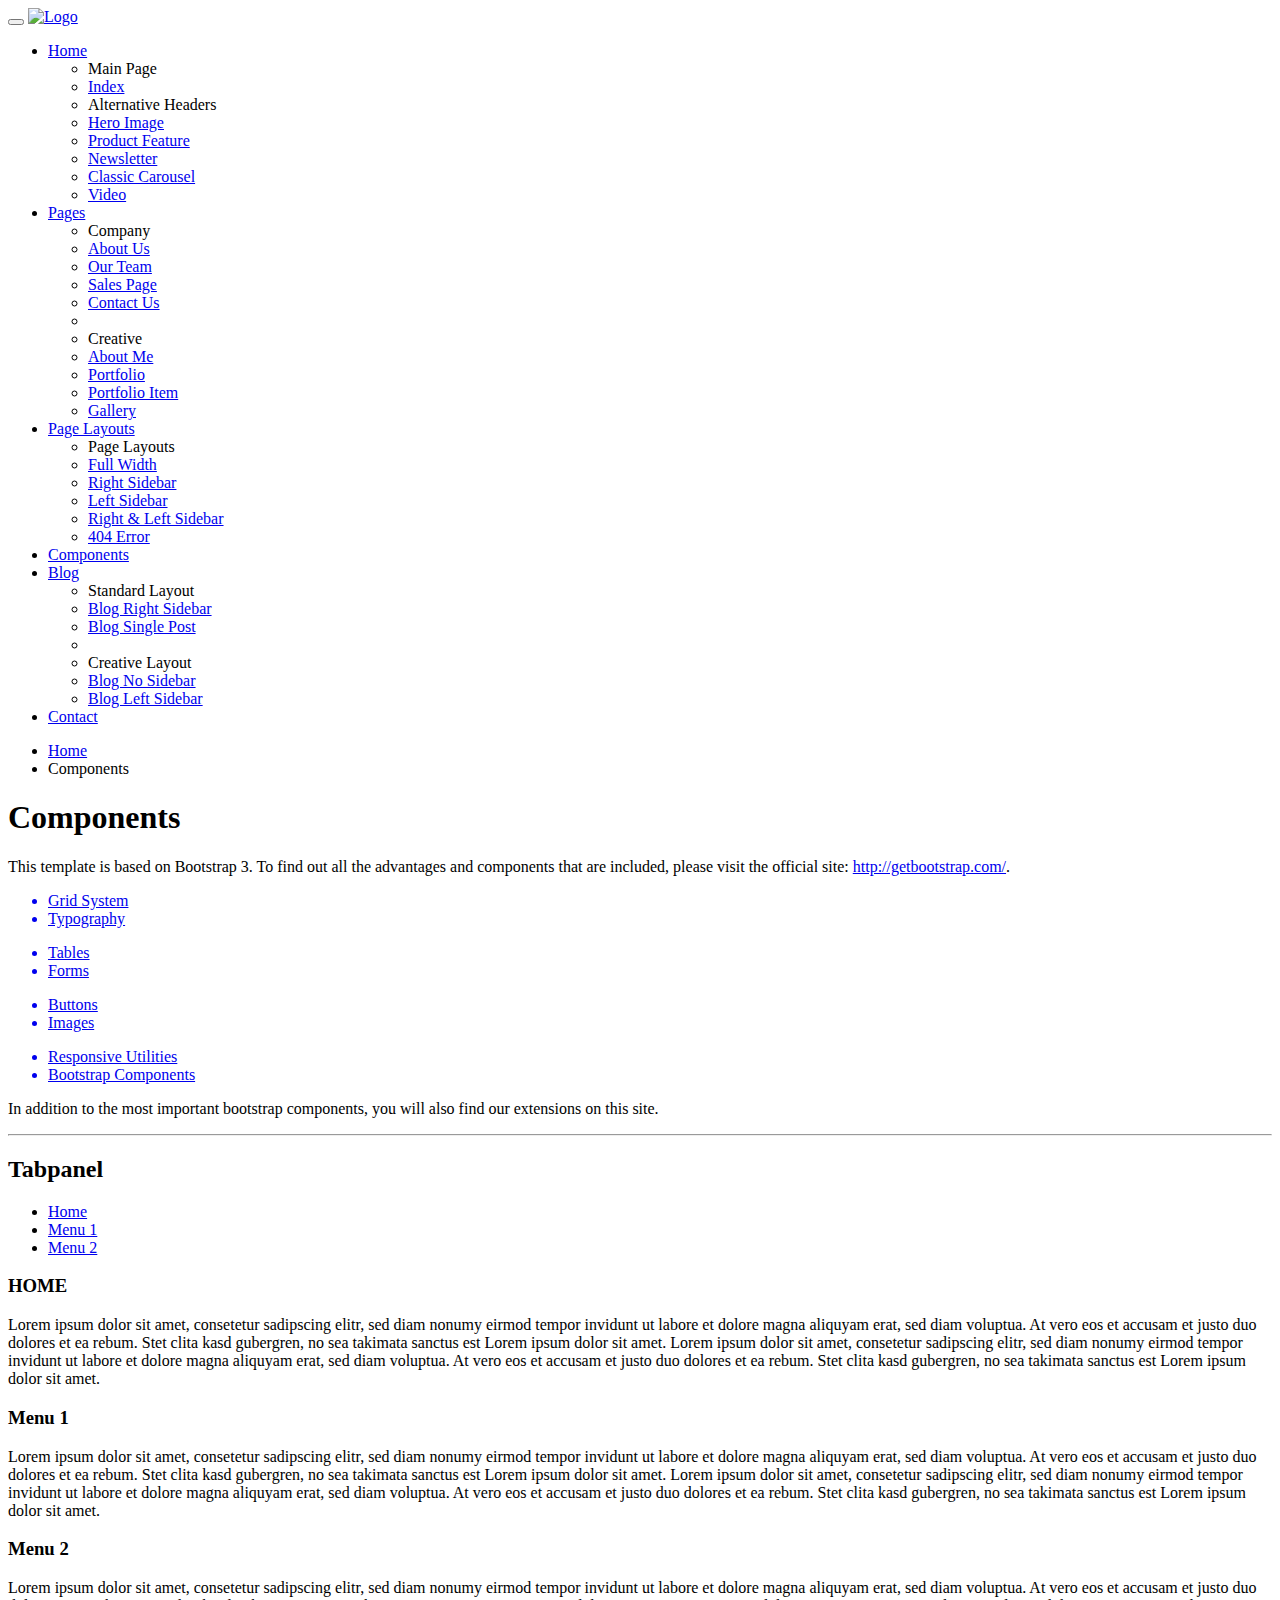
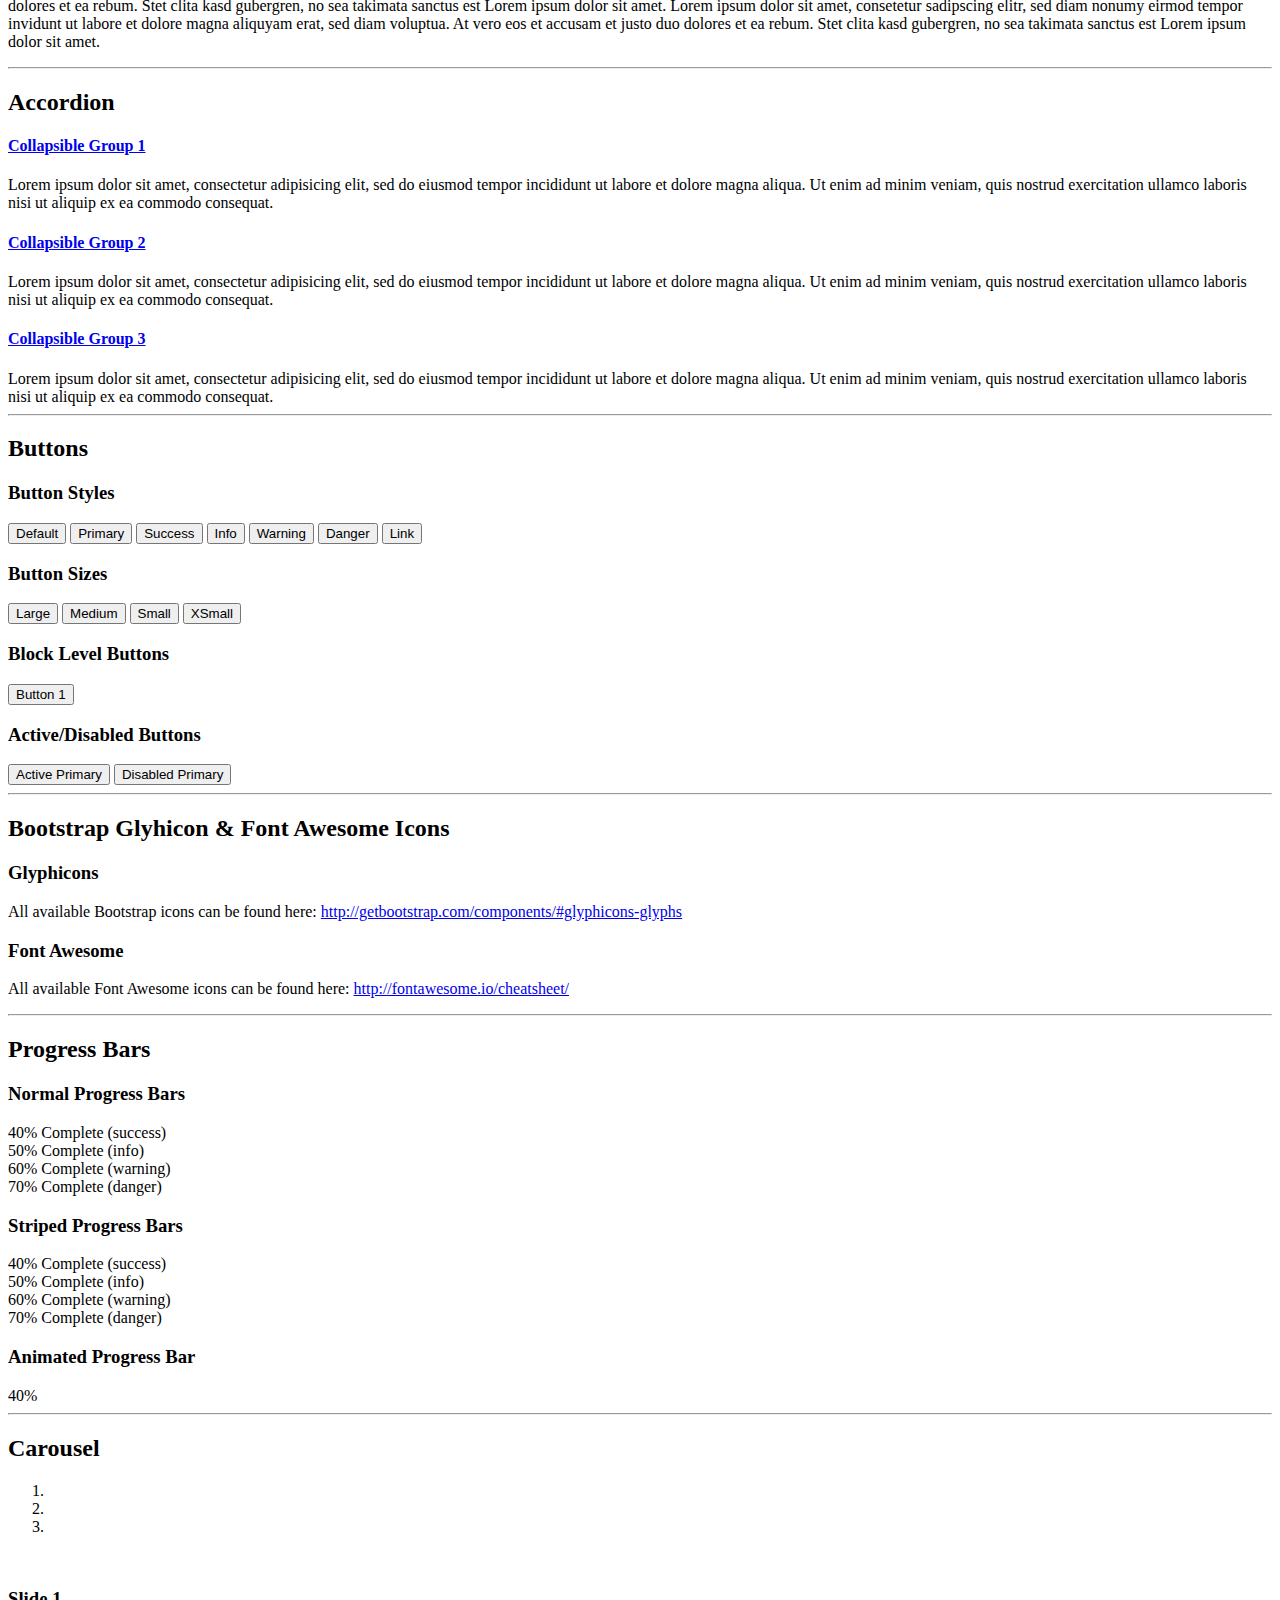
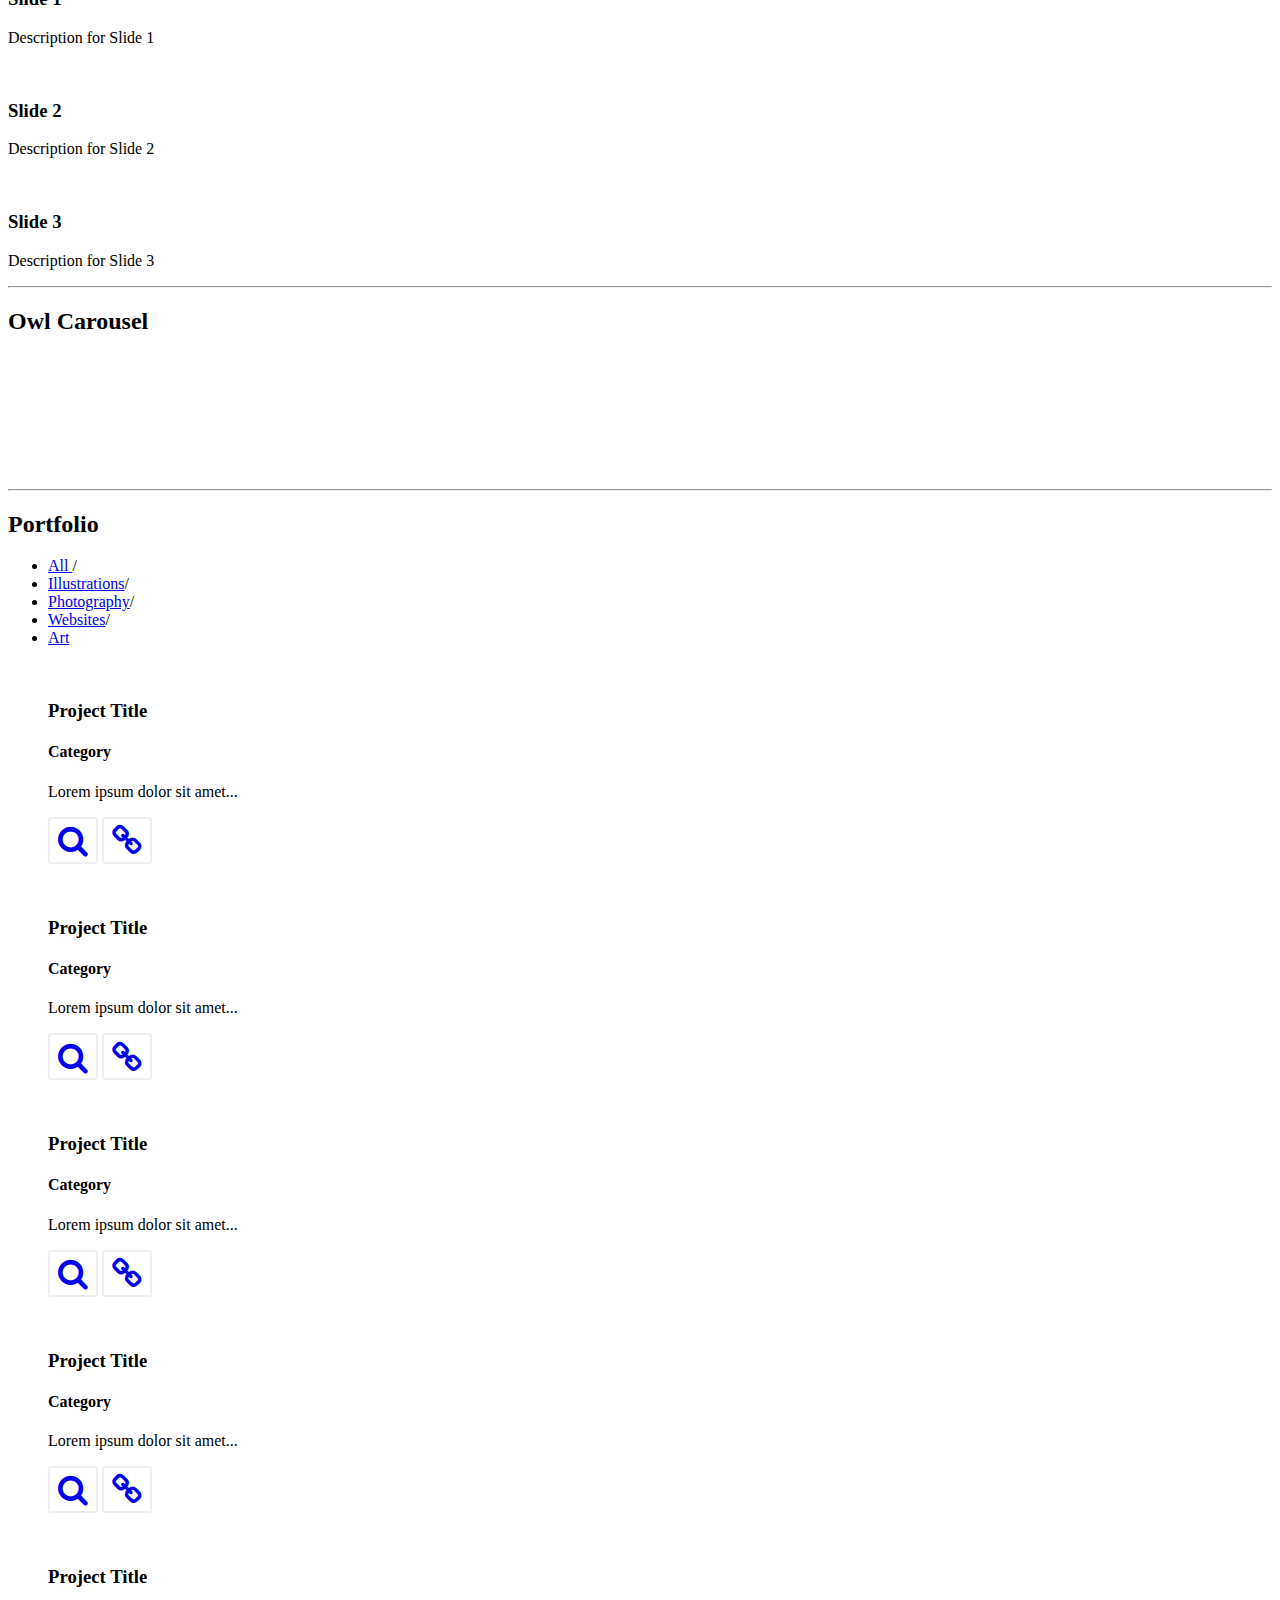
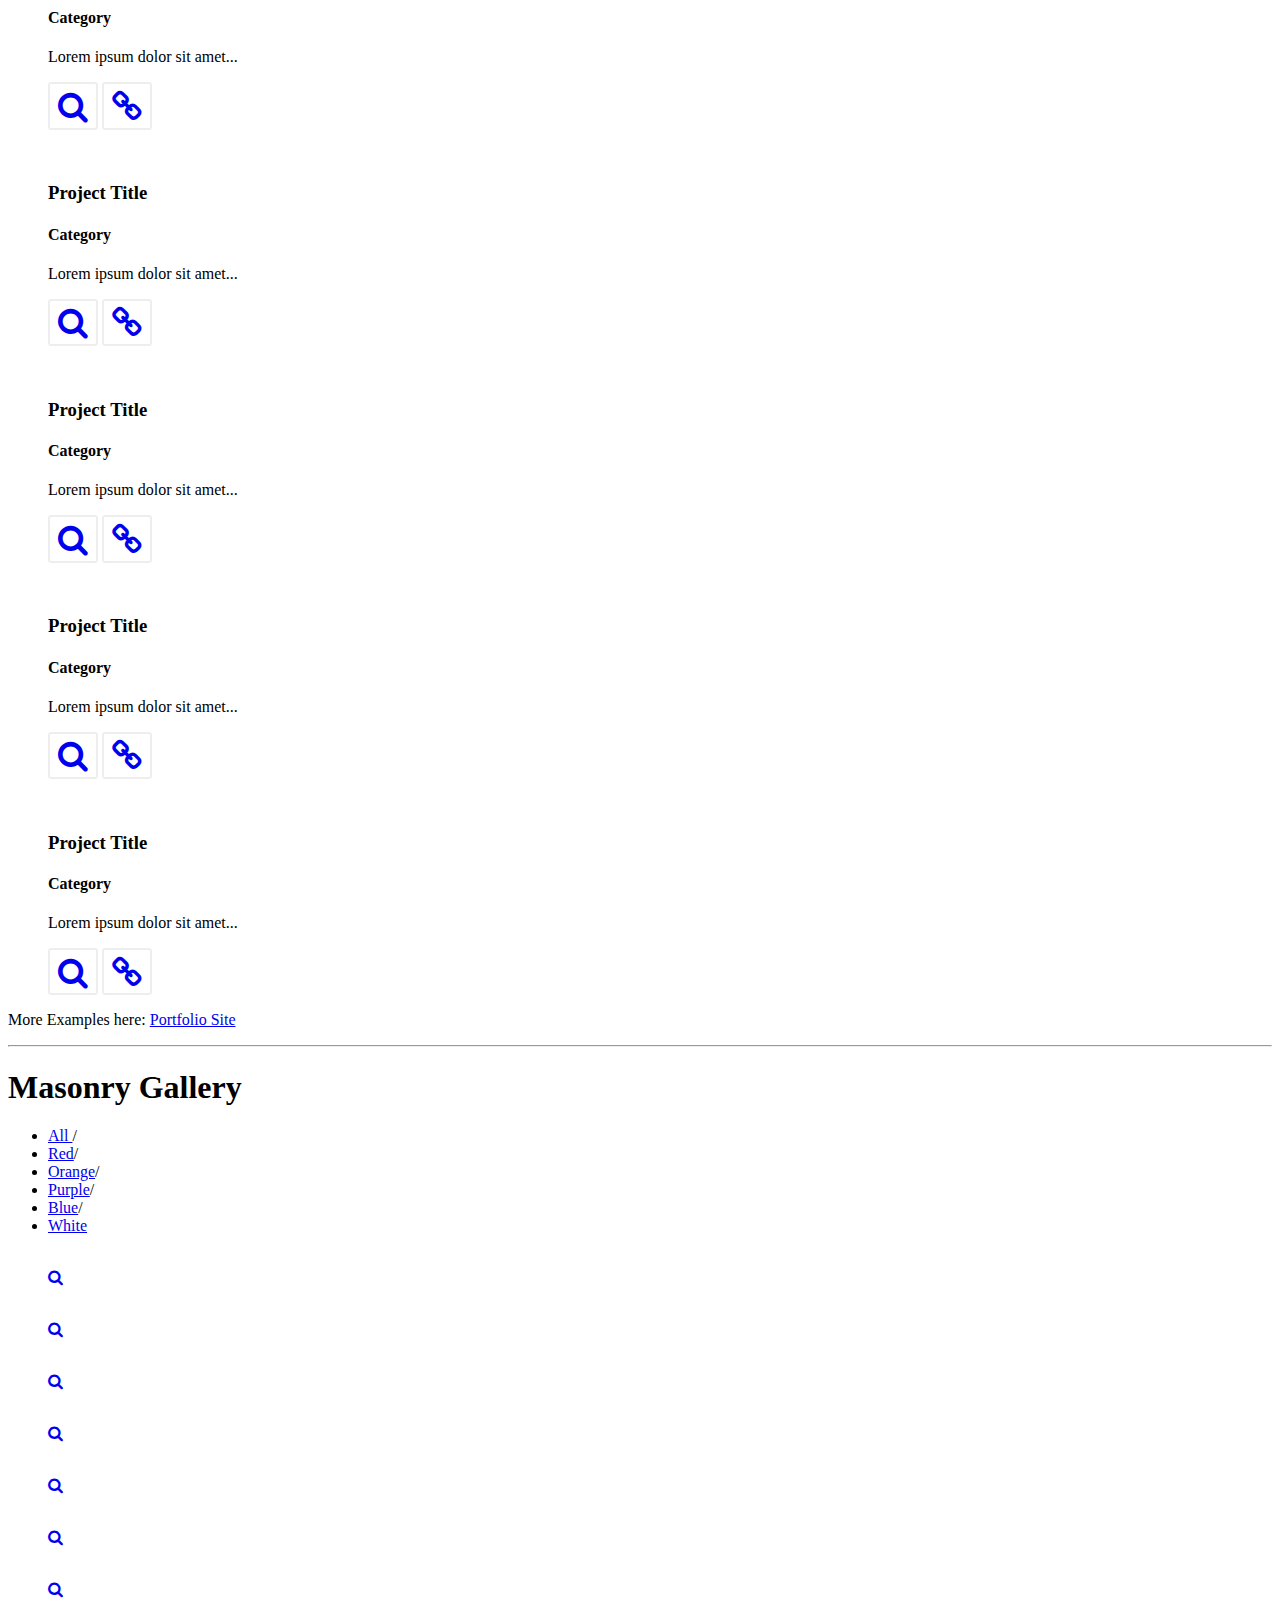
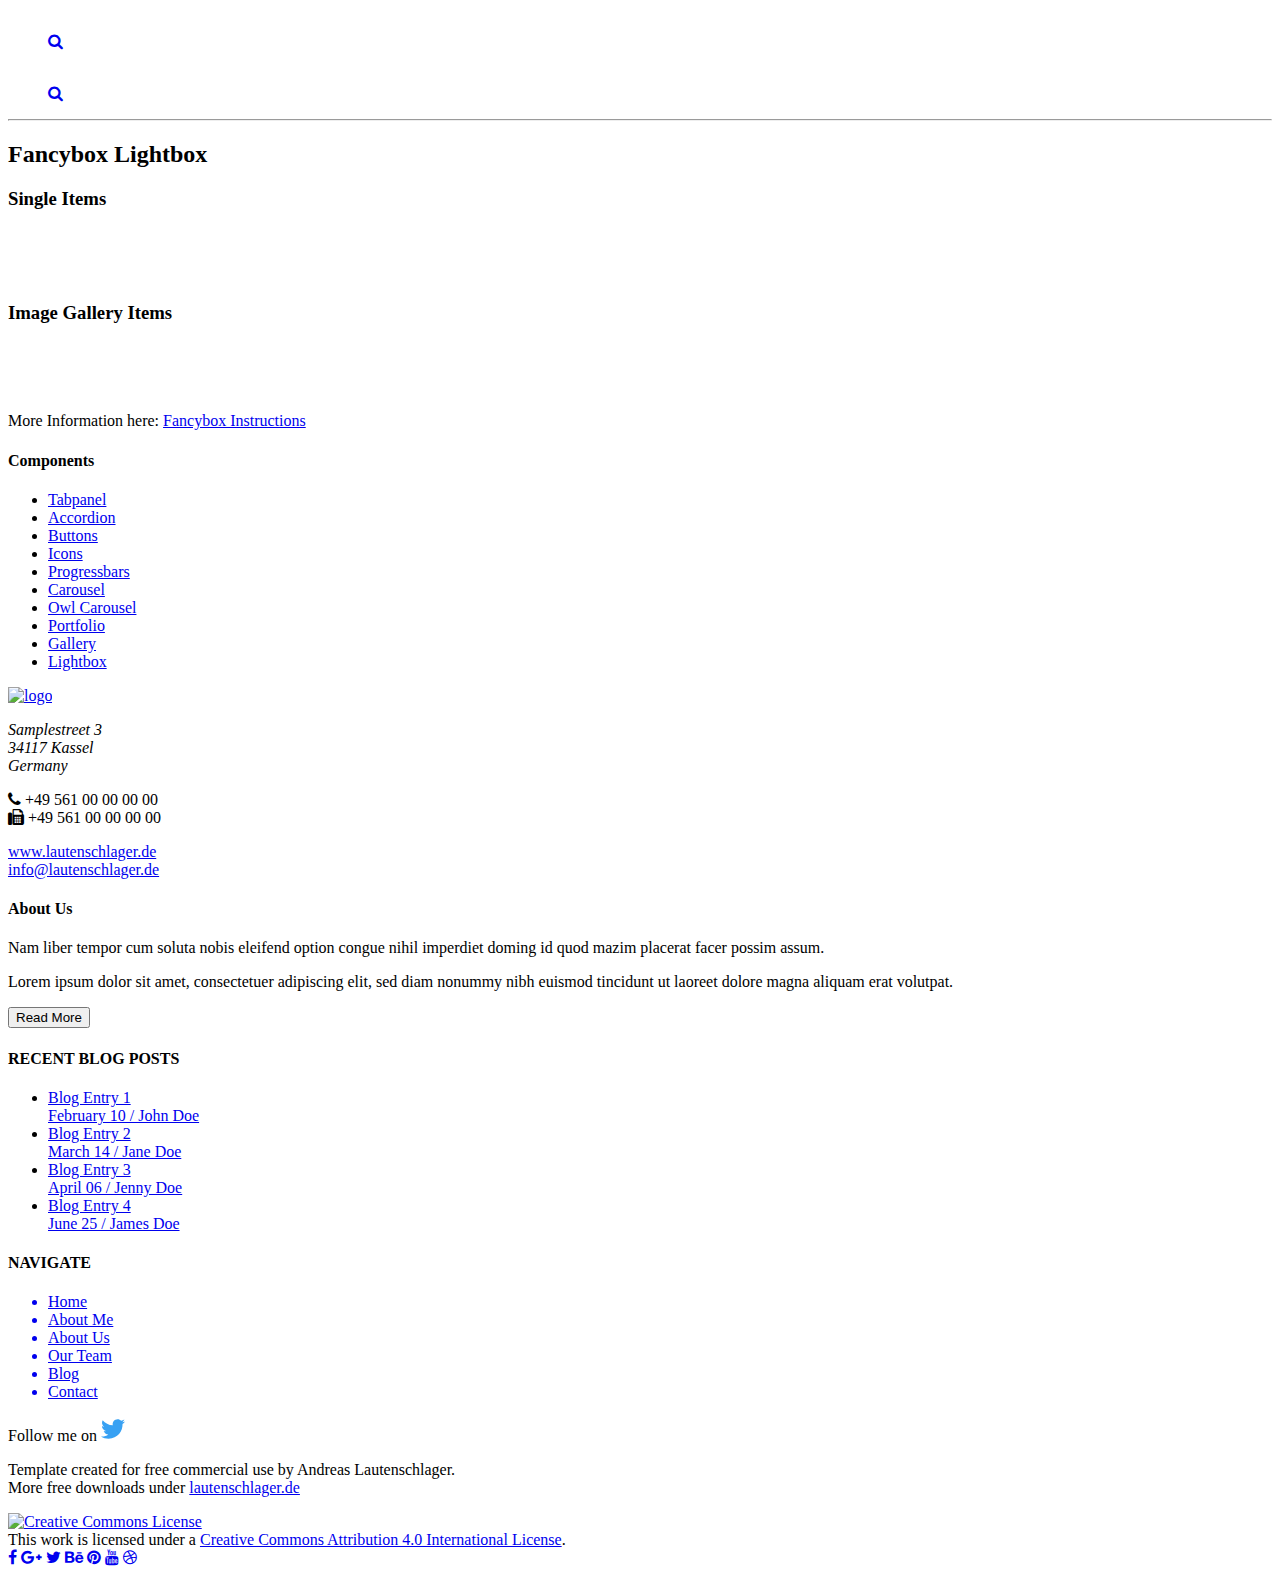
==== commit 5321303b: "add fitnessAvenue_portfolio.html and kayak_portfolio.html" ====
--- a/components.html
+++ b/components.html
@@ -1,893 +1,1249 @@
-<!DOCTYPE html>
-<html lang="en">
-<head>
-   <meta charset="utf-8">
-   <meta name="viewport" content="width=device-width, initial-scale=1, shrink-to-fit=no">
-   <meta name="description" content="Start your development with JohnDoe landing page.">
-   <meta name="author" content="Devcrud">
-   <title>JohnDoe Landing page | Components</title>
-   <link rel="icon" href="assets/imgs/favicon.png" type="image/png">
-   <!-- font icons -->
-   <link rel="stylesheet" href="assets/vendors/themify-icons/css/themify-icons.css">
-   <!-- Bootstrap + Steller  -->
-   <link rel="stylesheet" href="assets/css/johndoe.css">
-</head>
-<body>
-
-   <!-- Page Header -->
-   <header class="header header-mini"> 
-      <div class="header-title">Components</div> 
-      <nav aria-label="breadcrumb">
-         <ol class="breadcrumb">
-            <li class="breadcrumb-item"><a href="/">Home</a></li>
-            <li class="breadcrumb-item active" aria-current="page">Components</li>
-         </ol>
-      </nav>
-   </header> <!-- End Of Page Header -->
-
-   <!-- main content -->
-   <div class="container">
-
-      <!-- Buttons -->
-      <h3 class="mt-5">Buttons</h3>
-      <hr>
-      <h6 class="section-secondary-title">Styles :</h6>
-      <button class="btn btn-primary">Default</button>
-      <button class="btn btn-outline-primary">outline</button>
-      <button class="btn btn-primary rounded">Rounded</button>
-      <button class="btn btn-primary rounded"><i class="ti-thumb-up pr-1"></i> With Icon</button>
-      <button class="btn btn-primary circle"><i class="ti-heart"></i></button>
-
-      <h6 class="section-secondary-title mt-5">Sizes :</h6>
-      <button class="btn btn-primary btn-lg">Large</button>
-      <button class="btn btn-primary ">Regular</button>
-      <button class="btn btn-primary btn-sm">Small</button>
-      <button class="btn btn-primary w-sm ml-3">w-sm</button>
-      <button class="btn btn-primary w-md">w-md</button>
-      <button class="btn btn-primary w-lg">w-lg</button>
-
-      <h6 class="section-secondary-title mt-5">Colors :</h6>          
-      <button type="button" class="btn btn-primary">Primary</button>
-      <button type="button" class="btn btn-secondary">Secondary</button>
-      <button type="button" class="btn btn-success">Success</button>
-      <button type="button" class="btn btn-danger">Danger</button>
-      <button type="button" class="btn btn-warning">Warning</button>
-      <button type="button" class="btn btn-info">Info</button>
-      <button type="button" class="btn btn-light">Light</button>
-      <button type="button" class="btn btn-dark">Dark</button>
-
-      <h6 class="section-secondary-title mt-5">Buttons Tags :</h6>
-      <button class="btn btn-primary" type="submit">Button</button>
-      <input class="btn btn-primary" type="button" value="Input">
-      <input class="btn btn-primary" type="submit" value="Submit">
-      <input class="btn btn-primary" type="reset" value="Reset">
-      
-      <!-- devider -->
-      <div class="py-5"></div>
-
-      <!-- Inputs -->
-      <h3>Inputs</h3>
-      <hr>
-      <div class="row mt-5">
-         <div class="col-md-6">
-            <h6 class="section-secondary-title">Form controls :</h6>        
-            <div class="form-group">
-               <input type="email" class="form-control" id="exampleFormControlInput1" placeholder="Email address">
-            </div>
-            <div class="form-group">
-               <input type="date" class="form-control" id="exampleFormControlInput1" placeholder="Date">
-            </div>
-            <div class="form-group">
-               <input class="form-control" type="text" placeholder="Readonly input here…" readonly>
-            </div>
-            <div class="form-group">
-               <input class="form-control" id="disabledInput" type="text" placeholder="Disabled input here..." disabled>
-            </div>
-            <div class="form-group">
-               <select class="form-control" id="exampleFormControlSelect1">
-                  <option>Example select</option>
-                  <option>1</option>
-                  <option>2</option>
-                  <option>3</option>
-                  <option>4</option>
-                  <option>5</option>
-               </select>
-            </div>
-            <div class="form-group">
-               <select multiple class="form-control" id="exampleFormControlSelect2">
-                  <option>Example multiple select</option>
-                  <option>1</option>
-                  <option>2</option>
-                  <option>3</option>
-                  <option>4</option>
-                  <option>5</option>
-               </select>
-            </div>
-            <div class="form-group">
-               <textarea class="form-control" id="exampleFormControlTextarea1" rows="3" placeholder="Example textarea"></textarea>
-            </div>
-         </div>
-         <div class="col-md-6">
-            <h6 class="section-secondary-title">Sizes :</h6>    
-            <div class="form-group">
-               <input class="form-control form-control-lg" type="text" placeholder=".form-control-lg">             
-            </div>
-            <div class="form-group">
-               <input class="form-control" type="text" placeholder="Default input">
-            </div>
-            <div class="form-group">
-               <input class="form-control form-control-sm" type="text" placeholder=".form-control-sm"> 
-            </div>
-         </div>
-      </div> <!-- end of inputs -->   
-
-      <!-- devider -->
-      <div class="py-5"></div>             
-
-      <!-- Dropdowns -->
-      <h3 class="components-section-title font-weight-normal">Dropdowns</h3>
-      <hr>
-      <div class="dropdown d-inline-block">
-         <button class="btn btn-outline-secondary dropdown-toggle" type="button" id="dropdownMenuButton" data-toggle="dropdown" aria-haspopup="true" aria-expanded="false">
-         Dropdown button
-         </button>
-         <div class="dropdown-menu" aria-labelledby="dropdownMenuButton">
-         <a class="dropdown-item" href="#">Action</a>
-         <a class="dropdown-item" href="#">Another action</a>
-         <a class="dropdown-item" href="#">Something else here</a>
-         </div>
-      </div>
-      <div class="dropdown d-inline-block">
-         <a class="btn btn-outline-secondary dropdown-toggle" href="#" role="button" id="dropdownMenuLink" data-toggle="dropdown" aria-haspopup="true" aria-expanded="false">
-            Dropdown link
-         </a>
-         <div class="dropdown-menu" aria-labelledby="dropdownMenuLink">
-            <a class="dropdown-item" href="#">Action</a>
-            <a class="dropdown-item" href="#">Another action</a>
-            <a class="dropdown-item" href="#">Something else here</a>
-         </div>
-      </div>
-      <div class="btn-group">
-         <button type="button" class="btn btn-outline-secondary">Split</button>
-         <button type="button" class="btn btn-outline-secondary dropdown-toggle dropdown-toggle-split" data-toggle="dropdown" aria-haspopup="true" aria-expanded="false">
-         <span class="sr-only">Toggle Dropdown</span>
-         </button>
-         <div class="dropdown-menu">
-            <a class="dropdown-item" href="#">Action</a>
-            <a class="dropdown-item" href="#">Another action</a>
-            <a class="dropdown-item" href="#">Something else here</a>
-            <div class="dropdown-divider"></div>
-            <a class="dropdown-item" href="#">Separated link</a>
-         </div>
-      </div>
-      <div class="btn-group">
-         <button class="btn btn-outline-secondary dropdown-toggle" type="button" id="dropdownMenuButton" data-toggle="dropdown" aria-haspopup="true" aria-expanded="false">
-            Form Dropdown
-         </button>
-         <div class="dropdown-menu form">
-            <form class="px-4 py-3">
-               <div class="form-group">
-                  <input type="email" class="form-control" id="exampleDropdownFormEmail1" placeholder="email@example.com">
-               </div>
-               <div class="form-group">
-                  <input type="password" class="form-control" id="exampleDropdownFormPassword1" placeholder="Password">
-               </div>
-               <div class="form-check mb-3">
-                  <input type="checkbox" class="form-check-input" id="dropdownCheck">
-                  <label class="form-check-label" for="dropdownCheck">
-                     Remember me
-                  </label>
-               </div>
-               <button type="submit" class="btn btn-primary btn-block">Sign in</button>
-            </form>
-            <div class="dropdown-divider"></div>
-            <a class="dropdown-item" href="#"><small>New around here? Sign up</small></a>
-            <a class="dropdown-item" href="#"><small>Forgot password?</small></a>
-         </div>
-      </div>       
-      <h6 class="section-secondary-title mt-5">Directions :</h6>  
-      <div class="btn-group dropup">
-         <button type="button" class="btn btn-outline-secondary dropdown-toggle" data-toggle="dropdown" aria-haspopup="true" aria-expanded="false">
-            Dropup
-         </button>
-         <div class="dropdown-menu">
-            <a class="dropdown-item" href="#">Action</a>
-            <a class="dropdown-item" href="#">Another action</a>
-            <a class="dropdown-item" href="#">Something else here</a>
-            <div class="dropdown-divider"></div>
-            <a class="dropdown-item" href="#">Separated link</a>
-         </div>
-      </div>
-      <div class="btn-group dropright">
-         <button type="button" class="btn btn-outline-secondary dropdown-toggle" data-toggle="dropdown" aria-haspopup="true" aria-expanded="false">
-            Dropup
-         </button>
-         <div class="dropdown-menu">
-            <a class="dropdown-item" href="#">Action</a>
-            <a class="dropdown-item" href="#">Another action</a>
-            <a class="dropdown-item" href="#">Something else here</a>
-            <div class="dropdown-divider"></div>
-            <a class="dropdown-item" href="#">Separated link</a>
-         </div>
-      </div>
-      <div class="btn-group">
-         <button type="button" class="btn btn-outline-secondary dropdown-toggle" data-toggle="dropdown" aria-haspopup="true" aria-expanded="false">
-            Dropdown
-         </button>
-         <div class="dropdown-menu">
-            <a class="dropdown-item" href="#">Action</a>
-            <a class="dropdown-item" href="#">Another action</a>
-            <a class="dropdown-item" href="#">Something else here</a>
-            <div class="dropdown-divider"></div>
-            <a class="dropdown-item" href="#">Separated link</a>
-         </div>
-      </div>
-      <div class="btn-group dropleft">
-         <button type="button" class="btn btn-outline-secondary dropdown-toggle" data-toggle="dropdown" aria-haspopup="true" aria-expanded="false">
-            Dropdown
-         </button>
-         <div class="dropdown-menu">
-            <a class="dropdown-item" href="#">Action</a>
-            <a class="dropdown-item" href="#">Another action</a>
-            <a class="dropdown-item" href="#">Something else here</a>
-            <div class="dropdown-divider"></div>
-            <a class="dropdown-item" href="#">Separated link</a>
-         </div>
-      </div> <!-- end of Dropdowns -->  
-
-      <!-- devider -->
-      <div class="py-5"></div>   
-
-      <!-- navbars -->
-      <h3 class="components-section-title font-weight-normal mt-5">Navigations</h3>
-      <hr>
-      <nav class="navbar navbar-expand-sm navbar-dark bg-primary rounded shadow mb-3">
-         <div class="container">
-            <a class="navbar-brand" href="#">Primary Color</a>
-            <button class="navbar-toggler ml-auto" type="button" data-toggle="collapse" data-target="#navbarSupportedContent" aria-controls="navbarSupportedContent" aria-expanded="false" aria-label="Toggle navigation">
-            <span class="navbar-toggler-icon"></span>
-            </button>
-            <div class="collapse navbar-collapse" id="navbarSupportedContent">
-               <ul class="navbar-nav ml-auto"> 
-                  <li class="nav-item">
-                     <a class="nav-link" href="#about">About Us</a>
-                  </li>
-                  <li class="nav-item">
-                     <a class="nav-link" href="#service">Our Service</a>
-                  </li>
-                  <li class="nav-item">
-                     <a class="nav-link" href="#team">Our Team</a>
-                  </li>
-                  <li class="nav-item">
-                     <a href="#book-table" class="ml-4 mt-1 btn btn-light btn-sm">navbar button</a>
-                  </li>
-               </ul>                       
-            </div>
-         </div>
-      </nav>
-      <nav class="navbar navbar-expand-sm navbar-dark bg-secondary rounded shadow mb-3">
-         <div class="container">
-            <a class="navbar-brand" href="#">Secondary Color</a>
-            <button class="navbar-toggler ml-auto" type="button" data-toggle="collapse" data-target="#navbarSupportedContent" aria-controls="navbarSupportedContent" aria-expanded="false" aria-label="Toggle navigation">
-            <span class="navbar-toggler-icon"></span>
-            </button>
-            <div class="collapse navbar-collapse" id="navbarSupportedContent">
-               <ul class="navbar-nav ml-auto"> 
-                  <li class="nav-item">
-                     <a class="nav-link" href="#about">About Us</a>
-                  </li>
-                  <li class="nav-item">
-                     <a class="nav-link" href="#service">Our Service</a>
-                  </li>
-                  <li class="nav-item">
-                     <a class="nav-link" href="#team">Our Team</a>
-                  </li>
-                  <li class="nav-item">
-                     <a href="#book-table" class="ml-4 mt-1 btn btn-light btn-sm">navbar button</a>
-                  </li>
-               </ul>                       
-            </div>
-         </div>
-      </nav>
-      <nav class="navbar navbar-expand-sm navbar-dark bg-success rounded shadow mb-3">
-         <div class="container">
-            <a class="navbar-brand" href="#">Success Color</a>
-            <button class="navbar-toggler ml-auto" type="button" data-toggle="collapse" data-target="#navbarSupportedContent" aria-controls="navbarSupportedContent" aria-expanded="false" aria-label="Toggle navigation">
-            <span class="navbar-toggler-icon"></span>
-            </button>
-            <div class="collapse navbar-collapse" id="navbarSupportedContent">
-               <ul class="navbar-nav ml-auto"> 
-                  <li class="nav-item">
-                     <a class="nav-link" href="#about">About Us</a>
-                  </li>
-                  <li class="nav-item">
-                     <a class="nav-link" href="#service">Our Service</a>
-                  </li>
-                  <li class="nav-item">
-                     <a class="nav-link" href="#team">Our Team</a>
-                  </li>
-                  <li class="nav-item">
-                     <a href="#book-table" class="ml-4 mt-1 btn btn-light btn-sm">navbar button</a>
-                  </li>
-               </ul>                       
-            </div>
-         </div>
-      </nav>
-      <nav class="navbar navbar-expand-sm navbar-dark bg-info rounded shadow mb-3">
-         <div class="container">
-            <a class="navbar-brand" href="#">Info Color</a>
-            <button class="navbar-toggler ml-auto" type="button" data-toggle="collapse" data-target="#navbarSupportedContent" aria-controls="navbarSupportedContent" aria-expanded="false" aria-label="Toggle navigation">
-            <span class="navbar-toggler-icon"></span>
-            </button>
-            <div class="collapse navbar-collapse" id="navbarSupportedContent">
-               <ul class="navbar-nav ml-auto"> 
-                  <li class="nav-item">
-                     <a class="nav-link" href="#about">About Us</a>
-                  </li>
-                  <li class="nav-item">
-                     <a class="nav-link" href="#service">Our Service</a>
-                  </li>
-                  <li class="nav-item">
-                     <a class="nav-link" href="#team">Our Team</a>
-                  </li>
-                  <li class="nav-item">
-                     <a href="#book-table" class="ml-4 mt-1 btn btn-light btn-sm">navbar button</a>
-                  </li>
-               </ul>                       
-            </div>
-         </div>
-      </nav>
-      <nav class="navbar navbar-expand-sm navbar-dark bg-warning rounded shadow mb-3">
-         <div class="container">
-            <a class="navbar-brand" href="#">Warning Color</a>
-            <button class="navbar-toggler ml-auto" type="button" data-toggle="collapse" data-target="#navbarSupportedContent" aria-controls="navbarSupportedContent" aria-expanded="false" aria-label="Toggle navigation">
-            <span class="navbar-toggler-icon"></span>
-            </button>
-            <div class="collapse navbar-collapse" id="navbarSupportedContent">
-               <ul class="navbar-nav ml-auto"> 
-                  <li class="nav-item">
-                     <a class="nav-link" href="#about">About Us</a>
-                  </li>
-                  <li class="nav-item">
-                     <a class="nav-link" href="#service">Our Service</a>
-                  </li>
-                  <li class="nav-item">
-                     <a class="nav-link" href="#team">Our Team</a>
-                  </li>
-                  <li class="nav-item">
-                     <a href="#book-table" class="ml-4 mt-1 btn btn-light btn-sm">navbar button</a>
-                  </li>
-               </ul>                       
-            </div>
-         </div>
-      </nav>
-      <nav class="navbar navbar-expand-sm navbar-dark bg-danger rounded shadow mb-3">
-         <div class="container">
-            <a class="navbar-brand" href="#">Danger Color</a>
-            <button class="navbar-toggler ml-auto" type="button" data-toggle="collapse" data-target="#navbarSupportedContent" aria-controls="navbarSupportedContent" aria-expanded="false" aria-label="Toggle navigation">
-            <span class="navbar-toggler-icon"></span>
-            </button>
-            <div class="collapse navbar-collapse" id="navbarSupportedContent">
-               <ul class="navbar-nav ml-auto"> 
-                  <li class="nav-item">
-                     <a class="nav-link" href="#about">About Us</a>
-                  </li>
-                  <li class="nav-item">
-                     <a class="nav-link" href="#service">Our Service</a>
-                  </li>
-                  <li class="nav-item">
-                     <a class="nav-link" href="#team">Our Team</a>
-                  </li>
-                  <li class="nav-item">
-                     <a href="#book-table" class="ml-4 mt-1 btn btn-light btn-sm">navbar button</a>
-                  </li>
-               </ul>                       
-            </div>
-         </div>
-      </nav>
-      <nav class="navbar navbar-expand-sm navbar-dark bg-dark rounded shadow mb-3">
-         <div class="container">
-            <a class="navbar-brand" href="#">Dark Color</a>
-            <button class="navbar-toggler ml-auto" type="button" data-toggle="collapse" data-target="#navbarSupportedContent" aria-controls="navbarSupportedContent" aria-expanded="false" aria-label="Toggle navigation">
-            <span class="navbar-toggler-icon"></span>
-            </button>
-            <div class="collapse navbar-collapse" id="navbarSupportedContent">
-               <ul class="navbar-nav ml-auto"> 
-                  <li class="nav-item">
-                     <a class="nav-link" href="#about">About Us</a>
-                  </li>
-                  <li class="nav-item">
-                     <a class="nav-link" href="#service">Our Service</a>
-                  </li>
-                  <li class="nav-item">
-                     <a class="nav-link" href="#team">Our Team</a>
-                  </li>
-                  <li class="nav-item">
-                     <a href="#book-table" class="ml-4 mt-1 btn btn-primary btn-sm">navbar button</a>
-                  </li>
-               </ul>                       
-            </div>
-         </div>
-      </nav>
-      <nav class="navbar navbar-expand-sm navbar-light bg-light rounded shadow mb-3">
-         <div class="container">
-            <a class="navbar-brand" href="#">Dark Color</a>
-            <button class="navbar-toggler ml-auto" type="button" data-toggle="collapse" data-target="#navbarSupportedContent" aria-controls="navbarSupportedContent" aria-expanded="false" aria-label="Toggle navigation">
-            <span class="navbar-toggler-icon"></span>
-            </button>
-            <div class="collapse navbar-collapse" id="navbarSupportedContent">
-               <ul class="navbar-nav ml-auto"> 
-                  <li class="nav-item">
-                     <a class="nav-link" href="#about">About Us</a>
-                  </li>
-                  <li class="nav-item">
-                     <a class="nav-link" href="#service">Our Service</a>
-                  </li>
-                  <li class="nav-item">
-                     <a class="nav-link" href="#team">Our Team</a>
-                  </li>
-                  <li class="nav-item">
-                     <a href="#book-table" class="ml-4 mt-1 btn btn-dark btn-sm">navbar button</a>
-                  </li>
-               </ul>                       
-            </div>
-         </div>
-      </nav>
-      <!-- End of navbars -->
-
-      <!-- devider -->
-      <div class="py-5"></div>   
-      
-      <!-- progress bars -->
-      <div class="row justify-content-between">
-         <div class="col-md-5">
-            <h3 class="components-section-title font-weight-normal mt-5">Progress Bars :</h3>
-            <hr>
-            <small>Default: </small>
-            <div class="progress mt-2 mb-3">
-               <div class="progress-bar" role="progressbar" style="width: 90%" aria-valuenow="25" aria-valuemin="0" aria-valuemax="100"></div>
-            </div>
-            <small>Success:</small>
-            <div class="progress mt-2 mb-3">
-               <div class="progress-bar bg-success" role="progressbar" style="width: 90%" aria-valuenow="25" aria-valuemin="0" aria-valuemax="100"></div>
-            </div>
-            <small>Danger:</small>
-            <div class="progress mt-2 mb-3">
-               <div class="progress-bar bg-danger" role="progressbar" style="width: 90%" aria-valuenow="25" aria-valuemin="0" aria-valuemax="100"></div>
-            </div>
-            <small>Warning:</small>
-            <div class="progress mt-2 mb-3">
-               <div class="progress-bar bg-warning" role="progressbar" style="width: 90%" aria-valuenow="25" aria-valuemin="0" aria-valuemax="100"></div>
-            </div>
-            <small>Info:</small>
-            <div class="progress mt-2 mb-3">
-               <div class="progress-bar bg-info" role="progressbar" style="width: 90%" aria-valuenow="25" aria-valuemin="0" aria-valuemax="100"></div>
-            </div>
-            <small>Dark:</small>
-            <div class="progress mt-2 mb-3">
-               <div class="progress-bar bg-dark" role="progressbar" style="width: 90%" aria-valuenow="25" aria-valuemin="0" aria-valuemax="100"></div>
-            </div>
-         </div>
-         <div class="col-md-6">
-            <h3 class="components-section-title font-weight-normal mt-5">Paginations :</h3>
-            <hr>
-            <nav aria-label="Page navigation example">
-               <ul class="pagination pagination-sm">
-                  <li class="page-item"><a class="page-link" href="#"><i class="ti-angle-double-left"></i></a></li>
-                  <li class="page-item"><a class="page-link" href="#">1</a></li>
-                  <li class="page-item"><a class="page-link" href="#">2</a></li>
-                  <li class="page-item active"><a class="page-link" href="#">3</a></li>
-                  <li class="page-item"><a class="page-link" href="#">4</a></li>
-                  <li class="page-item"><a class="page-link" href="#">5</a></li>
-                  <li class="page-item"><a class="page-link" href="#"><i class="ti-angle-double-right"></i></a></li>
-               </ul>
-            </nav>
-            <nav aria-label="Page navigation example">
-               <ul class="pagination">
-               <li class="page-item"><a class="page-link" href="#"><i class="ti-angle-double-left"></i></a></li>
-                  <li class="page-item"><a class="page-link" href="#">1</a></li>
-                  <li class="page-item"><a class="page-link" href="#">2</a></li>
-                  <li class="page-item active"><a class="page-link" href="#">3</a></li>
-                  <li class="page-item"><a class="page-link" href="#">4</a></li>
-                  <li class="page-item"><a class="page-link" href="#">5</a></li>
-                  <li class="page-item"><a class="page-link" href="#"><i class="ti-angle-double-right"></i></a></li>
-               </ul>
-            </nav>
-            <nav aria-label="Page navigation example">
-               <ul class="pagination pagination-lg">
-                  <li class="page-item"><a class="page-link" href="#"><i class="ti-angle-double-left"></i></a></li>
-                  <li class="page-item"><a class="page-link" href="#">1</a></li>
-                  <li class="page-item"><a class="page-link" href="#">2</a></li>
-                  <li class="page-item active"><a class="page-link" href="#">3</a></li>
-                  <li class="page-item"><a class="page-link" href="#">4</a></li>
-                  <li class="page-item"><a class="page-link" href="#">5</a></li>
-                  <li class="page-item"><a class="page-link" href="#"><i class="ti-angle-double-right"></i></a></li>
-               </ul>
-            </nav>
-
-            <!-- Badges -->
-            <h3 class="components-section-title font-weight-normal mt-5">Badges :</h3>
-            <hr>
-            <span class="badge badge-primary">Primary</span>
-            <span class="badge badge-secondary">Secondary</span>
-            <span class="badge badge-success">Success</span>
-            <span class="badge badge-danger">Danger</span>
-            <span class="badge badge-warning">Warning</span>
-            <span class="badge badge-info">Info</span>
-            <span class="badge badge-light">Light</span>
-            <span class="badge badge-dark">Dark</span>
-            <h6 class="section-secondary-title mt-4 mb-2">Badge Pills :</h6>
-            <span class="badge badge-pill badge-primary">Primary</span>
-            <span class="badge badge-pill badge-secondary">Secondary</span>
-            <span class="badge badge-pill badge-success">Success</span>
-            <span class="badge badge-pill badge-danger">Danger</span>
-            <span class="badge badge-pill badge-warning">Warning</span>
-            <span class="badge badge-pill badge-info">Info</span>
-            <span class="badge badge-pill badge-light">Light</span>
-            <span class="badge badge-pill badge-dark">Dark</span>
-         </div>
-      </div> <!-- End of Progress bars -->
-
-      <!-- devider -->
-      <div class="py-5"></div>  
-
-      <!-- Alerts -->
-      <h3 class="components-section-title font-weight-normal mt-5">Alerts :</h3>
-      <hr>
-      <div class="alert alert-primary alert-dismissible fade show" role="alert">
-         A simple primary alert—check it out!
-         <button type="button" class="close" data-dismiss="alert" aria-label="Close">
-            <span aria-hidden="true">&times;</span>
-         </button>
-      </div>
-      <div class="alert alert-secondary alert-dismissible fade show" role="alert">
-         A simple secondary alert—check it out!
-         <button type="button" class="close" data-dismiss="alert" aria-label="Close">
-            <span aria-hidden="true">&times;</span>
-         </button>
-      </div>
-      <div class="alert alert-success alert-dismissible fade show" role="alert">
-         A simple success alert—check it out!
-         <button type="button" class="close" data-dismiss="alert" aria-label="Close">
-            <span aria-hidden="true">&times;</span>
-         </button>
-      </div>
-      <div class="alert alert-danger alert-dismissible fade show" role="alert">
-         A simple danger alert—check it out!
-         <button type="button" class="close" data-dismiss="alert" aria-label="Close">
-            <span aria-hidden="true">&times;</span>
-         </button>
-      </div>
-      <div class="alert alert-warning alert-dismissible fade show" role="alert">
-         A simple warning alert—check it out!
-         <button type="button" class="close" data-dismiss="alert" aria-label="Close">
-            <span aria-hidden="true">&times;</span>
-         </button>
-      </div>
-      <div class="alert alert-info alert-dismissible fade show" role="alert">
-         A simple info alert—check it out!
-         <button type="button" class="close" data-dismiss="alert" aria-label="Close">
-            <span aria-hidden="true">&times;</span>
-         </button>
-      </div>
-      <div class="alert alert-dark alert-dismissible fade show" role="alert">
-         A simple dark alert—check it out!
-         <button type="button" class="close" data-dismiss="alert" aria-label="Close">
-            <span aria-hidden="true">&times;</span>
-         </button>
-      </div>
-      <!-- end of alerts -->
-
-      <!-- devider -->
-      <div class="py-5"></div> 
-   
-      <!-- tables -->
-      <h3 class="components-section-title">Tables</h3>
-      <hr>
-      <table class="table">
-         <thead>
-            <tr>
-               <th scope="col">#</th>
-               <th scope="col">First</th>
-               <th scope="col">Last</th>
-               <th scope="col">Handle</th>
-            </tr>
-         </thead>
-         <tbody>
-            <tr>
-               <th scope="row">1</th>
-               <td>Mark</td>
-               <td>Otto</td>
-               <td>@mdo</td>
-            </tr>
-            <tr>
-               <th scope="row">2</th>
-               <td>Jacob</td>
-               <td>Thornton</td>
-               <td>@fat</td>
-            </tr>
-            <tr>
-               <th scope="row">3</th>
-               <td>Larry</td>
-               <td>the Bird</td>
-               <td>@twitter</td>
-            </tr>
-         </tbody>
-      </table>
-
-      <h6 class="section-secondary-title mt-5">Striped rows :</h6>
-      <table class="table table-striped">
-         <thead>
-            <tr>
-               <th scope="col">#</th>
-               <th scope="col">First</th>
-               <th scope="col">Last</th>
-               <th scope="col">Handle</th>
-            </tr>
-         </thead>
-         <tbody>
-            <tr>
-               <th scope="row">1</th>
-               <td>Mark</td>
-               <td>Otto</td>
-               <td>@mdo</td>
-            </tr>
-            <tr>
-               <th scope="row">2</th>
-               <td>Jacob</td>
-               <td>Thornton</td>
-               <td>@fat</td>
-            </tr>
-            <tr>
-               <th scope="row">3</th>
-               <td>Larry</td>
-               <td>the Bird</td>
-               <td>@twitter</td>
-            </tr>
-         </tbody>
-      </table>
-
-      <h6 class="section-secondary-title mt-5">Bordred :</h6>
-      <table class="table table-bordered">
-         <thead>
-            <tr>
-               <th scope="col">#</th>
-               <th scope="col">First</th>
-               <th scope="col">Last</th>
-               <th scope="col">Handle</th>
-            </tr>
-         </thead>
-         <tbody>
-            <tr>
-               <th scope="row">1</th>
-               <td>Mark</td>
-               <td>Otto</td>
-               <td>@mdo</td>
-            </tr>
-            <tr>
-               <th scope="row">2</th>
-               <td>Jacob</td>
-               <td>Thornton</td>
-               <td>@fat</td>
-            </tr>
-            <tr>
-               <th scope="row">3</th>
-               <td colspan="2">Larry the Bird</td>
-               <td>@twitter</td>
-            </tr>
-         </tbody>
-      </table>
-      <!-- end of tables -->
-
-      <!-- devider -->
-      <div class="py-5"></div> 
-
-      <!-- typography -->
-      <h3 class="components-section-title">Typography</h3>
-      <hr>
-     
-      <table class="table table-borderless v-align-center">
-         <tbody>
-            <tr>
-               <td>
-                  <p><code class="highlighter-rouge">&lt;h1&gt;&lt;/h1&gt; || .h1</code></p>
-               </td>
-               <td class="w-75"><span class="h1">h1. Bootstrap heading</span></td>
-            </tr>
-            <tr>
-               <td>
-                  <p><code class="highlighter-rouge">&lt;h2&gt;&lt;/h2&gt; || .h2</code></p>
-               </td>
-               <td><span class="h2">h2. Bootstrap heading</span></td>
-            </tr>
-            <tr>
-               <td>
-                  <p><code class="highlighter-rouge">&lt;h3&gt;&lt;/h3&gt; || .h3</code></p>
-               </td>
-               <td><span class="h3">h3. Bootstrap heading</span></td>
-            </tr>
-            <tr>
-               <td>
-                  <p><code class="highlighter-rouge">&lt;h4&gt;&lt;/h4&gt; || .h4</code></p>
-               </td>
-               <td><span class="h4">h4. Bootstrap heading</span></td>
-            </tr>
-            <tr>
-               <td>
-                  <p><code class="highlighter-rouge">&lt;h5&gt;&lt;/h5&gt; || .h5</code></p>
-               </td>
-               <td><span class="h5">h5. Bootstrap heading</span></td>
-            </tr>
-            <tr>
-               <td>
-                  <p><code class="highlighter-rouge">&lt;h6&gt;&lt;/h6&gt; || .h6</code></p>
-               </td>
-               <td><span class="h6">h6. Bootstrap heading</span></td>
-            </tr>
-            <tr>
-               <td>
-                  <p class="font-weight-bold text-muted">Paragraph :</p>
-               </td>
-               <td><p>Lorem ipsum dolor sit amet, consectetur adipisicing elit. Fugiat explicabo ab sed voluptas odit hic obcaecati qui omnis.</p></td>
-            </tr>
-            <tr>
-               <td>
-                  <p class="font-weight-bold text-muted">BlockQuote :</p>
-               </td>
-               <td>
-                  <blockquote class="blockquote">
-                     <p class="mb-0">Lorem ipsum dolor sit amet, consectetur adipiscing elit. Integer posuere erat a ante.</p>
-                     <footer class="blockquote-footer">Someone famous in <cite title="Source Title">Source Title</cite></footer>
-                  </blockquote>
-               </td>
-            </tr>
-
-            
-            <tr>
-               <td><p class="font-weight-bold text-muted">Ordred List :</p></td>
-               <td>
-                  <ol>
-                     <li>Integer molestie lorem at massa</li>
-                     <li>Facilisis in pretium nisl aliquet</li>
-                     <li>Nulla volutpat aliquam velit
-                        <ul>
-                           <li>Phasellus iaculis neque</li>
-                           <li>Vestibulum laoreet porttitor sem</li>
-                           <li>Ac tristique libero volutpat at</li>
-                        </ul>
-                     </li>
-                     <li>Faucibus porta lacus fringilla vel</li>
-                     <li>Eget porttitor lorem</li>
-                  </ol>
-               </td>
-            </tr>
-            <tr>
-               <td><p class="font-weight-bold text-muted">Unordred List :</p></td>
-               <td>
-                  <ul >
-                     <li>Integer molestie lorem at massa</li>
-                     <li>Facilisis in pretium nisl aliquet</li>
-                     <li>Nulla volutpat aliquam velit
-                        <ul>
-                           <li>Phasellus iaculis neque</li>
-                           <li>Vestibulum laoreet porttitor sem</li>
-                           <li>Ac tristique libero volutpat at</li>
-                        </ul>
-                     </li>
-                     <li>Faucibus porta lacus fringilla vel</li>
-                     <li>Eget porttitor lorem</li>
-                  </ul>
-               </td>
-            </tr>
-            <tr>
-               <td><p class="font-weight-bold text-muted">Unstyled List :</p></td>
-               <td>
-                  <ul class="list-unstyled">
-                     <li>Integer molestie lorem at massa</li>
-                     <li>Facilisis in pretium nisl aliquet</li>
-                     <li>Nulla volutpat aliquam velit
-                        <ul>
-                           <li>Phasellus iaculis neque</li>
-                           <li>Vestibulum laoreet porttitor sem</li>
-                           <li>Ac tristique libero volutpat at</li>
-                        </ul>
-                     </li>
-                     <li>Faucibus porta lacus fringilla vel</li>
-                     <li>Eget porttitor lorem</li>
-                  </ul>
-               </td>
-            </tr>
-            <tr>
-               <td class="font-weight-bold text-muted">Description lists : </td>
-               <td>
-                  <dl class="row">
-                     <dt class="col-sm-3">Euismod</dt>
-                     <dd class="col-sm-9">
-                        <p>Vestibulum id ligula porta felis euismod semper eget lacinia odio.</p>
-                     </dd>
-
-                     <dt class="col-sm-3">Malesuada porta</dt>
-                     <dd class="col-sm-9">Etiam porta sem malesuada magna mollis euismod.</dd>
-
-                     <dt class="col-sm-3 text-truncate">Truncated term is truncated</dt>
-                     <dd class="col-sm-9">Fusce dapibus, tellus ac cursus commodo, tortor mauris condimentum nibh, ut fermentum massa justo sit amet risus.</dd>
-
-                     <dt class="col-sm-3">Nesting</dt>
-                     <dd class="col-sm-9">
-                        <dl class="row">
-                           <dt class="col-sm-4">Nested definition list</dt>
-                           <dd class="col-sm-8">Aenean posuere, tortor sed cursus feugiat, nunc augue blandit nunc.</dd>
-                        </dl>
-                     </dd>
-                  </dl>
-               </td>
-            </tr>
-            <tr>
-               <td>
-                  <p class="font-weight-bold text-muted">Muted Text :</p>
-               </td>
-               <td>
-                  <p class="text-muted">Lorem ipsum dolor sit amet, consectetur adipisicing elit. In, nulla, reprehenderit! Beatae, dolor harum fugiat.</p>
-               </td>
-            </tr>
-            <tr>
-               <td>
-                  <p class="font-weight-bold text-muted">Primary Text :</p>
-               </td>
-               <td>
-                  <p class="text-primary">Lorem ipsum dolor sit amet, consectetur adipisicing elit. In, nulla, reprehenderit! Beatae, dolor harum fugiat.</p>
-               </td>
-            </tr>
-            <tr>
-               <td>
-                  <p class="font-weight-bold text-muted">Danger Text :</p>
-               </td>
-               <td>
-                  <p class="text-danger">Lorem ipsum dolor sit amet, consectetur adipisicing elit. In, nulla, reprehenderit! Beatae, dolor harum fugiat.</p>
-               </td>
-            </tr>
-            <tr>
-               <td>
-                  <p class="font-weight-bold text-muted">Warning Text :</p>
-               </td>
-               <td>
-                  <p class="text-warning">Lorem ipsum dolor sit amet, consectetur adipisicing elit. In, nulla, reprehenderit! Beatae, dolor harum fugiat.</p>
-               </td>
-            </tr>
-            <tr>
-               <td>
-                  <p class="font-weight-bold text-muted">Success Text :</p>
-               </td>
-               <td>
-                  <p class="text-success">Lorem ipsum dolor sit amet, consectetur adipisicing elit. In, nulla, reprehenderit! Beatae, dolor harum fugiat.</p>
-               </td>
-            </tr>
-            <tr>
-               <td>
-                  <p class="font-weight-bold text-muted">Info Text :</p>
-               </td>
-               <td>
-                  <p class="text-info">Lorem ipsum dolor sit amet, consectetur adipisicing elit. In, nulla, reprehenderit! Beatae, dolor harum fugiat.</p>
-               </td>
-            </tr>
-         </tbody>
-      </table>
-   </div>
-   <!-- end of typography -->
-
-   <!-- Page Footer -->
-   <footer class="footer py-3">
-        <div class="container">
-            <p class="small mb-0 text-light">
-                &copy; <script>document.write(new Date().getFullYear())</script> Created With <i class="ti-heart text-danger"></i> By <a href="http://devcrud.com" target="_blank"><span class="text-danger" title="Bootstrap 4 Themes and Dashboards">DevCRUD</span></a> 
-            </p>
-        </div>
-    </footer>
-   <!-- End of Page Footer -->  
-   
-   <!-- core  -->
-   <script src="assets/vendors/jquery/jquery-3.4.1.js"></script>
-   <script src="assets/vendors/bootstrap/bootstrap.bundle.js"></script>
-
-</body>
-</html>
+<!DOCTYPE html>
+<html lang="zxx">
+
+<head>
+    <meta charset="utf-8">
+    <meta http-equiv="X-UA-Compatible" content="IE=edge">
+    <meta name="viewport" content="width=device-width, initial-scale=1">
+    <meta name="description" content="Elsa, a multipurpose Template from Andreas Lautenschlager">
+    <meta name="author" content="Andreas Lautenschlager - www.lautenschlager.de">
+
+    <title>Elsa Theme - Multipurpose Template from Andreas Lautenschlager</title>
+
+    <!-- normalize core CSS -->
+    <link href="css/normalize.css" rel="stylesheet">
+
+    <!-- Bootstrap core CSS -->
+    <link href="bootstrap/css/bootstrap.min.css" rel="stylesheet">
+    <link href="bootstrap/css/carousel.css" rel="stylesheet">
+    <link href="bootstrap/fonts/glyphicons-halflings-regular.eot" rel="stylesheet">
+
+    <!-- Load jQuery -->
+    <script src="https://ajax.googleapis.com/ajax/libs/jquery/1.11.3/jquery.min.js"></script>
+
+    <!-- IE10 viewport hack for Surface/desktop Windows 8 bug -->
+    <link href="bootstrap/css/ie10-viewport-bug-workaround.css" rel="stylesheet">
+
+    <script src="bootstrap/js/ie-emulation-modes-warning.js"></script>
+
+    <!-- HTML5 shim and Respond.js for IE8 support of HTML5 elements and media queries -->
+    <!--[if lt IE 9]>
+      <script src="https://oss.maxcdn.com/html5shiv/3.7.2/html5shiv.min.js"></script>
+      <script src="https://oss.maxcdn.com/respond/1.4.2/respond.min.js"></script>
+    <![endif]-->
+
+    <!-- Google Fonts - Change if needed -->
+    <link href='https://fonts.googleapis.com/css?family=Source+Sans+Pro:400italic,400,700,300,600' rel='stylesheet' type='text/css'>
+    <link href='https://fonts.googleapis.com/css?family=Oxygen:400,700,300' rel='stylesheet' type='text/css'>
+
+    <!-- Font Awesome -->
+    <link rel="stylesheet" href="https://maxcdn.bootstrapcdn.com/font-awesome/4.5.0/css/font-awesome.min.css">
+
+    <!-- Menu shrinking -->
+    <script type="text/javascript" src="js/menu.js"></script>
+
+    <!-- Main styles of this template -->
+    <link href="css/style.min.css?v=1.0.0" rel="stylesheet">
+
+    <!-- Custom CSS. Input here your changes -->
+    <link href="css/custom.css" rel="stylesheet">
+
+</head>
+
+<body>
+
+
+    <!-- Navigation -->
+    <div class="navbar navbar-default navbar-fixed-top" role="navigation">
+        <div class="container">
+            <div class="navbar-header page-scroll">
+                <button type="button" class="navbar-toggle" data-toggle="collapse" data-target=".navbar-ex1-collapse">
+                    <span class="sr-only">Toggle navigation</span>
+                    <span class="icon-bar"></span>
+                    <span class="icon-bar"></span>
+                    <span class="icon-bar"></span>
+                </button>
+                <a href="index.html"><img class="logo" src="img/logo.png" alt="Logo"></a>
+            </div>
+            <nav class="collapse navbar-collapse navbar-ex1-collapse">
+                <ul class="nav navbar-nav navbar-right">
+                    <li class="dropdown">
+                        <a href="#" class="dropdown-toggle" data-toggle="dropdown">Home<b class="caret"></b></a>
+                        <ul class="dropdown-menu">
+                            <li class="dropdown-header">Main Page</li>
+                            <li><a href="index.html">Index</a></li>
+                            <li class="dropdown-header">Alternative Headers</li>
+                            <li><a href="index-header-hero.html">Hero Image</a></li>
+                            <li><a href="index-header-product.html">Product Feature</a></li>
+                            <li><a href="index-header-newsletter.html">Newsletter</a></li>
+                            <li><a href="index-header-carousel.html">Classic Carousel</a></li>
+                            <li><a href="index-header-video.html">Video</a></li>
+                        </ul>
+                    </li>
+                    <li class="dropdown">
+                        <a href="#" class="dropdown-toggle" data-toggle="dropdown">Pages<b class="caret"></b></a>
+                        <ul class="dropdown-menu">
+                            <li class="dropdown-header">Company</li>
+                            <li><a href="about-us.html">About Us</a></li>
+                            <li><a href="our-team.html">Our Team</a></li>
+                            <li><a href="sales-page.html">Sales Page</a></li>
+                            <li><a href="contact.html">Contact Us</a></li>
+                            <li class="divider"></li>
+                            <li class="dropdown-header">Creative</li>
+                            <li><a href="about-me.html">About Me</a></li>
+                            <li><a href="portfolio.html">Portfolio</a></li>
+                            <li><a href="portfolio-item.html">Portfolio Item</a></li>
+                            <li><a href="gallery.html">Gallery</a></li>
+                        </ul>
+                    </li>
+                    <li class="dropdown">
+                        <a href="#" class="dropdown-toggle" data-toggle="dropdown">Page Layouts<b class="caret"></b></a>
+                        <ul class="dropdown-menu">
+                            <li class="dropdown-header">Page Layouts</li>
+                            <li><a href="full-width.html">Full Width</a></li>
+                            <li><a href="right-sidebar.html">Right Sidebar</a></li>
+                            <li><a href="left-sidebar.html">Left Sidebar</a></li>
+                            <li><a href="right-left-sidebar.html">Right &amp; Left Sidebar</a></li>
+                            <li><a href="404.html">404 Error</a></li>
+                        </ul>
+                    </li>
+                    <li class="active"><a href="components.html">Components</a></li>
+                    <li class="dropdown">
+                        <a href="#" class="dropdown-toggle" data-toggle="dropdown">Blog<b class="caret"></b></a>
+                        <ul class="dropdown-menu">
+                            <li class="dropdown-header">Standard Layout</li>
+                            <li><a href="blog-right-sidebar.html">Blog Right Sidebar</a></li>
+                            <li><a href="blog-single-post.html">Blog Single Post</a></li>
+                            <li class="divider"></li>
+                            <li class="dropdown-header">Creative Layout</li>
+                            <li><a href="blog-full-width.html">Blog No Sidebar</a></li>
+                            <li><a href="blog-left-sidebar.html">Blog Left Sidebar</a></li>
+                        </ul>
+                    </li>
+                    <li><a href="contact.html">Contact</a></li>
+                </ul>
+            </nav>
+            <!-- /.navbar-collapse -->
+        </div>
+        <!-- /.container -->
+    </div>
+
+
+
+
+    <!-- Page Header -->
+    <div class="page-header">
+        <div class="container">
+            <div class="row">
+                <div class="col-md-12">
+                    <ul class="breadcrumb">
+                        <li><a href="index.html">Home</a></li>
+                        <li>Components</li>
+                    </ul>
+                </div>
+            </div>
+            <div class="row">
+                <div class="col-md-12">
+                    <h1>Components</h1>
+                </div>
+            </div>
+        </div>
+    </div>
+
+
+
+
+
+    <!--  Compontents  -->
+    <section class="page-section padding-30">
+        <div class="container">
+            <div class="row">
+                <!-- Content -->
+                <div class="col-md-9">
+
+
+                    <!-- Bootstrap Link -->
+                    <div>
+                        <div class="alert alert-info" role="alert">
+                            <div class="row">
+                                <div class="col-md-12">
+                                    <p>This template is based on Bootstrap 3. To find out all the advantages and components that are included, please visit the official site: <a href="http://getbootstrap.com/" title="Link to the official Bootstrap Webseite" target="_blank">http://getbootstrap.com/</a>.</p>
+                                </div>
+                            </div>
+                            <div class="row margin-bottom-15">
+                                <div class="col-md-3">
+                                    <ul>
+                                        <a href="http://getbootstrap.com/css/#grid" target="_blank">
+                                            <li>Grid System</li>
+                                        </a>
+                                        <a href="http://getbootstrap.com/css/#type" target="_blank">
+                                            <li>Typography</li>
+                                        </a>
+                                    </ul>
+                                </div>
+                                <div class="col-md-3">
+                                    <ul>
+                                        <a href="http://getbootstrap.com/css/#tables" target="_blank">
+                                            <li>Tables</li>
+                                        </a>
+                                        <a href="http://getbootstrap.com/css/#forms" target="_blank">
+                                            <li>Forms</li>
+                                        </a>
+                                    </ul>
+                                </div>
+                                <div class="col-md-3">
+                                    <ul>
+                                        <a href="http://getbootstrap.com/css/#buttons" target="_blank">
+                                            <li>Buttons</li>
+                                        </a>
+                                        <a href="http://getbootstrap.com/css/#images" target="_blank">
+                                            <li>Images</li>
+                                        </a>
+                                    </ul>
+                                </div>
+                                <div class="col-md-3">
+                                    <ul>
+                                        <a href="http://getbootstrap.com/css/#responsive-utilities" target="_blank">
+                                            <li>Responsive Utilities</li>
+                                        </a>
+                                        <a href="http://getbootstrap.com/components/" target="_blank">
+                                            <li>Bootstrap Components</li>
+                                        </a>
+                                    </ul>
+                                </div>
+                            </div>
+                            <div class="row">
+                                <div class="col-md-12">
+                                    <p>
+                                        In addition to the most important bootstrap components, you will also find our extensions on this site.
+                                    </p>
+                                </div>
+                            </div>
+                        </div>
+                    </div>
+
+
+                    <hr class="divider margin-top-30 margin-bottom-30">
+
+
+                    <!-- Tabpanel -->
+                    <div id="tabpanel">
+                        <h2>Tabpanel</h2>
+                        <ul class="nav nav-tabs">
+                            <li class="active"><a data-toggle="tab" href="#home">Home</a></li>
+                            <li><a data-toggle="tab" href="#menu1">Menu 1</a></li>
+                            <li><a data-toggle="tab" href="#menu2">Menu 2</a></li>
+                        </ul>
+
+                        <div class="tab-content">
+                            <div id="home" class="tab-pane fade in active">
+                                <h3>HOME</h3>
+                                <p>Lorem ipsum dolor sit amet, consetetur sadipscing elitr, sed diam nonumy eirmod tempor invidunt ut labore et dolore magna aliquyam erat, sed diam voluptua. At vero eos et accusam et justo duo dolores et ea rebum. Stet clita kasd gubergren, no sea takimata sanctus est Lorem ipsum dolor sit amet. Lorem ipsum dolor sit amet, consetetur sadipscing elitr, sed diam nonumy eirmod tempor invidunt ut labore et dolore magna aliquyam erat, sed diam voluptua. At vero eos et accusam et justo duo dolores et ea rebum. Stet clita kasd gubergren, no sea takimata sanctus est Lorem ipsum dolor sit amet.</p>
+                            </div>
+                            <div id="menu1" class="tab-pane fade">
+                                <h3>Menu 1</h3>
+                                <p>Lorem ipsum dolor sit amet, consetetur sadipscing elitr, sed diam nonumy eirmod tempor invidunt ut labore et dolore magna aliquyam erat, sed diam voluptua. At vero eos et accusam et justo duo dolores et ea rebum. Stet clita kasd gubergren, no sea takimata sanctus est Lorem ipsum dolor sit amet. Lorem ipsum dolor sit amet, consetetur sadipscing elitr, sed diam nonumy eirmod tempor invidunt ut labore et dolore magna aliquyam erat, sed diam voluptua. At vero eos et accusam et justo duo dolores et ea rebum. Stet clita kasd gubergren, no sea takimata sanctus est Lorem ipsum dolor sit amet.</p>
+                            </div>
+                            <div id="menu2" class="tab-pane fade">
+                                <h3>Menu 2</h3>
+                                <p>Lorem ipsum dolor sit amet, consetetur sadipscing elitr, sed diam nonumy eirmod tempor invidunt ut labore et dolore magna aliquyam erat, sed diam voluptua. At vero eos et accusam et justo duo dolores et ea rebum. Stet clita kasd gubergren, no sea takimata sanctus est Lorem ipsum dolor sit amet. Lorem ipsum dolor sit amet, consetetur sadipscing elitr, sed diam nonumy eirmod tempor invidunt ut labore et dolore magna aliquyam erat, sed diam voluptua. At vero eos et accusam et justo duo dolores et ea rebum. Stet clita kasd gubergren, no sea takimata sanctus est Lorem ipsum dolor sit amet.</p>
+                            </div>
+                        </div>
+                    </div>
+
+
+                    <hr class="divider margin-top-30 margin-bottom-30">
+
+
+                    <!-- Accordion -->
+                    <div id="accordion">
+                        <h2>Accordion</h2>
+                        <div class="panel-group" id="accordion">
+                            <div class="panel panel-default">
+                                <div class="panel-heading">
+                                    <h4 class="panel-title"><a data-toggle="collapse" data-parent="#accordion" href="#collapse1">Collapsible Group 1</a></h4>
+                                </div>
+                                <div id="collapse1" class="panel-collapse collapse in">
+                                    <div class="panel-body">Lorem ipsum dolor sit amet, consectetur adipisicing elit, sed do eiusmod tempor incididunt ut labore et dolore magna aliqua. Ut enim ad minim veniam, quis nostrud exercitation ullamco laboris nisi ut aliquip ex ea commodo consequat.</div>
+                                </div>
+                            </div>
+                            <div class="panel panel-default">
+                                <div class="panel-heading">
+                                    <h4 class="panel-title"><a data-toggle="collapse" data-parent="#accordion" href="#collapse2">Collapsible Group 2</a></h4>
+                                </div>
+                                <div id="collapse2" class="panel-collapse collapse">
+                                    <div class="panel-body">Lorem ipsum dolor sit amet, consectetur adipisicing elit, sed do eiusmod tempor incididunt ut labore et dolore magna aliqua. Ut enim ad minim veniam, quis nostrud exercitation ullamco laboris nisi ut aliquip ex ea commodo consequat.</div>
+                                </div>
+                            </div>
+                            <div class="panel panel-default">
+                                <div class="panel-heading">
+                                    <h4 class="panel-title"><a data-toggle="collapse" data-parent="#accordion" href="#collapse3">Collapsible Group 3</a></h4>
+                                </div>
+                                <div id="collapse3" class="panel-collapse collapse">
+                                    <div class="panel-body">Lorem ipsum dolor sit amet, consectetur adipisicing elit, sed do eiusmod tempor incididunt ut labore et dolore magna aliqua. Ut enim ad minim veniam, quis nostrud exercitation ullamco laboris nisi ut aliquip ex ea commodo consequat.</div>
+                                </div>
+                            </div>
+                        </div>
+                    </div>
+
+
+                    <hr class="divider margin-top-30 margin-bottom-30">
+
+
+                    <!-- Buttons -->
+                    <div id="buttons">
+                        <h2>Buttons</h2>
+                        <div class="margin-bottom-30">
+                            <h3>Button Styles</h3>
+                            <button type="button" class="btn btn-default">Default</button>
+                            <button type="button" class="btn btn-primary">Primary</button>
+                            <button type="button" class="btn btn-success">Success</button>
+                            <button type="button" class="btn btn-info">Info</button>
+                            <button type="button" class="btn btn-warning">Warning</button>
+                            <button type="button" class="btn btn-danger">Danger</button>
+                            <button type="button" class="btn btn-link">Link</button>
+                        </div>
+                        <div class="margin-bottom-30">
+                            <h3>Button Sizes</h3>
+                            <button type="button" class="btn btn-primary btn-lg">Large</button>
+                            <button type="button" class="btn btn-primary btn-md">Medium</button>
+                            <button type="button" class="btn btn-primary btn-sm">Small</button>
+                            <button type="button" class="btn btn-primary btn-xs">XSmall</button>
+                        </div>
+                        <div class="margin-bottom-30">
+                            <h3>Block Level Buttons</h3>
+                            <button type="button" class="btn btn-primary btn-block">Button 1</button>
+                        </div>
+                        <div class="margin-bottom-30">
+                            <h3>Active/Disabled Buttons</h3>
+                            <button type="button" class="btn btn-primary active">Active Primary</button>
+                            <button type="button" class="btn btn-primary disabled">Disabled Primary</button>
+                        </div>
+                    </div>
+
+
+                    <hr class="divider margin-top-30 margin-bottom-30">
+
+
+                    <!-- Icons -->
+                    <div id="icons">
+                        <h2>Bootstrap Glyhicon &amp; Font Awesome Icons</h2>
+                        <div class="margin-bottom-30">
+                            <h3>Glyphicons</h3>
+                            <p>All available Bootstrap icons can be found here: <a href="http://getbootstrap.com/components/#glyphicons-glyphs" target="_blank">http://getbootstrap.com/components/#glyphicons-glyphs</a></p>
+
+                        </div>
+                        <div class="margin-bottom-30">
+                            <h3>Font Awesome</h3>
+                            <p>All available Font Awesome icons can be found here: <a href="http://fontawesome.io/cheatsheet/" target="_blank">http://fontawesome.io/cheatsheet/</a></p>
+                        </div>
+                    </div>
+
+
+                    <hr class="divider margin-top-30 margin-bottom-30">
+
+
+                    <!-- Progress Bars -->
+                    <div id="progressbars">
+                        <h2>Progress Bars</h2>
+                        <div class="margin-bottom-30">
+                            <h3>Normal Progress Bars</h3>
+                            <div class="progress">
+                                <div class="progress-bar progress-bar-success" role="progressbar" aria-valuenow="40" aria-valuemin="0" aria-valuemax="100" style="width:40%">
+                                    40% Complete (success)
+                                </div>
+                            </div>
+                            <div class="progress">
+                                <div class="progress-bar progress-bar-info" role="progressbar" aria-valuenow="50" aria-valuemin="0" aria-valuemax="100" style="width:50%">
+                                    50% Complete (info)
+                                </div>
+                            </div>
+                            <div class="progress">
+                                <div class="progress-bar progress-bar-warning" role="progressbar" aria-valuenow="60" aria-valuemin="0" aria-valuemax="100" style="width:60%">
+                                    60% Complete (warning)
+                                </div>
+                            </div>
+                            <div class="progress">
+                                <div class="progress-bar progress-bar-danger" role="progressbar" aria-valuenow="70" aria-valuemin="0" aria-valuemax="100" style="width:70%">
+                                    70% Complete (danger)
+                                </div>
+                            </div>
+                        </div>
+                        <div class="margin-bottom-30">
+                            <h3>Striped Progress Bars</h3>
+                            <div class="progress">
+                                <div class="progress-bar progress-bar-success progress-bar-striped" role="progressbar" aria-valuenow="40" aria-valuemin="0" aria-valuemax="100" style="width:40%">
+                                    40% Complete (success)
+                                </div>
+                            </div>
+                            <div class="progress">
+                                <div class="progress-bar progress-bar-info progress-bar-striped" role="progressbar" aria-valuenow="50" aria-valuemin="0" aria-valuemax="100" style="width:50%">
+                                    50% Complete (info)
+                                </div>
+                            </div>
+                            <div class="progress">
+                                <div class="progress-bar progress-bar-warning progress-bar-striped" role="progressbar" aria-valuenow="60" aria-valuemin="0" aria-valuemax="100" style="width:60%">
+                                    60% Complete (warning)
+                                </div>
+                            </div>
+                            <div class="progress">
+                                <div class="progress-bar progress-bar-danger progress-bar-striped" role="progressbar" aria-valuenow="70" aria-valuemin="0" aria-valuemax="100" style="width:70%">
+                                    70% Complete (danger)
+                                </div>
+                            </div>
+                        </div>
+                        <div class="margin-bottom-30">
+                            <h3>Animated Progress Bar</h3>
+                            <div class="progress">
+                                <div class="progress-bar progress-bar-striped active" role="progressbar" aria-valuenow="40" aria-valuemin="0" aria-valuemax="100" style="width:40%">
+                                    40%
+                                </div>
+                            </div>
+                        </div>
+                    </div>
+
+
+                    <hr class="divider margin-top-30 margin-bottom-30">
+
+
+                    <!-- Bootstrap Carousel -->
+                    <div id="bscarousel">
+                        <h2>Carousel</h2>
+                        <div id="carousel-header" class="carousel slide">
+                            <!-- Indicators -->
+                            <ol class="carousel-indicators hidden-xs">
+                                <li data-target="#carousel-header" data-slide-to="0" class="active"></li>
+                                <li data-target="#carousel-header" data-slide-to="1"></li>
+                                <li data-target="#carousel-header" data-slide-to="2"></li>
+                            </ol>
+                            <!-- Wrapper for slides -->
+                            <div class="carousel-inner">
+                                <div class="item active">
+                                    <img class="img-responsive img-full" src="http://placehold.it/1900x800" alt="">
+                                    <div class="carousel-caption">
+                                        <h3>Slide 1</h3>
+                                        <p>Description for Slide 1</p>
+                                    </div>
+                                </div>
+                                <div class="item">
+                                    <img class="img-responsive img-full" src="http://placehold.it/1900x800" alt="">
+                                    <div class="carousel-caption">
+                                        <h3>Slide 2</h3>
+                                        <p>Description for Slide 2</p>
+                                    </div>
+                                </div>
+                                <div class="item">
+                                    <img class="img-responsive img-full" src="http://placehold.it/1900x800" alt="">
+                                    <div class="carousel-caption">
+                                        <h3>Slide 3</h3>
+                                        <p>Description for Slide 3</p>
+                                    </div>
+                                </div>
+                            </div>
+                            <!-- Controls -->
+                            <a class="left carousel-control" href="#carousel-header" data-slide="prev">
+                                <span class="icon-prev"></span>
+                            </a>
+                            <a class="right carousel-control" href="#carousel-header" data-slide="next">
+                                <span class="icon-next"></span>
+                            </a>
+                        </div>
+                    </div>
+
+
+                    <hr class="divider margin-top-30 margin-bottom-30">
+
+
+                    <!-- owlCarousel -->
+                    <div id="owlcarousel">
+                        <h2>Owl Carousel</h2>
+                        <div class="owl-carousel owl-theme">
+                            <div class="item">
+                                <a title="First Image" class="fancybox-pop fancybox.image" href="http://placehold.it/1140x642" rel="portfolio-1">
+                                    <img src="http://placehold.it/1140x642" alt="" class="img-responsive">
+                                </a>
+                                <a title="Second Image" class="fancybox-pop fancybox.image" style="display: none" href="http://placehold.it/1140x642" rel="portfolio-1"></a>
+                                <a title="Third Image" class="fancybox-pop fancybox.image" style="display: none" href="http://placehold.it/1140x642" rel="portfolio-1"></a>
+                                <a title="Fourth Image" class="fancybox-pop fancybox.image" style="display: none" href="http://placehold.it/1140x642" rel="portfolio-1"></a>
+                                <a title="Fifth Image" class="fancybox-pop fancybox.image" style="display: none" href="http://placehold.it/1140x642" rel="portfolio-1"></a>
+                                <a title="Sixth Image" class="fancybox-pop fancybox.image" style="display: none" href="http://placehold.it/1140x642" rel="portfolio-1"></a>
+                                <a title="Seventh Image" class="fancybox-pop fancybox.image" style="display: none" href="http://placehold.it/1140x642" rel="portfolio-1"></a>
+                            </div>
+                            <div class="item">
+                                <a title="Second Image" class="fancybox-pop fancybox.image" href="http://placehold.it/1140x642" rel="portfolio-1">
+                                    <img src="http://placehold.it/1140x642" alt="" class="img-responsive">
+                                </a>
+                            </div>
+                            <div class="item">
+                                <a title="Third Image" class="fancybox-pop fancybox.image" href="http://placehold.it/1140x642" rel="portfolio-1">
+                                    <img src="http://placehold.it/1140x642" alt="" class="img-responsive">
+                                </a>
+                            </div>
+                            <div class="item">
+                                <a title="Fourth Image" class="fancybox-pop fancybox.image" href="http://placehold.it/1140x642" rel="portfolio-1">
+                                    <img src="http://placehold.it/1140x642" alt="" class="img-responsive">
+                                </a>
+                            </div>
+                            <div class="item">
+                                <a title="Fifth Image" class="fancybox-pop fancybox.image" href="http://placehold.it/1140x642" rel="portfolio-1">
+                                    <img src="http://placehold.it/1140x642" alt="" class="img-responsive">
+                                </a>
+                            </div>
+                            <div class="item">
+                                <a title="Sixth Image" class="fancybox-pop fancybox.image" href="http://placehold.it/1140x642" rel="portfolio-1">
+                                    <img src="http://placehold.it/1140x642" alt="" class="img-responsive">
+                                </a>
+                            </div>
+                            <div class="item">
+                                <a title="Seventh Image" class="fancybox-pop fancybox.image" href="http://placehold.it/1140x642" rel="portfolio-1">
+                                    <img src="http://placehold.it/1140x642" alt="" class="img-responsive">
+                                </a>
+                            </div>
+                        </div>
+                    </div>
+
+
+                    <hr class="divider margin-top-30 margin-bottom-30">
+
+
+                    <!-- Portfolio -->
+                    <div id="portfolio">
+                        <h2>Portfolio</h2>
+                        <!-- 3 Column Portfolio Filter -->
+                        <section class="filter-section">
+                            <div class="row">
+                                <div class="col-sm-12 col-xs-12">
+                                    <div class="filter-container isotopeFilters2">
+                                        <ul class="list-inline filter">
+                                            <li class="active"><a href="#" data-filter="*">All </a><span>/</span></li>
+                                            <li><a href="#" data-filter=".illustrations">Illustrations</a><span>/</span></li>
+                                            <li><a href="#" data-filter=".photography">Photography</a><span>/</span></li>
+                                            <li><a href="#" data-filter=".websites">Websites</a><span>/</span></li>
+                                            <li><a href="#" data-filter=".art">Art</a></li>
+                                        </ul>
+                                    </div>
+                                </div>
+                            </div>
+                        </section>
+                        <!-- 3 Column Portfolio -->
+                        <section class="portfolio-section port-col">
+                            <div class="row">
+                                <div class="isotopeContainer2">
+                                    <div class="col-md-4 isotopeSelector art">
+                                        <article class="">
+                                            <figure>
+                                                <img src="http://placehold.it/625x450" alt="">
+                                                <div class="overlay-background">
+                                                    <div class="inner"></div>
+                                                </div>
+                                                <div class="overlay">
+                                                    <div class="inner-overlay">
+                                                        <div class="row margin-0 project-content">
+                                                            <div class="col-md-12 info-head">
+                                                                <h3>Project Title</h3>
+                                                                <h4>Category</h4>
+                                                            </div>
+                                                            <div class="col-md-12 info">
+                                                                <p>Lorem ipsum dolor sit amet...</p>
+                                                                <p><a title="Project Image" class="fancybox-pop fancybox.image" href="http://placehold.it/625x450"><i class="fa fa-search fa-border fa-2x"></i></a>
+                                                                    <a title="Project Link" href="portfolio-item.html"><i class="fa fa-link fa-border fa-2x"></i></a></p>
+                                                            </div>
+                                                        </div>
+                                                    </div>
+                                                </div>
+                                            </figure>
+                                        </article>
+                                    </div>
+                                    <div class="col-md-4 isotopeSelector illustrations">
+                                        <article class="">
+                                            <figure>
+                                                <img src="http://placehold.it/625x450" alt="">
+                                                <div class="overlay-background">
+                                                    <div class="inner"></div>
+                                                </div>
+                                                <div class="overlay">
+                                                    <div class="inner-overlay">
+                                                        <div class="row margin-0 project-content">
+                                                            <div class="col-md-12 info-head">
+                                                                <h3>Project Title</h3>
+                                                                <h4>Category</h4>
+                                                            </div>
+                                                            <div class="col-md-12 info">
+                                                                <p>Lorem ipsum dolor sit amet...</p>
+                                                                <p><a title="Project Image" class="fancybox-pop fancybox.image" href="http://placehold.it/625x450"><i class="fa fa-search fa-border fa-2x"></i></a>
+                                                                    <a title="Project Link" href="portfolio-item.html"><i class="fa fa-link fa-border fa-2x"></i></a></p>
+                                                            </div>
+                                                        </div>
+                                                    </div>
+                                                </div>
+                                            </figure>
+                                        </article>
+                                    </div>
+                                    <div class="col-md-4 isotopeSelector websites">
+                                        <article class="">
+                                            <figure>
+                                                <img src="http://placehold.it/625x450" alt="">
+                                                <div class="overlay-background">
+                                                    <div class="inner"></div>
+                                                </div>
+                                                <div class="overlay">
+                                                    <div class="inner-overlay">
+                                                        <div class="row margin-0 project-content">
+                                                            <div class="col-md-12 info-head">
+                                                                <h3>Project Title</h3>
+                                                                <h4>Category</h4>
+                                                            </div>
+                                                            <div class="col-md-12 info">
+                                                                <p>Lorem ipsum dolor sit amet...</p>
+                                                                <p><a title="Project Image" class="fancybox-pop fancybox.image" href="http://placehold.it/625x450"><i class="fa fa-search fa-border fa-2x"></i></a>
+                                                                    <a title="Project Link" href="portfolio-item.html"><i class="fa fa-link fa-border fa-2x"></i></a></p>
+                                                            </div>
+                                                        </div>
+                                                    </div>
+                                                </div>
+                                            </figure>
+                                        </article>
+                                    </div>
+                                    <div class="col-md-4 isotopeSelector photography">
+                                        <article class="">
+                                            <figure>
+                                                <img src="http://placehold.it/625x450" alt="">
+                                                <div class="overlay-background">
+                                                    <div class="inner"></div>
+                                                </div>
+                                                <div class="overlay">
+                                                    <div class="inner-overlay">
+                                                        <div class="row margin-0 project-content">
+                                                            <div class="col-md-12 info-head">
+                                                                <h3>Project Title</h3>
+                                                                <h4>Category</h4>
+                                                            </div>
+                                                            <div class="col-md-12 info">
+                                                                <p>Lorem ipsum dolor sit amet...</p>
+                                                                <p><a title="Project Image" class="fancybox-pop fancybox.image" href="http://placehold.it/625x450"><i class="fa fa-search fa-border fa-2x"></i></a>
+                                                                    <a title="Project Link" href="portfolio-item.html"><i class="fa fa-link fa-border fa-2x"></i></a></p>
+                                                            </div>
+                                                        </div>
+                                                    </div>
+                                                </div>
+                                            </figure>
+                                        </article>
+                                    </div>
+                                    <div class="col-md-4 isotopeSelector photography">
+                                        <article class="">
+                                            <figure>
+                                                <img src="http://placehold.it/625x450" alt="">
+                                                <div class="overlay-background">
+                                                    <div class="inner"></div>
+                                                </div>
+                                                <div class="overlay">
+                                                    <div class="inner-overlay">
+                                                        <div class="row margin-0 project-content">
+                                                            <div class="col-md-12 info-head">
+                                                                <h3>Project Title</h3>
+                                                                <h4>Category</h4>
+                                                            </div>
+                                                            <div class="col-md-12 info">
+                                                                <p>Lorem ipsum dolor sit amet...</p>
+                                                                <p><a title="Project Image" class="fancybox-pop fancybox.image" href="http://placehold.it/625x450"><i class="fa fa-search fa-border fa-2x"></i></a>
+                                                                    <a title="Project Link" href="portfolio-item.html"><i class="fa fa-link fa-border fa-2x"></i></a></p>
+                                                            </div>
+                                                        </div>
+                                                    </div>
+                                                </div>
+                                            </figure>
+                                        </article>
+                                    </div>
+                                    <div class="col-md-4 isotopeSelector art">
+                                        <article class="">
+                                            <figure>
+                                                <img src="http://placehold.it/625x450" alt="">
+                                                <div class="overlay-background">
+                                                    <div class="inner"></div>
+                                                </div>
+                                                <div class="overlay">
+                                                    <div class="row margin-0 project-content">
+                                                        <div class="col-md-12 info-head">
+                                                            <h3>Project Title</h3>
+                                                            <h4>Category</h4>
+                                                        </div>
+                                                        <div class="col-md-12 info">
+                                                            <p>Lorem ipsum dolor sit amet...</p>
+                                                            <p><a title="Project Image" class="fancybox-pop fancybox.image" href="http://placehold.it/625x450"><i class="fa fa-search fa-border fa-2x"></i></a>
+                                                                <a title="Project Link" href="portfolio-item.html"><i class="fa fa-link fa-border fa-2x"></i></a></p>
+                                                        </div>
+                                                    </div>
+                                                </div>
+                                            </figure>
+                                        </article>
+                                    </div>
+                                    <div class="col-md-4 isotopeSelector photography">
+                                        <article class="">
+                                            <figure>
+                                                <img src="http://placehold.it/625x450" alt="">
+                                                <div class="overlay-background">
+                                                    <div class="inner"></div>
+                                                </div>
+                                                <div class="overlay">
+                                                    <div class="inner-overlay">
+                                                        <div class="row margin-0 project-content">
+                                                            <div class="col-md-12 info-head">
+                                                                <h3>Project Title</h3>
+                                                                <h4>Category</h4>
+                                                            </div>
+                                                            <div class="col-md-12 info">
+                                                                <p>Lorem ipsum dolor sit amet...</p>
+                                                                <p><a title="Project Image" class="fancybox-pop fancybox.image" href="http://placehold.it/625x450"><i class="fa fa-search fa-border fa-2x"></i></a>
+                                                                    <a title="Project Link" href="portfolio-item.html"><i class="fa fa-link fa-border fa-2x"></i></a></p>
+                                                            </div>
+                                                        </div>
+                                                    </div>
+                                                </div>
+                                            </figure>
+                                        </article>
+                                    </div>
+                                    <div class="col-md-4 isotopeSelector photography websites">
+                                        <article class="">
+                                            <figure>
+                                                <img src="http://placehold.it/625x450" alt="">
+                                                <div class="overlay-background">
+                                                    <div class="inner"></div>
+                                                </div>
+                                                <div class="overlay">
+                                                    <div class="inner-overlay">
+                                                        <div class="row margin-0 project-content">
+                                                            <div class="col-md-12 info-head">
+                                                                <h3>Project Title</h3>
+                                                                <h4>Category</h4>
+                                                            </div>
+                                                            <div class="col-md-12 info">
+                                                                <p>Lorem ipsum dolor sit amet...</p>
+                                                                <p><a title="Project Image" class="fancybox-pop fancybox.image" href="http://placehold.it/625x450"><i class="fa fa-search fa-border fa-2x"></i></a>
+                                                                    <a title="Project Link" href="portfolio-item.html"><i class="fa fa-link fa-border fa-2x"></i></a></p>
+                                                            </div>
+                                                        </div>
+                                                    </div>
+                                                </div>
+                                            </figure>
+                                        </article>
+                                    </div>
+                                    <div class="col-md-4 isotopeSelector photography art">
+                                        <article class="">
+                                            <figure>
+                                                <img src="http://placehold.it/625x450" alt="">
+                                                <div class="overlay-background">
+                                                    <div class="inner"></div>
+                                                </div>
+                                                <div class="overlay">
+                                                    <div class="inner-overlay">
+                                                        <div class="row margin-0 project-content">
+                                                            <div class="col-md-12 info-head">
+                                                                <h3>Project Title</h3>
+                                                                <h4>Category</h4>
+                                                            </div>
+                                                            <div class="col-md-12 info">
+                                                                <p>Lorem ipsum dolor sit amet...</p>
+                                                                <p><a title="Project Image" class="fancybox-pop fancybox.image" href="http://placehold.it/625x450"><i class="fa fa-search fa-border fa-2x"></i></a>
+                                                                    <a title="Project Link" href="portfolio-item.html"><i class="fa fa-link fa-border fa-2x"></i></a></p>
+                                                            </div>
+                                                        </div>
+                                                    </div>
+                                                </div>
+                                            </figure>
+                                        </article>
+                                    </div>
+                                </div>
+                            </div>
+                        </section>
+                        <div class="alert alert-info" role="alert">
+                            <p>More Examples here: <a href="portfolio.html">Portfolio Site</a></p>
+                        </div>
+                    </div>
+
+
+                    <hr class="divider margin-top-30 margin-bottom-30">
+
+
+                    <!-- Gallery -->
+                    <!-- Image Filter -->
+                    <section class="filter-section" id="gallery">
+                        <div class="row">
+                            <div class="col-sm-12 col-xs-12">
+                                <h1>Masonry Gallery</h1>
+                                <div class="filter-container isotopeFilters">
+                                    <ul class="list-inline filter">
+                                        <li class="active"><a href="#" data-filter="*">All </a><span>/</span></li>
+                                        <li><a href="#" data-filter=".red">Red</a><span>/</span></li>
+                                        <li><a href="#" data-filter=".orange">Orange</a><span>/</span></li>
+                                        <li><a href="#" data-filter=".purple">Purple</a><span>/</span></li>
+                                        <li><a href="#" data-filter=".blue">Blue</a><span>/</span></li>
+                                        <li><a href="#" data-filter=".white">White</a></li>
+                                    </ul>
+                                </div>
+                            </div>
+                        </div>
+                    </section>
+                    <!-- Images -->
+                    <section class="portfolio-section port-col">
+                        <div class="row">
+                            <div class="col-sm-12 col-xs-12">
+                                <div class="grid isotopeContainer">
+                                    <div class="grid-sizer gallery"></div>
+                                    <div class="grid-item isotopeSelector purple isotpe-gallery">
+                                        <article class="">
+                                            <figure>
+                                                <img src="http://placehold.it/900x600" alt="">
+                                                <div class="overlay-background">
+                                                    <div class="inner"></div>
+                                                </div>
+                                                <div class="overlay">
+                                                    <div class="inner-overlay">
+                                                        <div class="inner-overlay-content with-icons">
+                                                            <a class="fancybox-thumb fancybox.image" rel="fancybox-thumb" href="http://placehold.it/900x600" title="Gallery 1">
+                                                                <i class="fa fa-search"></i>
+                                                            </a>
+                                                        </div>
+                                                    </div>
+                                                </div>
+                                            </figure>
+                                        </article>
+                                    </div>
+                                    <div class="grid-item isotopeSelector blue isotpe-gallery">
+                                        <article class="">
+                                            <figure>
+                                                <img src="http://placehold.it/900x1200" alt="">
+                                                <div class="overlay-background">
+                                                    <div class="inner"></div>
+                                                </div>
+                                                <div class="overlay">
+                                                    <div class="inner-overlay">
+                                                        <div class="inner-overlay-content with-icons">
+                                                            <a class="fancybox-thumb fancybox.image" rel="fancybox-thumb" href="http://placehold.it/900x1200" title="Gallery 2">
+                                                                <i class="fa fa-search"></i>
+                                                            </a>
+                                                        </div>
+                                                    </div>
+                                                </div>
+                                            </figure>
+                                        </article>
+                                    </div>
+                                    <div class="grid-item isotopeSelector orange red isotpe-gallery">
+                                        <article class="">
+                                            <figure>
+                                                <img src="http://placehold.it/900x600" alt="">
+                                                <div class="overlay-background">
+                                                    <div class="inner"></div>
+                                                </div>
+                                                <div class="overlay">
+                                                    <div class="inner-overlay">
+                                                        <div class="inner-overlay-content with-icons">
+                                                            <a class="fancybox-thumb fancybox.image" rel="fancybox-thumb" href="http://placehold.it/900x600" title="Gallery 3">
+                                                                <i class="fa fa-search"></i>
+                                                            </a>
+                                                        </div>
+                                                    </div>
+                                                </div>
+                                            </figure>
+                                        </article>
+                                    </div>
+                                    <div class="grid-item isotopeSelector orange isotpe-gallery">
+                                        <article class="">
+                                            <figure>
+                                                <img src="http://placehold.it/900x1200" alt="">
+                                                <div class="overlay-background">
+                                                    <div class="inner"></div>
+                                                </div>
+                                                <div class="overlay">
+                                                    <div class="inner-overlay">
+                                                        <div class="inner-overlay-content with-icons">
+                                                            <a class="fancybox-thumb fancybox.image" rel="fancybox-thumb" href="http://placehold.it/900x1200" title="Gallery 4">
+                                                                <i class="fa fa-search"></i>
+                                                            </a>
+                                                        </div>
+                                                    </div>
+                                                </div>
+                                            </figure>
+                                        </article>
+                                    </div>
+                                    <div class="grid-item isotopeSelector blue isotpe-gallery">
+                                        <article class="">
+                                            <figure>
+                                                <img src="http://placehold.it/900x600" alt="">
+                                                <div class="overlay-background">
+                                                    <div class="inner"></div>
+                                                </div>
+                                                <div class="overlay">
+                                                    <div class="inner-overlay">
+                                                        <div class="inner-overlay-content with-icons">
+                                                            <a class="fancybox-thumb fancybox.image" rel="fancybox-thumb" href="http://placehold.it/900x600" title="Gallery 5">
+                                                                <i class="fa fa-search"></i>
+                                                            </a>
+                                                        </div>
+                                                    </div>
+                                                </div>
+                                            </figure>
+                                        </article>
+                                    </div>
+                                    <div class="grid-item isotopeSelector white isotpe-gallery">
+                                        <article class="">
+                                            <figure>
+                                                <img src="http://placehold.it/900x1200" alt="">
+                                                <div class="overlay-background">
+                                                    <div class="inner"></div>
+                                                </div>
+                                                <div class="overlay">
+                                                    <div class="inner-overlay">
+                                                        <div class="inner-overlay-content with-icons">
+                                                            <a class="fancybox-thumb fancybox.image" rel="fancybox-thumb" href="http://placehold.it/900x1200" title="Gallery 6">
+                                                                <i class="fa fa-search"></i>
+                                                            </a>
+                                                        </div>
+                                                    </div>
+                                                </div>
+                                            </figure>
+                                        </article>
+                                    </div>
+                                    <div class="grid-item isotopeSelector white purple isotpe-gallery">
+                                        <article class="">
+                                            <figure>
+                                                <img src="http://placehold.it/900x600" alt="">
+                                                <div class="overlay-background">
+                                                    <div class="inner"></div>
+                                                </div>
+                                                <div class="overlay">
+                                                    <div class="inner-overlay">
+                                                        <div class="inner-overlay-content with-icons">
+                                                            <a class="fancybox-thumb fancybox.image" rel="fancybox-thumb" href="http://placehold.it/900x600" title="Gallery 7">
+                                                                <i class="fa fa-search"></i>
+                                                            </a>
+                                                        </div>
+                                                    </div>
+                                                </div>
+                                            </figure>
+                                        </article>
+                                    </div>
+                                    <div class="grid-item isotopeSelector purple white isotpe-gallery">
+                                        <article class="">
+                                            <figure>
+                                                <img src="http://placehold.it/900x700" alt="">
+                                                <div class="overlay-background">
+                                                    <div class="inner"></div>
+                                                </div>
+                                                <div class="overlay">
+                                                    <div class="inner-overlay">
+                                                        <div class="inner-overlay-content with-icons">
+                                                            <a class="fancybox-thumb fancybox.image" rel="fancybox-thumb" href="http://placehold.it/900x700" title="Gallery 8">
+                                                                <i class="fa fa-search"></i>
+                                                            </a>
+                                                        </div>
+                                                    </div>
+                                                </div>
+                                            </figure>
+                                        </article>
+                                    </div>
+                                    <div class="grid-item isotopeSelector purple isotpe-gallery">
+                                        <article class="">
+                                            <figure>
+                                                <img src="http://placehold.it/900x700" alt="">
+                                                <div class="overlay-background">
+                                                    <div class="inner"></div>
+                                                </div>
+                                                <div class="overlay">
+                                                    <div class="inner-overlay">
+                                                        <div class="inner-overlay-content with-icons">
+                                                            <a class="fancybox-thumb fancybox.image" rel="fancybox-thumb" href="http://placehold.it/900x700" title="Gallery 9">
+                                                                <i class="fa fa-search"></i>
+                                                            </a>
+                                                        </div>
+                                                    </div>
+                                                </div>
+                                            </figure>
+                                        </article>
+                                    </div>
+                                </div>
+                            </div>
+                        </div>
+                    </section>
+                    <script>
+                        $(document).ready(function () {
+                            $(".fancybox-thumb").fancybox({
+                                prevEffect: 'none',
+                                nextEffect: 'none',
+                                helpers: {
+                                    title: {
+                                        type: 'outside'
+                                    },
+                                    thumbs: {
+                                        width: 50,
+                                        height: 50
+                                    }
+                                }
+                            });
+                        });
+                    </script>
+
+
+                    <hr class="divider margin-top-30 margin-bottom-30">
+
+
+                    <!-- Fancybox Lightbox -->
+                    <div id="fancybox-lightbox">
+                        <h2>Fancybox Lightbox</h2>
+                        <div class="margin-bottom-30">
+                            <h3>Single Items</h3>
+                            <div class="row">
+                                <div class="col-md-4">
+                                    <a id="single_1" href="http://placehold.it/1900x800" class="fancybox.image">
+                                        <img src="http://placehold.it/1900x800" alt="" class="img-responsive" />
+                                    </a>
+                                </div>
+                                <div class="col-md-4">
+                                    <a id="single_2" href="http://placehold.it/1900x800" class="fancybox.image">
+                                        <img src="http://placehold.it/1900x800" alt="" class="img-responsive" />
+                                    </a>
+                                </div>
+                                <div class="col-md-4">
+                                    <a id="single_3" href="http://placehold.it/1900x800" class="fancybox.image">
+                                        <img src="http://placehold.it/1900x800" alt="" class="img-responsive" />
+                                    </a>
+                                </div>
+                            </div>
+                            <script>
+                                $(document).ready(function () {
+                                    $("#single_1").fancybox({
+                                        helpers: {
+                                            title: {
+                                                type: 'float'
+                                            }
+                                        }
+                                    });
+
+                                    $("#single_2").fancybox({
+                                        openEffect: 'elastic',
+                                        closeEffect: 'elastic',
+
+                                        helpers: {
+                                            title: {
+                                                type: 'inside'
+                                            }
+                                        }
+                                    });
+
+                                    $("#single_3").fancybox({
+                                        openEffect: 'none',
+                                        closeEffect: 'none',
+                                        helpers: {
+                                            title: {
+                                                type: 'outside'
+                                            }
+                                        }
+                                    });
+
+
+                                });
+                            </script>
+                        </div>
+                        <div class="margin-bottom-30">
+                            <h3>Image Gallery Items</h3>
+                            <div class="row">
+                                <div class="col-md-4">
+                                    <a class="fancybox fancybox.image" rel="gallery1" href="http://placehold.it/1900x800" title="Title Slide 1">
+                                        <img src="http://placehold.it/1900x800" alt="" class="img-responsive" />
+                                    </a>
+                                </div>
+                                <div class="col-md-4">
+                                    <a class="fancybox fancybox.image" rel="gallery1" href="http://placehold.it/1900x800" title="Title Slide 2" class="img-responsive">
+                                        <img src="http://placehold.it/1900x800" alt="" class="img-responsive" />
+                                    </a>
+                                </div>
+                                <div class="col-md-4">
+                                    <a class="fancybox fancybox.image" rel="gallery1" href="http://placehold.it/1900x800" title="Title Slide 3" class="img-responsive">
+                                        <img src="http://placehold.it/1900x800" alt="" class="img-responsive" />
+                                    </a>
+                                </div>
+                            </div>
+
+                            <script>
+                                $(document).ready(function () {
+                                    $(".fancybox").fancybox({
+                                        openEffect: 'elastic',
+                                        closeEffect: 'elastic'
+                                    });
+                                });
+                            </script>
+                        </div>
+
+                        <div class="alert alert-info" role="alert">
+                            <p>More Information here: <a href="http://fancyapps.com/fancybox/" traget="_blank">Fancybox Instructions</a></p>
+                        </div>
+
+                    </div>
+                </div>
+
+
+                <!-- Sidebar -->
+                <div class="col-md-3">
+                    <aside class="sidebar">
+                        <h4 class="sidebar-header">Components</h4>
+                        <ul class="nav nav-list">
+                            <li><a href="#tabpanel"><b class="caret-right"></b> Tabpanel</a></li>
+                            <li><a href="#accordion"><b class="caret-right"></b> Accordion</a></li>
+                            <li><a href="#buttons"><b class="caret-right"></b> Buttons</a></li>
+                            <li><a href="#icons"><b class="caret-right"></b> Icons</a></li>
+                            <li><a href="#progressbars"><b class="caret-right"></b> Progressbars</a></li>
+                            <li><a href="#bscarousel"><b class="caret-right"></b> Carousel</a></li>
+                            <li><a href="#owlcarousel"><b class="caret-right"></b> Owl Carousel</a></li>
+                            <li><a href="#portfolio"><b class="caret-right"></b> Portfolio</a></li>
+                            <li><a href="#gallery"><b class="caret-right"></b> Gallery</a></li>
+                            <li><a href="#fancybox-lightbox"><b class="caret-right"></b> Lightbox</a></li>
+                        </ul>
+                    </aside>
+                </div>
+            </div>
+        </div>
+    </section>
+
+
+
+    <!-- FOOTER 1 -->
+    <footer>
+        <div class="container">
+            <div class="row">
+                <div class="col-md-3 ">
+                    <div>
+                        <a href="index.html">
+                            <img class="footer-logo" src="img/logo-footer.png" alt="logo">
+                        </a>
+                    </div>
+                    <div>
+                        <address class="margin-bottom-30">
+                            <p>Samplestreet 3<br/>
+                            34117 Kassel<br/>
+                            Germany</p>
+                        </address>
+                    </div>
+                    <div class="margin-bottom-30">
+                        <p><i class="fa fa-phone"></i> +49 561 00 00 00 00
+                            <br/>
+                            <i class="fa fa-fax"></i> +49 561 00 00 00 00</p>
+                    </div>
+                    <div>
+                        <a href="https://lautenschlager.de">www.lautenschlager.de</a>
+                        <br/>
+                        <a href="mailto:info@lautenschlager.de">info@lautenschlager.de</a>
+                    </div>
+                </div>
+                <div class="col-md-3 footer-menu">
+                    <h4>About Us</h4>
+                    <p>Nam liber tempor cum soluta nobis eleifend option congue nihil imperdiet doming id quod mazim placerat facer possim assum.</p>
+                    <p>Lorem ipsum dolor sit amet, consectetuer adipiscing elit, sed diam nonummy nibh euismod tincidunt ut laoreet dolore magna aliquam erat volutpat. </p>
+                    <a href="about-us.html">
+                        <button class="btn btn-primary">Read More</button>
+                    </a>
+                </div>
+                <div class="col-md-3 footer-blog">
+                    <h4>RECENT BLOG POSTS</h4>
+                    <ul>
+                        <li><a href="#">Blog Entry 1<br/></a> <a href="#">February 10 / John Doe </a></li>
+                        <li><a href="#">Blog Entry 2<br/></a> <a href="#">March 14 / Jane Doe </a></li>
+                        <li><a href="#">Blog Entry 3<br/></a> <a href="#">April 06 / Jenny Doe </a></li>
+                        <li><a href="#">Blog Entry 4<br/></a> <a href="#">June 25 / James Doe </a></li>
+                    </ul>
+                </div>
+                <div class="col-md-3  footer-menu">
+                    <h4>NAVIGATE</h4>
+                    <ul>
+                        <a href="index.html">
+                            <li>Home</li>
+                        </a>
+                        <a href="about-me.html">
+                            <li>About Me</li>
+                        </a>
+                        <a href="about-us.html">
+                            <li>About Us</li>
+                        </a>
+                        <a href="our-team.html">
+                            <li>Our Team</li>
+                        </a>
+                        <a href="blog-right-sidebar.html">
+                            <li>Blog</li>
+                        </a>
+                        <a href="contact.html">
+                            <li>Contact</li>
+                        </a>
+                    </ul>
+                </div>
+
+            </div>
+        </div>
+    </footer>
+
+    <!-- FOOTER 2 -->
+    <footer class="page-section-no-padding  footer2-container">
+        <div class="container">
+            <div class="row">
+                <!-- Copyright -->
+                <div class="col-xs-6">
+                    <p>Follow me on <a href="https://twitter.com/lautenschlagera" target="_blank"><svg xmlns="http://www.w3.org/2000/svg" width="24" height="24" viewBox="0 0 24 24" style="fill: #38A1F3;"><path d="M24 4.557c-.883.392-1.832.656-2.828.775 1.017-.609 1.798-1.574 2.165-2.724-.951.564-2.005.974-3.127 1.195-.897-.957-2.178-1.555-3.594-1.555-3.179 0-5.515 2.966-4.797 6.045-4.091-.205-7.719-2.165-10.148-5.144-1.29 2.213-.669 5.108 1.523 6.574-.806-.026-1.566-.247-2.229-.616-.054 2.281 1.581 4.415 3.949 4.89-.693.188-1.452.232-2.224.084.626 1.956 2.444 3.379 4.6 3.419-2.07 1.623-4.678 2.348-7.29 2.04 2.179 1.397 4.768 2.212 7.548 2.212 9.142 0 14.307-7.721 13.995-14.646.962-.695 1.797-1.562 2.457-2.549z"></path></svg></a></p>
+            		<p>Template created for free commercial use by Andreas Lautenschlager.<br>More free downloads under <a href="https:/lautenschlager.de" target="_blank">lautenschlager.de</a></p>
+            		<a rel="license" href="http://creativecommons.org/licenses/by/4.0/" target="_blank"><img alt="Creative Commons License" style="border-width:0" src="https://i.creativecommons.org/l/by/4.0/88x31.png" class="fixed"></a><br>This work is licensed under a <a rel="license" href="http://creativecommons.org/licenses/by/4.0/" target="_blank">Creative Commons Attribution 4.0 International License</a>.
+                </div>
+
+                <!-- Social Links -->
+                <div class="text-right col-xs-6 footer2-social-container">
+                    <a href="#" title="Facebook" target="_blank"><i class="fa fa-facebook"></i></a>
+                    <a href="#" title="Google-plus" target="_blank"><i class="fa fa-google-plus"></i></a>
+                    <a href="#" title="Twitter" target="_blank"><i class="fa fa-twitter"></i></a>
+                    <a href="#" title="Behance" target="_blank"><i class="fa fa-behance"></i></a>
+                    <a href="#" title="Pinterest" target="_blank"><i class="fa fa-pinterest"></i></a>
+                    <a href="#" title="Youtube" target="_blank"><i class="fa fa-youtube"></i></a>
+                    <a href="#" title="Dribbble" target="_blank"><i class="fa fa-dribbble"></i></a>
+                </div>
+            </div>
+        </div>
+    </footer>
+
+    <!-- Scripts -->
+
+    <!-- Loads Bootstrap Main JS -->
+    <script src="bootstrap/js/bootstrap.min.js"></script>
+    <!-- IE10 viewport hack for Surface/desktop Windows 8 bug -->
+    <script src="bootstrap/js/ie10-viewport-bug-workaround.js"></script>
+
+    <!-- Initiate Portoflio Script -->
+    <script src="extensions/portfolio/isotope.min.js"></script>
+    <script src="extensions/portfolio/portfolio.js"></script>
+
+    <!-- Initiate Fancybox/Lightbox Script -->
+    <script type="text/javascript" src="extensions/fancybox/jquery.fancybox.js"></script>
+    <script type="text/javascript" src="extensions/fancybox/jquery.fancybox.pack.js"></script>
+    <link rel="stylesheet" type="text/css" href="extensions/fancybox/jquery.fancybox.css" media="screen" />
+    <script type="text/javascript" src="extensions/fancybox/jquery.fancybox-media.js"></script>
+
+    <!-- Initiate owlCarousel -->
+    <script src="extensions/owlcarousel/owl.carousel.js"></script>
+    <link rel="stylesheet" href="extensions/owlcarousel/assets/owl.theme.default.min.css">
+    <link rel="stylesheet" href="extensions/owlcarousel/assets/owl.carousel.min.css">
+    <!-- Options owlCarousel -->
+    <script>
+        $('.owl-carousel').owlCarousel({
+            loop: true,
+            margin: 10,
+            nav: true,
+            responsive: {
+                0: {
+                    items: 1
+                },
+                600: {
+                    items: 3
+                },
+                1000: {
+                    items: 5
+                }
+            }
+        })
+    </script>
+
+</body>
+
+</html>